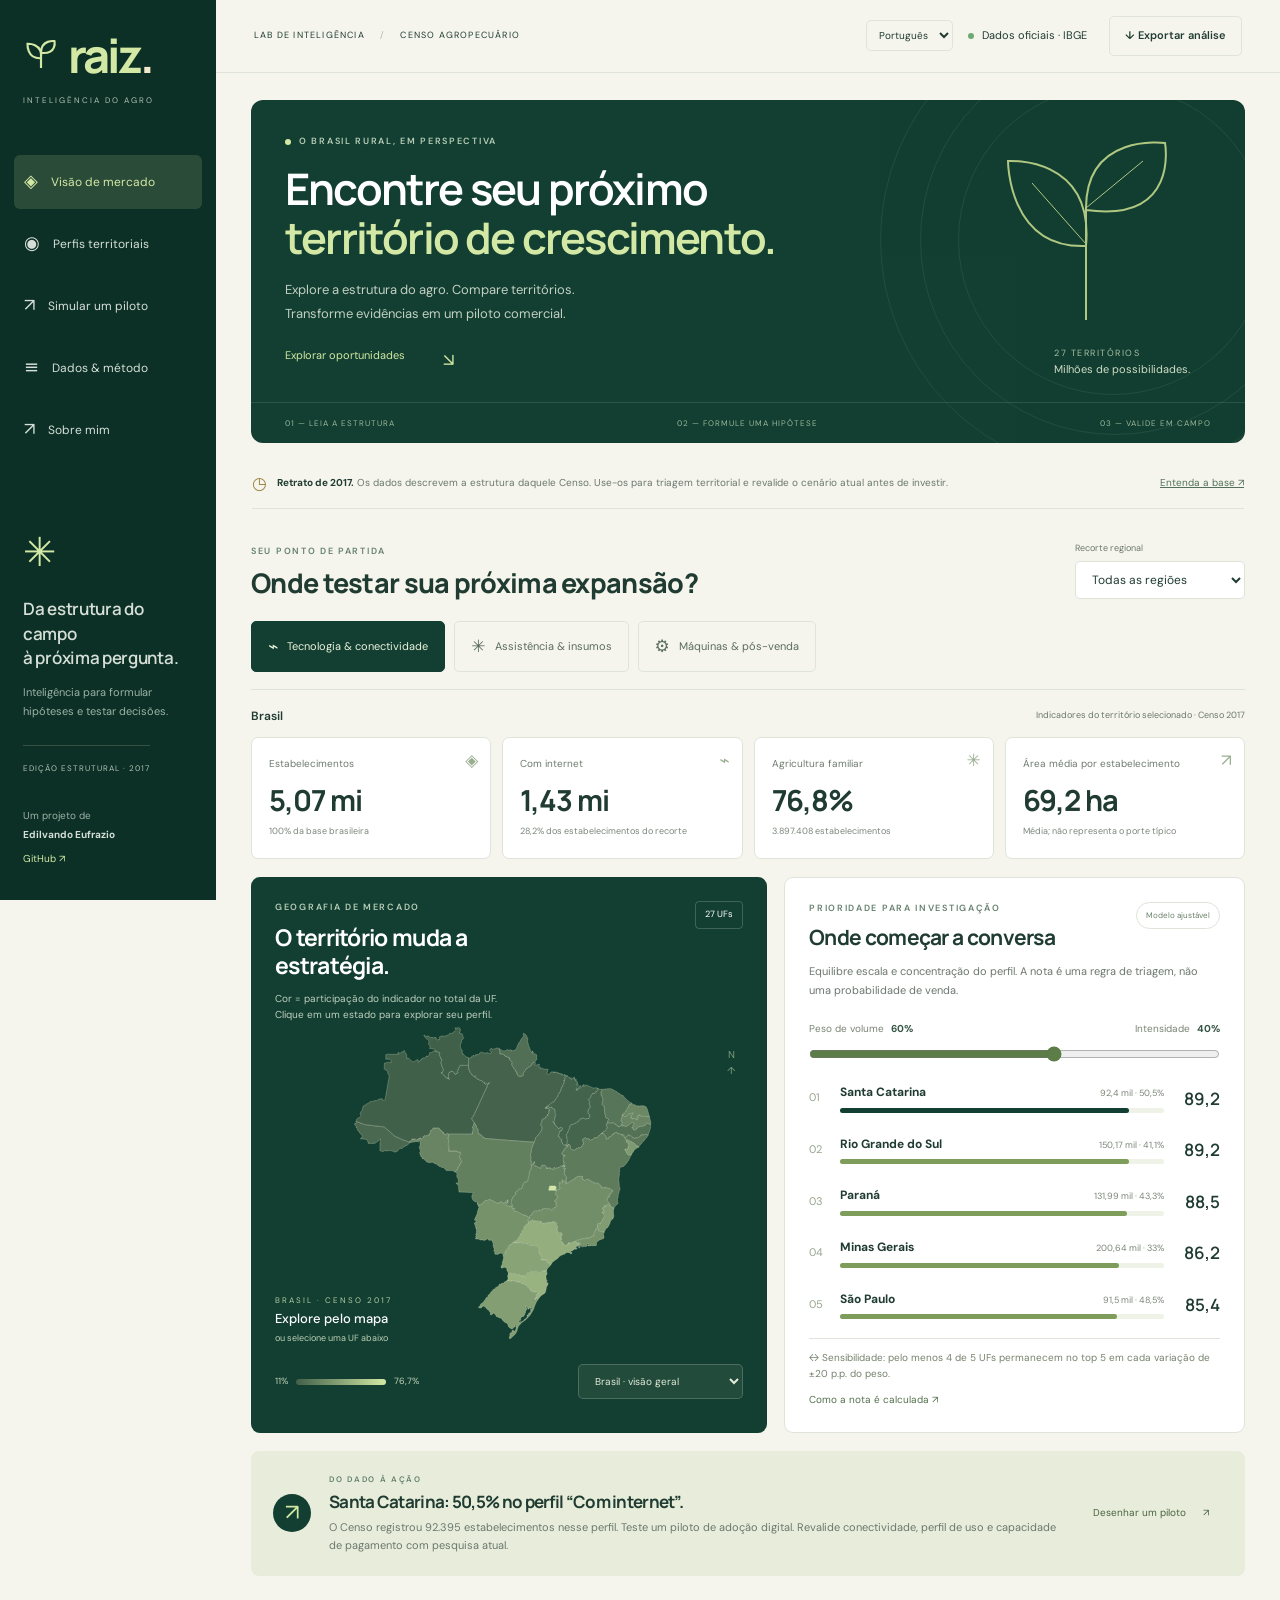
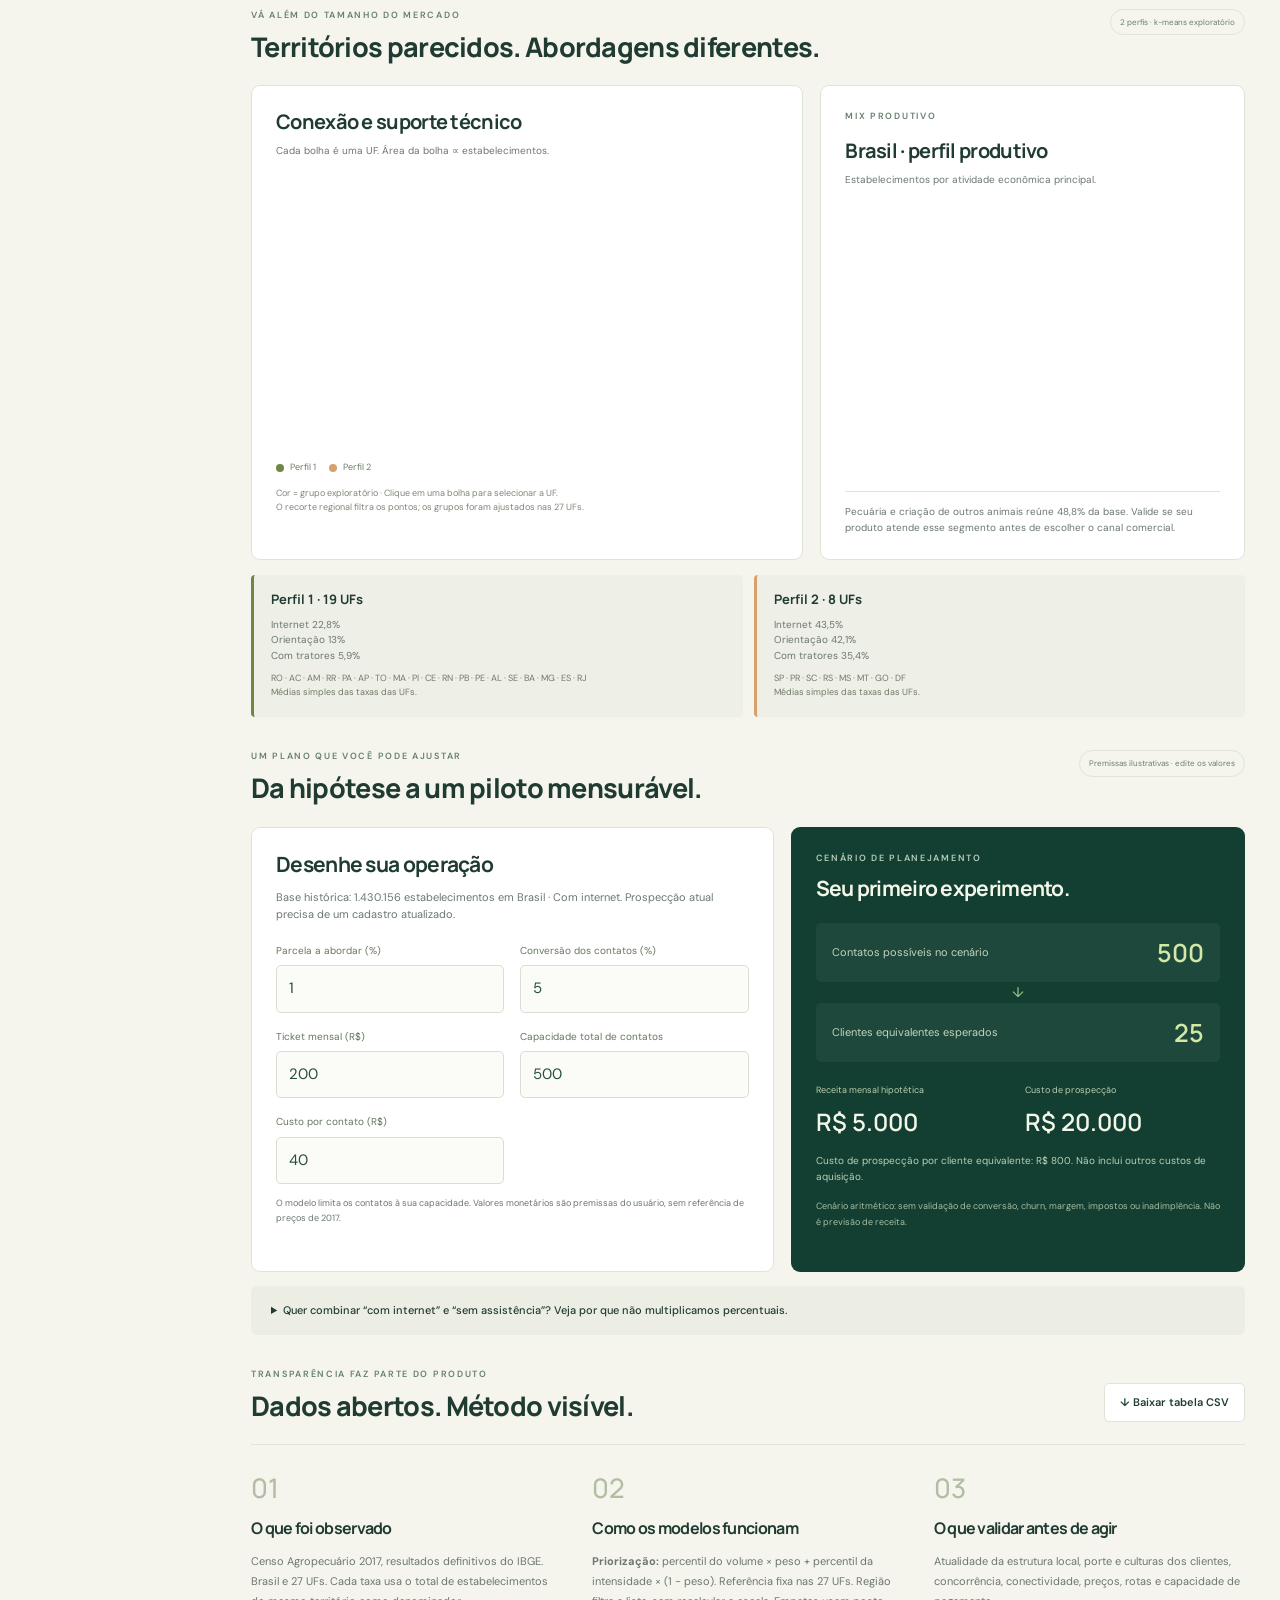
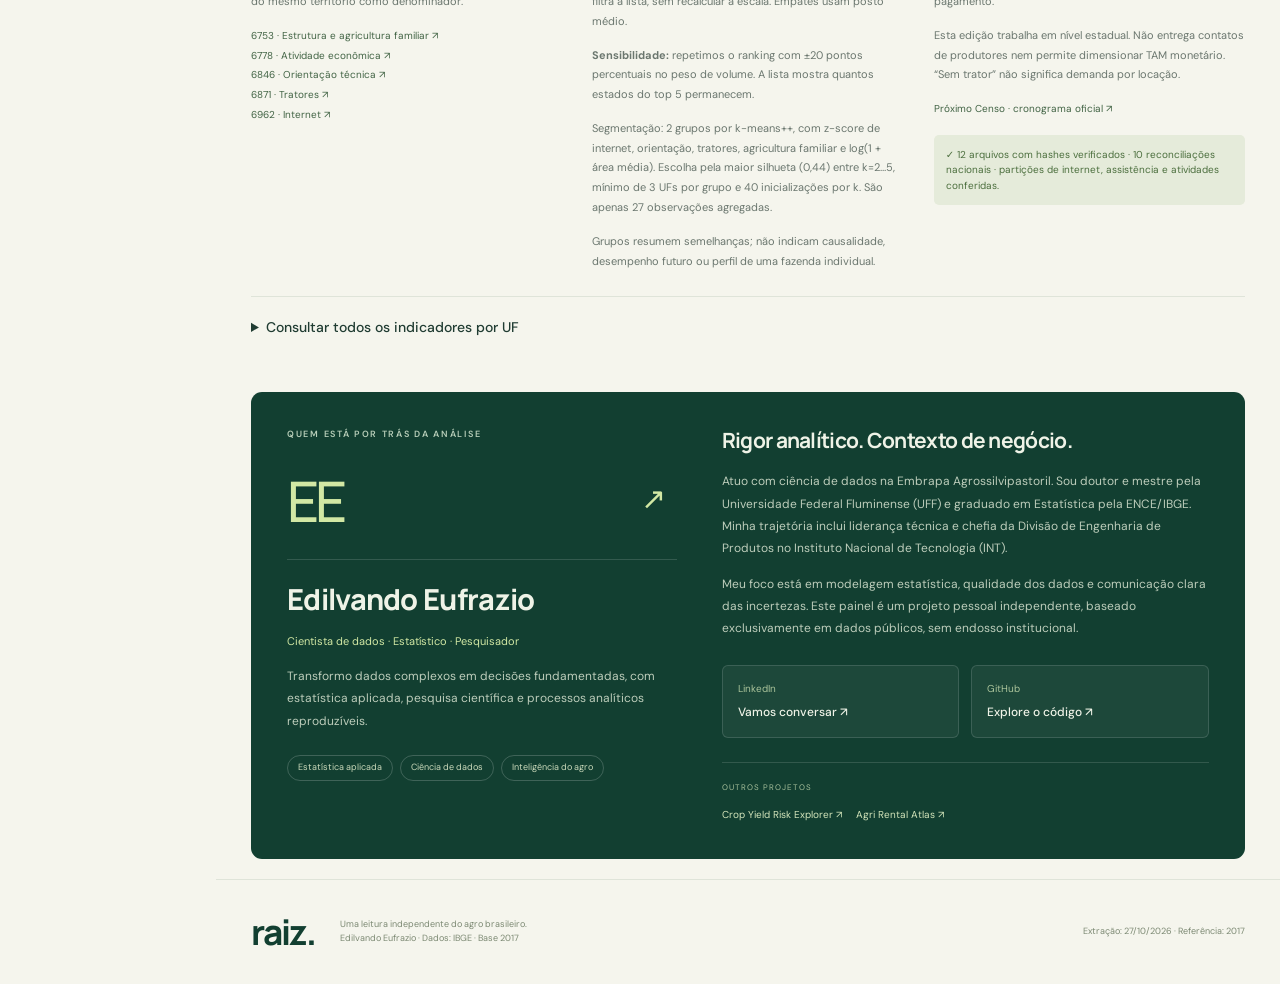
==== index.html @ c8671cd3 "Launch Raiz: official census data, decision models and PT/EN/中文 dashboard" ====
<!doctype html><html lang="pt-BR"><head><meta charset="utf-8"><meta name="viewport" content="width=device-width,initial-scale=1"><meta name="theme-color" content="#123f31"><meta name="description" content="Transforme o Censo Agropecuário 2017 em hipóteses de expansão: mapas, segmentação exploratória e cenários comerciais reproduzíveis."><title>Raiz • Inteligência territorial do agro</title><style>@import url('https://fonts.googleapis.com/css2?family=DM+Sans:wght@400;450;500;600;650;700&family=Manrope:wght@400;500;600;650;700;750;800&display=swap');
:root{--green:#123f31;--deep:#0c3026;--lime:#d2e8a4;--paper:#f5f5ed;--ink:#203c32;--muted:#6b776f;--border:#dfe4d9;--white:#fff;--gold:#e3af69}*{box-sizing:border-box}html{scroll-behavior:smooth;scroll-padding-top:85px}body{margin:0;background:var(--paper);color:var(--ink);font:14px 'DM Sans',system-ui,sans-serif;line-height:1.55}button,input,select{font:inherit}button,a,input,select{touch-action:manipulation}a{color:inherit}button,a,select,input{outline-offset:4px}button{cursor:pointer}h1,h2,h3,p{margin:0}h1,h2,h3{font-family:Manrope,system-ui,sans-serif;line-height:1.2;letter-spacing:-.7px}h2{font-size:27px;font-weight:750}h3{font-size:20px}p{color:var(--muted)}.sidebar{position:fixed;inset:0 auto 0 0;width:216px;background:var(--deep);color:#d5dfd7;z-index:10;padding:32px 23px;display:flex;flex-direction:column}.brand{text-decoration:none;display:flex;align-items:center;gap:9px;color:var(--lime);font:750 47px Manrope,system-ui;letter-spacing:-3px;line-height:1}.brand svg{width:36px;height:39px}.brand-dot{color:#f2e9cd}.brand-caption{font-size:8px;letter-spacing:2px;color:#afc1b2;margin-top:15px}.sidebar nav{display:grid;gap:8px;margin:49px -9px 0}.sidebar nav a{text-decoration:none;display:flex;align-items:center;gap:13px;padding:13px 10px;font-size:12px;border-radius:6px}.sidebar nav a span{font-size:18px}.sidebar nav a:hover{background:#22473a}.sidebar nav .nav-active{background:#2b4b39;color:var(--lime)}.sidebar-note{margin-top:auto;padding-top:40px}.sidebar-note .seed{font-size:40px;color:var(--lime);margin-bottom:14px}.sidebar-note strong{font:600 17px Manrope;letter-spacing:-.3px}.sidebar-note p{font-size:11px;line-height:1.7;color:#9db2a6;margin-top:12px}.edition{display:inline-block;border-top:1px solid #365043;margin-top:25px;padding-top:16px;font-size:8px;letter-spacing:1px;color:#b2c2b6}.author{margin-top:28px;color:#9db2a6;font-size:10px;line-height:1.9}.author b{color:#d5dfd7}.author a{display:block;margin-top:5px;text-decoration:none;color:var(--lime)}main{margin-left:216px;max-width:1800px}.topbar{height:73px;display:flex;align-items:center;justify-content:space-between;padding:0 38px;border-bottom:1px solid var(--border);font-size:9px;letter-spacing:1.2px}.slash{margin:0 12px;color:#adb4aa}.topbar>div{display:flex;align-items:center;gap:8px;letter-spacing:0;font-size:11px}.source-dot,.eyebrow>span{height:6px;width:6px;display:inline-block;background:#70a971;border-radius:50%}.button{padding:10px 15px;border:1px solid var(--border);border-radius:5px;background:white;color:var(--ink);font-size:11px;font-weight:600}.quiet{margin-left:14px;background:transparent}.hero{position:relative;background:var(--green);margin:27px 35px 0;border-radius:12px;color:#fff;overflow:hidden;min-height:343px;padding:35px 34px 60px;display:flex;justify-content:space-between}.hero-copy{z-index:1}.eyebrow{font-size:9px;letter-spacing:1.7px;font-weight:600;color:#b7cdb8;margin-bottom:15px;display:flex;gap:8px;align-items:center}.eyebrow.dark{color:#66806e}.hero .eyebrow>span{background:var(--lime)}h1{font-size:clamp(31px,3.4vw,53px);letter-spacing:-1.8px;font-weight:650;line-height:1.13}h1 em{font-style:normal;color:var(--lime)}.hero p{margin-top:16px;font-size:13px;color:#c2d0c3;line-height:1.8}.hero-link{display:inline-flex;gap:38px;text-decoration:none;font-size:11px;color:var(--lime);margin-top:22px}.hero-link span{font-size:18px}.hero-art{width:270px;position:absolute;right:20px;top:0;height:300px;color:#c3d68c;opacity:.9}.hero-art svg{width:260px;position:absolute;top:0;right:7px}.orbit{position:absolute;border:1px solid #ffffff15;border-radius:50%;width:310px;height:310px;left:3px;top:-15px}.orbit-two{width:390px;height:390px;left:-35px;top:-55px}.orbit-three{width:470px;height:470px;left:-75px;top:-95px}.art-tag{position:absolute;bottom:22px;right:35px;font-size:9px;letter-spacing:1.5px;color:#bacbb3}.art-tag b{font-size:11px;letter-spacing:0;color:#e6edd8;font-weight:400}.hero-foot{position:absolute;bottom:0;left:0;right:0;display:flex;justify-content:space-between;padding:14px 34px;border-top:1px solid #ffffff1c;color:#9bb69b;font-size:8px;letter-spacing:1px}.vintage{margin:15px 36px 0;display:flex;gap:10px;align-items:center;padding:12px 0;border-bottom:1px solid var(--border);font-size:10px}.vintage>span{color:#9b823e;font-size:17px}.vintage p{flex:1}.vintage b{color:var(--ink)}.vintage a{white-space:nowrap;color:#53705a;font-size:10px}.workspace{padding:33px 35px 0;scroll-margin-top:10px}.section-top{display:flex;align-items:end;gap:16px;justify-content:space-between;margin-bottom:22px}.section-top .eyebrow{margin-bottom:8px}.region-label{display:grid;gap:5px;font-size:9px;color:var(--muted);min-width:170px}select{padding:9px 12px;border-radius:5px;border:1px solid var(--border);color:var(--ink);background:#fff;max-width:100%;font-size:12px}.mission-tabs{display:flex;gap:9px;border-bottom:1px solid var(--border);padding-bottom:17px}.mission-tabs button{border:1px solid var(--border);background:transparent;border-radius:5px;padding:11px 16px;font-size:11px;color:#5b6b60;display:flex;align-items:center;gap:9px}.mission-tabs button span{font-size:17px}.mission-tabs button[aria-pressed=true]{background:var(--green);border-color:var(--green);color:#ecf3de}.scope-line{display:flex;align-items:center;gap:12px;margin:17px 0 12px}.scope-line>span:first-child{font-weight:600;font-size:12px}.scope-caption{margin-left:auto;color:var(--muted);font-size:9px}.text-button{border:0;background:transparent;font-size:10px;color:#52715d;text-decoration:underline}.kpis{display:grid;grid-template-columns:repeat(4,1fr);gap:11px}.kpis article{position:relative;background:var(--white);border:1px solid var(--border);border-radius:7px;padding:18px 17px;min-height:122px;overflow:hidden}.kpi-label{display:block;font-size:10px;color:#6f7b70}.kpis strong{font:700 29px Manrope;letter-spacing:-1px;display:block;margin:8px 0 5px}.kpis small{font-size:9px;color:#7b877c;display:block}.mini-icon{position:absolute;right:12px;top:9px;color:#9aaf91;font-size:17px}.market-grid{display:grid;grid-template-columns:1.12fr 1fr;gap:17px;margin-top:18px}.map-card{position:relative;background:var(--green);border-radius:9px;color:white;padding:24px;min-height:515px;overflow:hidden}.card-top{display:flex;align-items:start;justify-content:space-between;gap:12px}.card-top .eyebrow{margin-bottom:9px}.map-card h3{font-size:23px;max-width:300px}.map-badge{font-size:9px;padding:6px 9px;border:1px solid #ffffff30;border-radius:4px;white-space:nowrap}.map-caption{margin-top:12px;font-size:10px;color:#c0d0c0}.map-wrap{position:relative;height:330px;max-width:570px;margin:auto}#map{height:100%;width:100%;overflow:visible}#map path{stroke:#f2f4dc88;stroke-width:.65;stroke-linejoin:round;cursor:pointer;transition:fill .35s,opacity .2s}#map path:hover,#map path:focus{stroke:#fff;stroke-width:2;outline:0;filter:brightness(1.16)}#map path.selected{stroke:#f9c477;stroke-width:2.5}#map path.dim{opacity:.2}.map-hover{position:absolute;left:0;bottom:6px;display:grid;gap:3px;max-width:165px;pointer-events:none}.map-hover span{font-size:8px;letter-spacing:2px;color:#b4cca5}.map-hover b{font-size:13px;font-weight:500}.map-hover small{font-size:9px;color:#bdd0b7}.map-compass{position:absolute;right:7px;top:25px;color:#7e9c7c;font-size:10px;text-align:center}.map-bottom{display:flex;align-items:center;justify-content:space-between;gap:10px;margin-top:12px}.legend{display:flex;gap:8px;align-items:center;font-size:9px;color:#c4d5bd}.legend i{display:inline-block;height:6px;width:90px;background:linear-gradient(90deg,#41604a,#d2e8a4);border-radius:5px}.map-bottom select{background:#224b3b;color:#e3ebd8;border-color:#ffffff30;max-width:180px;font-size:10px}.rank-card,.white-card{background:white;border:1px solid var(--border);border-radius:9px;padding:24px}.rank-card h3{font-size:21px}.pill{border:1px solid var(--border);border-radius:30px;font-size:8px;padding:6px 9px;color:#69806a;white-space:nowrap;display:inline-block;align-self:start}.rank-card>p{font-size:11px;line-height:1.7;margin:12px 0 21px}.weight-label{display:flex;justify-content:space-between;font-size:10px;color:#798473}.weight-label b{color:#345442;margin-left:4px}input[type=range]{width:100%;accent-color:#5c7c48;margin:10px 0 12px;cursor:pointer}.rank-list{display:grid;gap:4px}.rank-row{display:grid;grid-template-columns:21px 1fr 46px;gap:10px;align-items:center;border:0;background:transparent;width:100%;text-align:left;padding:9px 0;color:var(--ink)}.rank-row:hover{background:#f2f5eb}.rank-row.active{background:#edf3e5}.rank-index{font-size:11px;color:#96a48e}.rank-name{display:flex;align-items:baseline;justify-content:space-between;font-size:12px;margin-bottom:6px}.rank-name small{font-size:9px;color:#7b8678}.rank-bar{height:5px;background:#eff2e7;border-radius:4px;display:block}.rank-bar i{height:100%;display:block;background:#7e9d5b;border-radius:4px;transition:width .4s}.rank-row:first-child .rank-bar i{background:var(--green)}.rank-score{font:600 17px Manrope;text-align:right}.sensitivity{border-top:1px solid var(--border);padding-top:11px;margin-top:10px;font-size:10px;color:#75836c}.subtle-link{display:block;margin-top:11px;font-size:10px;color:#53704b;text-decoration:none}.insight-band{display:flex;align-items:center;gap:18px;padding:22px;background:#e7edda;border-radius:8px;margin-top:18px}.insight-icon{width:38px;height:38px;display:grid;place-items:center;background:var(--green);color:var(--lime);font-size:23px;border-radius:50%;flex-shrink:0}.insight-band .eyebrow{font-size:8px;margin-bottom:7px}.insight-band h3{font-size:17px}.insight-band p{font-size:11px;margin-top:7px;max-width:740px}.insight-band>a{font-size:10px;min-width:130px;margin-left:auto;text-decoration:none;align-self:center;color:#4b6342}.insight-band>a span{margin-left:14px}.profile-grid{display:grid;grid-template-columns:1.3fr 1fr;gap:17px}.white-card .card-top p,.activity-card>p{font-size:10px;margin-top:9px}.chart-box{height:280px;position:relative;margin-top:15px}.chart-note{display:block;color:#7b8876;font-size:9px;margin-top:12px}.cluster-legend{display:flex;gap:13px;flex-wrap:wrap;margin-top:8px;font-size:9px;color:#6c7c67}.cluster-legend span{display:flex;gap:6px;align-items:center}.cluster-legend i{width:8px;height:8px;border-radius:50%}.activity-insight{border-top:1px solid var(--border);padding-top:12px;font-size:10px!important}.cluster-cards{display:grid;grid-template-columns:repeat(auto-fit,minmax(175px,1fr));gap:11px;margin-top:15px}.cluster-card{padding:17px;border-left:3px solid var(--accent);background:#eeefe6;border-radius:4px}.cluster-card.active{background:#e5ecd8}.cluster-card h3{font-size:13px;letter-spacing:0}.cluster-card p{font-size:10px;margin-top:9px}.cluster-card small{font-size:9px;display:block;color:#6e7c65;margin-top:9px}.sim-grid{display:grid;grid-template-columns:1.15fr 1fr;gap:17px}.sim-grid h3{font-size:21px}.sim-grid .white-card>p{font-size:11px;margin:12px 0 20px}.form-grid{display:grid;grid-template-columns:1fr 1fr;gap:16px}.form-grid label{font-size:10px;color:#65765f}.form-grid input{display:block;width:100%;border:1px solid #d7e0d0;border-radius:5px;padding:11px 12px;color:#284e3b;margin-top:7px;font-size:15px;background:#fbfcf8}.small-note{font-size:9px!important;line-height:1.7}.sim-output{background:var(--green);color:#f3f6e8;border-radius:9px;padding:25px}.sim-output .eyebrow{margin-bottom:10px}.funnel{padding-top:22px}.funnel>div{display:flex;justify-content:space-between;align-items:center;padding:12px 16px;background:#ffffff0c;border-radius:5px}.funnel>div span{font-size:11px;color:#c5d5be}.funnel b{font:600 25px Manrope;color:var(--lime)}.funnel-arrow{display:block;text-align:center;color:#a8c88c}.sim-metrics{display:grid;grid-template-columns:1fr 1fr;gap:14px;margin-top:22px}.sim-metrics small{display:block;font-size:9px;color:#bbceb0}.sim-metrics strong{font:600 24px Manrope;display:block;margin-top:7px}.sim-output p{font-size:10px;color:#bbd0b6;margin-top:15px}.sim-output .light{color:#a7bfa3}.overlap{margin-top:14px;background:#eceee4;padding:16px 20px;border-radius:6px;font-size:11px}.overlap p{margin-top:12px;max-width:1000px}summary{cursor:pointer;font-weight:500}details[open] summary{margin-bottom:10px}.method-grid{display:grid;grid-template-columns:repeat(3,1fr);gap:30px;border-top:1px solid var(--border);padding-top:24px}.method-number{font:500 27px Manrope;color:#b2bea3}.method-grid h3{font-size:16px;margin-top:13px}.method-grid p{font-size:11px;margin-top:14px;line-height:1.8}.method-grid a{font-size:10px;text-decoration:none;color:#416344}.validation{font-size:10px;color:#4b6e3d;background:#e5ebda;padding:12px;margin-top:16px;border-radius:5px}.evidence>details{margin-top:25px;border-top:1px solid var(--border);padding:20px 0}.table-tools{display:flex;justify-content:space-between;gap:15px;margin-top:18px}.table-tools label{display:grid;gap:7px;font-size:10px}.table-tools input{padding:9px 12px;border:1px solid var(--border);border-radius:5px}.table-scroll{overflow:auto;margin-top:15px}table{border-collapse:collapse;width:100%;font-size:10px;white-space:nowrap}th{text-align:right;color:#5b7052;font-weight:600;background:#e9edde}th:first-child,td:first-child{text-align:left}td,th{padding:12px;border-bottom:1px solid var(--border);text-align:right}caption{text-align:left;color:#6b7962;font-size:10px;padding-bottom:10px}td button{border:0;background:transparent;color:#31593e;text-decoration:underline;font-size:10px;padding:0}footer{display:flex;align-items:center;justify-content:space-between;gap:25px;border-top:1px solid var(--border);padding:28px 35px;margin-top:20px;font-size:9px;color:#7c8973}.footer-brand{font:750 35px Manrope;letter-spacing:-2px;color:var(--green);text-decoration:none}footer>span:nth-child(2){margin-right:auto}.skip{position:fixed;top:-100px;left:220px;padding:12px;z-index:30;background:white}.skip:focus{top:0}.sr-only{position:absolute;width:1px;height:1px;overflow:hidden;clip:rect(0,0,0,0)}#sim-error{color:#ffe2ab;font-size:11px;margin-top:12px}[hidden]{display:none!important}section[id]{scroll-margin-top:25px}
@media(min-width:1550px){.hero{min-height:365px;padding:40px 45px 65px}.hero-art{right:70px}.workspace{padding-top:40px}.map-wrap{height:370px}.chart-box{height:300px}}
@media(max-width:1150px){.sidebar{width:185px;padding:28px 18px}main{margin-left:185px}.topbar{padding:0 24px}.hero{margin:23px 23px 0;padding-left:25px}.hero-art{opacity:.35;right:-35px}.workspace{padding-left:23px;padding-right:23px}.vintage{margin-left:24px;margin-right:24px}.kpis strong{font-size:24px}.map-card,.rank-card,.white-card{padding:19px}.map-bottom{flex-wrap:wrap}.market-grid{grid-template-columns:1fr 1fr}.rank-name small{font-size:8px}.hero-foot{font-size:7px}.mission-tabs button{padding:10px;font-size:10px}.method-grid{gap:20px}}
@media(max-width:900px){.sidebar{position:relative;width:100%;height:auto;display:flex;flex-direction:row;align-items:center;padding:17px 24px;gap:15px}.brand{font-size:34px}.brand svg{width:27px;height:30px}.brand-caption,.sidebar-note,.author{display:none}.sidebar nav{display:flex;margin:0 0 0 auto;gap:0}.sidebar nav a{font-size:10px;padding:8px}.sidebar nav a span{display:none}main{margin-left:0}.topbar{height:58px}.hero-art{opacity:.6;right:0}.hero{min-height:330px}h1{font-size:40px}.kpi-label{max-width:140px}.scope-caption{font-size:8px}.section-top h2{font-size:23px}.profile-grid{grid-template-columns:1.2fr 1fr}.sim-grid{grid-template-columns:1fr 1fr}.sim-metrics strong{font-size:21px}.insight-band>a{display:none}.method-grid{gap:18px}.method-grid h3{font-size:14px}}
@media(max-width:650px){html{scroll-padding-top:10px}.sidebar{padding:15px 17px;flex-wrap:wrap}.sidebar nav{width:100%;margin:0;justify-content:space-between;border-top:1px solid #ffffff18;padding-top:7px}.sidebar nav a{font-size:9px;padding:7px 5px}.topbar{padding:0 18px;font-size:8px}.topbar>div{font-size:9px}.topbar .button{display:none}.topbar .slash{margin:0 5px}.hero{margin:15px 14px 0;min-height:350px;padding:27px 22px 70px}.hero-art{right:-100px;top:50px;opacity:.24}h1{font-size:33px;line-height:1.17;letter-spacing:-1.2px}.hero .eyebrow{font-size:7px;letter-spacing:1.1px}.hero p{font-size:11px}.hero-foot{padding:12px 20px;gap:14px;font-size:6px}.hero-foot span:last-child{display:none}.vintage{margin:9px 17px 0;font-size:9px;align-items:start}.vintage a{display:none}.workspace{padding:26px 15px 0}.section-top{align-items:start;gap:12px;margin-bottom:17px}.section-top h2{font-size:22px;max-width:330px}.section-top .eyebrow{font-size:7px;letter-spacing:1px}.region-label{min-width:122px;font-size:8px}.region-label select{font-size:10px;padding:8px}.mission-tabs{gap:6px;overflow-x:auto;padding-bottom:12px}.mission-tabs button{padding:10px;font-size:9px;white-space:nowrap;flex:1;justify-content:center}.mission-tabs button span{display:none}.mission-tabs button[data-mission=digital]{font-size:0}.mission-tabs button[data-mission=digital]:after{content:'Tecnologia';font-size:9px}.mission-tabs button[data-mission=assistance]{font-size:0}.mission-tabs button[data-mission=assistance]:after{content:'Assistência';font-size:9px}.mission-tabs button[data-mission=machinery]{font-size:0}.mission-tabs button[data-mission=machinery]:after{content:'Máquinas';font-size:9px}.kpis{grid-template-columns:1fr 1fr;gap:8px}.kpis article{padding:14px;min-height:115px}.kpis strong{font-size:26px}.kpi-label{font-size:9px;max-width:135px}.kpis small{font-size:8px}.mini-icon{display:none}.scope-line{flex-wrap:wrap;gap:6px}.scope-caption{width:100%;margin:0;font-size:8px}.market-grid,.profile-grid,.sim-grid{grid-template-columns:1fr;gap:12px}.map-card{min-height:480px}.map-wrap{height:310px}.map-bottom{flex-wrap:nowrap}.map-bottom select{max-width:170px}.map-card h3{font-size:22px}.rank-card{padding:21px}.rank-name small{font-size:9px}.rank-row{padding:11px 0}.insight-band{padding:17px;gap:12px;align-items:start}.insight-band h3{font-size:16px}.insight-band p{font-size:10px}.insight-icon{width:30px;height:30px;font-size:19px;margin-top:5px}.profile-grid .chart-box{height:280px}.cluster-cards{grid-template-columns:1fr 1fr}.cluster-card{padding:13px}.section-top>.pill{display:none}.sim-grid{gap:12px}.form-grid{gap:13px}.sim-metrics strong{font-size:24px}.method-grid{grid-template-columns:1fr;gap:24px}.method-grid h3{font-size:17px;margin-top:5px}.method-grid p{font-size:11px;margin-top:9px}.method-number{font-size:23px}.table-tools{flex-direction:column}.evidence .section-top{align-items:center}.evidence .button{font-size:9px;padding:9px;white-space:nowrap}footer{padding:24px 17px;gap:15px;flex-wrap:wrap}footer>span:last-child{width:100%}.skip{left:0}}
@media(prefers-reduced-motion:reduce){*{scroll-behavior:auto!important;transition:none!important;animation:none!important}}@media print{.sidebar,.topbar,.hero-art,.mission-tabs,.button,input[type=range],.table-tools{display:none}main{margin:0}.hero{break-inside:avoid}body{background:white}section{break-inside:auto}.white-card,.map-card,.rank-card,.sim-output{break-inside:avoid}details>*,details:not([open])>*{display:block!important}*{-webkit-print-color-adjust:exact;print-color-adjust:exact}}
#language{font-size:10px;background:transparent;padding:7px 8px;margin-right:7px;max-width:105px}.about-card{background:var(--green);color:#eff3e7;border-radius:11px;display:grid;grid-template-columns:1fr 1.25fr;gap:45px;padding:36px}.about-card h2{font-size:29px}.about-card h3{font-size:21px;margin-bottom:17px}.about-card p{color:#bdcdbb;font-size:12px;line-height:1.85;margin-top:14px}.about-card .about-role{color:var(--lime);font-size:11px}.monogram{font:500 56px Manrope;color:var(--lime);position:relative;border-bottom:1px solid #ffffff24;padding:5px 0 20px;margin-bottom:22px;letter-spacing:-4px}.monogram span{font-size:30px;position:absolute;right:15px;top:20px}.about-tags{display:flex;flex-wrap:wrap;gap:7px;margin-top:23px}.about-tags span{border:1px solid #ffffff30;border-radius:24px;font-size:9px;color:#cbdabb;padding:5px 10px}.contact-links{display:grid;grid-template-columns:1fr 1fr;gap:12px;margin-top:25px}.contact-links a{background:#ffffff0c;border:1px solid #ffffff23;border-radius:6px;padding:15px;text-decoration:none;transition:background .2s}.contact-links a:hover{background:#ffffff1c}.contact-links span{font-size:10px;color:#abc49b;display:block}.contact-links b{font-size:12px;display:block;margin-top:7px;font-weight:500}.related-projects{border-top:1px solid #ffffff22;margin-top:24px;padding-top:18px;display:flex;gap:14px;flex-wrap:wrap}.related-projects>span{width:100%;font-size:8px;letter-spacing:1px;color:#a6bf9b}.related-projects a{font-size:10px;color:#d4e5bb;text-decoration:none}html[lang=zh-CN] body{font-family:'DM Sans','PingFang SC','Microsoft YaHei',system-ui,sans-serif}html[lang=zh-CN] h1{font-size:clamp(31px,3.2vw,48px);line-height:1.35;letter-spacing:0}html[lang=zh-CN] .eyebrow{letter-spacing:1px}html[lang=zh-CN] h2,html[lang=zh-CN] h3{letter-spacing:0}@media(max-width:900px){.sidebar nav a{font-size:9px}.about-card{gap:25px;padding:27px}}@media(max-width:650px){.about-card{grid-template-columns:1fr;gap:28px;padding:24px}.about-card h2{font-size:25px}.sidebar nav a{font-size:8px}.topbar .source-dot{display:none}.topbar>div{gap:3px}.topbar>span{font-size:6px;letter-spacing:.5px}#language{font-size:9px;margin:0;max-width:88px}.monogram{font-size:45px;padding-bottom:12px}.about-card p{font-size:11px}.contact-links b{font-size:11px}.mission-tabs button[data-mission]:after{display:none}.mission-tabs button[data-mission]{font-size:9px}.hero h1{font-size:30px}html[lang=zh-CN] .hero h1{font-size:29px}}
@media(max-width:650px){.mission-tabs button[data-mission]{font-size:0}.mission-tabs button[data-mission]:after{display:inline;content:attr(data-short);font-size:10px}.mission-tabs button[data-mission] span{display:none}}
.market-grid>*,.profile-grid>*,.sim-grid>*,.method-grid>*,.about-card>*{min-width:0}.chart-box{min-width:0;max-width:100%}.chart-box canvas{max-width:100%}.table-scroll{max-width:100%}@media(max-width:650px){.hero-art .art-tag{display:none}.hero{min-height:330px}.hero .hero-art{top:55px}.hero-foot{font-size:6px}}
</style></head><body>
<a class="skip" href="#main">Ir para o conteúdo</a>
<aside class="sidebar"><a class="brand" href="#overview" aria-label="Raiz, início"><svg viewBox="0 0 40 40" aria-hidden="true"><path d="M20 34V17M20 23C4 24 5 7 5 7s17-1 15 16ZM20 17C20 2 35 4 35 4s3 15-15 13Z" fill="none" stroke="currentColor" stroke-width="2.4"/></svg><span>raiz<span class="brand-dot">.</span></span></a><div class="brand-caption">INTELIGÊNCIA DO AGRO</div>
<nav aria-label="Navegação principal"><a class="nav-active" href="#overview"><span>◈</span> Visão de mercado</a><a href="#profiles"><span>◉</span> Perfis territoriais</a><a href="#simulator"><span>↗</span> Simular um piloto</a><a href="#evidence"><span>≡</span> Dados & método</a><a href="#about"><span>↗</span> Sobre mim</a></nav>
<div class="sidebar-note"><div class="seed">✳</div><strong>Da estrutura do campo<br>à próxima pergunta.</strong><p>Inteligência para formular hipóteses e testar decisões.</p><span class="edition">EDIÇÃO ESTRUTURAL · 2017</span></div><div class="author">Um projeto de<br><b>Edilvando Eufrazio</b><br><a href="https://github.com/edilvando/raiz-agro-intelligence" target="_blank" rel="noopener">GitHub ↗</a></div></aside>
<main id="main"><header class="topbar"><span>LAB DE INTELIGÊNCIA <span class="slash">/</span> CENSO AGROPECUÁRIO</span><div><label class="sr-only" for="language">Idioma</label><select id="language" aria-label="Idioma"><option value="pt-BR">Português</option><option value="en-US">English</option><option value="zh-CN">中文</option></select><span class="source-dot"></span> Dados oficiais · IBGE <button id="export" class="button quiet">↓ Exportar análise</button></div></header>
<section class="hero" id="overview"><div class="hero-copy"><div class="eyebrow"><span></span> O BRASIL RURAL, EM PERSPECTIVA</div><h1>Encontre seu próximo<br><em>território de crescimento.</em></h1><p>Explore a estrutura do agro. Compare territórios.<br>Transforme evidências em um piloto comercial.</p><a class="hero-link" href="#territory">Explorar oportunidades <span>↘</span></a></div><div class="hero-art" aria-hidden="true"><div class="orbit orbit-one"></div><div class="orbit orbit-two"></div><div class="orbit orbit-three"></div><svg viewBox="0 0 260 260"><path d="M128 220V107M128 146C50 149 50 61 50 61s86-6 78 85ZM128 110C127 32 207 43 207 43s15 80-79 67Z" fill="none" stroke="currentColor" stroke-width="2"/><path d="m128 144-54-61m54 25 57-47" fill="none" stroke="currentColor"/></svg><span class="art-tag">27 TERRITÓRIOS<br><b>Milhões de possibilidades.</b></span></div><div class="hero-foot"><span>01 — LEIA A ESTRUTURA</span><span>02 — FORMULE UMA HIPÓTESE</span><span>03 — VALIDE EM CAMPO</span></div></section>
<div class="vintage"><span>◷</span><p><b>Retrato de 2017.</b> Os dados descrevem a estrutura daquele Censo. Use-os para triagem territorial e revalide o cenário atual antes de investir.</p><a href="#evidence">Entenda a base ↗</a></div>
<section class="workspace" id="territory"><div class="section-top"><div><div class="eyebrow dark">SEU PONTO DE PARTIDA</div><h2 id="mission-title">Onde testar sua próxima expansão?</h2></div><label class="region-label">Recorte regional<select id="region"><option value="all">Todas as regiões</option><option value="Norte">Norte</option><option value="Nordeste">Nordeste</option><option value="Sudeste">Sudeste</option><option value="Sul">Sul</option><option value="Centro-Oeste">Centro-Oeste</option></select></label></div>
<div class="mission-tabs" role="group" aria-label="Objetivo de negócio"><button data-mission="digital" aria-pressed="true"><span>⌁</span> Tecnologia & conectividade</button><button data-mission="assistance" aria-pressed="false"><span>✳</span> Assistência & insumos</button><button data-mission="machinery" aria-pressed="false"><span>⚙</span> Máquinas & pós-venda</button></div>
<div class="scope-line"><span id="scope">Brasil</span><button id="reset" class="text-button" hidden>Limpar seleção ×</button><span class="scope-caption">Indicadores do território selecionado · Censo 2017</span></div>
<div class="kpis" aria-live="polite"><article><span class="kpi-label">Estabelecimentos</span><strong id="kpi-total"></strong><small id="kpi-share"></small><span class="mini-icon">◈</span></article><article><span class="kpi-label" id="kpi-base-label">Com internet</span><strong id="kpi-base"></strong><small id="kpi-rate"></small><span class="mini-icon">⌁</span></article><article><span class="kpi-label">Agricultura familiar</span><strong id="kpi-family"></strong><small id="kpi-family-count"></small><span class="mini-icon">✳</span></article><article><span class="kpi-label">Área média por estabelecimento</span><strong id="kpi-area"></strong><small>Média; não representa o porte típico</small><span class="mini-icon">↗</span></article></div>
<div class="market-grid"><article class="map-card"><div class="card-top"><div><div class="eyebrow">GEOGRAFIA DE MERCADO</div><h3>O território muda a estratégia.</h3></div><span class="map-badge">27 UFs</span></div><p class="map-caption">Cor = participação do indicador no total da UF.<br>Clique em um estado para explorar seu perfil.</p><div class="map-wrap"><svg id="map" viewBox="0 0 450 480" aria-label="Mapa interativo das unidades da federação" role="group"><path d="M127.41,211.59L128.94,212.00L129.64,211.50L130.73,212.09L130.73,213.16L133.24,215.22L134.01,216.20L136.63,216.01L137.83,216.52L140.27,215.85L140.86,216.31L142.90,215.97L143.89,216.44L144.32,217.22L146.20,218.08L147.05,216.70L149.73,215.38L149.91,213.84L150.33,213.16L151.06,211.12L151.98,209.88L152.71,209.79L153.68,205.94L154.58,205.72L156.43,202.82L155.25,201.73L155.10,200.29L154.23,199.31L154.17,198.02L152.91,197.24L152.78,194.28L154.72,192.50L154.91,191.54L154.22,190.44L154.26,189.12L149.69,188.80L148.94,187.64L142.99,187.66L138.28,187.61L136.95,187.59L137.76,185.14L137.92,181.26L136.91,179.99L136.57,177.25L137.06,176.56L137.41,175.01L136.68,173.41L137.75,172.43L136.60,170.53L136.22,169.05L136.09,168.27L137.18,168.18L136.89,166.44L137.84,164.52L136.59,163.17L135.15,161.94L133.80,162.43L133.07,163.88L132.11,163.99L131.66,163.18L130.62,163.20L129.93,160.85L129.04,160.69L128.82,161.39L127.97,159.77L128.03,158.72L126.88,158.06L126.30,158.56L125.82,157.44L124.79,156.83L124.38,155.32L122.47,154.02L114.17,154.03L114.16,154.62L112.77,156.60L112.30,157.99L111.42,157.50L110.61,157.97L110.29,159.60L110.84,160.50L109.61,162.00L108.43,162.55L108.44,164.80L106.58,165.37L106.44,164.62L103.63,165.28L103.28,165.59L101.11,165.25L99.66,166.80L99.88,167.86L98.41,169.89L97.43,170.39L96.67,168.52L96.03,168.35L94.67,169.19L94.16,168.88L94.25,170.52L92.53,170.02L91.53,170.44L90.97,171.69L89.92,171.32L88.33,170.01L86.09,170.25L83.50,169.94L83.68,170.99L82.49,172.47L81.30,172.82L79.09,174.53L81.10,175.42L85.65,174.71L86.33,174.17L88.20,174.43L89.26,173.80L91.25,173.93L92.90,174.69L94.12,172.87L95.07,173.44L95.82,175.06L95.34,175.94L95.82,179.02L94.69,180.75L94.80,181.36L94.27,181.94L94.54,183.73L95.22,184.39L95.01,185.53L95.97,186.31L96.24,187.58L95.00,189.40L95.65,193.38L96.67,193.70L96.75,196.16L98.00,195.69L98.68,198.95L100.76,199.10L102.32,200.14L102.16,200.93L103.46,201.40L104.36,201.48L104.36,202.84L105.53,204.01L107.42,204.10L110.40,204.94L111.24,204.01L113.47,204.08L116.19,205.33L117.71,206.65L120.00,206.14L120.92,208.43L122.19,208.65L123.26,210.19L124.73,209.90L125.26,210.71L127.41,211.59Z" data-state="11" role="button" tabindex="0" aria-label="Selecionar Rondônia"><title>Rondônia</title></path><path d="M75.51,172.94L73.42,172.01L73.41,172.01L71.31,171.66L66.26,169.34L63.58,168.11L58.88,165.96L55.87,163.34L52.66,160.56L50.11,158.36L46.18,154.97L43.39,152.57L38.33,151.98L32.03,151.25L28.80,150.87L22.60,150.14L20.14,149.85L15.57,149.31L12.10,148.05L2.88,144.69L2.18,144.43L3.31,146.47L1.36,147.43L0.36,147.18L0.89,148.35L0.18,149.47L1.96,151.15L3.37,151.74L3.26,152.87L2.56,152.74L2.98,153.94L4.05,154.94L5.09,158.13L7.35,159.57L7.22,160.98L9.59,162.86L10.38,164.37L11.06,164.52L11.66,166.18L9.89,168.80L8.67,170.00L14.08,170.00L16.30,170.89L18.26,171.08L19.22,172.35L19.02,173.71L20.32,174.29L20.01,176.56L28.85,176.56L30.68,176.19L32.15,174.64L33.03,174.53L34.44,172.82L35.20,172.57L37.73,170.23L38.44,170.11L37.42,172.17L38.23,173.38L37.17,174.69L37.17,177.45L37.17,181.31L37.17,184.45L37.17,187.75L38.17,187.02L39.33,188.17L40.68,188.52L42.23,188.23L44.73,186.87L46.91,187.46L50.34,186.93L52.44,187.08L55.97,187.99L57.77,187.96L58.12,189.38L60.03,189.00L61.73,188.21L63.37,187.28L65.98,183.81L67.49,183.73L69.25,184.39L70.76,182.26L73.58,180.78L73.52,180.12L75.04,180.36L76.97,179.13L78.12,177.81L81.10,175.42L79.09,174.53L75.51,172.94Z" data-state="12" role="button" tabindex="0" aria-label="Selecionar Acre"><title>Acre</title></path><path d="M174.38,147.00L174.01,145.21L172.31,143.04L171.22,142.18L170.70,140.77L171.30,138.94L173.07,137.38L177.53,127.71L183.15,115.57L187.48,106.27L187.95,105.21L189.09,102.68L189.55,101.69L193.58,93.03L192.89,92.76L193.72,91.07L195.76,90.02L196.91,88.30L195.49,88.62L193.45,89.94L192.20,89.54L191.56,89.95L190.53,90.34L189.63,89.92L189.77,88.13L188.55,88.18L186.69,87.10L186.09,85.61L184.16,84.67L183.11,85.11L180.53,83.39L179.58,83.55L179.17,82.54L176.44,81.37L176.01,80.65L176.38,78.88L175.63,78.08L174.28,79.56L173.17,78.44L172.52,78.63L171.28,77.32L171.22,75.81L168.70,73.89L167.91,72.74L168.03,70.86L166.44,69.82L166.50,66.86L166.15,66.12L166.15,63.10L162.10,63.10L160.23,63.10L153.58,63.10L151.50,67.34L149.66,72.06L150.57,73.90L148.52,74.59L148.10,75.56L146.64,75.77L145.62,75.33L145.03,73.59L143.73,72.03L140.55,71.50L140.43,72.18L137.96,73.20L137.11,74.30L136.61,76.76L137.03,77.68L136.08,80.32L136.19,81.34L137.08,81.77L137.78,83.37L136.35,81.93L134.22,81.19L133.76,81.41L133.14,81.35L131.81,78.56L130.62,77.41L129.15,76.74L127.65,75.02L126.39,74.35L126.65,73.50L128.07,73.73L128.85,72.96L128.50,71.99L129.93,69.55L129.27,69.26L129.34,67.88L128.48,67.06L128.42,66.03L127.50,65.17L127.02,63.72L127.09,61.83L126.29,61.12L126.08,58.57L126.91,57.45L127.13,55.46L126.81,54.05L126.27,54.08L124.96,50.18L123.90,49.17L123.14,48.49L123.99,47.30L124.26,44.72L122.78,43.82L120.74,43.83L119.49,42.22L117.96,42.30L116.91,41.66L116.63,42.38L114.82,42.54L111.87,44.35L110.27,44.09L109.32,44.76L109.28,47.56L106.41,50.20L105.60,50.65L105.63,49.20L103.91,50.41L103.50,51.29L101.60,52.46L100.95,51.94L99.53,52.45L98.76,53.74L97.29,53.62L97.18,55.54L95.38,55.75L94.13,58.41L93.05,58.86L92.49,58.06L93.50,56.73L92.56,54.90L90.87,55.00L88.82,56.20L88.39,57.10L86.34,57.81L85.66,57.41L84.52,57.90L84.50,57.69L78.57,52.47L76.03,53.16L76.20,50.13L75.93,46.94L75.27,45.66L73.94,45.36L72.72,41.31L71.26,42.12L70.18,43.73L68.43,43.65L66.65,45.86L65.04,45.08L64.45,44.16L63.32,44.80L63.06,45.90L64.28,46.95L50.70,46.97L49.12,46.45L47.81,47.10L45.70,47.21L45.69,54.14L47.27,53.70L47.26,54.17L51.46,54.03L52.30,54.49L53.46,56.28L52.94,57.78L53.73,58.92L51.15,59.24L49.71,57.91L48.09,59.10L47.44,58.70L45.94,59.50L43.49,59.82L43.49,65.25L43.37,68.05L44.84,69.65L45.71,69.80L48.28,71.65L48.79,73.04L48.11,74.25L49.20,76.14L50.36,77.00L50.62,78.59L50.27,81.26L48.25,92.85L45.79,106.58L44.54,113.01L43.50,114.16L42.54,113.15L41.80,113.96L40.61,112.76L40.77,111.80L38.26,111.55L37.22,112.17L35.65,111.79L34.49,112.83L33.68,114.26L30.07,114.28L30.12,114.72L27.47,114.87L26.21,115.87L24.43,115.38L22.93,115.89L22.58,116.75L19.34,118.65L17.91,118.95L17.44,119.98L15.43,120.88L12.24,122.85L12.43,124.38L11.40,126.57L11.42,128.30L9.34,130.61L8.25,133.72L9.80,136.66L8.66,138.52L7.10,138.70L3.93,140.56L2.70,142.55L3.01,143.44L2.18,144.43L2.88,144.69L12.10,148.05L15.57,149.31L20.14,149.85L22.60,150.14L28.80,150.87L32.03,151.25L38.33,151.98L43.39,152.57L46.18,154.97L50.11,158.36L52.66,160.56L55.87,163.34L58.88,165.96L63.58,168.11L66.26,169.34L71.31,171.66L73.41,172.01L73.42,172.01L75.51,172.94L79.09,174.53L81.30,172.82L82.49,172.47L83.68,170.99L83.50,169.94L86.09,170.25L88.33,170.01L89.92,171.32L90.97,171.69L91.53,170.44L92.53,170.02L94.25,170.52L94.16,168.88L94.67,169.19L96.03,168.35L96.67,168.52L97.43,170.39L98.41,169.89L99.88,167.86L99.66,166.80L101.11,165.25L103.28,165.59L103.63,165.28L106.44,164.62L106.58,165.37L108.44,164.80L108.43,162.55L109.61,162.00L110.84,160.50L110.29,159.60L110.61,157.97L111.42,157.50L112.30,157.99L112.77,156.60L114.16,154.62L114.17,154.03L122.47,154.02L124.38,155.32L124.79,156.83L125.82,157.44L126.30,158.56L126.88,158.06L128.03,158.72L127.97,159.77L128.82,161.39L129.04,160.69L129.93,160.85L130.62,163.20L131.66,163.18L132.11,163.99L133.07,163.88L133.80,162.43L135.15,161.94L136.59,163.17L149.38,163.14L163.60,163.22L171.14,163.17L172.39,162.21L171.19,162.11L171.72,160.90L171.40,159.73L172.54,157.88L172.85,155.27L171.84,152.37L172.76,151.75L173.78,150.08L173.66,148.28L174.49,147.14L174.38,147.00Z" data-state="13" role="button" tabindex="0" aria-label="Selecionar Amazonas"><title>Amazonas</title></path><path d="M107.97,27.59L108.70,29.27L107.59,31.99L108.41,32.70L109.84,35.05L110.15,36.85L109.32,38.44L110.44,38.79L111.70,38.53L112.62,39.11L114.36,38.96L115.88,39.57L116.44,39.00L117.09,39.79L116.91,41.66L117.96,42.30L119.49,42.22L120.74,43.83L122.78,43.82L124.26,44.72L123.99,47.30L123.14,48.49L123.90,49.17L124.96,50.18L126.27,54.08L126.81,54.05L127.13,55.46L126.91,57.45L126.08,58.57L126.29,61.12L127.09,61.83L127.02,63.72L127.50,65.17L128.42,66.03L128.48,67.06L129.34,67.88L129.27,69.26L129.93,69.55L128.50,71.99L128.85,72.96L128.07,73.73L126.65,73.50L126.39,74.35L127.65,75.02L129.15,76.74L130.62,77.41L131.81,78.56L133.14,81.35L133.76,81.41L134.22,81.19L136.35,81.93L137.78,83.37L137.08,81.77L136.19,81.34L136.08,80.32L137.03,77.68L136.61,76.76L137.11,74.30L137.96,73.20L140.43,72.18L140.55,71.50L143.73,72.03L145.03,73.59L145.62,75.33L146.64,75.77L148.10,75.56L148.52,74.59L150.57,73.90L149.66,72.06L151.50,67.34L153.58,63.10L160.23,63.10L162.10,63.10L166.15,63.10L166.15,52.49L165.84,51.50L164.47,51.45L162.21,50.73L161.37,49.35L160.46,48.93L159.13,47.12L157.41,46.68L157.71,45.52L156.79,45.63L156.92,44.00L156.86,40.77L155.71,40.46L154.13,36.51L154.17,33.77L155.01,30.65L156.13,29.09L156.14,27.37L155.40,26.77L157.71,25.11L159.21,22.80L157.20,20.18L156.95,18.80L157.56,18.14L156.91,17.29L154.31,16.35L152.22,16.25L153.72,14.18L154.31,10.10L152.95,9.38L152.51,8.19L151.66,7.93L150.39,8.66L147.65,8.74L146.33,8.40L147.57,11.42L146.82,12.20L145.74,13.65L143.58,14.73L143.02,16.28L141.36,16.63L140.03,16.01L139.13,17.34L138.07,17.12L137.41,18.42L136.82,19.20L134.89,19.13L133.99,20.11L132.07,20.04L130.42,21.13L127.71,20.00L125.92,20.76L126.14,21.44L123.90,21.52L123.32,23.14L123.98,24.12L123.77,25.57L123.09,24.91L121.15,26.26L120.10,25.35L120.33,24.70L118.75,24.04L118.75,22.50L116.03,22.45L116.47,22.94L115.38,23.65L113.55,21.75L113.14,23.02L112.67,22.62L110.81,22.78L110.38,23.42L108.80,21.02L108.11,20.54L105.25,20.48L103.83,20.84L101.41,18.80L101.08,20.04L104.74,24.35L106.82,25.28L107.84,26.61L107.97,27.59Z" data-state="14" role="button" tabindex="0" aria-label="Selecionar Roraima"><title>Roraima</title></path><path d="M283.86,120.09L285.36,118.91L285.72,118.62L288.02,116.82L289.52,116.75L290.23,116.21L292.14,113.21L292.91,112.74L293.18,111.23L296.02,108.51L296.66,105.68L296.58,105.23L297.57,104.27L297.61,103.17L299.07,102.34L299.54,100.96L300.56,100.05L300.51,97.84L301.51,97.32L300.63,96.09L301.33,95.04L302.43,94.80L303.21,93.19L303.17,92.55L303.42,91.02L304.88,89.70L305.10,88.55L305.54,87.07L305.68,86.15L304.59,85.87L304.53,85.16L305.68,85.00L306.23,83.85L306.06,82.25L306.86,80.71L306.22,80.10L306.85,79.22L307.30,78.17L306.96,77.23L305.87,77.88L305.72,75.74L304.29,77.24L302.84,77.28L302.55,75.59L302.16,76.48L301.00,76.66L301.08,74.81L299.24,75.58L298.80,74.21L297.63,75.45L297.10,73.83L296.30,74.74L295.99,73.42L295.23,74.39L295.08,73.40L294.12,73.13L292.75,72.65L292.31,73.23L291.78,72.52L291.70,74.13L290.51,72.34L290.31,73.68L290.05,73.77L290.04,72.62L288.68,72.67L286.91,72.23L286.25,73.55L285.43,73.25L284.44,74.30L284.11,74.98L282.77,76.12L281.49,75.96L280.78,75.61L280.43,74.26L281.15,70.53L281.88,69.33L281.28,68.50L277.82,68.75L275.90,68.53L273.19,67.43L270.79,68.11L270.18,67.39L271.05,66.28L270.63,65.32L268.05,65.18L267.30,64.34L268.03,63.34L269.63,62.32L268.69,61.42L265.22,62.45L262.15,62.26L262.10,61.63L263.60,60.12L263.20,59.01L261.51,58.34L259.49,59.14L257.40,63.26L256.91,63.70L255.82,64.56L253.28,65.54L251.70,67.07L250.71,67.29L249.17,69.30L248.24,71.21L246.45,73.15L245.48,74.75L245.30,77.70L244.44,78.55L243.24,78.83L242.38,78.38L240.78,79.37L240.68,78.61L238.34,78.28L237.38,77.58L236.99,75.13L236.38,75.42L236.53,73.82L236.11,72.32L234.96,72.43L234.35,71.46L234.47,69.46L231.74,67.57L231.18,65.63L229.96,63.85L229.07,61.80L229.38,59.40L229.84,58.53L226.47,55.78L225.95,53.53L226.23,52.42L225.22,52.67L225.13,51.45L221.23,50.51L221.14,49.99L219.02,49.59L218.65,48.32L215.85,46.60L214.55,46.78L213.38,46.37L211.81,46.46L211.68,44.28L211.08,43.56L211.61,41.77L210.40,39.22L209.50,37.57L207.87,38.21L207.10,37.84L205.48,38.32L204.76,39.39L203.50,39.12L201.22,39.56L201.10,39.57L198.72,38.12L197.44,40.31L196.47,41.07L197.53,41.49L198.36,43.02L199.06,45.23L198.01,45.85L196.32,45.20L195.34,45.32L193.19,44.53L191.62,45.03L190.07,44.81L189.33,45.60L187.88,44.76L186.99,45.01L186.05,43.70L184.22,44.56L183.65,44.02L182.23,45.03L182.04,46.13L180.65,47.40L178.28,47.00L178.23,47.44L176.11,47.75L175.95,49.46L174.58,49.51L174.23,48.84L172.51,48.74L171.91,49.70L170.40,49.91L170.96,50.91L170.54,52.05L168.18,51.81L168.02,52.59L166.92,53.11L166.15,52.49L166.15,63.10L166.15,66.12L166.50,66.86L166.44,69.82L168.03,70.86L167.91,72.74L168.70,73.89L171.22,75.81L171.28,77.32L172.52,78.63L173.17,78.44L174.28,79.56L175.63,78.08L176.38,78.88L176.01,80.65L176.44,81.37L179.17,82.54L179.58,83.55L180.53,83.39L183.11,85.11L184.16,84.67L186.09,85.61L186.69,87.10L188.55,88.18L189.77,88.13L189.63,89.92L190.53,90.34L191.56,89.95L192.20,89.54L193.45,89.94L195.49,88.62L196.91,88.30L195.76,90.02L193.72,91.07L192.89,92.76L193.58,93.03L189.55,101.69L189.09,102.68L187.95,105.21L187.48,106.27L183.15,115.57L177.53,127.71L173.07,137.38L171.30,138.94L170.70,140.77L171.22,142.18L172.31,143.04L174.01,145.21L174.38,147.00L174.49,147.14L175.32,147.57L177.14,150.71L177.85,153.86L179.94,156.73L179.45,158.81L180.03,160.14L180.48,162.70L182.41,163.10L182.42,163.84L184.76,164.53L186.57,166.50L186.34,167.44L187.05,168.01L188.98,168.15L189.70,169.94L190.61,169.50L195.00,169.88L196.28,169.98L199.46,170.25L209.05,171.04L213.25,171.38L218.83,171.78L224.52,172.22L229.53,172.60L235.19,173.02L239.18,173.30L249.65,174.03L254.69,174.34L261.53,174.79L263.00,171.35L263.58,168.63L264.36,167.98L265.51,166.32L265.63,166.12L267.47,163.81L268.48,163.62L269.70,161.78L270.60,160.35L271.16,158.94L271.88,158.51L272.57,156.55L273.07,154.39L273.16,152.69L273.23,151.97L271.23,150.47L271.03,150.01L270.84,148.70L272.10,147.23L272.95,145.37L272.87,144.63L272.87,143.64L272.70,142.37L274.08,141.46L274.59,141.08L276.61,140.41L278.67,139.47L279.03,137.56L279.11,137.42L280.50,136.00L281.87,135.94L281.20,134.35L281.70,133.74L282.83,133.20L282.32,132.17L283.44,131.54L282.79,130.32L282.97,129.10L284.10,128.90L284.48,127.73L282.39,126.56L281.89,125.52L281.14,125.58L279.44,125.74L277.69,124.93L281.03,122.31L283.66,120.24L283.86,120.09Z" data-state="15" role="button" tabindex="0" aria-label="Selecionar Pará"><title>Pará</title></path><path d="M256.48,42.41L255.26,38.51L254.90,38.35L254.24,35.78L253.50,34.78L252.64,30.63L251.80,28.02L252.10,26.82L252.11,23.23L251.34,22.91L250.62,20.31L249.88,19.20L247.66,17.14L245.99,16.35L245.56,18.29L246.15,19.48L245.78,21.37L244.39,22.36L244.22,23.21L242.30,25.21L242.12,26.08L239.43,30.33L238.12,31.59L238.40,32.10L236.74,35.39L235.93,38.27L234.73,39.88L232.74,40.79L232.05,41.92L230.07,41.65L227.93,41.95L228.48,41.11L227.44,40.17L225.80,41.17L222.76,40.55L222.56,39.82L220.63,41.33L217.92,42.03L215.20,41.69L213.38,40.28L212.39,40.02L211.82,38.81L210.40,39.22L211.61,41.77L211.08,43.56L211.68,44.28L211.81,46.46L213.38,46.37L214.55,46.78L215.85,46.60L218.65,48.32L219.02,49.59L221.14,49.99L221.23,50.51L225.13,51.45L225.22,52.67L226.23,52.42L225.95,53.53L226.47,55.78L229.84,58.53L229.38,59.40L229.07,61.80L229.96,63.85L231.18,65.63L231.74,67.57L234.47,69.46L234.35,71.46L234.96,72.43L236.11,72.32L236.53,73.82L236.38,75.42L236.99,75.13L237.38,77.58L238.34,78.28L240.68,78.61L240.78,79.37L242.38,78.38L243.24,78.83L244.44,78.55L245.30,77.70L245.48,74.75L246.45,73.15L248.24,71.21L249.17,69.30L250.71,67.29L251.70,67.07L253.28,65.54L255.82,64.56L256.91,63.70L257.40,63.26L259.49,59.14L261.51,58.34L264.13,56.38L264.12,55.67L265.21,54.85L265.08,52.36L265.30,49.50L264.87,47.43L262.25,46.07L259.34,46.15L256.48,42.41ZM258.40,41.96L258.42,42.90L259.35,42.69L258.40,41.96ZM259.05,42.79L258.27,43.94L259.00,45.22L260.51,44.57L260.03,43.36L259.05,42.79Z" data-state="16" role="button" tabindex="0" aria-label="Selecionar Amapá"><title>Amapá</title></path><path d="M292.27,136.80L292.81,134.89L292.27,132.88L292.17,132.25L292.18,130.54L292.13,130.25L291.75,128.11L291.72,127.94L290.84,126.19L289.52,125.66L287.90,125.34L287.47,124.44L286.69,123.72L285.84,123.70L285.24,124.07L283.97,123.91L283.52,123.67L282.00,122.93L280.64,123.21L279.83,123.61L279.33,124.79L277.69,124.93L279.44,125.74L281.14,125.58L281.89,125.52L282.39,126.56L284.48,127.73L284.10,128.90L282.97,129.10L282.79,130.32L283.44,131.54L282.32,132.17L282.83,133.20L281.70,133.74L281.20,134.35L281.87,135.94L280.50,136.00L279.11,137.42L279.03,137.56L278.67,139.47L276.61,140.41L274.59,141.08L274.08,141.46L272.70,142.37L272.87,143.64L272.87,144.63L272.95,145.37L272.10,147.23L270.84,148.70L271.03,150.01L271.23,150.47L273.23,151.97L273.16,152.69L273.07,154.39L272.57,156.55L271.88,158.51L271.16,158.94L270.60,160.35L269.70,161.78L268.48,163.62L267.47,163.81L265.63,166.12L265.51,166.32L264.36,167.98L263.58,168.63L263.00,171.35L261.53,174.79L260.67,176.96L259.62,178.30L259.40,180.53L258.79,181.09L258.04,183.37L257.36,183.94L257.36,183.95L257.72,184.98L257.04,186.99L257.30,188.51L256.30,191.26L255.87,193.86L256.63,194.27L256.11,195.91L256.97,197.68L256.50,198.87L256.50,201.42L256.92,201.48L257.14,204.10L256.48,206.27L257.15,208.21L258.38,208.67L259.22,206.29L260.64,204.52L262.44,203.43L261.63,204.40L261.87,205.32L261.31,205.70L260.58,207.89L261.96,209.04L265.00,209.96L270.95,213.32L271.09,212.01L272.39,208.93L273.71,207.87L275.26,209.77L276.32,208.18L276.43,208.02L278.91,210.37L279.67,211.65L279.62,213.78L280.32,211.81L280.95,213.41L284.42,211.97L284.13,213.64L285.18,212.94L286.37,213.80L288.22,213.96L289.52,215.53L290.15,214.41L289.68,212.71L290.74,211.56L292.68,213.21L298.60,211.01L299.74,209.90L301.01,209.90L303.00,209.92L303.10,209.52L303.40,208.24L303.99,210.14L306.76,209.32L304.39,209.73L304.89,207.58L304.74,205.46L305.82,204.65L305.82,204.65L305.07,204.68L304.81,203.22L303.91,202.91L303.92,200.10L303.72,199.52L304.56,198.31L303.81,197.44L304.29,196.87L303.84,196.15L304.61,195.45L304.02,194.83L306.41,194.75L307.11,194.75L306.76,194.55L304.15,193.43L303.17,193.59L301.84,191.92L301.92,190.73L304.24,187.07L305.06,187.02L305.13,185.64L305.73,185.52L306.60,183.50L309.98,181.66L310.22,180.17L311.31,179.45L311.04,178.30L310.82,179.24L309.14,179.52L308.98,180.71L307.86,179.36L307.74,178.61L305.86,178.61L304.43,178.61L303.10,177.43L302.77,175.50L302.36,174.30L300.91,173.66L301.48,171.95L302.07,171.65L301.04,170.00L299.70,170.02L298.68,168.67L298.98,167.77L297.81,166.91L297.66,166.12L296.24,166.12L296.58,165.42L297.90,163.82L298.06,160.88L298.69,160.22L299.39,158.38L300.01,158.54L302.02,157.81L302.88,155.09L302.49,153.99L301.31,153.10L299.13,153.74L296.84,154.94L294.91,152.53L294.29,152.16L292.27,149.26L291.47,148.06L290.49,148.07L291.74,146.93L291.03,146.13L289.84,146.54L289.48,145.91L288.80,144.99L289.74,144.87L290.98,143.38L291.27,141.42L291.54,139.84L291.88,138.56L292.32,137.63L292.27,136.80Z" data-state="17" role="button" tabindex="0" aria-label="Selecionar Tocantins"><title>Tocantins</title></path><path d="M285.72,118.62L285.36,118.91L283.86,120.09L283.66,120.24L281.03,122.31L277.69,124.93L279.33,124.79L279.83,123.61L280.64,123.21L282.00,122.93L283.52,123.67L283.97,123.91L285.24,124.07L285.84,123.70L286.69,123.72L287.47,124.44L287.90,125.34L289.52,125.66L290.84,126.19L291.72,127.94L291.75,128.11L292.13,130.25L292.18,130.54L292.17,132.25L292.27,132.88L292.81,134.89L292.27,136.80L292.32,137.63L291.88,138.56L291.54,139.84L291.27,141.42L290.98,143.38L289.74,144.87L288.80,144.99L289.48,145.91L289.84,146.54L291.03,146.13L291.74,146.93L290.49,148.07L291.47,148.06L292.27,149.26L294.29,152.16L294.91,152.53L296.84,154.94L299.13,153.74L301.31,153.10L302.49,153.99L302.88,155.09L302.02,157.81L300.01,158.54L299.39,158.38L298.69,160.22L298.06,160.88L297.90,163.82L296.58,165.42L296.24,166.12L297.66,166.12L297.81,166.91L298.98,167.77L298.68,168.67L299.70,170.02L301.04,170.00L302.07,171.65L301.48,171.95L300.91,173.66L302.36,174.30L302.77,175.50L303.10,177.43L304.43,178.61L305.86,178.61L307.74,178.61L307.86,179.36L308.59,179.45L309.73,175.89L309.47,175.13L309.87,172.99L309.74,171.68L310.30,170.79L309.17,169.23L308.70,165.84L308.05,164.60L308.68,163.04L309.75,162.25L311.23,158.59L311.70,157.07L312.58,156.03L313.27,153.04L313.08,152.75L313.99,150.62L315.25,149.64L318.06,148.76L319.12,148.54L319.16,148.53L321.01,147.20L322.41,147.58L323.78,145.73L325.75,144.53L326.56,144.51L326.96,143.84L327.26,143.20L328.72,141.04L330.76,140.66L332.71,139.91L333.99,140.09L335.63,141.21L336.00,141.49L336.70,141.36L338.27,140.62L341.08,140.41L341.93,139.29L342.25,137.70L342.68,135.20L341.24,133.65L340.46,133.24L339.94,131.12L340.17,130.63L339.96,127.86L340.95,127.07L341.35,126.08L343.03,124.58L343.21,123.16L342.21,119.91L342.18,119.83L341.52,117.62L342.65,115.53L341.57,114.29L341.39,114.01L341.15,112.47L341.63,111.88L342.58,110.91L343.30,109.81L344.06,108.76L344.61,107.74L344.48,106.67L345.04,105.98L345.22,105.74L345.81,105.18L346.54,103.93L346.83,104.35L347.60,104.25L349.00,103.91L349.78,103.77L350.62,102.83L350.64,101.95L352.16,101.47L352.22,101.39L353.44,99.68L354.24,98.58L353.82,98.09L353.91,96.34L354.12,96.04L351.53,96.04L351.22,95.57L349.55,95.63L349.10,96.35L346.64,95.75L344.94,94.89L340.84,93.03L338.39,91.95L337.57,91.73L336.84,91.77L335.68,92.25L335.92,93.36L335.09,92.65L334.64,93.58L333.34,93.67L332.85,92.79L333.91,92.42L334.46,91.12L333.08,91.21L332.62,92.61L331.78,92.59L331.65,93.62L330.76,94.19L329.13,96.19L328.37,96.46L327.08,96.38L328.07,95.73L328.98,94.33L329.60,94.13L329.42,93.14L329.65,92.48L328.09,93.05L327.98,93.08L327.57,93.22L326.65,93.37L325.49,96.80L325.33,98.40L324.55,99.30L323.97,99.51L323.49,99.47L322.71,99.16L322.83,97.84L322.85,96.87L323.89,94.57L326.06,91.75L324.91,89.60L322.91,91.27L322.55,91.09L324.53,88.28L323.65,88.33L324.70,87.88L323.93,86.78L324.12,86.05L323.23,85.40L321.65,85.62L322.28,84.98L321.20,84.75L323.00,83.78L322.04,83.13L320.61,83.79L320.21,83.64L320.54,81.53L319.52,83.16L318.91,82.34L316.84,82.37L316.05,83.59L315.44,83.57L315.61,80.66L313.77,82.28L313.34,80.39L312.28,80.02L311.41,80.01L310.41,79.12L310.32,79.06L310.24,79.01L309.69,79.34L309.61,77.58L308.51,79.23L308.06,77.58L306.85,79.22L306.22,80.10L306.86,80.71L306.06,82.25L306.23,83.85L305.68,85.00L304.53,85.16L304.59,85.87L305.68,86.15L305.54,87.07L305.10,88.55L304.88,89.70L303.42,91.02L303.17,92.55L303.21,93.19L302.43,94.80L301.33,95.04L300.63,96.09L301.51,97.32L300.51,97.84L300.56,100.05L299.54,100.96L299.07,102.34L297.61,103.17L297.57,104.27L296.58,105.23L296.66,105.68L296.02,108.51L293.18,111.23L292.91,112.74L292.14,113.21L290.23,116.21L289.52,116.75L288.02,116.82L285.72,118.62ZM324.70,96.00L323.55,96.97L322.98,98.81L323.83,99.26L324.73,98.55L324.70,96.00ZM319.37,79.98L318.68,80.50L319.12,81.42L320.46,80.62L319.37,79.98Z" data-state="21" role="button" tabindex="0" aria-label="Selecionar Maranhão"><title>Maranhão</title></path><path d="M365.59,157.00L367.36,155.44L367.67,154.63L367.67,154.63L367.83,154.26L368.02,153.86L367.90,152.27L366.59,151.64L367.16,150.49L366.14,148.52L366.82,148.00L367.97,147.55L368.24,146.72L368.43,145.53L368.95,144.06L369.33,142.48L369.92,141.01L368.75,140.23L366.19,139.60L365.90,138.76L365.31,137.66L365.43,135.90L364.63,134.60L364.57,133.29L364.03,132.64L364.39,131.82L363.99,129.53L364.01,128.17L363.78,126.52L363.69,125.92L363.78,122.97L362.12,122.08L361.67,121.33L360.25,119.63L360.43,118.97L361.08,117.38L360.36,116.36L361.05,115.19L361.36,114.09L361.69,113.61L361.91,112.04L361.92,112.03L361.47,111.37L360.99,110.23L360.48,109.68L360.30,108.89L360.37,106.87L359.32,106.55L358.96,105.20L359.67,104.44L359.44,103.27L358.44,102.87L359.45,101.00L360.13,99.61L360.01,98.69L359.45,98.15L358.20,97.98L355.85,97.52L354.40,96.35L353.91,96.34L353.82,98.09L354.24,98.58L353.44,99.68L352.22,101.39L352.16,101.47L350.64,101.95L350.62,102.83L349.78,103.77L349.00,103.91L347.60,104.25L346.83,104.35L346.54,103.93L345.81,105.18L345.22,105.74L345.04,105.98L344.48,106.67L344.61,107.74L344.06,108.76L343.30,109.81L342.58,110.91L341.63,111.88L341.15,112.47L341.39,114.01L341.57,114.29L342.65,115.53L341.52,117.62L342.18,119.83L342.21,119.91L343.21,123.16L343.03,124.58L341.35,126.08L340.95,127.07L339.96,127.86L340.17,130.63L339.94,131.12L340.46,133.24L341.24,133.65L342.68,135.20L342.25,137.70L341.93,139.29L341.08,140.41L338.27,140.62L336.70,141.36L336.00,141.49L335.63,141.21L333.99,140.09L332.71,139.91L330.76,140.66L328.72,141.04L327.26,143.20L326.96,143.84L326.56,144.51L325.75,144.53L323.78,145.73L322.41,147.58L321.01,147.20L319.16,148.53L319.12,148.54L318.06,148.76L315.25,149.64L313.99,150.62L313.08,152.75L313.27,153.04L312.58,156.03L311.70,157.07L311.23,158.59L309.75,162.25L308.68,163.04L308.05,164.60L308.70,165.84L309.17,169.23L310.30,170.79L309.74,171.68L309.87,172.99L309.47,175.13L309.73,175.89L308.59,179.45L307.86,179.36L308.98,180.71L309.14,179.52L310.82,179.24L311.04,178.30L312.36,177.77L312.88,178.99L313.60,179.93L314.64,181.54L314.08,182.26L314.44,183.78L316.29,185.76L318.10,185.95L319.61,186.84L320.50,186.46L322.67,185.05L322.64,184.25L323.64,183.57L324.49,183.83L326.21,182.71L328.18,183.75L329.08,183.15L330.11,181.23L330.93,180.96L331.79,179.94L332.65,177.40L333.38,177.23L333.21,175.67L333.82,174.82L332.37,173.91L331.65,171.52L332.35,170.51L332.40,170.45L334.33,169.33L335.05,168.84L336.18,168.37L337.86,170.09L338.60,169.87L340.18,169.87L340.35,169.83L341.45,170.18L341.53,171.10L343.53,172.31L344.41,171.49L345.37,171.17L346.58,170.93L348.52,168.94L349.51,168.57L351.24,168.28L352.95,168.50L353.60,168.09L354.94,166.39L355.04,165.56L357.00,164.76L358.47,162.90L358.81,162.15L359.06,162.15L360.73,161.33L361.36,160.22L363.24,158.72L363.80,159.25L364.52,158.41L365.42,157.58L365.59,157.00Z" data-state="22" role="button" tabindex="0" aria-label="Selecionar Piauí"><title>Piauí</title></path><path d="M369.91,96.95L369.00,96.85L367.51,97.32L365.64,97.35L361.88,97.92L360.02,97.77L359.45,98.15L360.01,98.69L360.13,99.61L359.45,101.00L358.44,102.87L359.44,103.27L359.67,104.44L358.96,105.20L359.32,106.55L360.37,106.87L360.30,108.89L360.48,109.68L360.99,110.23L361.47,111.37L361.92,112.03L361.91,112.04L361.69,113.61L361.36,114.09L361.05,115.19L360.36,116.36L361.08,117.38L360.43,118.97L360.25,119.63L361.67,121.33L362.12,122.08L363.78,122.97L363.69,125.92L363.78,126.52L364.01,128.17L363.99,129.53L364.39,131.82L364.03,132.64L364.57,133.29L364.63,134.60L365.43,135.90L365.31,137.66L365.90,138.76L366.19,139.60L368.75,140.23L369.92,141.01L369.33,142.48L368.95,144.06L368.43,145.53L368.24,146.72L369.23,147.26L370.20,146.84L371.34,146.72L372.27,147.31L375.05,146.94L375.21,146.96L376.85,146.82L378.41,147.95L379.00,148.56L379.93,148.42L380.08,149.54L380.69,149.94L380.93,150.06L382.07,150.57L383.39,151.16L383.87,151.74L383.98,152.71L384.80,152.21L385.37,152.57L385.42,152.56L386.16,151.52L388.11,150.14L388.13,150.09L388.49,149.61L389.96,146.91L389.90,145.98L389.18,145.63L388.91,145.23L388.63,143.72L388.59,143.70L387.58,143.12L387.58,142.20L388.61,141.50L389.25,140.78L388.82,140.50L388.60,139.94L388.86,139.07L389.32,137.98L389.28,138.01L390.08,136.78L389.81,136.06L389.73,135.36L390.28,134.59L390.87,133.46L391.55,132.75L392.26,132.98L392.98,132.85L393.23,132.23L394.20,131.45L394.25,131.29L395.36,129.41L395.09,128.50L395.69,127.96L397.08,126.60L398.06,124.57L398.34,124.35L398.37,123.72L398.33,123.49L399.55,121.65L399.96,120.26L401.86,119.81L402.09,119.76L403.07,119.50L404.22,119.21L403.42,117.76L401.06,117.15L400.37,116.85L398.54,114.74L397.70,114.25L394.38,111.16L393.54,110.12L391.58,108.09L390.90,106.81L389.54,106.69L388.82,106.53L387.13,105.06L385.75,104.14L384.29,103.50L383.19,102.61L382.17,101.43L380.83,101.03L378.94,99.89L377.07,98.98L374.63,97.54L371.96,96.94L369.91,96.95Z" data-state="23" role="button" tabindex="0" aria-label="Selecionar Ceará"><title>Ceará</title></path><path d="M412.45,136.40L414.22,135.47L414.75,135.35L414.93,135.63L414.74,136.22L415.51,136.92L416.08,136.89L416.94,136.77L416.94,136.77L418.38,137.48L419.43,137.53L420.42,137.47L420.49,137.46L421.70,137.06L422.00,137.15L422.60,137.48L424.14,137.51L424.51,137.54L424.99,137.79L425.25,138.08L426.53,137.89L426.87,138.21L427.40,138.24L427.76,137.71L429.35,137.51L428.65,135.56L428.63,135.29L427.97,134.15L427.92,133.67L427.67,131.92L427.30,130.99L426.76,129.28L426.50,127.83L426.19,126.78L425.41,125.28L424.79,124.05L423.62,122.80L422.21,122.33L420.30,121.92L419.01,121.73L417.59,121.64L416.91,121.92L414.61,122.20L413.53,121.96L410.13,121.96L408.59,120.76L407.44,120.17L405.48,120.49L404.57,119.76L404.22,119.21L403.07,119.50L402.09,119.76L401.86,119.81L399.96,120.26L399.55,121.65L398.33,123.49L398.37,123.72L398.34,124.35L398.06,124.57L397.08,126.60L395.69,127.96L395.09,128.50L395.36,129.41L394.25,131.29L394.20,131.45L393.23,132.23L392.98,132.85L392.26,132.98L391.55,132.75L390.87,133.46L390.28,134.59L389.73,135.36L389.81,136.06L390.96,135.77L391.07,136.58L392.22,137.17L392.82,137.72L393.48,137.47L394.68,137.90L395.22,137.25L395.71,137.37L396.89,136.68L397.72,135.81L398.46,134.84L399.20,134.08L400.22,134.07L401.26,133.80L402.83,133.06L404.18,132.44L405.09,132.65L405.27,133.81L404.43,134.48L403.33,135.53L402.72,136.45L402.81,136.96L401.89,138.02L401.67,139.98L403.54,139.75L404.10,140.23L404.42,141.25L405.33,140.96L406.17,140.47L406.61,140.25L406.96,139.97L407.45,140.79L407.99,140.50L408.81,140.21L409.97,141.38L409.64,142.24L410.80,142.40L411.75,141.80L411.84,141.43L412.02,141.44L412.13,140.24L412.27,138.88L413.18,139.09L412.70,137.88L412.19,137.42L412.45,136.40Z" data-state="24" role="button" tabindex="0" aria-label="Selecionar Rio Grande do Norte"><title>Rio Grande do Norte</title></path><path d="M400.71,148.62L401.26,148.07L402.25,147.15L402.76,147.15L403.55,146.40L404.13,146.23L405.05,146.62L406.41,147.40L406.85,147.67L407.16,148.47L406.72,148.70L406.72,148.70L406.13,148.92L404.82,150.24L405.23,150.93L405.35,151.14L405.33,151.84L405.12,152.07L403.15,153.72L405.35,154.55L405.41,155.68L405.24,156.18L406.77,157.51L407.50,157.61L408.01,157.10L409.33,156.40L410.44,156.02L411.09,155.52L411.70,153.58L412.10,153.19L413.09,153.36L413.61,152.18L415.10,152.42L415.62,151.67L416.61,151.89L417.76,152.18L417.96,152.21L418.62,151.96L419.31,151.69L419.92,151.51L420.31,151.40L421.52,151.00L422.19,150.54L423.20,150.35L423.48,148.88L423.56,148.56L424.22,148.41L425.01,148.10L425.23,147.87L425.34,147.80L425.92,147.49L427.31,147.54L429.16,148.32L429.16,148.74L430.61,149.18L430.83,149.28L431.17,147.49L431.14,145.90L430.73,143.81L430.55,143.52L430.44,142.95L430.11,141.71L429.83,140.62L429.75,140.10L429.38,138.79L429.35,137.51L427.76,137.71L427.40,138.24L426.87,138.21L426.53,137.89L425.25,138.08L424.99,137.79L424.51,137.54L424.14,137.51L422.60,137.48L422.00,137.15L421.70,137.06L420.49,137.46L420.42,137.47L419.43,137.53L418.38,137.48L416.94,136.77L416.94,136.77L416.08,136.89L415.51,136.92L414.74,136.22L414.93,135.63L414.75,135.35L414.22,135.47L412.45,136.40L412.19,137.42L412.70,137.88L413.18,139.09L412.27,138.88L412.13,140.24L412.02,141.44L411.84,141.43L411.75,141.80L410.80,142.40L409.64,142.24L409.97,141.38L408.81,140.21L407.99,140.50L407.45,140.79L406.96,139.97L406.61,140.25L406.17,140.47L405.33,140.96L404.42,141.25L404.10,140.23L403.54,139.75L401.67,139.98L401.89,138.02L402.81,136.96L402.72,136.45L403.33,135.53L404.43,134.48L405.27,133.81L405.09,132.65L404.18,132.44L402.83,133.06L401.26,133.80L400.22,134.07L399.20,134.08L398.46,134.84L397.72,135.81L396.89,136.68L395.71,137.37L395.22,137.25L394.68,137.90L393.48,137.47L392.82,137.72L392.22,137.17L391.07,136.58L390.96,135.77L389.81,136.06L390.08,136.78L389.28,138.01L389.32,137.98L388.86,139.07L388.60,139.94L388.82,140.50L389.25,140.78L388.61,141.50L387.58,142.20L387.58,143.12L388.59,143.70L388.63,143.72L388.91,145.23L389.18,145.63L389.90,145.98L389.96,146.91L388.49,149.61L388.13,150.09L389.47,151.56L390.97,151.16L391.22,151.18L392.10,150.72L392.58,151.39L393.56,152.29L394.55,152.02L394.68,152.28L395.24,151.76L395.99,151.83L396.46,151.69L397.06,150.94L398.56,150.48L398.71,150.13L398.80,149.95L398.92,149.82L400.18,149.02L400.71,148.62Z" data-state="25" role="button" tabindex="0" aria-label="Selecionar Paraíba"><title>Paraíba</title></path><path d="M359.06,162.15L359.94,162.46L361.75,162.11L361.86,162.96L363.45,163.65L364.64,164.90L364.97,166.30L366.63,167.48L365.56,170.37L366.13,170.41L367.14,170.79L369.40,169.33L370.08,169.61L370.99,166.33L371.70,166.12L372.57,166.64L373.95,166.08L374.24,166.02L375.38,164.70L375.18,163.50L377.59,163.01L377.89,161.62L379.76,160.88L381.08,160.37L382.00,160.78L382.49,162.18L384.29,162.42L385.52,163.23L386.60,163.01L388.23,163.88L388.37,164.50L389.29,164.93L389.73,163.52L390.83,163.91L390.35,164.96L391.56,165.82L392.44,165.30L392.56,167.06L393.39,169.08L394.28,168.20L394.98,167.33L395.87,167.15L396.53,166.49L397.91,164.66L398.69,163.70L399.31,164.70L399.98,165.45L401.22,165.00L401.29,165.06L402.65,165.72L403.94,167.11L404.48,167.94L404.82,167.81L405.14,168.37L406.37,168.95L406.39,168.83L407.22,169.41L407.70,169.62L408.32,168.49L409.24,168.53L410.30,168.67L411.13,169.11L412.50,168.34L413.57,167.90L414.09,167.84L414.79,167.35L415.85,165.91L416.67,165.72L416.77,165.61L416.59,164.94L417.63,164.39L418.13,164.34L418.54,164.21L419.71,163.99L419.91,163.97L421.04,164.40L421.83,164.10L422.59,163.70L422.73,163.66L423.06,163.42L424.50,163.61L425.14,163.86L426.42,164.11L427.32,164.45L427.57,163.88L427.87,163.01L428.03,161.97L428.47,161.06L429.43,158.36L429.79,156.79L430.00,156.01L430.53,154.78L430.89,153.83L430.75,152.57L430.70,152.25L430.67,150.82L430.83,149.28L430.61,149.18L429.16,148.74L429.16,148.32L427.31,147.54L425.92,147.49L425.34,147.80L425.23,147.87L425.01,148.10L424.22,148.41L423.56,148.56L423.48,148.88L423.20,150.35L422.19,150.54L421.52,151.00L420.31,151.40L419.92,151.51L419.31,151.69L418.62,151.96L417.96,152.21L417.76,152.18L416.61,151.89L415.62,151.67L415.10,152.42L413.61,152.18L413.09,153.36L412.10,153.19L411.70,153.58L411.09,155.52L410.44,156.02L409.33,156.40L408.01,157.10L407.50,157.61L406.77,157.51L405.24,156.18L405.41,155.68L405.35,154.55L403.15,153.72L405.12,152.07L405.33,151.84L405.35,151.14L405.23,150.93L404.82,150.24L406.13,148.92L406.72,148.70L406.72,148.70L407.16,148.47L406.85,147.67L406.41,147.40L405.05,146.62L404.13,146.23L403.55,146.40L402.76,147.15L402.25,147.15L401.26,148.07L400.71,148.62L400.18,149.02L398.92,149.82L398.80,149.95L398.71,150.13L398.56,150.48L397.06,150.94L396.46,151.69L395.99,151.83L395.24,151.76L394.68,152.28L394.55,152.02L393.56,152.29L392.58,151.39L392.10,150.72L391.22,151.18L390.97,151.16L389.47,151.56L388.13,150.09L388.11,150.14L386.16,151.52L385.42,152.56L385.37,152.57L384.80,152.21L383.98,152.71L383.87,151.74L383.39,151.16L382.07,150.57L380.93,150.06L380.69,149.94L380.08,149.54L379.93,148.42L379.00,148.56L378.41,147.95L376.85,146.82L375.21,146.96L375.05,146.94L372.27,147.31L371.34,146.72L370.20,146.84L369.23,147.26L368.24,146.72L367.97,147.55L366.82,148.00L366.14,148.52L367.16,150.49L366.59,151.64L367.90,152.27L368.02,153.86L367.83,154.26L367.67,154.63L367.67,154.63L367.36,155.44L365.59,157.00L365.42,157.58L364.52,158.41L363.80,159.25L363.24,158.72L361.36,160.22L360.73,161.33L359.06,162.15Z" data-state="26" role="button" tabindex="0" aria-label="Selecionar Pernambuco"><title>Pernambuco</title></path><path d="M395.87,167.15L394.98,167.33L394.28,168.20L393.39,169.08L393.64,169.34L393.75,170.05L395.14,170.33L395.96,171.15L397.16,171.42L397.74,171.87L399.68,172.83L399.74,172.97L401.87,173.75L403.74,174.67L404.51,175.42L405.53,175.60L407.51,176.82L407.57,177.34L407.58,177.40L407.90,177.96L408.29,178.21L408.65,178.56L408.71,178.67L410.08,179.52L410.28,179.58L410.48,179.59L411.05,179.38L411.54,179.93L411.82,181.21L412.62,181.31L412.64,181.29L413.65,182.12L414.68,180.41L415.14,179.51L417.65,177.13L418.41,175.90L419.05,174.95L419.59,174.20L420.31,173.34L421.04,173.04L422.86,170.84L423.23,170.34L423.80,169.40L424.75,168.60L425.27,167.98L425.75,167.14L426.35,166.13L427.32,164.45L426.42,164.11L425.14,163.86L424.50,163.61L423.06,163.42L422.73,163.66L422.59,163.70L421.83,164.10L421.04,164.40L419.91,163.97L419.71,163.99L418.54,164.21L418.13,164.34L417.63,164.39L416.59,164.94L416.77,165.61L416.67,165.72L415.85,165.91L414.79,167.35L414.09,167.84L413.57,167.90L412.50,168.34L411.13,169.11L410.30,168.67L409.24,168.53L408.32,168.49L407.70,169.62L407.22,169.41L406.39,168.83L406.37,168.95L405.14,168.37L404.82,167.81L404.48,167.94L403.94,167.11L402.65,165.72L401.29,165.06L401.22,165.00L399.98,165.45L399.31,164.70L398.69,163.70L397.91,164.66L396.53,166.49L395.87,167.15Z" data-state="27" role="button" tabindex="0" aria-label="Selecionar Alagoas"><title>Alagoas</title></path><path d="M407.90,177.96L407.58,177.40L407.57,177.34L407.51,176.82L405.53,175.60L404.51,175.42L403.74,174.67L401.87,173.75L399.74,172.97L399.68,172.83L397.74,171.87L397.16,171.42L395.96,171.15L395.33,171.96L395.96,175.50L397.08,175.66L398.30,176.93L398.18,177.81L398.48,178.18L398.58,178.75L398.54,179.79L398.82,180.34L397.68,181.52L398.03,182.35L398.13,183.28L398.09,184.26L396.30,185.03L395.54,184.40L394.41,184.59L393.75,184.51L393.38,185.51L393.69,186.98L394.01,187.11L394.83,188.04L395.48,189.79L396.21,189.98L396.06,191.60L396.20,191.65L397.84,193.16L398.20,193.60L399.60,194.13L400.04,193.56L400.64,193.94L402.96,192.89L403.25,192.71L404.14,191.00L405.30,189.56L406.62,187.27L408.62,184.89L410.60,183.62L412.65,182.56L413.65,182.12L412.64,181.29L412.62,181.31L411.82,181.21L411.54,179.93L411.05,179.38L410.48,179.59L410.28,179.58L410.08,179.52L408.71,178.67L408.65,178.56L408.29,178.21L407.90,177.96Z" data-state="28" role="button" tabindex="0" aria-label="Selecionar Sergipe"><title>Sergipe</title></path><path d="M381.08,160.37L379.76,160.88L377.89,161.62L377.59,163.01L375.18,163.50L375.38,164.70L374.24,166.02L373.95,166.08L372.57,166.64L371.70,166.12L370.99,166.33L370.08,169.61L369.40,169.33L367.14,170.79L366.13,170.41L365.56,170.37L366.63,167.48L364.97,166.30L364.64,164.90L363.45,163.65L361.86,162.96L361.75,162.11L359.94,162.46L359.06,162.15L358.81,162.15L358.47,162.90L357.00,164.76L355.04,165.56L354.94,166.39L353.60,168.09L352.95,168.50L351.24,168.28L349.51,168.57L348.52,168.94L346.58,170.93L345.37,171.17L344.41,171.49L343.53,172.31L341.53,171.10L341.45,170.18L340.35,169.83L340.18,169.87L338.60,169.87L337.86,170.09L336.18,168.37L335.05,168.84L334.33,169.33L332.40,170.45L332.35,170.51L331.65,171.52L332.37,173.91L333.82,174.82L333.21,175.67L333.38,177.23L332.65,177.40L331.79,179.94L330.93,180.96L330.11,181.23L329.08,183.15L328.18,183.75L326.21,182.71L324.49,183.83L323.64,183.57L322.64,184.25L322.67,185.05L320.50,186.46L319.61,186.84L318.10,185.95L316.29,185.76L314.44,183.78L314.08,182.26L314.64,181.54L313.60,179.93L312.88,178.99L312.36,177.77L311.04,178.30L311.31,179.45L310.22,180.17L309.98,181.66L306.60,183.50L305.73,185.52L305.13,185.64L305.06,187.02L304.24,187.07L301.92,190.73L301.84,191.92L303.17,193.59L304.15,193.43L306.76,194.55L307.11,194.75L306.41,194.75L304.02,194.83L304.61,195.45L303.84,196.15L304.29,196.87L303.81,197.44L304.56,198.31L303.72,199.52L303.92,200.10L303.91,202.91L304.81,203.22L305.07,204.68L305.82,204.65L305.82,204.65L304.74,205.46L304.89,207.58L304.39,209.73L306.76,209.32L304.71,210.96L304.40,213.10L304.78,213.82L306.86,213.15L307.25,213.58L305.27,215.17L305.70,215.50L305.28,216.78L306.21,217.07L305.41,218.25L305.09,220.96L305.67,221.67L305.50,222.11L305.97,223.34L307.34,224.19L309.02,225.59L308.00,226.62L308.12,229.00L307.77,229.16L307.72,229.25L307.57,231.50L307.59,231.49L308.37,232.53L307.15,235.93L308.31,234.67L310.86,234.29L312.21,233.08L315.64,231.02L316.74,230.01L317.95,230.11L318.56,229.28L320.35,228.36L320.83,227.23L321.84,226.86L323.87,225.38L325.47,224.75L326.74,224.43L329.50,224.78L330.33,224.66L332.38,225.40L332.00,225.95L331.31,227.94L331.28,228.96L333.17,229.68L335.16,230.82L335.16,230.82L335.64,230.53L337.58,229.16L339.08,228.95L341.67,229.59L342.41,230.24L345.19,232.23L346.33,232.72L346.73,233.08L348.95,234.21L349.08,234.34L350.09,233.90L351.47,234.86L352.51,234.92L354.09,234.07L354.17,234.06L354.64,234.49L357.98,237.59L358.99,238.54L359.02,238.56L359.24,240.20L359.37,241.40L361.43,241.73L365.02,240.30L365.56,241.06L366.29,240.53L366.91,241.23L368.28,242.02L369.05,241.61L369.33,242.11L371.41,242.09L372.60,243.27L373.95,244.35L374.94,244.33L375.58,245.64L374.90,247.59L373.81,248.32L372.79,249.48L372.26,250.97L370.97,250.90L370.55,252.11L370.62,252.32L370.90,254.67L369.59,254.54L369.52,254.64L369.23,254.51L368.58,254.51L367.63,257.53L367.97,259.07L367.35,259.91L368.29,260.96L368.69,261.43L369.44,262.84L370.21,262.90L371.36,264.28L371.54,264.27L371.67,266.12L371.55,267.11L371.58,267.13L374.97,269.41L377.65,271.24L378.01,270.03L379.60,267.32L382.17,265.35L383.49,263.70L382.89,260.94L382.67,257.66L383.71,254.57L383.44,253.06L383.86,252.34L384.32,249.33L384.90,248.29L384.88,247.15L385.57,245.39L386.62,242.61L386.17,241.66L385.72,240.51L385.29,237.31L385.04,233.89L384.70,230.45L384.32,230.04L384.62,227.40L384.81,226.30L385.12,224.02L385.78,220.50L385.53,220.11L385.35,219.84L385.31,219.77L385.13,218.35L385.35,217.84L386.20,217.48L385.74,216.41L386.18,215.45L385.54,214.65L385.89,212.66L387.23,211.80L388.92,210.42L389.56,210.39L390.84,210.41L392.65,209.24L392.92,208.90L395.67,205.70L397.17,203.57L398.53,201.66L399.46,200.09L401.36,196.06L403.25,192.71L402.96,192.89L400.64,193.94L400.04,193.56L399.60,194.13L398.20,193.60L397.84,193.16L396.20,191.65L396.06,191.60L396.21,189.98L395.48,189.79L394.83,188.04L394.01,187.11L393.69,186.98L393.38,185.51L393.75,184.51L394.41,184.59L395.54,184.40L396.30,185.03L398.09,184.26L398.13,183.28L398.03,182.35L397.68,181.52L398.82,180.34L398.54,179.79L398.58,178.75L398.48,178.18L398.18,177.81L398.30,176.93L397.08,175.66L395.96,175.50L395.33,171.96L395.96,171.15L395.14,170.33L393.75,170.05L393.64,169.34L393.39,169.08L392.56,167.06L392.44,165.30L391.56,165.82L390.35,164.96L390.83,163.91L389.73,163.52L389.29,164.93L388.37,164.50L388.23,163.88L386.60,163.01L385.52,163.23L384.29,162.42L382.49,162.18L382.00,160.78L381.08,160.37Z" data-state="29" role="button" tabindex="0" aria-label="Selecionar Bahia"><title>Bahia</title></path><path d="M289.52,271.46L288.54,272.18L287.53,272.44L287.49,272.54L286.50,273.13L285.70,272.39L283.50,271.35L283.01,271.15L282.24,271.63L278.81,271.31L277.34,271.43L275.91,270.88L275.45,271.08L274.41,272.00L272.74,272.13L272.26,273.40L271.78,273.87L270.89,274.70L269.65,273.51L268.98,273.59L267.05,274.40L266.67,274.40L266.26,274.80L263.68,274.31L263.12,275.13L261.03,275.27L260.12,276.15L258.79,278.03L258.11,280.09L256.90,280.51L255.94,281.12L255.86,281.42L254.89,282.56L254.37,283.86L254.92,284.45L253.71,284.39L253.76,285.82L252.58,287.00L252.63,288.16L252.99,291.61L254.25,290.50L254.71,290.23L256.45,289.63L257.24,288.98L257.82,288.43L259.00,288.11L260.29,289.08L262.11,289.15L262.83,289.14L263.51,289.63L265.03,289.87L266.76,289.73L268.25,289.67L270.01,290.35L272.25,290.25L271.64,291.98L272.08,293.30L272.14,293.64L272.98,294.30L273.67,293.78L274.28,292.41L275.15,292.61L275.41,295.33L276.25,295.73L276.46,295.28L276.24,293.83L276.96,292.50L277.97,292.37L278.88,292.56L280.09,292.17L281.03,292.08L283.60,292.11L283.76,291.14L285.16,292.35L286.21,291.03L287.11,292.08L287.43,291.50L287.64,290.49L288.61,290.44L289.96,291.16L290.96,290.54L291.61,290.25L293.38,291.96L294.46,293.18L294.44,293.27L293.96,294.03L293.77,295.52L294.54,296.37L295.41,296.95L295.49,297.19L295.43,297.24L295.89,298.61L294.95,299.19L294.50,300.65L294.50,300.66L295.01,301.81L295.37,302.77L295.71,304.16L295.70,304.54L296.51,305.51L297.04,306.57L296.87,307.34L298.27,307.16L299.40,306.73L299.59,306.60L300.88,306.83L301.22,307.43L302.40,308.13L302.37,309.03L301.90,310.07L301.24,310.34L301.06,311.43L300.40,312.25L301.20,314.12L300.85,314.29L300.09,315.16L301.42,315.79L300.90,316.32L300.61,316.29L300.52,316.75L300.04,317.82L300.73,318.52L301.22,319.39L301.95,319.75L302.98,320.38L303.33,321.30L303.68,322.06L302.80,322.56L304.34,323.29L303.88,323.93L304.21,324.95L305.89,324.47L307.44,324.85L308.48,324.29L309.42,324.55L310.55,324.12L311.17,323.33L310.14,322.95L311.37,321.93L310.97,321.53L311.53,320.99L311.67,321.92L312.66,321.33L312.62,321.94L313.72,321.20L314.38,321.56L314.60,321.95L316.04,321.44L317.17,320.48L317.63,320.08L317.87,320.00L319.38,319.82L320.72,319.26L321.10,318.99L321.10,318.98L321.16,318.85L322.68,318.60L322.72,318.70L324.02,318.12L324.97,317.23L326.04,317.19L327.14,317.36L327.92,317.03L328.03,316.89L330.25,315.91L332.59,314.93L333.20,315.08L333.65,315.20L334.49,314.84L336.19,314.89L337.19,314.22L337.41,314.27L338.50,314.52L339.56,314.52L339.56,314.59L339.43,315.41L340.98,314.56L341.99,314.07L344.68,312.67L345.33,312.35L346.90,311.64L346.94,311.62L347.85,311.19L349.07,310.79L348.12,309.34L348.19,309.23L349.20,308.10L348.97,307.40L349.41,306.40L349.53,306.34L349.77,304.96L349.85,304.24L350.08,303.91L350.70,303.23L351.12,302.71L351.07,302.62L350.34,302.05L352.27,301.59L352.77,300.51L352.79,299.93L353.38,299.60L353.64,298.72L353.92,296.28L354.21,296.20L354.16,295.56L353.80,295.40L353.55,294.98L353.96,294.25L354.48,293.66L354.68,293.03L355.67,293.03L358.43,293.04L358.47,293.02L359.72,289.88L360.01,289.93L360.94,289.34L361.08,287.89L361.15,286.78L363.31,284.83L363.37,283.87L363.74,281.86L363.71,281.53L363.39,280.36L362.33,279.60L362.29,278.30L361.49,277.67L360.32,277.24L360.44,276.58L361.39,276.59L362.72,277.05L363.92,276.79L363.64,275.34L362.44,274.69L362.72,273.45L362.75,272.64L361.00,272.43L361.41,272.03L361.25,270.91L362.43,269.25L365.49,268.58L364.07,267.18L365.22,266.84L366.72,267.49L368.20,266.09L369.95,266.45L371.55,267.11L371.67,266.12L371.54,264.27L371.36,264.28L370.21,262.90L369.44,262.84L368.69,261.43L368.29,260.96L367.35,259.91L367.97,259.07L367.63,257.53L368.58,254.51L369.23,254.51L369.52,254.64L369.59,254.54L370.90,254.67L370.62,252.32L370.55,252.11L370.97,250.90L372.26,250.97L372.79,249.48L373.81,248.32L374.90,247.59L375.58,245.64L374.94,244.33L373.95,244.35L372.60,243.27L371.41,242.09L369.33,242.11L369.05,241.61L368.28,242.02L366.91,241.23L366.29,240.53L365.56,241.06L365.02,240.30L361.43,241.73L359.37,241.40L359.24,240.20L359.02,238.56L358.99,238.54L357.98,237.59L354.64,234.49L354.17,234.06L354.09,234.07L352.51,234.92L351.47,234.86L350.09,233.90L349.08,234.34L348.95,234.21L346.73,233.08L346.33,232.72L345.19,232.23L342.41,230.24L341.67,229.59L339.08,228.95L337.58,229.16L335.64,230.53L335.16,230.82L335.16,230.82L333.17,229.68L331.28,228.96L331.31,227.94L332.00,225.95L332.38,225.40L330.33,224.66L329.50,224.78L326.74,224.43L325.47,224.75L323.87,225.38L321.84,226.86L320.83,227.23L320.35,228.36L318.56,229.28L317.95,230.11L316.74,230.01L315.64,231.02L312.21,233.08L310.86,234.29L308.31,234.67L307.15,235.93L308.37,232.53L307.59,231.49L307.57,231.50L306.06,232.34L304.49,231.78L304.46,230.81L302.46,229.55L301.83,230.81L302.47,233.50L302.21,233.56L301.12,233.94L298.57,233.04L297.82,233.57L297.69,235.25L298.39,236.17L298.66,237.17L297.76,237.97L297.59,239.34L298.29,239.88L299.13,242.85L297.52,243.38L295.50,243.50L293.59,244.75L293.61,244.91L293.45,246.73L292.00,249.66L292.46,250.92L293.75,251.51L294.52,252.59L294.71,254.36L295.60,255.56L295.00,256.54L293.13,257.72L291.63,259.82L291.38,259.56L291.23,260.55L291.10,261.07L291.86,261.96L293.56,262.07L294.09,262.85L292.92,265.39L293.88,267.81L292.51,268.98L292.27,269.25L290.32,270.19L290.29,270.99L289.52,271.46Z" data-state="31" role="button" tabindex="0" aria-label="Selecionar Minas Gerais"><title>Minas Gerais</title></path><path d="M360.01,289.93L359.72,289.88L358.47,293.02L358.43,293.04L355.67,293.03L354.68,293.03L354.48,293.66L353.96,294.25L353.55,294.98L353.80,295.40L354.16,295.56L354.21,296.20L353.92,296.28L353.64,298.72L353.38,299.60L353.71,299.73L354.47,300.00L354.84,300.85L354.93,301.68L355.11,303.59L355.90,304.04L356.87,304.40L357.83,304.74L359.96,305.18L361.49,305.03L363.43,305.90L363.81,304.60L365.10,302.30L365.65,300.77L366.29,300.40L367.72,299.59L369.85,296.89L370.98,294.36L371.64,293.45L371.89,291.25L372.30,290.75L373.40,288.44L374.97,286.95L376.08,286.51L377.42,282.49L377.09,280.07L376.79,275.52L376.99,273.34L377.65,271.24L374.97,269.41L371.58,267.13L371.55,267.11L369.95,266.45L368.20,266.09L366.72,267.49L365.22,266.84L364.07,267.18L365.49,268.58L362.43,269.25L361.25,270.91L361.41,272.03L361.00,272.43L362.75,272.64L362.72,273.45L362.44,274.69L363.64,275.34L363.92,276.79L362.72,277.05L361.39,276.59L360.44,276.58L360.32,277.24L361.49,277.67L362.29,278.30L362.33,279.60L363.39,280.36L363.71,281.53L363.74,281.86L363.37,283.87L363.31,284.83L361.15,286.78L361.08,287.89L360.94,289.34L360.01,289.93Z" data-state="32" role="button" tabindex="0" aria-label="Selecionar Espírito Santo"><title>Espírito Santo</title></path><path d="M322.97,325.06L321.29,325.87L320.93,328.03L320.29,328.51L322.03,330.48L323.59,330.36L324.11,329.58L322.82,328.34L322.07,328.50L322.65,326.73L324.27,326.41L326.21,325.15L326.18,326.44L328.18,326.49L329.94,325.39L331.31,325.08L332.24,325.09L334.81,326.72L337.86,326.26L339.22,324.95L338.00,323.81L338.64,322.83L340.57,322.41L340.72,322.81L340.71,323.02L339.86,324.36L339.79,325.53L340.85,325.80L344.95,325.34L347.80,325.31L348.91,325.36L351.59,325.28L352.34,323.97L352.29,322.85L352.09,321.29L352.23,320.86L354.00,319.13L355.42,317.74L357.03,316.96L361.53,315.31L362.96,314.43L363.20,313.12L362.47,309.65L362.24,308.23L363.43,305.90L361.49,305.03L359.96,305.18L357.83,304.74L356.87,304.40L355.90,304.04L355.11,303.59L354.93,301.68L354.84,300.85L354.47,300.00L353.71,299.73L353.38,299.60L352.79,299.93L352.77,300.51L352.27,301.59L350.34,302.05L351.07,302.62L351.12,302.71L350.70,303.23L350.08,303.91L349.85,304.24L349.77,304.96L349.53,306.34L349.41,306.40L348.97,307.40L349.20,308.10L348.19,309.23L348.12,309.34L349.07,310.79L347.85,311.19L346.94,311.62L346.90,311.64L345.33,312.35L344.68,312.67L341.99,314.07L340.98,314.56L339.43,315.41L339.56,314.59L339.56,314.52L338.50,314.52L337.41,314.27L337.19,314.22L336.19,314.89L334.49,314.84L333.65,315.20L333.20,315.08L332.59,314.93L330.25,315.91L328.03,316.89L327.92,317.03L327.14,317.36L326.04,317.19L324.97,317.23L324.02,318.12L322.72,318.70L322.68,318.60L321.16,318.85L321.10,318.98L321.10,318.99L322.43,320.37L322.90,321.36L324.87,321.50L326.03,321.45L326.24,321.18L327.51,321.36L328.18,322.18L326.50,324.23L324.56,324.25L323.08,324.95L322.97,325.06ZM326.15,328.66L328.46,328.08L327.43,327.17L325.90,328.09L326.15,328.66ZM332.28,326.82L330.29,326.62L330.50,327.12L332.28,326.85L333.65,326.72L333.67,326.59L332.28,326.82Z" data-state="33" role="button" tabindex="0" aria-label="Selecionar Rio de Janeiro"><title>Rio de Janeiro</title></path><path d="M300.40,312.25L301.06,311.43L301.24,310.34L301.90,310.07L302.37,309.03L302.40,308.13L301.22,307.43L300.88,306.83L299.59,306.60L299.40,306.73L298.27,307.16L296.87,307.34L297.04,306.57L296.51,305.51L295.70,304.54L295.71,304.16L295.37,302.77L295.01,301.81L294.50,300.66L294.50,300.65L294.95,299.19L295.89,298.61L295.43,297.24L295.49,297.19L295.41,296.95L294.54,296.37L293.77,295.52L293.96,294.03L294.44,293.27L294.46,293.18L293.38,291.96L291.61,290.25L290.96,290.54L289.96,291.16L288.61,290.44L287.64,290.49L287.43,291.50L287.11,292.08L286.21,291.03L285.16,292.35L283.76,291.14L283.60,292.11L281.03,292.08L280.09,292.17L278.88,292.56L277.97,292.37L276.96,292.50L276.24,293.83L276.46,295.28L276.25,295.73L275.41,295.33L275.15,292.61L274.28,292.41L273.67,293.78L272.98,294.30L272.14,293.64L272.08,293.30L271.64,291.98L272.25,290.25L270.01,290.35L268.25,289.67L266.76,289.73L265.03,289.87L263.51,289.63L262.83,289.14L262.11,289.15L260.29,289.08L259.00,288.11L257.82,288.43L257.24,288.98L256.45,289.63L254.71,290.23L254.25,290.50L252.99,291.61L252.99,291.74L251.80,293.89L249.22,294.78L248.39,296.06L246.76,297.86L246.67,297.92L246.02,299.47L246.14,301.70L244.50,302.95L243.32,304.69L243.53,306.32L242.42,308.17L240.88,309.08L241.39,310.35L240.23,311.46L238.49,313.84L237.69,315.54L236.98,316.38L234.79,317.78L231.57,319.80L230.19,320.70L229.84,321.57L230.58,321.53L230.87,321.29L231.83,320.90L233.39,321.33L233.59,321.41L235.52,320.91L236.08,321.50L237.10,321.41L237.36,321.44L238.81,321.65L239.99,321.97L240.32,320.94L240.51,320.44L241.64,320.58L241.69,320.59L243.08,321.33L243.21,321.47L243.59,321.69L245.10,322.13L246.06,322.00L246.09,322.00L247.31,322.38L248.09,321.94L249.34,322.11L249.72,322.19L250.65,322.78L251.06,322.96L252.95,323.62L253.23,323.49L253.80,323.67L254.94,324.48L255.25,325.50L256.99,324.97L257.65,324.94L258.21,325.30L260.05,325.08L260.26,325.46L261.76,325.52L262.54,325.36L263.42,324.95L264.28,325.54L264.30,325.59L265.83,326.87L265.99,327.00L266.10,327.15L267.12,327.86L268.10,329.45L267.98,330.26L268.42,331.57L268.13,332.35L268.38,333.89L268.68,334.18L268.84,335.59L268.31,336.14L269.11,337.21L269.25,337.07L269.64,338.37L271.30,339.73L271.14,340.74L272.20,341.91L272.21,342.96L272.22,343.31L272.24,343.45L271.52,344.78L271.57,346.09L272.71,346.54L273.26,346.19L273.57,346.31L275.96,346.21L277.08,346.23L279.39,346.15L280.08,346.85L279.77,349.16L279.42,350.21L279.88,351.19L281.47,349.93L282.43,350.61L283.36,350.06L284.94,353.92L286.94,352.10L287.00,350.81L288.95,348.72L292.43,346.23L296.14,343.48L298.13,341.13L300.20,339.81L301.35,339.16L303.69,338.06L304.09,337.73L304.63,337.99L305.97,337.98L306.53,336.35L309.73,335.17L312.89,335.61L313.34,336.18L314.64,335.77L314.30,334.57L314.53,333.56L315.96,333.01L318.26,331.98L320.01,330.08L320.71,330.71L322.03,330.48L320.29,328.51L320.93,328.03L321.29,325.87L322.97,325.06L323.08,324.95L324.56,324.25L326.50,324.23L328.18,322.18L327.51,321.36L326.24,321.18L326.03,321.45L324.87,321.50L322.90,321.36L322.43,320.37L321.10,318.99L320.72,319.26L319.38,319.82L317.87,320.00L317.63,320.08L317.17,320.48L316.04,321.44L314.60,321.95L314.38,321.56L313.72,321.20L312.62,321.94L312.66,321.33L311.67,321.92L311.53,320.99L310.97,321.53L311.37,321.93L310.14,322.95L311.17,323.33L310.55,324.12L309.42,324.55L308.48,324.29L307.44,324.85L305.89,324.47L304.21,324.95L303.88,323.93L304.34,323.29L302.80,322.56L303.68,322.06L303.33,321.30L302.98,320.38L301.95,319.75L301.22,319.39L300.73,318.52L300.04,317.82L300.52,316.75L300.61,316.29L300.90,316.32L301.42,315.79L300.09,315.16L300.85,314.29L301.20,314.12L300.40,312.25ZM315.81,336.50L316.47,335.41L315.24,334.80L314.11,337.28L316.27,336.91L315.81,336.50Z" data-state="35" role="button" tabindex="0" aria-label="Selecionar São Paulo"><title>São Paulo</title></path><path d="M273.57,346.31L273.26,346.19L272.71,346.54L271.57,346.09L271.52,344.78L272.24,343.45L272.22,343.31L272.21,342.96L272.20,341.91L271.14,340.74L271.30,339.73L269.64,338.37L269.25,337.07L269.11,337.21L268.31,336.14L268.84,335.59L268.68,334.18L268.38,333.89L268.13,332.35L268.42,331.57L267.98,330.26L268.10,329.45L267.12,327.86L266.10,327.15L265.99,327.00L265.83,326.87L264.30,325.59L264.28,325.54L263.42,324.95L262.54,325.36L261.76,325.52L260.26,325.46L260.05,325.08L258.21,325.30L257.65,324.94L256.99,324.97L255.25,325.50L254.94,324.48L253.80,323.67L253.23,323.49L252.95,323.62L251.06,322.96L250.65,322.78L249.72,322.19L249.34,322.11L248.09,321.94L247.31,322.38L246.09,322.00L246.06,322.00L245.10,322.13L243.59,321.69L243.21,321.47L243.08,321.33L241.69,320.59L241.64,320.58L240.51,320.44L240.32,320.94L239.99,321.97L238.81,321.65L237.36,321.44L237.10,321.41L236.08,321.50L235.52,320.91L233.59,321.41L233.39,321.33L231.83,320.90L230.87,321.29L230.58,321.53L229.84,321.57L229.59,321.93L228.36,322.90L227.40,323.27L226.49,323.86L224.99,324.77L224.03,326.12L224.00,327.58L223.14,329.47L222.62,330.38L220.44,331.39L219.66,333.61L219.44,334.32L219.08,335.74L219.08,336.45L218.14,338.07L216.85,338.90L216.20,339.97L217.12,342.60L216.75,343.23L216.50,345.21L216.40,346.04L216.34,346.46L215.71,347.47L214.97,350.64L215.33,352.03L214.79,352.74L213.19,355.65L213.47,357.37L215.10,358.27L216.74,356.95L218.06,357.28L218.42,356.50L220.10,357.30L221.65,358.57L221.73,359.55L221.99,361.28L221.80,361.98L222.92,362.88L223.61,364.51L223.83,364.89L223.97,365.43L226.26,365.81L226.26,365.81L226.27,365.81L227.23,365.41L229.14,366.62L229.24,366.65L230.69,366.89L231.69,366.79L232.01,366.76L233.61,366.69L234.29,366.74L234.90,367.02L235.87,367.35L236.24,367.25L237.13,367.73L240.25,368.07L241.68,369.06L243.94,369.49L247.37,369.49L248.47,371.16L248.70,370.49L250.37,370.06L250.56,369.64L249.70,367.47L250.03,367.10L250.23,366.66L250.77,366.01L252.13,365.14L253.09,365.23L254.10,365.90L256.26,364.66L256.33,364.58L257.09,363.12L257.73,362.38L259.98,363.73L261.05,362.88L261.91,363.21L264.07,362.49L264.72,362.58L265.49,362.79L267.40,364.67L268.37,365.13L269.64,364.73L269.65,364.62L270.28,364.44L271.03,364.04L272.42,362.73L275.35,362.19L275.55,362.23L278.50,362.15L279.45,362.07L279.95,360.55L280.75,358.85L282.06,357.29L282.59,356.17L283.65,355.92L284.94,353.92L283.36,350.06L282.43,350.61L281.47,349.93L279.88,351.19L279.42,350.21L279.77,349.16L280.08,346.85L279.39,346.15L277.08,346.23L275.96,346.21L273.57,346.31ZM223.80,354.43L224.12,354.38L224.11,354.38L223.80,354.43ZM226.84,328.96L226.84,328.96L226.86,328.95L226.84,328.96Z" data-state="41" role="button" tabindex="0" aria-label="Selecionar Paraná"><title>Paraná</title></path><path d="M237.13,367.73L236.24,367.25L235.87,367.35L234.90,367.02L234.29,366.74L233.61,366.69L232.01,366.76L231.69,366.79L230.69,366.89L229.24,366.65L229.14,366.62L227.23,365.41L226.27,365.81L226.26,365.81L223.97,365.43L223.42,367.61L223.43,367.79L223.07,368.95L222.96,369.72L223.14,371.57L223.55,372.72L223.57,373.32L223.61,373.94L222.94,374.70L221.79,376.73L221.98,376.82L223.11,376.90L224.40,376.99L224.97,376.82L225.63,377.04L227.09,376.02L227.74,376.28L227.45,377.24L228.94,377.02L230.16,375.98L230.80,375.79L231.08,376.37L231.32,377.34L232.64,376.75L233.19,377.16L233.36,377.19L234.39,378.16L236.01,377.62L236.10,377.86L237.24,377.34L237.39,378.14L237.62,378.26L238.70,378.59L239.13,377.82L239.53,378.73L240.82,378.89L241.46,378.93L242.18,379.28L243.56,380.52L243.79,381.11L244.33,381.02L245.29,380.58L246.04,380.69L246.64,381.79L246.98,381.56L247.97,382.17L249.60,383.56L249.99,383.76L252.41,385.41L252.38,385.64L252.98,386.59L253.24,386.40L254.37,387.56L255.76,390.15L256.35,390.41L257.25,391.96L259.33,392.46L263.24,393.03L264.32,392.54L266.02,392.90L267.00,393.53L267.27,394.90L267.25,394.92L266.39,394.67L265.76,395.96L264.72,396.12L264.54,398.22L264.49,398.92L264.47,400.42L263.82,401.86L262.48,402.00L262.41,402.97L263.55,404.04L263.63,403.97L262.74,402.81L264.47,402.07L265.08,402.27L266.29,403.16L267.16,403.66L267.90,402.57L269.32,400.77L270.86,399.01L271.81,398.10L272.93,397.08L276.56,394.74L277.79,393.35L278.23,391.31L279.02,388.45L279.17,386.36L279.54,385.86L279.66,385.10L280.31,384.33L281.92,380.21L281.41,379.35L280.21,379.69L279.46,378.55L279.37,377.34L279.64,377.26L280.55,377.10L280.41,376.01L279.56,376.43L279.52,375.40L279.09,374.15L278.94,373.57L279.17,372.50L278.73,371.82L278.50,371.17L278.69,369.48L278.84,369.07L279.46,367.90L280.58,365.03L279.74,364.41L279.45,362.07L278.50,362.15L275.55,362.23L275.35,362.19L272.42,362.73L271.03,364.04L270.28,364.44L269.65,364.62L269.64,364.73L268.37,365.13L267.40,364.67L265.49,362.79L264.72,362.58L264.07,362.49L261.91,363.21L261.05,362.88L259.98,363.73L257.73,362.38L257.09,363.12L256.33,364.58L256.26,364.66L254.10,365.90L253.09,365.23L252.13,365.14L250.77,366.01L250.23,366.66L250.03,367.10L249.70,367.47L250.56,369.64L250.37,370.06L248.70,370.49L248.47,371.16L247.37,369.49L243.94,369.49L241.68,369.06L240.25,368.07L237.13,367.73Z" data-state="42" role="button" tabindex="0" aria-label="Selecionar Santa Catarina"><title>Santa Catarina</title></path><path d="M220.58,437.28L223.02,439.15L223.56,440.96L223.92,442.87L226.19,445.00L229.06,446.44L231.03,445.56L231.35,444.25L233.17,443.68L234.03,442.68L232.97,442.21L234.09,439.87L235.15,439.76L234.43,442.02L235.37,443.86L235.17,446.17L234.04,448.74L232.85,449.80L230.98,448.26L229.64,448.21L229.08,450.96L228.14,452.32L227.42,451.77L225.84,454.27L226.33,456.67L225.41,457.90L225.25,459.99L226.36,460.71L226.93,460.71L233.46,454.63L235.14,452.28L236.55,449.17L237.35,446.05L238.78,442.27L240.93,439.97L240.74,437.12L239.18,435.92L239.54,435.14L240.32,433.98L241.60,433.93L241.85,432.66L241.89,431.41L242.89,428.96L244.07,428.64L246.19,428.43L246.08,426.93L247.08,426.45L248.14,426.09L247.51,424.66L248.06,423.33L248.90,423.33L248.81,420.40L249.49,420.44L250.08,418.31L251.51,417.76L250.69,416.04L249.39,415.08L249.69,412.89L250.01,412.70L250.44,414.52L252.31,415.50L252.39,417.19L253.77,417.75L253.94,416.35L256.78,415.84L257.17,414.72L258.03,415.41L257.59,418.44L255.98,416.89L256.45,418.58L256.41,421.21L255.71,422.65L253.37,423.64L253.50,425.01L251.03,426.69L251.27,428.63L250.39,430.85L249.03,431.82L248.29,431.30L245.75,434.85L243.79,435.29L243.07,436.19L240.92,435.74L241.83,436.86L241.15,439.73L243.86,436.82L248.30,433.93L250.95,431.46L254.74,427.41L255.56,426.38L260.32,418.58L261.23,416.08L261.53,415.21L262.13,413.44L262.69,411.90L263.17,410.74L263.30,410.43L263.81,409.32L264.73,407.45L264.86,407.22L266.16,405.15L267.16,403.66L266.29,403.16L265.08,402.27L264.47,402.07L262.74,402.81L263.63,403.97L263.55,404.04L262.41,402.97L262.48,402.00L263.82,401.86L264.47,400.42L264.49,398.92L264.54,398.22L264.72,396.12L265.76,395.96L266.39,394.67L267.25,394.92L267.27,394.90L267.00,393.53L266.02,392.90L264.32,392.54L263.24,393.03L259.33,392.46L257.25,391.96L256.35,390.41L255.76,390.15L254.37,387.56L253.24,386.40L252.98,386.59L252.38,385.64L252.41,385.41L249.99,383.76L249.60,383.56L247.97,382.17L246.98,381.56L246.64,381.79L246.04,380.69L245.29,380.58L244.33,381.02L243.79,381.11L243.56,380.52L242.18,379.28L241.46,378.93L240.82,378.89L239.53,378.73L239.13,377.82L238.70,378.59L237.62,378.26L237.39,378.14L237.24,377.34L236.10,377.86L236.01,377.62L234.39,378.16L233.36,377.19L233.19,377.16L232.64,376.75L231.32,377.34L231.08,376.37L230.80,375.79L230.16,375.98L228.94,377.02L227.45,377.24L227.74,376.28L227.09,376.02L225.63,377.04L224.97,376.82L224.40,376.99L223.11,376.90L221.98,376.82L221.79,376.73L220.59,376.51L219.40,377.91L218.77,378.38L217.95,377.92L217.61,379.41L216.88,380.18L215.47,379.66L214.78,380.60L213.52,380.31L213.05,381.40L212.04,381.62L211.01,381.27L210.07,383.30L209.01,384.44L208.43,385.21L206.77,385.28L205.94,386.21L205.26,386.62L204.87,387.47L204.18,388.12L200.52,390.06L201.64,391.30L201.39,392.24L199.64,391.48L199.28,393.03L197.74,393.58L197.97,394.27L195.86,396.74L194.70,397.15L194.44,398.62L193.27,400.56L191.52,401.07L190.69,403.28L189.42,404.86L187.32,407.68L185.55,409.29L184.41,409.42L183.37,410.78L183.39,411.85L181.89,413.60L180.46,414.48L180.75,415.41L182.72,416.05L184.75,415.83L185.73,413.65L188.65,413.33L190.76,414.76L191.99,416.79L192.92,417.10L193.84,418.59L194.81,418.98L195.94,419.91L196.35,421.20L197.74,422.22L197.88,426.02L199.42,425.89L201.67,424.38L202.64,422.83L204.19,425.03L205.13,425.45L206.29,428.21L208.18,429.24L208.61,428.62L210.80,430.65L212.29,430.57L213.54,430.84L214.80,432.31L215.00,433.38L219.03,436.98L220.58,437.28Z" data-state="43" role="button" tabindex="0" aria-label="Selecionar Rio Grande do Sul"><title>Rio Grande do Sul</title></path><path d="M226.56,267.25L225.65,267.81L224.26,267.09L222.48,267.35L220.53,266.37L221.59,263.90L222.67,263.56L223.26,263.43L223.52,258.73L221.98,259.20L220.30,261.24L219.74,261.30L219.16,262.90L217.89,262.78L216.67,263.43L214.47,261.34L211.78,261.79L210.53,262.99L207.49,263.30L207.47,263.27L205.70,262.04L203.44,261.40L202.37,260.04L202.36,260.03L198.16,258.78L197.51,257.78L195.24,258.33L193.15,259.61L190.04,259.36L188.36,261.95L187.19,262.49L187.13,263.40L185.69,264.81L182.82,265.34L182.08,265.90L180.37,265.08L179.47,264.06L179.38,263.03L178.72,262.31L178.39,263.14L179.18,264.20L179.06,265.36L180.68,268.86L182.00,270.04L180.86,270.13L178.57,277.77L179.19,279.34L178.38,279.35L174.55,287.79L177.55,290.28L174.15,292.55L174.94,293.58L175.19,295.16L176.04,295.81L175.86,297.74L176.46,298.88L177.49,299.37L176.45,299.97L177.55,300.29L176.78,301.12L177.83,301.60L177.47,302.82L177.60,306.09L176.42,308.99L177.26,310.43L176.33,312.33L176.92,312.71L176.05,315.23L178.78,315.83L180.29,315.31L181.32,316.24L183.48,317.09L186.45,316.93L188.72,317.75L191.74,316.63L192.46,315.33L193.68,315.07L194.20,316.33L195.70,317.48L199.73,317.59L200.57,318.74L201.04,320.73L202.25,322.42L201.68,324.32L202.44,327.91L203.07,328.97L203.45,330.61L202.84,331.87L203.17,333.60L204.20,334.67L204.09,337.08L204.57,337.77L206.12,337.98L208.31,338.00L212.48,336.04L215.31,337.25L216.85,338.90L218.14,338.07L219.08,336.45L219.08,335.74L219.44,334.32L219.66,333.61L220.44,331.39L222.62,330.38L223.14,329.47L224.00,327.58L224.03,326.12L224.99,324.77L226.49,323.86L227.40,323.27L228.36,322.90L229.59,321.93L229.84,321.57L230.19,320.70L231.57,319.80L234.79,317.78L236.98,316.38L237.69,315.54L238.49,313.84L240.23,311.46L241.39,310.35L240.88,309.08L242.42,308.17L243.53,306.32L243.32,304.69L244.50,302.95L246.14,301.70L246.02,299.47L246.67,297.92L246.76,297.86L248.39,296.06L249.22,294.78L251.80,293.89L252.99,291.74L252.99,291.61L252.63,288.16L252.58,287.00L253.76,285.82L253.71,284.39L251.99,282.52L248.07,280.81L247.07,280.60L245.39,280.31L243.63,279.55L242.65,278.57L241.13,278.37L239.99,277.17L238.33,276.95L237.47,275.96L236.48,275.17L233.77,275.36L232.39,274.82L231.87,274.45L231.39,273.71L232.78,272.25L233.65,271.54L232.97,270.94L229.90,270.97L229.42,268.31L230.20,267.73L228.38,267.43L226.56,267.25Z" data-state="50" role="button" tabindex="0" aria-label="Selecionar Mato Grosso do Sul"><title>Mato Grosso do Sul</title></path><path d="M195.00,169.88L190.61,169.50L189.70,169.94L188.98,168.15L187.05,168.01L186.34,167.44L186.57,166.50L184.76,164.53L182.42,163.84L182.41,163.10L180.48,162.70L180.03,160.14L179.45,158.81L179.94,156.73L177.85,153.86L177.14,150.71L175.32,147.57L174.49,147.14L173.66,148.28L173.78,150.08L172.76,151.75L171.84,152.37L172.85,155.27L172.54,157.88L171.40,159.73L171.72,160.90L171.19,162.11L172.39,162.21L171.14,163.17L163.60,163.22L149.38,163.14L136.59,163.17L137.84,164.52L136.89,166.44L137.18,168.18L136.09,168.27L136.22,169.05L136.60,170.53L137.75,172.43L136.68,173.41L137.41,175.01L137.06,176.56L136.57,177.25L136.91,179.99L137.92,181.26L137.76,185.14L136.95,187.59L138.28,187.61L142.99,187.66L148.94,187.64L149.69,188.80L154.26,189.12L154.22,190.44L154.91,191.54L154.72,192.50L152.78,194.28L152.91,197.24L154.17,198.02L154.23,199.31L155.10,200.29L155.25,201.73L156.43,202.82L154.58,205.72L153.68,205.94L152.71,209.79L151.98,209.88L151.06,211.12L150.33,213.16L149.91,213.84L149.73,215.38L147.05,216.70L146.20,218.08L148.80,219.22L149.04,220.83L149.79,221.48L148.71,222.64L149.01,225.12L150.99,228.61L151.31,234.03L147.67,234.03L151.37,238.33L152.08,247.39L159.84,247.53L167.36,247.86L171.26,248.03L172.46,247.38L172.21,250.27L171.20,251.13L170.76,255.08L171.69,256.27L171.61,257.92L173.29,259.90L176.04,261.74L177.28,260.98L178.72,262.31L179.38,263.03L179.47,264.06L180.37,265.08L182.08,265.90L182.82,265.34L185.69,264.81L187.13,263.40L187.19,262.49L188.36,261.95L190.04,259.36L193.15,259.61L195.24,258.33L197.51,257.78L198.16,258.78L202.36,260.03L202.37,260.04L203.44,261.40L205.70,262.04L207.47,263.27L207.49,263.30L210.53,262.99L211.78,261.79L214.47,261.34L216.67,263.43L217.89,262.78L219.16,262.90L219.74,261.30L220.30,261.24L221.98,259.20L223.52,258.73L223.26,263.43L222.67,263.56L221.59,263.90L220.53,266.37L222.48,267.35L224.26,267.09L225.65,267.81L226.56,267.25L228.38,267.43L230.20,267.73L229.20,264.63L228.41,264.02L228.36,262.72L228.34,261.61L228.61,259.22L229.77,257.06L230.35,256.69L230.84,254.25L231.78,253.94L231.95,253.65L232.84,253.19L234.13,251.63L233.94,251.05L235.08,250.27L234.51,247.79L236.00,246.88L236.81,245.78L238.03,245.27L239.20,243.12L241.90,243.03L242.31,242.48L243.32,242.32L244.55,240.37L244.41,239.15L245.31,238.45L245.88,234.89L247.12,233.66L249.12,232.85L248.39,232.81L249.15,232.81L249.25,232.70L249.27,232.63L249.34,232.58L249.62,232.70L249.97,233.42L251.87,232.08L251.91,232.07L252.04,232.02L251.98,231.72L251.98,231.64L253.39,227.55L253.02,226.25L253.99,223.24L254.74,222.74L254.39,218.55L255.10,218.13L255.65,216.12L256.70,215.16L257.28,213.86L257.72,210.63L258.38,208.67L257.15,208.21L256.48,206.27L257.14,204.10L256.92,201.48L256.50,201.42L256.50,198.87L256.97,197.68L256.11,195.91L256.63,194.27L255.87,193.86L256.30,191.26L257.30,188.51L257.04,186.99L257.72,184.98L257.36,183.95L257.36,183.94L258.04,183.37L258.79,181.09L259.40,180.53L259.62,178.30L260.67,176.96L261.53,174.79L254.69,174.34L249.65,174.03L239.18,173.30L235.19,173.02L229.53,172.60L224.52,172.22L218.83,171.78L213.25,171.38L209.05,171.04L199.46,170.25L196.28,169.98L195.00,169.88Z" data-state="51" role="button" tabindex="0" aria-label="Selecionar Mato Grosso"><title>Mato Grosso</title></path><path d="M283.42,240.45L283.80,238.64L285.18,238.64L285.40,238.64L285.40,238.64L285.62,238.64L291.58,238.64L293.47,239.61L293.54,241.45L292.83,243.01L292.94,244.37L293.59,244.75L295.50,243.50L297.52,243.38L299.13,242.85L298.29,239.88L297.59,239.34L297.76,237.97L298.66,237.17L298.39,236.17L297.69,235.25L297.82,233.57L298.57,233.04L301.12,233.94L302.21,233.56L302.47,233.50L301.83,230.81L302.46,229.55L304.46,230.81L304.49,231.78L306.06,232.34L307.57,231.50L307.72,229.25L307.77,229.16L308.12,229.00L308.00,226.62L309.02,225.59L307.34,224.19L305.97,223.34L305.50,222.11L305.67,221.67L305.09,220.96L305.41,218.25L306.21,217.07L305.28,216.78L305.70,215.50L305.27,215.17L307.25,213.58L306.86,213.15L304.78,213.82L304.40,213.10L304.71,210.96L306.76,209.32L303.99,210.14L303.40,208.24L303.10,209.52L303.00,209.92L301.01,209.90L299.74,209.90L298.60,211.01L292.68,213.21L290.74,211.56L289.68,212.71L290.15,214.41L289.52,215.53L288.22,213.96L286.37,213.80L285.18,212.94L284.13,213.64L284.42,211.97L280.95,213.41L280.32,211.81L279.62,213.78L279.67,211.65L278.91,210.37L276.43,208.02L276.32,208.18L275.26,209.77L273.71,207.87L272.39,208.93L271.09,212.01L270.95,213.32L265.00,209.96L261.96,209.04L260.58,207.89L261.31,205.70L261.87,205.32L261.63,204.40L262.44,203.43L260.64,204.52L259.22,206.29L258.38,208.67L257.72,210.63L257.28,213.86L256.70,215.16L255.65,216.12L255.10,218.13L254.39,218.55L254.74,222.74L253.99,223.24L253.02,226.25L253.39,227.55L251.98,231.64L251.98,231.72L252.04,232.02L251.91,232.07L251.87,232.08L249.97,233.42L249.62,232.70L249.27,232.63L249.25,232.70L249.18,232.78L249.12,232.85L247.12,233.66L245.88,234.89L245.31,238.45L244.41,239.15L244.55,240.37L243.32,242.32L242.31,242.48L241.90,243.03L239.20,243.12L238.03,245.27L236.81,245.78L236.00,246.88L234.51,247.79L235.08,250.27L233.94,251.05L234.13,251.63L232.84,253.19L231.95,253.65L231.78,253.94L230.84,254.25L230.35,256.69L229.77,257.06L228.61,259.22L228.34,261.61L228.36,262.72L228.41,264.02L229.20,264.63L230.20,267.73L229.42,268.31L229.90,270.97L232.97,270.94L233.65,271.54L232.78,272.25L231.39,273.71L231.87,274.45L232.39,274.82L233.77,275.36L236.48,275.17L237.47,275.96L238.33,276.95L239.99,277.17L241.13,278.37L242.65,278.57L243.63,279.55L245.39,280.31L247.07,280.60L248.07,280.81L251.99,282.52L253.71,284.39L254.92,284.45L254.37,283.86L254.89,282.56L255.86,281.42L255.94,281.12L256.90,280.51L258.11,280.09L258.79,278.03L260.12,276.15L261.03,275.27L263.12,275.13L263.68,274.31L266.26,274.80L266.67,274.40L267.05,274.40L268.98,273.59L269.65,273.51L270.89,274.70L271.78,273.87L272.26,273.40L272.74,272.13L274.41,272.00L275.45,271.08L275.91,270.88L277.34,271.43L278.81,271.31L282.24,271.63L283.01,271.15L283.50,271.35L285.70,272.39L286.50,273.13L287.49,272.54L287.53,272.44L288.54,272.18L289.52,271.46L290.29,270.99L290.32,270.19L292.27,269.25L292.51,268.98L293.88,267.81L292.92,265.39L294.09,262.85L293.56,262.07L291.86,261.96L291.10,261.07L291.23,260.55L291.38,259.56L291.63,259.82L293.13,257.72L295.00,256.54L295.60,255.56L294.71,254.36L294.52,252.59L293.75,251.51L292.46,250.92L292.00,249.66L293.45,246.73L293.61,244.91L289.48,244.90L286.68,244.90L285.82,244.90L285.80,244.90L285.80,244.90L285.07,244.90L282.94,244.90L282.90,242.40L283.71,241.11L283.42,240.45Z" data-state="52" role="button" tabindex="0" aria-label="Selecionar Goiás"><title>Goiás</title></path><path d="M285.82,244.90L286.68,244.90L289.48,244.90L293.61,244.91L293.59,244.75L292.94,244.37L292.83,243.01L293.54,241.45L293.47,239.61L291.58,238.64L285.62,238.64L285.40,238.64L285.40,238.64L285.18,238.64L283.80,238.64L283.42,240.45L283.71,241.11L282.90,242.40L282.94,244.90L285.07,244.90L285.80,244.90L285.82,244.90Z" data-state="53" role="button" tabindex="0" aria-label="Selecionar Distrito Federal"><title>Distrito Federal</title></path></svg><div class="map-hover" id="map-hover" aria-live="polite"><span>BRASIL</span><b>Explore pelo mapa</b><small>ou selecione uma UF abaixo</small></div><div class="map-compass" aria-hidden="true">N<br>↑</div></div><div class="map-bottom"><div class="legend"><span id="legend-min">0%</span><i></i><span id="legend-max">100%</span></div><label class="sr-only" for="state">Selecionar estado</label><select id="state"><option value="all">Brasil · visão geral</option></select></div></article>
<article class="rank-card"><div class="card-top"><div><div class="eyebrow dark">PRIORIDADE PARA INVESTIGAÇÃO</div><h3>Onde começar a conversa</h3></div><span class="pill">Modelo ajustável</span></div><p>Equilibre escala e concentração do perfil. A nota é uma regra de triagem, não uma probabilidade de venda.</p><label class="weight-label" for="weight"><span>Peso de volume <b id="volume-weight">60%</b></span><span>Intensidade <b id="intensity-weight">40%</b></span></label><input id="weight" type="range" min="0" max="100" step="5" value="60"><div class="rank-list" id="ranking"></div><div id="sensitivity" class="sensitivity"></div><a class="subtle-link" href="#evidence">Como a nota é calculada ↗</a></article></div>
<div class="insight-band" aria-live="polite"><span class="insight-icon">↗</span><div><div class="eyebrow dark">DO DADO À AÇÃO</div><h3 id="insight-title"></h3><p id="insight-body"></p></div><a href="#simulator">Desenhar um piloto <span>↗</span></a></div>
</section>
<section id="profiles" class="workspace"><div class="section-top"><div><div class="eyebrow dark">VÁ ALÉM DO TAMANHO DO MERCADO</div><h2>Territórios parecidos. Abordagens diferentes.</h2></div><span class="pill" id="cluster-label"></span></div><div class="profile-grid"><article class="white-card scatter-card"><div class="card-top"><div><h3>Conexão e suporte técnico</h3><p>Cada bolha é uma UF. Área da bolha ∝ estabelecimentos.</p></div></div><div class="chart-box"><canvas id="scatter" role="img" aria-label="Dispersão: internet no eixo horizontal, orientação técnica no vertical, ambas em percentual. Dados acessíveis na tabela ao final."></canvas></div><div class="cluster-legend" id="cluster-legend"></div><small class="chart-note">Cor = grupo exploratório · Clique em uma bolha para selecionar a UF.<br>O recorte regional filtra os pontos; os grupos foram ajustados nas 27 UFs.</small></article><article class="white-card activity-card"><div class="eyebrow dark">MIX PRODUTIVO</div><h3 id="activity-title">O que estrutura este território?</h3><p>Estabelecimentos por atividade econômica principal.</p><div class="chart-box"><canvas id="activities" role="img" aria-label="Distribuição dos estabelecimentos por atividade econômica principal. Valores disponíveis na exportação."></canvas></div><p id="activity-insight" class="activity-insight"></p></article></div><div class="cluster-cards" id="cluster-cards"></div></section>
<section id="simulator" class="workspace"><div class="section-top"><div><div class="eyebrow dark">UM PLANO QUE VOCÊ PODE AJUSTAR</div><h2>Da hipótese a um piloto mensurável.</h2></div><span class="pill warm">Premissas ilustrativas · edite os valores</span></div><div class="sim-grid"><article class="white-card"><h3>Desenhe sua operação</h3><p id="sim-base"></p><div class="form-grid"><label>Parcela a abordar (%)<input id="reach" type="number" min="0" max="100" step="0.1" value="1"></label><label>Conversão dos contatos (%)<input id="conversion" type="number" min="0" max="100" step="0.5" value="5"></label><label>Ticket mensal (R$)<input id="ticket" type="number" min="0" step="10" value="200"></label><label>Capacidade total de contatos<input id="capacity" type="number" min="0" step="10" value="500"></label><label>Custo por contato (R$)<input id="cost" type="number" min="0" step="5" value="40"></label></div><p class="small-note">O modelo limita os contatos à sua capacidade. Valores monetários são premissas do usuário, sem referência de preços de 2017.</p></article><article class="sim-output" aria-live="polite"><div class="eyebrow">CENÁRIO DE PLANEJAMENTO</div><h3>Seu primeiro experimento.</h3><div class="funnel"><div><span>Contatos possíveis no cenário</span><b id="sim-contacts"></b></div><span class="funnel-arrow">↓</span><div><span>Clientes equivalentes esperados</span><b id="sim-customers"></b></div></div><div class="sim-metrics"><div><small>Receita mensal hipotética</small><strong id="sim-mrr"></strong></div><div><small>Custo de prospecção</small><strong id="sim-cost"></strong></div></div><p id="sim-cac"></p><p class="small-note light">Cenário aritmético: sem validação de conversão, churn, margem, impostos ou inadimplência. Não é previsão de receita.</p><div id="sim-error" role="alert"></div></article></div><details class="overlap"><summary>Quer combinar “com internet” e “sem assistência”? Veja por que não multiplicamos percentuais.</summary><p id="overlap-text"></p><p>Sem a tabulação conjunta, o intervalo de Fréchet é [máx(0, A + B − N), mín(A, B)]. Multiplicar taxas presumiria independência sem evidência. Esse intervalo descreve 2017 e não é intervalo de confiança nem estimativa de clientes.</p></details></section>
<section id="evidence" class="workspace evidence"><div class="section-top"><div><div class="eyebrow dark">TRANSPARÊNCIA FAZ PARTE DO PRODUTO</div><h2>Dados abertos. Método visível.</h2></div><button id="csv" class="button">↓ Baixar tabela CSV</button></div><div class="method-grid"><div><span class="method-number">01</span><h3>O que foi observado</h3><p>Censo Agropecuário 2017, resultados definitivos do IBGE. Brasil e 27 UFs. Cada taxa usa o total de estabelecimentos do mesmo território como denominador.</p><p><a href="https://sidra.ibge.gov.br/tabela/6753" target="_blank" rel="noopener">6753 · Estrutura e agricultura familiar ↗</a><br><a href="https://sidra.ibge.gov.br/tabela/6778" target="_blank" rel="noopener">6778 · Atividade econômica ↗</a><br><a href="https://sidra.ibge.gov.br/tabela/6846" target="_blank" rel="noopener">6846 · Orientação técnica ↗</a><br><a href="https://sidra.ibge.gov.br/tabela/6871" target="_blank" rel="noopener">6871 · Tratores ↗</a><br><a href="https://sidra.ibge.gov.br/tabela/6962" target="_blank" rel="noopener">6962 · Internet ↗</a></p></div><div><span class="method-number">02</span><h3>Como os modelos funcionam</h3><p><b>Priorização:</b> percentil do volume × peso + percentil da intensidade × (1 − peso). Referência fixa nas 27 UFs. Região filtra a lista, sem recalcular a escala. Empates usam posto médio.</p><p><b>Sensibilidade:</b> repetimos o ranking com ±20 pontos percentuais no peso de volume. A lista mostra quantos estados do top 5 permanecem.</p><p id="model-method"></p><p>Grupos resumem semelhanças; não indicam causalidade, desempenho futuro ou perfil de uma fazenda individual.</p></div><div><span class="method-number">03</span><h3>O que validar antes de agir</h3><p>Atualidade da estrutura local, porte e culturas dos clientes, concorrência, conectividade, preços, rotas e capacidade de pagamento.</p><p>Esta edição trabalha em nível estadual. Não entrega contatos de produtores nem permite dimensionar TAM monetário. “Sem trator” não significa demanda por locação.</p><p><a href="https://12censoagro.ibge.gov.br/" target="_blank" rel="noopener">Próximo Censo · cronograma oficial ↗</a></p><div class="validation" id="validation"></div></div></div><details><summary>Consultar todos os indicadores por UF</summary><div class="table-tools"><label for="search">Buscar UF<input id="search" type="search" placeholder="Estado ou sigla"></label><label for="sort">Ordenar por<select id="sort"><option value="score">Nota da missão ↓</option><option value="establishments">Estabelecimentos ↓</option><option value="internet">Com internet ↓</option><option value="assistance">Com orientação ↓</option><option value="tractor_farms">Com tratores ↓</option><option value="name">Nome A–Z</option></select></label></div><div class="table-scroll"><table><caption>Indicadores observados em 2017; nota calculada para a missão e o peso selecionados.</caption><thead><tr><th>UF / Estado</th><th>Estab.</th><th>Internet</th><th>Orientação</th><th>Com tratores</th><th>Familiar</th><th>Nota</th></tr></thead><tbody id="table"></tbody></table></div></details></section>
<section id="about" class="workspace"><article class="about-card"><div class="about-intro"><div class="eyebrow">QUEM ESTÁ POR TRÁS DA ANÁLISE</div><div class="monogram" aria-hidden="true">EE<span>↗</span></div><h2>Edilvando Eufrazio</h2><p class="about-role">Cientista de dados · Estatístico · Pesquisador</p><p>Transformo dados complexos em decisões fundamentadas, com estatística aplicada, pesquisa científica e processos analíticos reproduzíveis.</p><div class="about-tags"><span>Estatística aplicada</span><span>Ciência de dados</span><span>Inteligência do agro</span></div></div><div class="about-detail"><h3>Rigor analítico. Contexto de negócio.</h3><p>Atuo com ciência de dados na Embrapa Agrossilvipastoril. Sou doutor e mestre pela Universidade Federal Fluminense (UFF) e graduado em Estatística pela ENCE/IBGE. Minha trajetória inclui liderança técnica e chefia da Divisão de Engenharia de Produtos no Instituto Nacional de Tecnologia (INT).</p><p>Meu foco está em modelagem estatística, qualidade dos dados e comunicação clara das incertezas. Este painel é um projeto pessoal independente, baseado exclusivamente em dados públicos, sem endosso institucional.</p><div class="contact-links"><a href="https://www.linkedin.com/in/edilvando-eufrazio-49b63417/" target="_blank" rel="noopener"><span>LinkedIn</span><b>Vamos conversar ↗</b></a><a href="https://github.com/edilvando/raiz-agro-intelligence" target="_blank" rel="noopener"><span>GitHub</span><b>Explore o código ↗</b></a></div><div class="related-projects"><span>OUTROS PROJETOS</span><a href="https://edilvandopereira-dot.github.io/crop-yield-risk-explorer/" target="_blank" rel="noopener">Crop Yield Risk Explorer ↗</a><a href="https://edilvandopereira-dot.github.io/agri-rental-atlas/" target="_blank" rel="noopener">Agri Rental Atlas ↗</a></div></div></article></section><footer><a class="footer-brand" href="#overview">raiz.</a><span>Uma leitura independente do agro brasileiro.<br>Edilvando Eufrazio · Dados: IBGE · Base 2017</span><span id="retrieved"></span></footer></main>
<script>/*!
 * Chart.js v4.5.1
 * https://www.chartjs.org
 * (c) 2025 Chart.js Contributors
 * Released under the MIT License
 */
!function(t,e){"object"==typeof exports&&"undefined"!=typeof module?module.exports=e():"function"==typeof define&&define.amd?define(e):(t="undefined"!=typeof globalThis?globalThis:t||self).Chart=e()}(this,(function(){"use strict";var t=Object.freeze({__proto__:null,get Colors(){return Jo},get Decimation(){return ta},get Filler(){return ba},get Legend(){return Ma},get SubTitle(){return Pa},get Title(){return ka},get Tooltip(){return Na}});function e(){}const i=(()=>{let t=0;return()=>t++})();function s(t){return null==t}function n(t){if(Array.isArray&&Array.isArray(t))return!0;const e=Object.prototype.toString.call(t);return"[object"===e.slice(0,7)&&"Array]"===e.slice(-6)}function o(t){return null!==t&&"[object Object]"===Object.prototype.toString.call(t)}function a(t){return("number"==typeof t||t instanceof Number)&&isFinite(+t)}function r(t,e){return a(t)?t:e}function l(t,e){return void 0===t?e:t}const h=(t,e)=>"string"==typeof t&&t.endsWith("%")?parseFloat(t)/100:+t/e,c=(t,e)=>"string"==typeof t&&t.endsWith("%")?parseFloat(t)/100*e:+t;function d(t,e,i){if(t&&"function"==typeof t.call)return t.apply(i,e)}function u(t,e,i,s){let a,r,l;if(n(t))if(r=t.length,s)for(a=r-1;a>=0;a--)e.call(i,t[a],a);else for(a=0;a<r;a++)e.call(i,t[a],a);else if(o(t))for(l=Object.keys(t),r=l.length,a=0;a<r;a++)e.call(i,t[l[a]],l[a])}function f(t,e){let i,s,n,o;if(!t||!e||t.length!==e.length)return!1;for(i=0,s=t.length;i<s;++i)if(n=t[i],o=e[i],n.datasetIndex!==o.datasetIndex||n.index!==o.index)return!1;return!0}function g(t){if(n(t))return t.map(g);if(o(t)){const e=Object.create(null),i=Object.keys(t),s=i.length;let n=0;for(;n<s;++n)e[i[n]]=g(t[i[n]]);return e}return t}function p(t){return-1===["__proto__","prototype","constructor"].indexOf(t)}function m(t,e,i,s){if(!p(t))return;const n=e[t],a=i[t];o(n)&&o(a)?x(n,a,s):e[t]=g(a)}function x(t,e,i){const s=n(e)?e:[e],a=s.length;if(!o(t))return t;const r=(i=i||{}).merger||m;let l;for(let e=0;e<a;++e){if(l=s[e],!o(l))continue;const n=Object.keys(l);for(let e=0,s=n.length;e<s;++e)r(n[e],t,l,i)}return t}function b(t,e){return x(t,e,{merger:_})}function _(t,e,i){if(!p(t))return;const s=e[t],n=i[t];o(s)&&o(n)?b(s,n):Object.prototype.hasOwnProperty.call(e,t)||(e[t]=g(n))}const y={"":t=>t,x:t=>t.x,y:t=>t.y};function v(t){const e=t.split("."),i=[];let s="";for(const t of e)s+=t,s.endsWith("\\")?s=s.slice(0,-1)+".":(i.push(s),s="");return i}function M(t,e){const i=y[e]||(y[e]=function(t){const e=v(t);return t=>{for(const i of e){if(""===i)break;t=t&&t[i]}return t}}(e));return i(t)}function w(t){return t.charAt(0).toUpperCase()+t.slice(1)}const k=t=>void 0!==t,S=t=>"function"==typeof t,P=(t,e)=>{if(t.size!==e.size)return!1;for(const i of t)if(!e.has(i))return!1;return!0};function D(t){return"mouseup"===t.type||"click"===t.type||"contextmenu"===t.type}const C=Math.PI,O=2*C,A=O+C,T=Number.POSITIVE_INFINITY,L=C/180,E=C/2,R=C/4,I=2*C/3,z=Math.log10,F=Math.sign;function V(t,e,i){return Math.abs(t-e)<i}function B(t){const e=Math.round(t);t=V(t,e,t/1e3)?e:t;const i=Math.pow(10,Math.floor(z(t))),s=t/i;return(s<=1?1:s<=2?2:s<=5?5:10)*i}function W(t){const e=[],i=Math.sqrt(t);let s;for(s=1;s<i;s++)t%s==0&&(e.push(s),e.push(t/s));return i===(0|i)&&e.push(i),e.sort(((t,e)=>t-e)).pop(),e}function N(t){return!function(t){return"symbol"==typeof t||"object"==typeof t&&null!==t&&!(Symbol.toPrimitive in t||"toString"in t||"valueOf"in t)}(t)&&!isNaN(parseFloat(t))&&isFinite(t)}function H(t,e){const i=Math.round(t);return i-e<=t&&i+e>=t}function j(t,e,i){let s,n,o;for(s=0,n=t.length;s<n;s++)o=t[s][i],isNaN(o)||(e.min=Math.min(e.min,o),e.max=Math.max(e.max,o))}function $(t){return t*(C/180)}function Y(t){return t*(180/C)}function U(t){if(!a(t))return;let e=1,i=0;for(;Math.round(t*e)/e!==t;)e*=10,i++;return i}function X(t,e){const i=e.x-t.x,s=e.y-t.y,n=Math.sqrt(i*i+s*s);let o=Math.atan2(s,i);return o<-.5*C&&(o+=O),{angle:o,distance:n}}function q(t,e){return Math.sqrt(Math.pow(e.x-t.x,2)+Math.pow(e.y-t.y,2))}function K(t,e){return(t-e+A)%O-C}function G(t){return(t%O+O)%O}function J(t,e,i,s){const n=G(t),o=G(e),a=G(i),r=G(o-n),l=G(a-n),h=G(n-o),c=G(n-a);return n===o||n===a||s&&o===a||r>l&&h<c}function Z(t,e,i){return Math.max(e,Math.min(i,t))}function Q(t){return Z(t,-32768,32767)}function tt(t,e,i,s=1e-6){return t>=Math.min(e,i)-s&&t<=Math.max(e,i)+s}function et(t,e,i){i=i||(i=>t[i]<e);let s,n=t.length-1,o=0;for(;n-o>1;)s=o+n>>1,i(s)?o=s:n=s;return{lo:o,hi:n}}const it=(t,e,i,s)=>et(t,i,s?s=>{const n=t[s][e];return n<i||n===i&&t[s+1][e]===i}:s=>t[s][e]<i),st=(t,e,i)=>et(t,i,(s=>t[s][e]>=i));function nt(t,e,i){let s=0,n=t.length;for(;s<n&&t[s]<e;)s++;for(;n>s&&t[n-1]>i;)n--;return s>0||n<t.length?t.slice(s,n):t}const ot=["push","pop","shift","splice","unshift"];function at(t,e){t._chartjs?t._chartjs.listeners.push(e):(Object.defineProperty(t,"_chartjs",{configurable:!0,enumerable:!1,value:{listeners:[e]}}),ot.forEach((e=>{const i="_onData"+w(e),s=t[e];Object.defineProperty(t,e,{configurable:!0,enumerable:!1,value(...e){const n=s.apply(this,e);return t._chartjs.listeners.forEach((t=>{"function"==typeof t[i]&&t[i](...e)})),n}})})))}function rt(t,e){const i=t._chartjs;if(!i)return;const s=i.listeners,n=s.indexOf(e);-1!==n&&s.splice(n,1),s.length>0||(ot.forEach((e=>{delete t[e]})),delete t._chartjs)}function lt(t){const e=new Set(t);return e.size===t.length?t:Array.from(e)}const ht="undefined"==typeof window?function(t){return t()}:window.requestAnimationFrame;function ct(t,e){let i=[],s=!1;return function(...n){i=n,s||(s=!0,ht.call(window,(()=>{s=!1,t.apply(e,i)})))}}function dt(t,e){let i;return function(...s){return e?(clearTimeout(i),i=setTimeout(t,e,s)):t.apply(this,s),e}}const ut=t=>"start"===t?"left":"end"===t?"right":"center",ft=(t,e,i)=>"start"===t?e:"end"===t?i:(e+i)/2,gt=(t,e,i,s)=>t===(s?"left":"right")?i:"center"===t?(e+i)/2:e;function pt(t,e,i){const n=e.length;let o=0,a=n;if(t._sorted){const{iScale:r,vScale:l,_parsed:h}=t,c=t.dataset&&t.dataset.options?t.dataset.options.spanGaps:null,d=r.axis,{min:u,max:f,minDefined:g,maxDefined:p}=r.getUserBounds();if(g){if(o=Math.min(it(h,d,u).lo,i?n:it(e,d,r.getPixelForValue(u)).lo),c){const t=h.slice(0,o+1).reverse().findIndex((t=>!s(t[l.axis])));o-=Math.max(0,t)}o=Z(o,0,n-1)}if(p){let t=Math.max(it(h,r.axis,f,!0).hi+1,i?0:it(e,d,r.getPixelForValue(f),!0).hi+1);if(c){const e=h.slice(t-1).findIndex((t=>!s(t[l.axis])));t+=Math.max(0,e)}a=Z(t,o,n)-o}else a=n-o}return{start:o,count:a}}function mt(t){const{xScale:e,yScale:i,_scaleRanges:s}=t,n={xmin:e.min,xmax:e.max,ymin:i.min,ymax:i.max};if(!s)return t._scaleRanges=n,!0;const o=s.xmin!==e.min||s.xmax!==e.max||s.ymin!==i.min||s.ymax!==i.max;return Object.assign(s,n),o}class xt{constructor(){this._request=null,this._charts=new Map,this._running=!1,this._lastDate=void 0}_notify(t,e,i,s){const n=e.listeners[s],o=e.duration;n.forEach((s=>s({chart:t,initial:e.initial,numSteps:o,currentStep:Math.min(i-e.start,o)})))}_refresh(){this._request||(this._running=!0,this._request=ht.call(window,(()=>{this._update(),this._request=null,this._running&&this._refresh()})))}_update(t=Date.now()){let e=0;this._charts.forEach(((i,s)=>{if(!i.running||!i.items.length)return;const n=i.items;let o,a=n.length-1,r=!1;for(;a>=0;--a)o=n[a],o._active?(o._total>i.duration&&(i.duration=o._total),o.tick(t),r=!0):(n[a]=n[n.length-1],n.pop());r&&(s.draw(),this._notify(s,i,t,"progress")),n.length||(i.running=!1,this._notify(s,i,t,"complete"),i.initial=!1),e+=n.length})),this._lastDate=t,0===e&&(this._running=!1)}_getAnims(t){const e=this._charts;let i=e.get(t);return i||(i={running:!1,initial:!0,items:[],listeners:{complete:[],progress:[]}},e.set(t,i)),i}listen(t,e,i){this._getAnims(t).listeners[e].push(i)}add(t,e){e&&e.length&&this._getAnims(t).items.push(...e)}has(t){return this._getAnims(t).items.length>0}start(t){const e=this._charts.get(t);e&&(e.running=!0,e.start=Date.now(),e.duration=e.items.reduce(((t,e)=>Math.max(t,e._duration)),0),this._refresh())}running(t){if(!this._running)return!1;const e=this._charts.get(t);return!!(e&&e.running&&e.items.length)}stop(t){const e=this._charts.get(t);if(!e||!e.items.length)return;const i=e.items;let s=i.length-1;for(;s>=0;--s)i[s].cancel();e.items=[],this._notify(t,e,Date.now(),"complete")}remove(t){return this._charts.delete(t)}}var bt=new xt;
/*!
 * @kurkle/color v0.3.2
 * https://github.com/kurkle/color#readme
 * (c) 2023 Jukka Kurkela
 * Released under the MIT License
 */function _t(t){return t+.5|0}const yt=(t,e,i)=>Math.max(Math.min(t,i),e);function vt(t){return yt(_t(2.55*t),0,255)}function Mt(t){return yt(_t(255*t),0,255)}function wt(t){return yt(_t(t/2.55)/100,0,1)}function kt(t){return yt(_t(100*t),0,100)}const St={0:0,1:1,2:2,3:3,4:4,5:5,6:6,7:7,8:8,9:9,A:10,B:11,C:12,D:13,E:14,F:15,a:10,b:11,c:12,d:13,e:14,f:15},Pt=[..."0123456789ABCDEF"],Dt=t=>Pt[15&t],Ct=t=>Pt[(240&t)>>4]+Pt[15&t],Ot=t=>(240&t)>>4==(15&t);function At(t){var e=(t=>Ot(t.r)&&Ot(t.g)&&Ot(t.b)&&Ot(t.a))(t)?Dt:Ct;return t?"#"+e(t.r)+e(t.g)+e(t.b)+((t,e)=>t<255?e(t):"")(t.a,e):void 0}const Tt=/^(hsla?|hwb|hsv)\(\s*([-+.e\d]+)(?:deg)?[\s,]+([-+.e\d]+)%[\s,]+([-+.e\d]+)%(?:[\s,]+([-+.e\d]+)(%)?)?\s*\)$/;function Lt(t,e,i){const s=e*Math.min(i,1-i),n=(e,n=(e+t/30)%12)=>i-s*Math.max(Math.min(n-3,9-n,1),-1);return[n(0),n(8),n(4)]}function Et(t,e,i){const s=(s,n=(s+t/60)%6)=>i-i*e*Math.max(Math.min(n,4-n,1),0);return[s(5),s(3),s(1)]}function Rt(t,e,i){const s=Lt(t,1,.5);let n;for(e+i>1&&(n=1/(e+i),e*=n,i*=n),n=0;n<3;n++)s[n]*=1-e-i,s[n]+=e;return s}function It(t){const e=t.r/255,i=t.g/255,s=t.b/255,n=Math.max(e,i,s),o=Math.min(e,i,s),a=(n+o)/2;let r,l,h;return n!==o&&(h=n-o,l=a>.5?h/(2-n-o):h/(n+o),r=function(t,e,i,s,n){return t===n?(e-i)/s+(e<i?6:0):e===n?(i-t)/s+2:(t-e)/s+4}(e,i,s,h,n),r=60*r+.5),[0|r,l||0,a]}function zt(t,e,i,s){return(Array.isArray(e)?t(e[0],e[1],e[2]):t(e,i,s)).map(Mt)}function Ft(t,e,i){return zt(Lt,t,e,i)}function Vt(t){return(t%360+360)%360}function Bt(t){const e=Tt.exec(t);let i,s=255;if(!e)return;e[5]!==i&&(s=e[6]?vt(+e[5]):Mt(+e[5]));const n=Vt(+e[2]),o=+e[3]/100,a=+e[4]/100;return i="hwb"===e[1]?function(t,e,i){return zt(Rt,t,e,i)}(n,o,a):"hsv"===e[1]?function(t,e,i){return zt(Et,t,e,i)}(n,o,a):Ft(n,o,a),{r:i[0],g:i[1],b:i[2],a:s}}const Wt={x:"dark",Z:"light",Y:"re",X:"blu",W:"gr",V:"medium",U:"slate",A:"ee",T:"ol",S:"or",B:"ra",C:"lateg",D:"ights",R:"in",Q:"turquois",E:"hi",P:"ro",O:"al",N:"le",M:"de",L:"yello",F:"en",K:"ch",G:"arks",H:"ea",I:"ightg",J:"wh"},Nt={OiceXe:"f0f8ff",antiquewEte:"faebd7",aqua:"ffff",aquamarRe:"7fffd4",azuY:"f0ffff",beige:"f5f5dc",bisque:"ffe4c4",black:"0",blanKedOmond:"ffebcd",Xe:"ff",XeviTet:"8a2be2",bPwn:"a52a2a",burlywood:"deb887",caMtXe:"5f9ea0",KartYuse:"7fff00",KocTate:"d2691e",cSO:"ff7f50",cSnflowerXe:"6495ed",cSnsilk:"fff8dc",crimson:"dc143c",cyan:"ffff",xXe:"8b",xcyan:"8b8b",xgTMnPd:"b8860b",xWay:"a9a9a9",xgYF:"6400",xgYy:"a9a9a9",xkhaki:"bdb76b",xmagFta:"8b008b",xTivegYF:"556b2f",xSange:"ff8c00",xScEd:"9932cc",xYd:"8b0000",xsOmon:"e9967a",xsHgYF:"8fbc8f",xUXe:"483d8b",xUWay:"2f4f4f",xUgYy:"2f4f4f",xQe:"ced1",xviTet:"9400d3",dAppRk:"ff1493",dApskyXe:"bfff",dimWay:"696969",dimgYy:"696969",dodgerXe:"1e90ff",fiYbrick:"b22222",flSOwEte:"fffaf0",foYstWAn:"228b22",fuKsia:"ff00ff",gaRsbSo:"dcdcdc",ghostwEte:"f8f8ff",gTd:"ffd700",gTMnPd:"daa520",Way:"808080",gYF:"8000",gYFLw:"adff2f",gYy:"808080",honeyMw:"f0fff0",hotpRk:"ff69b4",RdianYd:"cd5c5c",Rdigo:"4b0082",ivSy:"fffff0",khaki:"f0e68c",lavFMr:"e6e6fa",lavFMrXsh:"fff0f5",lawngYF:"7cfc00",NmoncEffon:"fffacd",ZXe:"add8e6",ZcSO:"f08080",Zcyan:"e0ffff",ZgTMnPdLw:"fafad2",ZWay:"d3d3d3",ZgYF:"90ee90",ZgYy:"d3d3d3",ZpRk:"ffb6c1",ZsOmon:"ffa07a",ZsHgYF:"20b2aa",ZskyXe:"87cefa",ZUWay:"778899",ZUgYy:"778899",ZstAlXe:"b0c4de",ZLw:"ffffe0",lime:"ff00",limegYF:"32cd32",lRF:"faf0e6",magFta:"ff00ff",maPon:"800000",VaquamarRe:"66cdaa",VXe:"cd",VScEd:"ba55d3",VpurpN:"9370db",VsHgYF:"3cb371",VUXe:"7b68ee",VsprRggYF:"fa9a",VQe:"48d1cc",VviTetYd:"c71585",midnightXe:"191970",mRtcYam:"f5fffa",mistyPse:"ffe4e1",moccasR:"ffe4b5",navajowEte:"ffdead",navy:"80",Tdlace:"fdf5e6",Tive:"808000",TivedBb:"6b8e23",Sange:"ffa500",SangeYd:"ff4500",ScEd:"da70d6",pOegTMnPd:"eee8aa",pOegYF:"98fb98",pOeQe:"afeeee",pOeviTetYd:"db7093",papayawEp:"ffefd5",pHKpuff:"ffdab9",peru:"cd853f",pRk:"ffc0cb",plum:"dda0dd",powMrXe:"b0e0e6",purpN:"800080",YbeccapurpN:"663399",Yd:"ff0000",Psybrown:"bc8f8f",PyOXe:"4169e1",saddNbPwn:"8b4513",sOmon:"fa8072",sandybPwn:"f4a460",sHgYF:"2e8b57",sHshell:"fff5ee",siFna:"a0522d",silver:"c0c0c0",skyXe:"87ceeb",UXe:"6a5acd",UWay:"708090",UgYy:"708090",snow:"fffafa",sprRggYF:"ff7f",stAlXe:"4682b4",tan:"d2b48c",teO:"8080",tEstN:"d8bfd8",tomato:"ff6347",Qe:"40e0d0",viTet:"ee82ee",JHt:"f5deb3",wEte:"ffffff",wEtesmoke:"f5f5f5",Lw:"ffff00",LwgYF:"9acd32"};let Ht;function jt(t){Ht||(Ht=function(){const t={},e=Object.keys(Nt),i=Object.keys(Wt);let s,n,o,a,r;for(s=0;s<e.length;s++){for(a=r=e[s],n=0;n<i.length;n++)o=i[n],r=r.replace(o,Wt[o]);o=parseInt(Nt[a],16),t[r]=[o>>16&255,o>>8&255,255&o]}return t}(),Ht.transparent=[0,0,0,0]);const e=Ht[t.toLowerCase()];return e&&{r:e[0],g:e[1],b:e[2],a:4===e.length?e[3]:255}}const $t=/^rgba?\(\s*([-+.\d]+)(%)?[\s,]+([-+.e\d]+)(%)?[\s,]+([-+.e\d]+)(%)?(?:[\s,/]+([-+.e\d]+)(%)?)?\s*\)$/;const Yt=t=>t<=.0031308?12.92*t:1.055*Math.pow(t,1/2.4)-.055,Ut=t=>t<=.04045?t/12.92:Math.pow((t+.055)/1.055,2.4);function Xt(t,e,i){if(t){let s=It(t);s[e]=Math.max(0,Math.min(s[e]+s[e]*i,0===e?360:1)),s=Ft(s),t.r=s[0],t.g=s[1],t.b=s[2]}}function qt(t,e){return t?Object.assign(e||{},t):t}function Kt(t){var e={r:0,g:0,b:0,a:255};return Array.isArray(t)?t.length>=3&&(e={r:t[0],g:t[1],b:t[2],a:255},t.length>3&&(e.a=Mt(t[3]))):(e=qt(t,{r:0,g:0,b:0,a:1})).a=Mt(e.a),e}function Gt(t){return"r"===t.charAt(0)?function(t){const e=$t.exec(t);let i,s,n,o=255;if(e){if(e[7]!==i){const t=+e[7];o=e[8]?vt(t):yt(255*t,0,255)}return i=+e[1],s=+e[3],n=+e[5],i=255&(e[2]?vt(i):yt(i,0,255)),s=255&(e[4]?vt(s):yt(s,0,255)),n=255&(e[6]?vt(n):yt(n,0,255)),{r:i,g:s,b:n,a:o}}}(t):Bt(t)}class Jt{constructor(t){if(t instanceof Jt)return t;const e=typeof t;let i;var s,n,o;"object"===e?i=Kt(t):"string"===e&&(o=(s=t).length,"#"===s[0]&&(4===o||5===o?n={r:255&17*St[s[1]],g:255&17*St[s[2]],b:255&17*St[s[3]],a:5===o?17*St[s[4]]:255}:7!==o&&9!==o||(n={r:St[s[1]]<<4|St[s[2]],g:St[s[3]]<<4|St[s[4]],b:St[s[5]]<<4|St[s[6]],a:9===o?St[s[7]]<<4|St[s[8]]:255})),i=n||jt(t)||Gt(t)),this._rgb=i,this._valid=!!i}get valid(){return this._valid}get rgb(){var t=qt(this._rgb);return t&&(t.a=wt(t.a)),t}set rgb(t){this._rgb=Kt(t)}rgbString(){return this._valid?(t=this._rgb)&&(t.a<255?`rgba(${t.r}, ${t.g}, ${t.b}, ${wt(t.a)})`:`rgb(${t.r}, ${t.g}, ${t.b})`):void 0;var t}hexString(){return this._valid?At(this._rgb):void 0}hslString(){return this._valid?function(t){if(!t)return;const e=It(t),i=e[0],s=kt(e[1]),n=kt(e[2]);return t.a<255?`hsla(${i}, ${s}%, ${n}%, ${wt(t.a)})`:`hsl(${i}, ${s}%, ${n}%)`}(this._rgb):void 0}mix(t,e){if(t){const i=this.rgb,s=t.rgb;let n;const o=e===n?.5:e,a=2*o-1,r=i.a-s.a,l=((a*r==-1?a:(a+r)/(1+a*r))+1)/2;n=1-l,i.r=255&l*i.r+n*s.r+.5,i.g=255&l*i.g+n*s.g+.5,i.b=255&l*i.b+n*s.b+.5,i.a=o*i.a+(1-o)*s.a,this.rgb=i}return this}interpolate(t,e){return t&&(this._rgb=function(t,e,i){const s=Ut(wt(t.r)),n=Ut(wt(t.g)),o=Ut(wt(t.b));return{r:Mt(Yt(s+i*(Ut(wt(e.r))-s))),g:Mt(Yt(n+i*(Ut(wt(e.g))-n))),b:Mt(Yt(o+i*(Ut(wt(e.b))-o))),a:t.a+i*(e.a-t.a)}}(this._rgb,t._rgb,e)),this}clone(){return new Jt(this.rgb)}alpha(t){return this._rgb.a=Mt(t),this}clearer(t){return this._rgb.a*=1-t,this}greyscale(){const t=this._rgb,e=_t(.3*t.r+.59*t.g+.11*t.b);return t.r=t.g=t.b=e,this}opaquer(t){return this._rgb.a*=1+t,this}negate(){const t=this._rgb;return t.r=255-t.r,t.g=255-t.g,t.b=255-t.b,this}lighten(t){return Xt(this._rgb,2,t),this}darken(t){return Xt(this._rgb,2,-t),this}saturate(t){return Xt(this._rgb,1,t),this}desaturate(t){return Xt(this._rgb,1,-t),this}rotate(t){return function(t,e){var i=It(t);i[0]=Vt(i[0]+e),i=Ft(i),t.r=i[0],t.g=i[1],t.b=i[2]}(this._rgb,t),this}}function Zt(t){if(t&&"object"==typeof t){const e=t.toString();return"[object CanvasPattern]"===e||"[object CanvasGradient]"===e}return!1}function Qt(t){return Zt(t)?t:new Jt(t)}function te(t){return Zt(t)?t:new Jt(t).saturate(.5).darken(.1).hexString()}const ee=["x","y","borderWidth","radius","tension"],ie=["color","borderColor","backgroundColor"];const se=new Map;function ne(t,e,i){return function(t,e){e=e||{};const i=t+JSON.stringify(e);let s=se.get(i);return s||(s=new Intl.NumberFormat(t,e),se.set(i,s)),s}(e,i).format(t)}const oe={values:t=>n(t)?t:""+t,numeric(t,e,i){if(0===t)return"0";const s=this.chart.options.locale;let n,o=t;if(i.length>1){const e=Math.max(Math.abs(i[0].value),Math.abs(i[i.length-1].value));(e<1e-4||e>1e15)&&(n="scientific"),o=function(t,e){let i=e.length>3?e[2].value-e[1].value:e[1].value-e[0].value;Math.abs(i)>=1&&t!==Math.floor(t)&&(i=t-Math.floor(t));return i}(t,i)}const a=z(Math.abs(o)),r=isNaN(a)?1:Math.max(Math.min(-1*Math.floor(a),20),0),l={notation:n,minimumFractionDigits:r,maximumFractionDigits:r};return Object.assign(l,this.options.ticks.format),ne(t,s,l)},logarithmic(t,e,i){if(0===t)return"0";const s=i[e].significand||t/Math.pow(10,Math.floor(z(t)));return[1,2,3,5,10,15].includes(s)||e>.8*i.length?oe.numeric.call(this,t,e,i):""}};var ae={formatters:oe};const re=Object.create(null),le=Object.create(null);function he(t,e){if(!e)return t;const i=e.split(".");for(let e=0,s=i.length;e<s;++e){const s=i[e];t=t[s]||(t[s]=Object.create(null))}return t}function ce(t,e,i){return"string"==typeof e?x(he(t,e),i):x(he(t,""),e)}class de{constructor(t,e){this.animation=void 0,this.backgroundColor="rgba(0,0,0,0.1)",this.borderColor="rgba(0,0,0,0.1)",this.color="#666",this.datasets={},this.devicePixelRatio=t=>t.chart.platform.getDevicePixelRatio(),this.elements={},this.events=["mousemove","mouseout","click","touchstart","touchmove"],this.font={family:"'Helvetica Neue', 'Helvetica', 'Arial', sans-serif",size:12,style:"normal",lineHeight:1.2,weight:null},this.hover={},this.hoverBackgroundColor=(t,e)=>te(e.backgroundColor),this.hoverBorderColor=(t,e)=>te(e.borderColor),this.hoverColor=(t,e)=>te(e.color),this.indexAxis="x",this.interaction={mode:"nearest",intersect:!0,includeInvisible:!1},this.maintainAspectRatio=!0,this.onHover=null,this.onClick=null,this.parsing=!0,this.plugins={},this.responsive=!0,this.scale=void 0,this.scales={},this.showLine=!0,this.drawActiveElementsOnTop=!0,this.describe(t),this.apply(e)}set(t,e){return ce(this,t,e)}get(t){return he(this,t)}describe(t,e){return ce(le,t,e)}override(t,e){return ce(re,t,e)}route(t,e,i,s){const n=he(this,t),a=he(this,i),r="_"+e;Object.defineProperties(n,{[r]:{value:n[e],writable:!0},[e]:{enumerable:!0,get(){const t=this[r],e=a[s];return o(t)?Object.assign({},e,t):l(t,e)},set(t){this[r]=t}}})}apply(t){t.forEach((t=>t(this)))}}var ue=new de({_scriptable:t=>!t.startsWith("on"),_indexable:t=>"events"!==t,hover:{_fallback:"interaction"},interaction:{_scriptable:!1,_indexable:!1}},[function(t){t.set("animation",{delay:void 0,duration:1e3,easing:"easeOutQuart",fn:void 0,from:void 0,loop:void 0,to:void 0,type:void 0}),t.describe("animation",{_fallback:!1,_indexable:!1,_scriptable:t=>"onProgress"!==t&&"onComplete"!==t&&"fn"!==t}),t.set("animations",{colors:{type:"color",properties:ie},numbers:{type:"number",properties:ee}}),t.describe("animations",{_fallback:"animation"}),t.set("transitions",{active:{animation:{duration:400}},resize:{animation:{duration:0}},show:{animations:{colors:{from:"transparent"},visible:{type:"boolean",duration:0}}},hide:{animations:{colors:{to:"transparent"},visible:{type:"boolean",easing:"linear",fn:t=>0|t}}}})},function(t){t.set("layout",{autoPadding:!0,padding:{top:0,right:0,bottom:0,left:0}})},function(t){t.set("scale",{display:!0,offset:!1,reverse:!1,beginAtZero:!1,bounds:"ticks",clip:!0,grace:0,grid:{display:!0,lineWidth:1,drawOnChartArea:!0,drawTicks:!0,tickLength:8,tickWidth:(t,e)=>e.lineWidth,tickColor:(t,e)=>e.color,offset:!1},border:{display:!0,dash:[],dashOffset:0,width:1},title:{display:!1,text:"",padding:{top:4,bottom:4}},ticks:{minRotation:0,maxRotation:50,mirror:!1,textStrokeWidth:0,textStrokeColor:"",padding:3,display:!0,autoSkip:!0,autoSkipPadding:3,labelOffset:0,callback:ae.formatters.values,minor:{},major:{},align:"center",crossAlign:"near",showLabelBackdrop:!1,backdropColor:"rgba(255, 255, 255, 0.75)",backdropPadding:2}}),t.route("scale.ticks","color","","color"),t.route("scale.grid","color","","borderColor"),t.route("scale.border","color","","borderColor"),t.route("scale.title","color","","color"),t.describe("scale",{_fallback:!1,_scriptable:t=>!t.startsWith("before")&&!t.startsWith("after")&&"callback"!==t&&"parser"!==t,_indexable:t=>"borderDash"!==t&&"tickBorderDash"!==t&&"dash"!==t}),t.describe("scales",{_fallback:"scale"}),t.describe("scale.ticks",{_scriptable:t=>"backdropPadding"!==t&&"callback"!==t,_indexable:t=>"backdropPadding"!==t})}]);function fe(){return"undefined"!=typeof window&&"undefined"!=typeof document}function ge(t){let e=t.parentNode;return e&&"[object ShadowRoot]"===e.toString()&&(e=e.host),e}function pe(t,e,i){let s;return"string"==typeof t?(s=parseInt(t,10),-1!==t.indexOf("%")&&(s=s/100*e.parentNode[i])):s=t,s}const me=t=>t.ownerDocument.defaultView.getComputedStyle(t,null);function xe(t,e){return me(t).getPropertyValue(e)}const be=["top","right","bottom","left"];function _e(t,e,i){const s={};i=i?"-"+i:"";for(let n=0;n<4;n++){const o=be[n];s[o]=parseFloat(t[e+"-"+o+i])||0}return s.width=s.left+s.right,s.height=s.top+s.bottom,s}const ye=(t,e,i)=>(t>0||e>0)&&(!i||!i.shadowRoot);function ve(t,e){if("native"in t)return t;const{canvas:i,currentDevicePixelRatio:s}=e,n=me(i),o="border-box"===n.boxSizing,a=_e(n,"padding"),r=_e(n,"border","width"),{x:l,y:h,box:c}=function(t,e){const i=t.touches,s=i&&i.length?i[0]:t,{offsetX:n,offsetY:o}=s;let a,r,l=!1;if(ye(n,o,t.target))a=n,r=o;else{const t=e.getBoundingClientRect();a=s.clientX-t.left,r=s.clientY-t.top,l=!0}return{x:a,y:r,box:l}}(t,i),d=a.left+(c&&r.left),u=a.top+(c&&r.top);let{width:f,height:g}=e;return o&&(f-=a.width+r.width,g-=a.height+r.height),{x:Math.round((l-d)/f*i.width/s),y:Math.round((h-u)/g*i.height/s)}}const Me=t=>Math.round(10*t)/10;function we(t,e,i,s){const n=me(t),o=_e(n,"margin"),a=pe(n.maxWidth,t,"clientWidth")||T,r=pe(n.maxHeight,t,"clientHeight")||T,l=function(t,e,i){let s,n;if(void 0===e||void 0===i){const o=t&&ge(t);if(o){const t=o.getBoundingClientRect(),a=me(o),r=_e(a,"border","width"),l=_e(a,"padding");e=t.width-l.width-r.width,i=t.height-l.height-r.height,s=pe(a.maxWidth,o,"clientWidth"),n=pe(a.maxHeight,o,"clientHeight")}else e=t.clientWidth,i=t.clientHeight}return{width:e,height:i,maxWidth:s||T,maxHeight:n||T}}(t,e,i);let{width:h,height:c}=l;if("content-box"===n.boxSizing){const t=_e(n,"border","width"),e=_e(n,"padding");h-=e.width+t.width,c-=e.height+t.height}h=Math.max(0,h-o.width),c=Math.max(0,s?h/s:c-o.height),h=Me(Math.min(h,a,l.maxWidth)),c=Me(Math.min(c,r,l.maxHeight)),h&&!c&&(c=Me(h/2));return(void 0!==e||void 0!==i)&&s&&l.height&&c>l.height&&(c=l.height,h=Me(Math.floor(c*s))),{width:h,height:c}}function ke(t,e,i){const s=e||1,n=Me(t.height*s),o=Me(t.width*s);t.height=Me(t.height),t.width=Me(t.width);const a=t.canvas;return a.style&&(i||!a.style.height&&!a.style.width)&&(a.style.height=`${t.height}px`,a.style.width=`${t.width}px`),(t.currentDevicePixelRatio!==s||a.height!==n||a.width!==o)&&(t.currentDevicePixelRatio=s,a.height=n,a.width=o,t.ctx.setTransform(s,0,0,s,0,0),!0)}const Se=function(){let t=!1;try{const e={get passive(){return t=!0,!1}};fe()&&(window.addEventListener("test",null,e),window.removeEventListener("test",null,e))}catch(t){}return t}();function Pe(t,e){const i=xe(t,e),s=i&&i.match(/^(\d+)(\.\d+)?px$/);return s?+s[1]:void 0}function De(t){return!t||s(t.size)||s(t.family)?null:(t.style?t.style+" ":"")+(t.weight?t.weight+" ":"")+t.size+"px "+t.family}function Ce(t,e,i,s,n){let o=e[n];return o||(o=e[n]=t.measureText(n).width,i.push(n)),o>s&&(s=o),s}function Oe(t,e,i,s){let o=(s=s||{}).data=s.data||{},a=s.garbageCollect=s.garbageCollect||[];s.font!==e&&(o=s.data={},a=s.garbageCollect=[],s.font=e),t.save(),t.font=e;let r=0;const l=i.length;let h,c,d,u,f;for(h=0;h<l;h++)if(u=i[h],null==u||n(u)){if(n(u))for(c=0,d=u.length;c<d;c++)f=u[c],null==f||n(f)||(r=Ce(t,o,a,r,f))}else r=Ce(t,o,a,r,u);t.restore();const g=a.length/2;if(g>i.length){for(h=0;h<g;h++)delete o[a[h]];a.splice(0,g)}return r}function Ae(t,e,i){const s=t.currentDevicePixelRatio,n=0!==i?Math.max(i/2,.5):0;return Math.round((e-n)*s)/s+n}function Te(t,e){(e||t)&&((e=e||t.getContext("2d")).save(),e.resetTransform(),e.clearRect(0,0,t.width,t.height),e.restore())}function Le(t,e,i,s){Ee(t,e,i,s,null)}function Ee(t,e,i,s,n){let o,a,r,l,h,c,d,u;const f=e.pointStyle,g=e.rotation,p=e.radius;let m=(g||0)*L;if(f&&"object"==typeof f&&(o=f.toString(),"[object HTMLImageElement]"===o||"[object HTMLCanvasElement]"===o))return t.save(),t.translate(i,s),t.rotate(m),t.drawImage(f,-f.width/2,-f.height/2,f.width,f.height),void t.restore();if(!(isNaN(p)||p<=0)){switch(t.beginPath(),f){default:n?t.ellipse(i,s,n/2,p,0,0,O):t.arc(i,s,p,0,O),t.closePath();break;case"triangle":c=n?n/2:p,t.moveTo(i+Math.sin(m)*c,s-Math.cos(m)*p),m+=I,t.lineTo(i+Math.sin(m)*c,s-Math.cos(m)*p),m+=I,t.lineTo(i+Math.sin(m)*c,s-Math.cos(m)*p),t.closePath();break;case"rectRounded":h=.516*p,l=p-h,a=Math.cos(m+R)*l,d=Math.cos(m+R)*(n?n/2-h:l),r=Math.sin(m+R)*l,u=Math.sin(m+R)*(n?n/2-h:l),t.arc(i-d,s-r,h,m-C,m-E),t.arc(i+u,s-a,h,m-E,m),t.arc(i+d,s+r,h,m,m+E),t.arc(i-u,s+a,h,m+E,m+C),t.closePath();break;case"rect":if(!g){l=Math.SQRT1_2*p,c=n?n/2:l,t.rect(i-c,s-l,2*c,2*l);break}m+=R;case"rectRot":d=Math.cos(m)*(n?n/2:p),a=Math.cos(m)*p,r=Math.sin(m)*p,u=Math.sin(m)*(n?n/2:p),t.moveTo(i-d,s-r),t.lineTo(i+u,s-a),t.lineTo(i+d,s+r),t.lineTo(i-u,s+a),t.closePath();break;case"crossRot":m+=R;case"cross":d=Math.cos(m)*(n?n/2:p),a=Math.cos(m)*p,r=Math.sin(m)*p,u=Math.sin(m)*(n?n/2:p),t.moveTo(i-d,s-r),t.lineTo(i+d,s+r),t.moveTo(i+u,s-a),t.lineTo(i-u,s+a);break;case"star":d=Math.cos(m)*(n?n/2:p),a=Math.cos(m)*p,r=Math.sin(m)*p,u=Math.sin(m)*(n?n/2:p),t.moveTo(i-d,s-r),t.lineTo(i+d,s+r),t.moveTo(i+u,s-a),t.lineTo(i-u,s+a),m+=R,d=Math.cos(m)*(n?n/2:p),a=Math.cos(m)*p,r=Math.sin(m)*p,u=Math.sin(m)*(n?n/2:p),t.moveTo(i-d,s-r),t.lineTo(i+d,s+r),t.moveTo(i+u,s-a),t.lineTo(i-u,s+a);break;case"line":a=n?n/2:Math.cos(m)*p,r=Math.sin(m)*p,t.moveTo(i-a,s-r),t.lineTo(i+a,s+r);break;case"dash":t.moveTo(i,s),t.lineTo(i+Math.cos(m)*(n?n/2:p),s+Math.sin(m)*p);break;case!1:t.closePath()}t.fill(),e.borderWidth>0&&t.stroke()}}function Re(t,e,i){return i=i||.5,!e||t&&t.x>e.left-i&&t.x<e.right+i&&t.y>e.top-i&&t.y<e.bottom+i}function Ie(t,e){t.save(),t.beginPath(),t.rect(e.left,e.top,e.right-e.left,e.bottom-e.top),t.clip()}function ze(t){t.restore()}function Fe(t,e,i,s,n){if(!e)return t.lineTo(i.x,i.y);if("middle"===n){const s=(e.x+i.x)/2;t.lineTo(s,e.y),t.lineTo(s,i.y)}else"after"===n!=!!s?t.lineTo(e.x,i.y):t.lineTo(i.x,e.y);t.lineTo(i.x,i.y)}function Ve(t,e,i,s){if(!e)return t.lineTo(i.x,i.y);t.bezierCurveTo(s?e.cp1x:e.cp2x,s?e.cp1y:e.cp2y,s?i.cp2x:i.cp1x,s?i.cp2y:i.cp1y,i.x,i.y)}function Be(t,e,i,s,n){if(n.strikethrough||n.underline){const o=t.measureText(s),a=e-o.actualBoundingBoxLeft,r=e+o.actualBoundingBoxRight,l=i-o.actualBoundingBoxAscent,h=i+o.actualBoundingBoxDescent,c=n.strikethrough?(l+h)/2:h;t.strokeStyle=t.fillStyle,t.beginPath(),t.lineWidth=n.decorationWidth||2,t.moveTo(a,c),t.lineTo(r,c),t.stroke()}}function We(t,e){const i=t.fillStyle;t.fillStyle=e.color,t.fillRect(e.left,e.top,e.width,e.height),t.fillStyle=i}function Ne(t,e,i,o,a,r={}){const l=n(e)?e:[e],h=r.strokeWidth>0&&""!==r.strokeColor;let c,d;for(t.save(),t.font=a.string,function(t,e){e.translation&&t.translate(e.translation[0],e.translation[1]),s(e.rotation)||t.rotate(e.rotation),e.color&&(t.fillStyle=e.color),e.textAlign&&(t.textAlign=e.textAlign),e.textBaseline&&(t.textBaseline=e.textBaseline)}(t,r),c=0;c<l.length;++c)d=l[c],r.backdrop&&We(t,r.backdrop),h&&(r.strokeColor&&(t.strokeStyle=r.strokeColor),s(r.strokeWidth)||(t.lineWidth=r.strokeWidth),t.strokeText(d,i,o,r.maxWidth)),t.fillText(d,i,o,r.maxWidth),Be(t,i,o,d,r),o+=Number(a.lineHeight);t.restore()}function He(t,e){const{x:i,y:s,w:n,h:o,radius:a}=e;t.arc(i+a.topLeft,s+a.topLeft,a.topLeft,1.5*C,C,!0),t.lineTo(i,s+o-a.bottomLeft),t.arc(i+a.bottomLeft,s+o-a.bottomLeft,a.bottomLeft,C,E,!0),t.lineTo(i+n-a.bottomRight,s+o),t.arc(i+n-a.bottomRight,s+o-a.bottomRight,a.bottomRight,E,0,!0),t.lineTo(i+n,s+a.topRight),t.arc(i+n-a.topRight,s+a.topRight,a.topRight,0,-E,!0),t.lineTo(i+a.topLeft,s)}function je(t,e=[""],i,s,n=(()=>t[0])){const o=i||t;void 0===s&&(s=ti("_fallback",t));const a={[Symbol.toStringTag]:"Object",_cacheable:!0,_scopes:t,_rootScopes:o,_fallback:s,_getTarget:n,override:i=>je([i,...t],e,o,s)};return new Proxy(a,{deleteProperty:(e,i)=>(delete e[i],delete e._keys,delete t[0][i],!0),get:(i,s)=>qe(i,s,(()=>function(t,e,i,s){let n;for(const o of e)if(n=ti(Ue(o,t),i),void 0!==n)return Xe(t,n)?Ze(i,s,t,n):n}(s,e,t,i))),getOwnPropertyDescriptor:(t,e)=>Reflect.getOwnPropertyDescriptor(t._scopes[0],e),getPrototypeOf:()=>Reflect.getPrototypeOf(t[0]),has:(t,e)=>ei(t).includes(e),ownKeys:t=>ei(t),set(t,e,i){const s=t._storage||(t._storage=n());return t[e]=s[e]=i,delete t._keys,!0}})}function $e(t,e,i,s){const a={_cacheable:!1,_proxy:t,_context:e,_subProxy:i,_stack:new Set,_descriptors:Ye(t,s),setContext:e=>$e(t,e,i,s),override:n=>$e(t.override(n),e,i,s)};return new Proxy(a,{deleteProperty:(e,i)=>(delete e[i],delete t[i],!0),get:(t,e,i)=>qe(t,e,(()=>function(t,e,i){const{_proxy:s,_context:a,_subProxy:r,_descriptors:l}=t;let h=s[e];S(h)&&l.isScriptable(e)&&(h=function(t,e,i,s){const{_proxy:n,_context:o,_subProxy:a,_stack:r}=i;if(r.has(t))throw new Error("Recursion detected: "+Array.from(r).join("->")+"->"+t);r.add(t);let l=e(o,a||s);r.delete(t),Xe(t,l)&&(l=Ze(n._scopes,n,t,l));return l}(e,h,t,i));n(h)&&h.length&&(h=function(t,e,i,s){const{_proxy:n,_context:a,_subProxy:r,_descriptors:l}=i;if(void 0!==a.index&&s(t))return e[a.index%e.length];if(o(e[0])){const i=e,s=n._scopes.filter((t=>t!==i));e=[];for(const o of i){const i=Ze(s,n,t,o);e.push($e(i,a,r&&r[t],l))}}return e}(e,h,t,l.isIndexable));Xe(e,h)&&(h=$e(h,a,r&&r[e],l));return h}(t,e,i))),getOwnPropertyDescriptor:(e,i)=>e._descriptors.allKeys?Reflect.has(t,i)?{enumerable:!0,configurable:!0}:void 0:Reflect.getOwnPropertyDescriptor(t,i),getPrototypeOf:()=>Reflect.getPrototypeOf(t),has:(e,i)=>Reflect.has(t,i),ownKeys:()=>Reflect.ownKeys(t),set:(e,i,s)=>(t[i]=s,delete e[i],!0)})}function Ye(t,e={scriptable:!0,indexable:!0}){const{_scriptable:i=e.scriptable,_indexable:s=e.indexable,_allKeys:n=e.allKeys}=t;return{allKeys:n,scriptable:i,indexable:s,isScriptable:S(i)?i:()=>i,isIndexable:S(s)?s:()=>s}}const Ue=(t,e)=>t?t+w(e):e,Xe=(t,e)=>o(e)&&"adapters"!==t&&(null===Object.getPrototypeOf(e)||e.constructor===Object);function qe(t,e,i){if(Object.prototype.hasOwnProperty.call(t,e)||"constructor"===e)return t[e];const s=i();return t[e]=s,s}function Ke(t,e,i){return S(t)?t(e,i):t}const Ge=(t,e)=>!0===t?e:"string"==typeof t?M(e,t):void 0;function Je(t,e,i,s,n){for(const o of e){const e=Ge(i,o);if(e){t.add(e);const o=Ke(e._fallback,i,n);if(void 0!==o&&o!==i&&o!==s)return o}else if(!1===e&&void 0!==s&&i!==s)return null}return!1}function Ze(t,e,i,s){const a=e._rootScopes,r=Ke(e._fallback,i,s),l=[...t,...a],h=new Set;h.add(s);let c=Qe(h,l,i,r||i,s);return null!==c&&((void 0===r||r===i||(c=Qe(h,l,r,c,s),null!==c))&&je(Array.from(h),[""],a,r,(()=>function(t,e,i){const s=t._getTarget();e in s||(s[e]={});const a=s[e];if(n(a)&&o(i))return i;return a||{}}(e,i,s))))}function Qe(t,e,i,s,n){for(;i;)i=Je(t,e,i,s,n);return i}function ti(t,e){for(const i of e){if(!i)continue;const e=i[t];if(void 0!==e)return e}}function ei(t){let e=t._keys;return e||(e=t._keys=function(t){const e=new Set;for(const i of t)for(const t of Object.keys(i).filter((t=>!t.startsWith("_"))))e.add(t);return Array.from(e)}(t._scopes)),e}function ii(t,e,i,s){const{iScale:n}=t,{key:o="r"}=this._parsing,a=new Array(s);let r,l,h,c;for(r=0,l=s;r<l;++r)h=r+i,c=e[h],a[r]={r:n.parse(M(c,o),h)};return a}const si=Number.EPSILON||1e-14,ni=(t,e)=>e<t.length&&!t[e].skip&&t[e],oi=t=>"x"===t?"y":"x";function ai(t,e,i,s){const n=t.skip?e:t,o=e,a=i.skip?e:i,r=q(o,n),l=q(a,o);let h=r/(r+l),c=l/(r+l);h=isNaN(h)?0:h,c=isNaN(c)?0:c;const d=s*h,u=s*c;return{previous:{x:o.x-d*(a.x-n.x),y:o.y-d*(a.y-n.y)},next:{x:o.x+u*(a.x-n.x),y:o.y+u*(a.y-n.y)}}}function ri(t,e="x"){const i=oi(e),s=t.length,n=Array(s).fill(0),o=Array(s);let a,r,l,h=ni(t,0);for(a=0;a<s;++a)if(r=l,l=h,h=ni(t,a+1),l){if(h){const t=h[e]-l[e];n[a]=0!==t?(h[i]-l[i])/t:0}o[a]=r?h?F(n[a-1])!==F(n[a])?0:(n[a-1]+n[a])/2:n[a-1]:n[a]}!function(t,e,i){const s=t.length;let n,o,a,r,l,h=ni(t,0);for(let c=0;c<s-1;++c)l=h,h=ni(t,c+1),l&&h&&(V(e[c],0,si)?i[c]=i[c+1]=0:(n=i[c]/e[c],o=i[c+1]/e[c],r=Math.pow(n,2)+Math.pow(o,2),r<=9||(a=3/Math.sqrt(r),i[c]=n*a*e[c],i[c+1]=o*a*e[c])))}(t,n,o),function(t,e,i="x"){const s=oi(i),n=t.length;let o,a,r,l=ni(t,0);for(let h=0;h<n;++h){if(a=r,r=l,l=ni(t,h+1),!r)continue;const n=r[i],c=r[s];a&&(o=(n-a[i])/3,r[`cp1${i}`]=n-o,r[`cp1${s}`]=c-o*e[h]),l&&(o=(l[i]-n)/3,r[`cp2${i}`]=n+o,r[`cp2${s}`]=c+o*e[h])}}(t,o,e)}function li(t,e,i){return Math.max(Math.min(t,i),e)}function hi(t,e,i,s,n){let o,a,r,l;if(e.spanGaps&&(t=t.filter((t=>!t.skip))),"monotone"===e.cubicInterpolationMode)ri(t,n);else{let i=s?t[t.length-1]:t[0];for(o=0,a=t.length;o<a;++o)r=t[o],l=ai(i,r,t[Math.min(o+1,a-(s?0:1))%a],e.tension),r.cp1x=l.previous.x,r.cp1y=l.previous.y,r.cp2x=l.next.x,r.cp2y=l.next.y,i=r}e.capBezierPoints&&function(t,e){let i,s,n,o,a,r=Re(t[0],e);for(i=0,s=t.length;i<s;++i)a=o,o=r,r=i<s-1&&Re(t[i+1],e),o&&(n=t[i],a&&(n.cp1x=li(n.cp1x,e.left,e.right),n.cp1y=li(n.cp1y,e.top,e.bottom)),r&&(n.cp2x=li(n.cp2x,e.left,e.right),n.cp2y=li(n.cp2y,e.top,e.bottom)))}(t,i)}const ci=t=>0===t||1===t,di=(t,e,i)=>-Math.pow(2,10*(t-=1))*Math.sin((t-e)*O/i),ui=(t,e,i)=>Math.pow(2,-10*t)*Math.sin((t-e)*O/i)+1,fi={linear:t=>t,easeInQuad:t=>t*t,easeOutQuad:t=>-t*(t-2),easeInOutQuad:t=>(t/=.5)<1?.5*t*t:-.5*(--t*(t-2)-1),easeInCubic:t=>t*t*t,easeOutCubic:t=>(t-=1)*t*t+1,easeInOutCubic:t=>(t/=.5)<1?.5*t*t*t:.5*((t-=2)*t*t+2),easeInQuart:t=>t*t*t*t,easeOutQuart:t=>-((t-=1)*t*t*t-1),easeInOutQuart:t=>(t/=.5)<1?.5*t*t*t*t:-.5*((t-=2)*t*t*t-2),easeInQuint:t=>t*t*t*t*t,easeOutQuint:t=>(t-=1)*t*t*t*t+1,easeInOutQuint:t=>(t/=.5)<1?.5*t*t*t*t*t:.5*((t-=2)*t*t*t*t+2),easeInSine:t=>1-Math.cos(t*E),easeOutSine:t=>Math.sin(t*E),easeInOutSine:t=>-.5*(Math.cos(C*t)-1),easeInExpo:t=>0===t?0:Math.pow(2,10*(t-1)),easeOutExpo:t=>1===t?1:1-Math.pow(2,-10*t),easeInOutExpo:t=>ci(t)?t:t<.5?.5*Math.pow(2,10*(2*t-1)):.5*(2-Math.pow(2,-10*(2*t-1))),easeInCirc:t=>t>=1?t:-(Math.sqrt(1-t*t)-1),easeOutCirc:t=>Math.sqrt(1-(t-=1)*t),easeInOutCirc:t=>(t/=.5)<1?-.5*(Math.sqrt(1-t*t)-1):.5*(Math.sqrt(1-(t-=2)*t)+1),easeInElastic:t=>ci(t)?t:di(t,.075,.3),easeOutElastic:t=>ci(t)?t:ui(t,.075,.3),easeInOutElastic(t){const e=.1125;return ci(t)?t:t<.5?.5*di(2*t,e,.45):.5+.5*ui(2*t-1,e,.45)},easeInBack(t){const e=1.70158;return t*t*((e+1)*t-e)},easeOutBack(t){const e=1.70158;return(t-=1)*t*((e+1)*t+e)+1},easeInOutBack(t){let e=1.70158;return(t/=.5)<1?t*t*((1+(e*=1.525))*t-e)*.5:.5*((t-=2)*t*((1+(e*=1.525))*t+e)+2)},easeInBounce:t=>1-fi.easeOutBounce(1-t),easeOutBounce(t){const e=7.5625,i=2.75;return t<1/i?e*t*t:t<2/i?e*(t-=1.5/i)*t+.75:t<2.5/i?e*(t-=2.25/i)*t+.9375:e*(t-=2.625/i)*t+.984375},easeInOutBounce:t=>t<.5?.5*fi.easeInBounce(2*t):.5*fi.easeOutBounce(2*t-1)+.5};function gi(t,e,i,s){return{x:t.x+i*(e.x-t.x),y:t.y+i*(e.y-t.y)}}function pi(t,e,i,s){return{x:t.x+i*(e.x-t.x),y:"middle"===s?i<.5?t.y:e.y:"after"===s?i<1?t.y:e.y:i>0?e.y:t.y}}function mi(t,e,i,s){const n={x:t.cp2x,y:t.cp2y},o={x:e.cp1x,y:e.cp1y},a=gi(t,n,i),r=gi(n,o,i),l=gi(o,e,i),h=gi(a,r,i),c=gi(r,l,i);return gi(h,c,i)}const xi=/^(normal|(\d+(?:\.\d+)?)(px|em|%)?)$/,bi=/^(normal|italic|initial|inherit|unset|(oblique( -?[0-9]?[0-9]deg)?))$/;function _i(t,e){const i=(""+t).match(xi);if(!i||"normal"===i[1])return 1.2*e;switch(t=+i[2],i[3]){case"px":return t;case"%":t/=100}return e*t}const yi=t=>+t||0;function vi(t,e){const i={},s=o(e),n=s?Object.keys(e):e,a=o(t)?s?i=>l(t[i],t[e[i]]):e=>t[e]:()=>t;for(const t of n)i[t]=yi(a(t));return i}function Mi(t){return vi(t,{top:"y",right:"x",bottom:"y",left:"x"})}function wi(t){return vi(t,["topLeft","topRight","bottomLeft","bottomRight"])}function ki(t){const e=Mi(t);return e.width=e.left+e.right,e.height=e.top+e.bottom,e}function Si(t,e){t=t||{},e=e||ue.font;let i=l(t.size,e.size);"string"==typeof i&&(i=parseInt(i,10));let s=l(t.style,e.style);s&&!(""+s).match(bi)&&(console.warn('Invalid font style specified: "'+s+'"'),s=void 0);const n={family:l(t.family,e.family),lineHeight:_i(l(t.lineHeight,e.lineHeight),i),size:i,style:s,weight:l(t.weight,e.weight),string:""};return n.string=De(n),n}function Pi(t,e,i,s){let o,a,r,l=!0;for(o=0,a=t.length;o<a;++o)if(r=t[o],void 0!==r&&(void 0!==e&&"function"==typeof r&&(r=r(e),l=!1),void 0!==i&&n(r)&&(r=r[i%r.length],l=!1),void 0!==r))return s&&!l&&(s.cacheable=!1),r}function Di(t,e,i){const{min:s,max:n}=t,o=c(e,(n-s)/2),a=(t,e)=>i&&0===t?0:t+e;return{min:a(s,-Math.abs(o)),max:a(n,o)}}function Ci(t,e){return Object.assign(Object.create(t),e)}function Oi(t,e,i){return t?function(t,e){return{x:i=>t+t+e-i,setWidth(t){e=t},textAlign:t=>"center"===t?t:"right"===t?"left":"right",xPlus:(t,e)=>t-e,leftForLtr:(t,e)=>t-e}}(e,i):{x:t=>t,setWidth(t){},textAlign:t=>t,xPlus:(t,e)=>t+e,leftForLtr:(t,e)=>t}}function Ai(t,e){let i,s;"ltr"!==e&&"rtl"!==e||(i=t.canvas.style,s=[i.getPropertyValue("direction"),i.getPropertyPriority("direction")],i.setProperty("direction",e,"important"),t.prevTextDirection=s)}function Ti(t,e){void 0!==e&&(delete t.prevTextDirection,t.canvas.style.setProperty("direction",e[0],e[1]))}function Li(t){return"angle"===t?{between:J,compare:K,normalize:G}:{between:tt,compare:(t,e)=>t-e,normalize:t=>t}}function Ei({start:t,end:e,count:i,loop:s,style:n}){return{start:t%i,end:e%i,loop:s&&(e-t+1)%i==0,style:n}}function Ri(t,e,i){if(!i)return[t];const{property:s,start:n,end:o}=i,a=e.length,{compare:r,between:l,normalize:h}=Li(s),{start:c,end:d,loop:u,style:f}=function(t,e,i){const{property:s,start:n,end:o}=i,{between:a,normalize:r}=Li(s),l=e.length;let h,c,{start:d,end:u,loop:f}=t;if(f){for(d+=l,u+=l,h=0,c=l;h<c&&a(r(e[d%l][s]),n,o);++h)d--,u--;d%=l,u%=l}return u<d&&(u+=l),{start:d,end:u,loop:f,style:t.style}}(t,e,i),g=[];let p,m,x,b=!1,_=null;const y=()=>b||l(n,x,p)&&0!==r(n,x),v=()=>!b||0===r(o,p)||l(o,x,p);for(let t=c,i=c;t<=d;++t)m=e[t%a],m.skip||(p=h(m[s]),p!==x&&(b=l(p,n,o),null===_&&y()&&(_=0===r(p,n)?t:i),null!==_&&v()&&(g.push(Ei({start:_,end:t,loop:u,count:a,style:f})),_=null),i=t,x=p));return null!==_&&g.push(Ei({start:_,end:d,loop:u,count:a,style:f})),g}function Ii(t,e){const i=[],s=t.segments;for(let n=0;n<s.length;n++){const o=Ri(s[n],t.points,e);o.length&&i.push(...o)}return i}function zi(t,e){const i=t.points,s=t.options.spanGaps,n=i.length;if(!n)return[];const o=!!t._loop,{start:a,end:r}=function(t,e,i,s){let n=0,o=e-1;if(i&&!s)for(;n<e&&!t[n].skip;)n++;for(;n<e&&t[n].skip;)n++;for(n%=e,i&&(o+=n);o>n&&t[o%e].skip;)o--;return o%=e,{start:n,end:o}}(i,n,o,s);if(!0===s)return Fi(t,[{start:a,end:r,loop:o}],i,e);return Fi(t,function(t,e,i,s){const n=t.length,o=[];let a,r=e,l=t[e];for(a=e+1;a<=i;++a){const i=t[a%n];i.skip||i.stop?l.skip||(s=!1,o.push({start:e%n,end:(a-1)%n,loop:s}),e=r=i.stop?a:null):(r=a,l.skip&&(e=a)),l=i}return null!==r&&o.push({start:e%n,end:r%n,loop:s}),o}(i,a,r<a?r+n:r,!!t._fullLoop&&0===a&&r===n-1),i,e)}function Fi(t,e,i,s){return s&&s.setContext&&i?function(t,e,i,s){const n=t._chart.getContext(),o=Vi(t.options),{_datasetIndex:a,options:{spanGaps:r}}=t,l=i.length,h=[];let c=o,d=e[0].start,u=d;function f(t,e,s,n){const o=r?-1:1;if(t!==e){for(t+=l;i[t%l].skip;)t-=o;for(;i[e%l].skip;)e+=o;t%l!=e%l&&(h.push({start:t%l,end:e%l,loop:s,style:n}),c=n,d=e%l)}}for(const t of e){d=r?d:t.start;let e,o=i[d%l];for(u=d+1;u<=t.end;u++){const r=i[u%l];e=Vi(s.setContext(Ci(n,{type:"segment",p0:o,p1:r,p0DataIndex:(u-1)%l,p1DataIndex:u%l,datasetIndex:a}))),Bi(e,c)&&f(d,u-1,t.loop,c),o=r,c=e}d<u-1&&f(d,u-1,t.loop,c)}return h}(t,e,i,s):e}function Vi(t){return{backgroundColor:t.backgroundColor,borderCapStyle:t.borderCapStyle,borderDash:t.borderDash,borderDashOffset:t.borderDashOffset,borderJoinStyle:t.borderJoinStyle,borderWidth:t.borderWidth,borderColor:t.borderColor}}function Bi(t,e){if(!e)return!1;const i=[],s=function(t,e){return Zt(e)?(i.includes(e)||i.push(e),i.indexOf(e)):e};return JSON.stringify(t,s)!==JSON.stringify(e,s)}function Wi(t,e,i){return t.options.clip?t[i]:e[i]}function Ni(t,e){const i=e._clip;if(i.disabled)return!1;const s=function(t,e){const{xScale:i,yScale:s}=t;return i&&s?{left:Wi(i,e,"left"),right:Wi(i,e,"right"),top:Wi(s,e,"top"),bottom:Wi(s,e,"bottom")}:e}(e,t.chartArea);return{left:!1===i.left?0:s.left-(!0===i.left?0:i.left),right:!1===i.right?t.width:s.right+(!0===i.right?0:i.right),top:!1===i.top?0:s.top-(!0===i.top?0:i.top),bottom:!1===i.bottom?t.height:s.bottom+(!0===i.bottom?0:i.bottom)}}var Hi=Object.freeze({__proto__:null,HALF_PI:E,INFINITY:T,PI:C,PITAU:A,QUARTER_PI:R,RAD_PER_DEG:L,TAU:O,TWO_THIRDS_PI:I,_addGrace:Di,_alignPixel:Ae,_alignStartEnd:ft,_angleBetween:J,_angleDiff:K,_arrayUnique:lt,_attachContext:$e,_bezierCurveTo:Ve,_bezierInterpolation:mi,_boundSegment:Ri,_boundSegments:Ii,_capitalize:w,_computeSegments:zi,_createResolver:je,_decimalPlaces:U,_deprecated:function(t,e,i,s){void 0!==e&&console.warn(t+': "'+i+'" is deprecated. Please use "'+s+'" instead')},_descriptors:Ye,_elementsEqual:f,_factorize:W,_filterBetween:nt,_getParentNode:ge,_getStartAndCountOfVisiblePoints:pt,_int16Range:Q,_isBetween:tt,_isClickEvent:D,_isDomSupported:fe,_isPointInArea:Re,_limitValue:Z,_longestText:Oe,_lookup:et,_lookupByKey:it,_measureText:Ce,_merger:m,_mergerIf:_,_normalizeAngle:G,_parseObjectDataRadialScale:ii,_pointInLine:gi,_readValueToProps:vi,_rlookupByKey:st,_scaleRangesChanged:mt,_setMinAndMaxByKey:j,_splitKey:v,_steppedInterpolation:pi,_steppedLineTo:Fe,_textX:gt,_toLeftRightCenter:ut,_updateBezierControlPoints:hi,addRoundedRectPath:He,almostEquals:V,almostWhole:H,callback:d,clearCanvas:Te,clipArea:Ie,clone:g,color:Qt,createContext:Ci,debounce:dt,defined:k,distanceBetweenPoints:q,drawPoint:Le,drawPointLegend:Ee,each:u,easingEffects:fi,finiteOrDefault:r,fontString:function(t,e,i){return e+" "+t+"px "+i},formatNumber:ne,getAngleFromPoint:X,getDatasetClipArea:Ni,getHoverColor:te,getMaximumSize:we,getRelativePosition:ve,getRtlAdapter:Oi,getStyle:xe,isArray:n,isFinite:a,isFunction:S,isNullOrUndef:s,isNumber:N,isObject:o,isPatternOrGradient:Zt,listenArrayEvents:at,log10:z,merge:x,mergeIf:b,niceNum:B,noop:e,overrideTextDirection:Ai,readUsedSize:Pe,renderText:Ne,requestAnimFrame:ht,resolve:Pi,resolveObjectKey:M,restoreTextDirection:Ti,retinaScale:ke,setsEqual:P,sign:F,splineCurve:ai,splineCurveMonotone:ri,supportsEventListenerOptions:Se,throttled:ct,toDegrees:Y,toDimension:c,toFont:Si,toFontString:De,toLineHeight:_i,toPadding:ki,toPercentage:h,toRadians:$,toTRBL:Mi,toTRBLCorners:wi,uid:i,unclipArea:ze,unlistenArrayEvents:rt,valueOrDefault:l});function ji(t,e,i,n){const{controller:o,data:a,_sorted:r}=t,l=o._cachedMeta.iScale,h=t.dataset&&t.dataset.options?t.dataset.options.spanGaps:null;if(l&&e===l.axis&&"r"!==e&&r&&a.length){const r=l._reversePixels?st:it;if(!n){const n=r(a,e,i);if(h){const{vScale:e}=o._cachedMeta,{_parsed:i}=t,a=i.slice(0,n.lo+1).reverse().findIndex((t=>!s(t[e.axis])));n.lo-=Math.max(0,a);const r=i.slice(n.hi).findIndex((t=>!s(t[e.axis])));n.hi+=Math.max(0,r)}return n}if(o._sharedOptions){const t=a[0],s="function"==typeof t.getRange&&t.getRange(e);if(s){const t=r(a,e,i-s),n=r(a,e,i+s);return{lo:t.lo,hi:n.hi}}}}return{lo:0,hi:a.length-1}}function $i(t,e,i,s,n){const o=t.getSortedVisibleDatasetMetas(),a=i[e];for(let t=0,i=o.length;t<i;++t){const{index:i,data:r}=o[t],{lo:l,hi:h}=ji(o[t],e,a,n);for(let t=l;t<=h;++t){const e=r[t];e.skip||s(e,i,t)}}}function Yi(t,e,i,s,n){const o=[];if(!n&&!t.isPointInArea(e))return o;return $i(t,i,e,(function(i,a,r){(n||Re(i,t.chartArea,0))&&i.inRange(e.x,e.y,s)&&o.push({element:i,datasetIndex:a,index:r})}),!0),o}function Ui(t,e,i,s,n,o){let a=[];const r=function(t){const e=-1!==t.indexOf("x"),i=-1!==t.indexOf("y");return function(t,s){const n=e?Math.abs(t.x-s.x):0,o=i?Math.abs(t.y-s.y):0;return Math.sqrt(Math.pow(n,2)+Math.pow(o,2))}}(i);let l=Number.POSITIVE_INFINITY;return $i(t,i,e,(function(i,h,c){const d=i.inRange(e.x,e.y,n);if(s&&!d)return;const u=i.getCenterPoint(n);if(!(!!o||t.isPointInArea(u))&&!d)return;const f=r(e,u);f<l?(a=[{element:i,datasetIndex:h,index:c}],l=f):f===l&&a.push({element:i,datasetIndex:h,index:c})})),a}function Xi(t,e,i,s,n,o){return o||t.isPointInArea(e)?"r"!==i||s?Ui(t,e,i,s,n,o):function(t,e,i,s){let n=[];return $i(t,i,e,(function(t,i,o){const{startAngle:a,endAngle:r}=t.getProps(["startAngle","endAngle"],s),{angle:l}=X(t,{x:e.x,y:e.y});J(l,a,r)&&n.push({element:t,datasetIndex:i,index:o})})),n}(t,e,i,n):[]}function qi(t,e,i,s,n){const o=[],a="x"===i?"inXRange":"inYRange";let r=!1;return $i(t,i,e,((t,s,l)=>{t[a]&&t[a](e[i],n)&&(o.push({element:t,datasetIndex:s,index:l}),r=r||t.inRange(e.x,e.y,n))})),s&&!r?[]:o}var Ki={evaluateInteractionItems:$i,modes:{index(t,e,i,s){const n=ve(e,t),o=i.axis||"x",a=i.includeInvisible||!1,r=i.intersect?Yi(t,n,o,s,a):Xi(t,n,o,!1,s,a),l=[];return r.length?(t.getSortedVisibleDatasetMetas().forEach((t=>{const e=r[0].index,i=t.data[e];i&&!i.skip&&l.push({element:i,datasetIndex:t.index,index:e})})),l):[]},dataset(t,e,i,s){const n=ve(e,t),o=i.axis||"xy",a=i.includeInvisible||!1;let r=i.intersect?Yi(t,n,o,s,a):Xi(t,n,o,!1,s,a);if(r.length>0){const e=r[0].datasetIndex,i=t.getDatasetMeta(e).data;r=[];for(let t=0;t<i.length;++t)r.push({element:i[t],datasetIndex:e,index:t})}return r},point:(t,e,i,s)=>Yi(t,ve(e,t),i.axis||"xy",s,i.includeInvisible||!1),nearest(t,e,i,s){const n=ve(e,t),o=i.axis||"xy",a=i.includeInvisible||!1;return Xi(t,n,o,i.intersect,s,a)},x:(t,e,i,s)=>qi(t,ve(e,t),"x",i.intersect,s),y:(t,e,i,s)=>qi(t,ve(e,t),"y",i.intersect,s)}};const Gi=["left","top","right","bottom"];function Ji(t,e){return t.filter((t=>t.pos===e))}function Zi(t,e){return t.filter((t=>-1===Gi.indexOf(t.pos)&&t.box.axis===e))}function Qi(t,e){return t.sort(((t,i)=>{const s=e?i:t,n=e?t:i;return s.weight===n.weight?s.index-n.index:s.weight-n.weight}))}function ts(t,e){const i=function(t){const e={};for(const i of t){const{stack:t,pos:s,stackWeight:n}=i;if(!t||!Gi.includes(s))continue;const o=e[t]||(e[t]={count:0,placed:0,weight:0,size:0});o.count++,o.weight+=n}return e}(t),{vBoxMaxWidth:s,hBoxMaxHeight:n}=e;let o,a,r;for(o=0,a=t.length;o<a;++o){r=t[o];const{fullSize:a}=r.box,l=i[r.stack],h=l&&r.stackWeight/l.weight;r.horizontal?(r.width=h?h*s:a&&e.availableWidth,r.height=n):(r.width=s,r.height=h?h*n:a&&e.availableHeight)}return i}function es(t,e,i,s){return Math.max(t[i],e[i])+Math.max(t[s],e[s])}function is(t,e){t.top=Math.max(t.top,e.top),t.left=Math.max(t.left,e.left),t.bottom=Math.max(t.bottom,e.bottom),t.right=Math.max(t.right,e.right)}function ss(t,e,i,s){const{pos:n,box:a}=i,r=t.maxPadding;if(!o(n)){i.size&&(t[n]-=i.size);const e=s[i.stack]||{size:0,count:1};e.size=Math.max(e.size,i.horizontal?a.height:a.width),i.size=e.size/e.count,t[n]+=i.size}a.getPadding&&is(r,a.getPadding());const l=Math.max(0,e.outerWidth-es(r,t,"left","right")),h=Math.max(0,e.outerHeight-es(r,t,"top","bottom")),c=l!==t.w,d=h!==t.h;return t.w=l,t.h=h,i.horizontal?{same:c,other:d}:{same:d,other:c}}function ns(t,e){const i=e.maxPadding;function s(t){const s={left:0,top:0,right:0,bottom:0};return t.forEach((t=>{s[t]=Math.max(e[t],i[t])})),s}return s(t?["left","right"]:["top","bottom"])}function os(t,e,i,s){const n=[];let o,a,r,l,h,c;for(o=0,a=t.length,h=0;o<a;++o){r=t[o],l=r.box,l.update(r.width||e.w,r.height||e.h,ns(r.horizontal,e));const{same:a,other:d}=ss(e,i,r,s);h|=a&&n.length,c=c||d,l.fullSize||n.push(r)}return h&&os(n,e,i,s)||c}function as(t,e,i,s,n){t.top=i,t.left=e,t.right=e+s,t.bottom=i+n,t.width=s,t.height=n}function rs(t,e,i,s){const n=i.padding;let{x:o,y:a}=e;for(const r of t){const t=r.box,l=s[r.stack]||{count:1,placed:0,weight:1},h=r.stackWeight/l.weight||1;if(r.horizontal){const s=e.w*h,o=l.size||t.height;k(l.start)&&(a=l.start),t.fullSize?as(t,n.left,a,i.outerWidth-n.right-n.left,o):as(t,e.left+l.placed,a,s,o),l.start=a,l.placed+=s,a=t.bottom}else{const s=e.h*h,a=l.size||t.width;k(l.start)&&(o=l.start),t.fullSize?as(t,o,n.top,a,i.outerHeight-n.bottom-n.top):as(t,o,e.top+l.placed,a,s),l.start=o,l.placed+=s,o=t.right}}e.x=o,e.y=a}var ls={addBox(t,e){t.boxes||(t.boxes=[]),e.fullSize=e.fullSize||!1,e.position=e.position||"top",e.weight=e.weight||0,e._layers=e._layers||function(){return[{z:0,draw(t){e.draw(t)}}]},t.boxes.push(e)},removeBox(t,e){const i=t.boxes?t.boxes.indexOf(e):-1;-1!==i&&t.boxes.splice(i,1)},configure(t,e,i){e.fullSize=i.fullSize,e.position=i.position,e.weight=i.weight},update(t,e,i,s){if(!t)return;const n=ki(t.options.layout.padding),o=Math.max(e-n.width,0),a=Math.max(i-n.height,0),r=function(t){const e=function(t){const e=[];let i,s,n,o,a,r;for(i=0,s=(t||[]).length;i<s;++i)n=t[i],({position:o,options:{stack:a,stackWeight:r=1}}=n),e.push({index:i,box:n,pos:o,horizontal:n.isHorizontal(),weight:n.weight,stack:a&&o+a,stackWeight:r});return e}(t),i=Qi(e.filter((t=>t.box.fullSize)),!0),s=Qi(Ji(e,"left"),!0),n=Qi(Ji(e,"right")),o=Qi(Ji(e,"top"),!0),a=Qi(Ji(e,"bottom")),r=Zi(e,"x"),l=Zi(e,"y");return{fullSize:i,leftAndTop:s.concat(o),rightAndBottom:n.concat(l).concat(a).concat(r),chartArea:Ji(e,"chartArea"),vertical:s.concat(n).concat(l),horizontal:o.concat(a).concat(r)}}(t.boxes),l=r.vertical,h=r.horizontal;u(t.boxes,(t=>{"function"==typeof t.beforeLayout&&t.beforeLayout()}));const c=l.reduce(((t,e)=>e.box.options&&!1===e.box.options.display?t:t+1),0)||1,d=Object.freeze({outerWidth:e,outerHeight:i,padding:n,availableWidth:o,availableHeight:a,vBoxMaxWidth:o/2/c,hBoxMaxHeight:a/2}),f=Object.assign({},n);is(f,ki(s));const g=Object.assign({maxPadding:f,w:o,h:a,x:n.left,y:n.top},n),p=ts(l.concat(h),d);os(r.fullSize,g,d,p),os(l,g,d,p),os(h,g,d,p)&&os(l,g,d,p),function(t){const e=t.maxPadding;function i(i){const s=Math.max(e[i]-t[i],0);return t[i]+=s,s}t.y+=i("top"),t.x+=i("left"),i("right"),i("bottom")}(g),rs(r.leftAndTop,g,d,p),g.x+=g.w,g.y+=g.h,rs(r.rightAndBottom,g,d,p),t.chartArea={left:g.left,top:g.top,right:g.left+g.w,bottom:g.top+g.h,height:g.h,width:g.w},u(r.chartArea,(e=>{const i=e.box;Object.assign(i,t.chartArea),i.update(g.w,g.h,{left:0,top:0,right:0,bottom:0})}))}};class hs{acquireContext(t,e){}releaseContext(t){return!1}addEventListener(t,e,i){}removeEventListener(t,e,i){}getDevicePixelRatio(){return 1}getMaximumSize(t,e,i,s){return e=Math.max(0,e||t.width),i=i||t.height,{width:e,height:Math.max(0,s?Math.floor(e/s):i)}}isAttached(t){return!0}updateConfig(t){}}class cs extends hs{acquireContext(t){return t&&t.getContext&&t.getContext("2d")||null}updateConfig(t){t.options.animation=!1}}const ds="$chartjs",us={touchstart:"mousedown",touchmove:"mousemove",touchend:"mouseup",pointerenter:"mouseenter",pointerdown:"mousedown",pointermove:"mousemove",pointerup:"mouseup",pointerleave:"mouseout",pointerout:"mouseout"},fs=t=>null===t||""===t;const gs=!!Se&&{passive:!0};function ps(t,e,i){t&&t.canvas&&t.canvas.removeEventListener(e,i,gs)}function ms(t,e){for(const i of t)if(i===e||i.contains(e))return!0}function xs(t,e,i){const s=t.canvas,n=new MutationObserver((t=>{let e=!1;for(const i of t)e=e||ms(i.addedNodes,s),e=e&&!ms(i.removedNodes,s);e&&i()}));return n.observe(document,{childList:!0,subtree:!0}),n}function bs(t,e,i){const s=t.canvas,n=new MutationObserver((t=>{let e=!1;for(const i of t)e=e||ms(i.removedNodes,s),e=e&&!ms(i.addedNodes,s);e&&i()}));return n.observe(document,{childList:!0,subtree:!0}),n}const _s=new Map;let ys=0;function vs(){const t=window.devicePixelRatio;t!==ys&&(ys=t,_s.forEach(((e,i)=>{i.currentDevicePixelRatio!==t&&e()})))}function Ms(t,e,i){const s=t.canvas,n=s&&ge(s);if(!n)return;const o=ct(((t,e)=>{const s=n.clientWidth;i(t,e),s<n.clientWidth&&i()}),window),a=new ResizeObserver((t=>{const e=t[0],i=e.contentRect.width,s=e.contentRect.height;0===i&&0===s||o(i,s)}));return a.observe(n),function(t,e){_s.size||window.addEventListener("resize",vs),_s.set(t,e)}(t,o),a}function ws(t,e,i){i&&i.disconnect(),"resize"===e&&function(t){_s.delete(t),_s.size||window.removeEventListener("resize",vs)}(t)}function ks(t,e,i){const s=t.canvas,n=ct((e=>{null!==t.ctx&&i(function(t,e){const i=us[t.type]||t.type,{x:s,y:n}=ve(t,e);return{type:i,chart:e,native:t,x:void 0!==s?s:null,y:void 0!==n?n:null}}(e,t))}),t);return function(t,e,i){t&&t.addEventListener(e,i,gs)}(s,e,n),n}class Ss extends hs{acquireContext(t,e){const i=t&&t.getContext&&t.getContext("2d");return i&&i.canvas===t?(function(t,e){const i=t.style,s=t.getAttribute("height"),n=t.getAttribute("width");if(t[ds]={initial:{height:s,width:n,style:{display:i.display,height:i.height,width:i.width}}},i.display=i.display||"block",i.boxSizing=i.boxSizing||"border-box",fs(n)){const e=Pe(t,"width");void 0!==e&&(t.width=e)}if(fs(s))if(""===t.style.height)t.height=t.width/(e||2);else{const e=Pe(t,"height");void 0!==e&&(t.height=e)}}(t,e),i):null}releaseContext(t){const e=t.canvas;if(!e[ds])return!1;const i=e[ds].initial;["height","width"].forEach((t=>{const n=i[t];s(n)?e.removeAttribute(t):e.setAttribute(t,n)}));const n=i.style||{};return Object.keys(n).forEach((t=>{e.style[t]=n[t]})),e.width=e.width,delete e[ds],!0}addEventListener(t,e,i){this.removeEventListener(t,e);const s=t.$proxies||(t.$proxies={}),n={attach:xs,detach:bs,resize:Ms}[e]||ks;s[e]=n(t,e,i)}removeEventListener(t,e){const i=t.$proxies||(t.$proxies={}),s=i[e];if(!s)return;({attach:ws,detach:ws,resize:ws}[e]||ps)(t,e,s),i[e]=void 0}getDevicePixelRatio(){return window.devicePixelRatio}getMaximumSize(t,e,i,s){return we(t,e,i,s)}isAttached(t){const e=t&&ge(t);return!(!e||!e.isConnected)}}function Ps(t){return!fe()||"undefined"!=typeof OffscreenCanvas&&t instanceof OffscreenCanvas?cs:Ss}var Ds=Object.freeze({__proto__:null,BasePlatform:hs,BasicPlatform:cs,DomPlatform:Ss,_detectPlatform:Ps});const Cs="transparent",Os={boolean:(t,e,i)=>i>.5?e:t,color(t,e,i){const s=Qt(t||Cs),n=s.valid&&Qt(e||Cs);return n&&n.valid?n.mix(s,i).hexString():e},number:(t,e,i)=>t+(e-t)*i};class As{constructor(t,e,i,s){const n=e[i];s=Pi([t.to,s,n,t.from]);const o=Pi([t.from,n,s]);this._active=!0,this._fn=t.fn||Os[t.type||typeof o],this._easing=fi[t.easing]||fi.linear,this._start=Math.floor(Date.now()+(t.delay||0)),this._duration=this._total=Math.floor(t.duration),this._loop=!!t.loop,this._target=e,this._prop=i,this._from=o,this._to=s,this._promises=void 0}active(){return this._active}update(t,e,i){if(this._active){this._notify(!1);const s=this._target[this._prop],n=i-this._start,o=this._duration-n;this._start=i,this._duration=Math.floor(Math.max(o,t.duration)),this._total+=n,this._loop=!!t.loop,this._to=Pi([t.to,e,s,t.from]),this._from=Pi([t.from,s,e])}}cancel(){this._active&&(this.tick(Date.now()),this._active=!1,this._notify(!1))}tick(t){const e=t-this._start,i=this._duration,s=this._prop,n=this._from,o=this._loop,a=this._to;let r;if(this._active=n!==a&&(o||e<i),!this._active)return this._target[s]=a,void this._notify(!0);e<0?this._target[s]=n:(r=e/i%2,r=o&&r>1?2-r:r,r=this._easing(Math.min(1,Math.max(0,r))),this._target[s]=this._fn(n,a,r))}wait(){const t=this._promises||(this._promises=[]);return new Promise(((e,i)=>{t.push({res:e,rej:i})}))}_notify(t){const e=t?"res":"rej",i=this._promises||[];for(let t=0;t<i.length;t++)i[t][e]()}}class Ts{constructor(t,e){this._chart=t,this._properties=new Map,this.configure(e)}configure(t){if(!o(t))return;const e=Object.keys(ue.animation),i=this._properties;Object.getOwnPropertyNames(t).forEach((s=>{const a=t[s];if(!o(a))return;const r={};for(const t of e)r[t]=a[t];(n(a.properties)&&a.properties||[s]).forEach((t=>{t!==s&&i.has(t)||i.set(t,r)}))}))}_animateOptions(t,e){const i=e.options,s=function(t,e){if(!e)return;let i=t.options;if(!i)return void(t.options=e);i.$shared&&(t.options=i=Object.assign({},i,{$shared:!1,$animations:{}}));return i}(t,i);if(!s)return[];const n=this._createAnimations(s,i);return i.$shared&&function(t,e){const i=[],s=Object.keys(e);for(let e=0;e<s.length;e++){const n=t[s[e]];n&&n.active()&&i.push(n.wait())}return Promise.all(i)}(t.options.$animations,i).then((()=>{t.options=i}),(()=>{})),n}_createAnimations(t,e){const i=this._properties,s=[],n=t.$animations||(t.$animations={}),o=Object.keys(e),a=Date.now();let r;for(r=o.length-1;r>=0;--r){const l=o[r];if("$"===l.charAt(0))continue;if("options"===l){s.push(...this._animateOptions(t,e));continue}const h=e[l];let c=n[l];const d=i.get(l);if(c){if(d&&c.active()){c.update(d,h,a);continue}c.cancel()}d&&d.duration?(n[l]=c=new As(d,t,l,h),s.push(c)):t[l]=h}return s}update(t,e){if(0===this._properties.size)return void Object.assign(t,e);const i=this._createAnimations(t,e);return i.length?(bt.add(this._chart,i),!0):void 0}}function Ls(t,e){const i=t&&t.options||{},s=i.reverse,n=void 0===i.min?e:0,o=void 0===i.max?e:0;return{start:s?o:n,end:s?n:o}}function Es(t,e){const i=[],s=t._getSortedDatasetMetas(e);let n,o;for(n=0,o=s.length;n<o;++n)i.push(s[n].index);return i}function Rs(t,e,i,s={}){const n=t.keys,o="single"===s.mode;let r,l,h,c;if(null===e)return;let d=!1;for(r=0,l=n.length;r<l;++r){if(h=+n[r],h===i){if(d=!0,s.all)continue;break}c=t.values[h],a(c)&&(o||0===e||F(e)===F(c))&&(e+=c)}return d||s.all?e:0}function Is(t,e){const i=t&&t.options.stacked;return i||void 0===i&&void 0!==e.stack}function zs(t,e,i){const s=t[e]||(t[e]={});return s[i]||(s[i]={})}function Fs(t,e,i,s){for(const n of e.getMatchingVisibleMetas(s).reverse()){const e=t[n.index];if(i&&e>0||!i&&e<0)return n.index}return null}function Vs(t,e){const{chart:i,_cachedMeta:s}=t,n=i._stacks||(i._stacks={}),{iScale:o,vScale:a,index:r}=s,l=o.axis,h=a.axis,c=function(t,e,i){return`${t.id}.${e.id}.${i.stack||i.type}`}(o,a,s),d=e.length;let u;for(let t=0;t<d;++t){const i=e[t],{[l]:o,[h]:d}=i;u=(i._stacks||(i._stacks={}))[h]=zs(n,c,o),u[r]=d,u._top=Fs(u,a,!0,s.type),u._bottom=Fs(u,a,!1,s.type);(u._visualValues||(u._visualValues={}))[r]=d}}function Bs(t,e){const i=t.scales;return Object.keys(i).filter((t=>i[t].axis===e)).shift()}function Ws(t,e){const i=t.controller.index,s=t.vScale&&t.vScale.axis;if(s){e=e||t._parsed;for(const t of e){const e=t._stacks;if(!e||void 0===e[s]||void 0===e[s][i])return;delete e[s][i],void 0!==e[s]._visualValues&&void 0!==e[s]._visualValues[i]&&delete e[s]._visualValues[i]}}}const Ns=t=>"reset"===t||"none"===t,Hs=(t,e)=>e?t:Object.assign({},t);class js{static defaults={};static datasetElementType=null;static dataElementType=null;constructor(t,e){this.chart=t,this._ctx=t.ctx,this.index=e,this._cachedDataOpts={},this._cachedMeta=this.getMeta(),this._type=this._cachedMeta.type,this.options=void 0,this._parsing=!1,this._data=void 0,this._objectData=void 0,this._sharedOptions=void 0,this._drawStart=void 0,this._drawCount=void 0,this.enableOptionSharing=!1,this.supportsDecimation=!1,this.$context=void 0,this._syncList=[],this.datasetElementType=new.target.datasetElementType,this.dataElementType=new.target.dataElementType,this.initialize()}initialize(){const t=this._cachedMeta;this.configure(),this.linkScales(),t._stacked=Is(t.vScale,t),this.addElements(),this.options.fill&&!this.chart.isPluginEnabled("filler")&&console.warn("Tried to use the 'fill' option without the 'Filler' plugin enabled. Please import and register the 'Filler' plugin and make sure it is not disabled in the options")}updateIndex(t){this.index!==t&&Ws(this._cachedMeta),this.index=t}linkScales(){const t=this.chart,e=this._cachedMeta,i=this.getDataset(),s=(t,e,i,s)=>"x"===t?e:"r"===t?s:i,n=e.xAxisID=l(i.xAxisID,Bs(t,"x")),o=e.yAxisID=l(i.yAxisID,Bs(t,"y")),a=e.rAxisID=l(i.rAxisID,Bs(t,"r")),r=e.indexAxis,h=e.iAxisID=s(r,n,o,a),c=e.vAxisID=s(r,o,n,a);e.xScale=this.getScaleForId(n),e.yScale=this.getScaleForId(o),e.rScale=this.getScaleForId(a),e.iScale=this.getScaleForId(h),e.vScale=this.getScaleForId(c)}getDataset(){return this.chart.data.datasets[this.index]}getMeta(){return this.chart.getDatasetMeta(this.index)}getScaleForId(t){return this.chart.scales[t]}_getOtherScale(t){const e=this._cachedMeta;return t===e.iScale?e.vScale:e.iScale}reset(){this._update("reset")}_destroy(){const t=this._cachedMeta;this._data&&rt(this._data,this),t._stacked&&Ws(t)}_dataCheck(){const t=this.getDataset(),e=t.data||(t.data=[]),i=this._data;if(o(e)){const t=this._cachedMeta;this._data=function(t,e){const{iScale:i,vScale:s}=e,n="x"===i.axis?"x":"y",o="x"===s.axis?"x":"y",a=Object.keys(t),r=new Array(a.length);let l,h,c;for(l=0,h=a.length;l<h;++l)c=a[l],r[l]={[n]:c,[o]:t[c]};return r}(e,t)}else if(i!==e){if(i){rt(i,this);const t=this._cachedMeta;Ws(t),t._parsed=[]}e&&Object.isExtensible(e)&&at(e,this),this._syncList=[],this._data=e}}addElements(){const t=this._cachedMeta;this._dataCheck(),this.datasetElementType&&(t.dataset=new this.datasetElementType)}buildOrUpdateElements(t){const e=this._cachedMeta,i=this.getDataset();let s=!1;this._dataCheck();const n=e._stacked;e._stacked=Is(e.vScale,e),e.stack!==i.stack&&(s=!0,Ws(e),e.stack=i.stack),this._resyncElements(t),(s||n!==e._stacked)&&(Vs(this,e._parsed),e._stacked=Is(e.vScale,e))}configure(){const t=this.chart.config,e=t.datasetScopeKeys(this._type),i=t.getOptionScopes(this.getDataset(),e,!0);this.options=t.createResolver(i,this.getContext()),this._parsing=this.options.parsing,this._cachedDataOpts={}}parse(t,e){const{_cachedMeta:i,_data:s}=this,{iScale:a,_stacked:r}=i,l=a.axis;let h,c,d,u=0===t&&e===s.length||i._sorted,f=t>0&&i._parsed[t-1];if(!1===this._parsing)i._parsed=s,i._sorted=!0,d=s;else{d=n(s[t])?this.parseArrayData(i,s,t,e):o(s[t])?this.parseObjectData(i,s,t,e):this.parsePrimitiveData(i,s,t,e);const a=()=>null===c[l]||f&&c[l]<f[l];for(h=0;h<e;++h)i._parsed[h+t]=c=d[h],u&&(a()&&(u=!1),f=c);i._sorted=u}r&&Vs(this,d)}parsePrimitiveData(t,e,i,s){const{iScale:n,vScale:o}=t,a=n.axis,r=o.axis,l=n.getLabels(),h=n===o,c=new Array(s);let d,u,f;for(d=0,u=s;d<u;++d)f=d+i,c[d]={[a]:h||n.parse(l[f],f),[r]:o.parse(e[f],f)};return c}parseArrayData(t,e,i,s){const{xScale:n,yScale:o}=t,a=new Array(s);let r,l,h,c;for(r=0,l=s;r<l;++r)h=r+i,c=e[h],a[r]={x:n.parse(c[0],h),y:o.parse(c[1],h)};return a}parseObjectData(t,e,i,s){const{xScale:n,yScale:o}=t,{xAxisKey:a="x",yAxisKey:r="y"}=this._parsing,l=new Array(s);let h,c,d,u;for(h=0,c=s;h<c;++h)d=h+i,u=e[d],l[h]={x:n.parse(M(u,a),d),y:o.parse(M(u,r),d)};return l}getParsed(t){return this._cachedMeta._parsed[t]}getDataElement(t){return this._cachedMeta.data[t]}applyStack(t,e,i){const s=this.chart,n=this._cachedMeta,o=e[t.axis];return Rs({keys:Es(s,!0),values:e._stacks[t.axis]._visualValues},o,n.index,{mode:i})}updateRangeFromParsed(t,e,i,s){const n=i[e.axis];let o=null===n?NaN:n;const a=s&&i._stacks[e.axis];s&&a&&(s.values=a,o=Rs(s,n,this._cachedMeta.index)),t.min=Math.min(t.min,o),t.max=Math.max(t.max,o)}getMinMax(t,e){const i=this._cachedMeta,s=i._parsed,n=i._sorted&&t===i.iScale,o=s.length,r=this._getOtherScale(t),l=((t,e,i)=>t&&!e.hidden&&e._stacked&&{keys:Es(i,!0),values:null})(e,i,this.chart),h={min:Number.POSITIVE_INFINITY,max:Number.NEGATIVE_INFINITY},{min:c,max:d}=function(t){const{min:e,max:i,minDefined:s,maxDefined:n}=t.getUserBounds();return{min:s?e:Number.NEGATIVE_INFINITY,max:n?i:Number.POSITIVE_INFINITY}}(r);let u,f;function g(){f=s[u];const e=f[r.axis];return!a(f[t.axis])||c>e||d<e}for(u=0;u<o&&(g()||(this.updateRangeFromParsed(h,t,f,l),!n));++u);if(n)for(u=o-1;u>=0;--u)if(!g()){this.updateRangeFromParsed(h,t,f,l);break}return h}getAllParsedValues(t){const e=this._cachedMeta._parsed,i=[];let s,n,o;for(s=0,n=e.length;s<n;++s)o=e[s][t.axis],a(o)&&i.push(o);return i}getMaxOverflow(){return!1}getLabelAndValue(t){const e=this._cachedMeta,i=e.iScale,s=e.vScale,n=this.getParsed(t);return{label:i?""+i.getLabelForValue(n[i.axis]):"",value:s?""+s.getLabelForValue(n[s.axis]):""}}_update(t){const e=this._cachedMeta;this.update(t||"default"),e._clip=function(t){let e,i,s,n;return o(t)?(e=t.top,i=t.right,s=t.bottom,n=t.left):e=i=s=n=t,{top:e,right:i,bottom:s,left:n,disabled:!1===t}}(l(this.options.clip,function(t,e,i){if(!1===i)return!1;const s=Ls(t,i),n=Ls(e,i);return{top:n.end,right:s.end,bottom:n.start,left:s.start}}(e.xScale,e.yScale,this.getMaxOverflow())))}update(t){}draw(){const t=this._ctx,e=this.chart,i=this._cachedMeta,s=i.data||[],n=e.chartArea,o=[],a=this._drawStart||0,r=this._drawCount||s.length-a,l=this.options.drawActiveElementsOnTop;let h;for(i.dataset&&i.dataset.draw(t,n,a,r),h=a;h<a+r;++h){const e=s[h];e.hidden||(e.active&&l?o.push(e):e.draw(t,n))}for(h=0;h<o.length;++h)o[h].draw(t,n)}getStyle(t,e){const i=e?"active":"default";return void 0===t&&this._cachedMeta.dataset?this.resolveDatasetElementOptions(i):this.resolveDataElementOptions(t||0,i)}getContext(t,e,i){const s=this.getDataset();let n;if(t>=0&&t<this._cachedMeta.data.length){const e=this._cachedMeta.data[t];n=e.$context||(e.$context=function(t,e,i){return Ci(t,{active:!1,dataIndex:e,parsed:void 0,raw:void 0,element:i,index:e,mode:"default",type:"data"})}(this.getContext(),t,e)),n.parsed=this.getParsed(t),n.raw=s.data[t],n.index=n.dataIndex=t}else n=this.$context||(this.$context=function(t,e){return Ci(t,{active:!1,dataset:void 0,datasetIndex:e,index:e,mode:"default",type:"dataset"})}(this.chart.getContext(),this.index)),n.dataset=s,n.index=n.datasetIndex=this.index;return n.active=!!e,n.mode=i,n}resolveDatasetElementOptions(t){return this._resolveElementOptions(this.datasetElementType.id,t)}resolveDataElementOptions(t,e){return this._resolveElementOptions(this.dataElementType.id,e,t)}_resolveElementOptions(t,e="default",i){const s="active"===e,n=this._cachedDataOpts,o=t+"-"+e,a=n[o],r=this.enableOptionSharing&&k(i);if(a)return Hs(a,r);const l=this.chart.config,h=l.datasetElementScopeKeys(this._type,t),c=s?[`${t}Hover`,"hover",t,""]:[t,""],d=l.getOptionScopes(this.getDataset(),h),u=Object.keys(ue.elements[t]),f=l.resolveNamedOptions(d,u,(()=>this.getContext(i,s,e)),c);return f.$shared&&(f.$shared=r,n[o]=Object.freeze(Hs(f,r))),f}_resolveAnimations(t,e,i){const s=this.chart,n=this._cachedDataOpts,o=`animation-${e}`,a=n[o];if(a)return a;let r;if(!1!==s.options.animation){const s=this.chart.config,n=s.datasetAnimationScopeKeys(this._type,e),o=s.getOptionScopes(this.getDataset(),n);r=s.createResolver(o,this.getContext(t,i,e))}const l=new Ts(s,r&&r.animations);return r&&r._cacheable&&(n[o]=Object.freeze(l)),l}getSharedOptions(t){if(t.$shared)return this._sharedOptions||(this._sharedOptions=Object.assign({},t))}includeOptions(t,e){return!e||Ns(t)||this.chart._animationsDisabled}_getSharedOptions(t,e){const i=this.resolveDataElementOptions(t,e),s=this._sharedOptions,n=this.getSharedOptions(i),o=this.includeOptions(e,n)||n!==s;return this.updateSharedOptions(n,e,i),{sharedOptions:n,includeOptions:o}}updateElement(t,e,i,s){Ns(s)?Object.assign(t,i):this._resolveAnimations(e,s).update(t,i)}updateSharedOptions(t,e,i){t&&!Ns(e)&&this._resolveAnimations(void 0,e).update(t,i)}_setStyle(t,e,i,s){t.active=s;const n=this.getStyle(e,s);this._resolveAnimations(e,i,s).update(t,{options:!s&&this.getSharedOptions(n)||n})}removeHoverStyle(t,e,i){this._setStyle(t,i,"active",!1)}setHoverStyle(t,e,i){this._setStyle(t,i,"active",!0)}_removeDatasetHoverStyle(){const t=this._cachedMeta.dataset;t&&this._setStyle(t,void 0,"active",!1)}_setDatasetHoverStyle(){const t=this._cachedMeta.dataset;t&&this._setStyle(t,void 0,"active",!0)}_resyncElements(t){const e=this._data,i=this._cachedMeta.data;for(const[t,e,i]of this._syncList)this[t](e,i);this._syncList=[];const s=i.length,n=e.length,o=Math.min(n,s);o&&this.parse(0,o),n>s?this._insertElements(s,n-s,t):n<s&&this._removeElements(n,s-n)}_insertElements(t,e,i=!0){const s=this._cachedMeta,n=s.data,o=t+e;let a;const r=t=>{for(t.length+=e,a=t.length-1;a>=o;a--)t[a]=t[a-e]};for(r(n),a=t;a<o;++a)n[a]=new this.dataElementType;this._parsing&&r(s._parsed),this.parse(t,e),i&&this.updateElements(n,t,e,"reset")}updateElements(t,e,i,s){}_removeElements(t,e){const i=this._cachedMeta;if(this._parsing){const s=i._parsed.splice(t,e);i._stacked&&Ws(i,s)}i.data.splice(t,e)}_sync(t){if(this._parsing)this._syncList.push(t);else{const[e,i,s]=t;this[e](i,s)}this.chart._dataChanges.push([this.index,...t])}_onDataPush(){const t=arguments.length;this._sync(["_insertElements",this.getDataset().data.length-t,t])}_onDataPop(){this._sync(["_removeElements",this._cachedMeta.data.length-1,1])}_onDataShift(){this._sync(["_removeElements",0,1])}_onDataSplice(t,e){e&&this._sync(["_removeElements",t,e]);const i=arguments.length-2;i&&this._sync(["_insertElements",t,i])}_onDataUnshift(){this._sync(["_insertElements",0,arguments.length])}}class $s{static defaults={};static defaultRoutes=void 0;x;y;active=!1;options;$animations;tooltipPosition(t){const{x:e,y:i}=this.getProps(["x","y"],t);return{x:e,y:i}}hasValue(){return N(this.x)&&N(this.y)}getProps(t,e){const i=this.$animations;if(!e||!i)return this;const s={};return t.forEach((t=>{s[t]=i[t]&&i[t].active()?i[t]._to:this[t]})),s}}function Ys(t,e){const i=t.options.ticks,n=function(t){const e=t.options.offset,i=t._tickSize(),s=t._length/i+(e?0:1),n=t._maxLength/i;return Math.floor(Math.min(s,n))}(t),o=Math.min(i.maxTicksLimit||n,n),a=i.major.enabled?function(t){const e=[];let i,s;for(i=0,s=t.length;i<s;i++)t[i].major&&e.push(i);return e}(e):[],r=a.length,l=a[0],h=a[r-1],c=[];if(r>o)return function(t,e,i,s){let n,o=0,a=i[0];for(s=Math.ceil(s),n=0;n<t.length;n++)n===a&&(e.push(t[n]),o++,a=i[o*s])}(e,c,a,r/o),c;const d=function(t,e,i){const s=function(t){const e=t.length;let i,s;if(e<2)return!1;for(s=t[0],i=1;i<e;++i)if(t[i]-t[i-1]!==s)return!1;return s}(t),n=e.length/i;if(!s)return Math.max(n,1);const o=W(s);for(let t=0,e=o.length-1;t<e;t++){const e=o[t];if(e>n)return e}return Math.max(n,1)}(a,e,o);if(r>0){let t,i;const n=r>1?Math.round((h-l)/(r-1)):null;for(Us(e,c,d,s(n)?0:l-n,l),t=0,i=r-1;t<i;t++)Us(e,c,d,a[t],a[t+1]);return Us(e,c,d,h,s(n)?e.length:h+n),c}return Us(e,c,d),c}function Us(t,e,i,s,n){const o=l(s,0),a=Math.min(l(n,t.length),t.length);let r,h,c,d=0;for(i=Math.ceil(i),n&&(r=n-s,i=r/Math.floor(r/i)),c=o;c<0;)d++,c=Math.round(o+d*i);for(h=Math.max(o,0);h<a;h++)h===c&&(e.push(t[h]),d++,c=Math.round(o+d*i))}const Xs=(t,e,i)=>"top"===e||"left"===e?t[e]+i:t[e]-i,qs=(t,e)=>Math.min(e||t,t);function Ks(t,e){const i=[],s=t.length/e,n=t.length;let o=0;for(;o<n;o+=s)i.push(t[Math.floor(o)]);return i}function Gs(t,e,i){const s=t.ticks.length,n=Math.min(e,s-1),o=t._startPixel,a=t._endPixel,r=1e-6;let l,h=t.getPixelForTick(n);if(!(i&&(l=1===s?Math.max(h-o,a-h):0===e?(t.getPixelForTick(1)-h)/2:(h-t.getPixelForTick(n-1))/2,h+=n<e?l:-l,h<o-r||h>a+r)))return h}function Js(t){return t.drawTicks?t.tickLength:0}function Zs(t,e){if(!t.display)return 0;const i=Si(t.font,e),s=ki(t.padding);return(n(t.text)?t.text.length:1)*i.lineHeight+s.height}function Qs(t,e,i){let s=ut(t);return(i&&"right"!==e||!i&&"right"===e)&&(s=(t=>"left"===t?"right":"right"===t?"left":t)(s)),s}class tn extends $s{constructor(t){super(),this.id=t.id,this.type=t.type,this.options=void 0,this.ctx=t.ctx,this.chart=t.chart,this.top=void 0,this.bottom=void 0,this.left=void 0,this.right=void 0,this.width=void 0,this.height=void 0,this._margins={left:0,right:0,top:0,bottom:0},this.maxWidth=void 0,this.maxHeight=void 0,this.paddingTop=void 0,this.paddingBottom=void 0,this.paddingLeft=void 0,this.paddingRight=void 0,this.axis=void 0,this.labelRotation=void 0,this.min=void 0,this.max=void 0,this._range=void 0,this.ticks=[],this._gridLineItems=null,this._labelItems=null,this._labelSizes=null,this._length=0,this._maxLength=0,this._longestTextCache={},this._startPixel=void 0,this._endPixel=void 0,this._reversePixels=!1,this._userMax=void 0,this._userMin=void 0,this._suggestedMax=void 0,this._suggestedMin=void 0,this._ticksLength=0,this._borderValue=0,this._cache={},this._dataLimitsCached=!1,this.$context=void 0}init(t){this.options=t.setContext(this.getContext()),this.axis=t.axis,this._userMin=this.parse(t.min),this._userMax=this.parse(t.max),this._suggestedMin=this.parse(t.suggestedMin),this._suggestedMax=this.parse(t.suggestedMax)}parse(t,e){return t}getUserBounds(){let{_userMin:t,_userMax:e,_suggestedMin:i,_suggestedMax:s}=this;return t=r(t,Number.POSITIVE_INFINITY),e=r(e,Number.NEGATIVE_INFINITY),i=r(i,Number.POSITIVE_INFINITY),s=r(s,Number.NEGATIVE_INFINITY),{min:r(t,i),max:r(e,s),minDefined:a(t),maxDefined:a(e)}}getMinMax(t){let e,{min:i,max:s,minDefined:n,maxDefined:o}=this.getUserBounds();if(n&&o)return{min:i,max:s};const a=this.getMatchingVisibleMetas();for(let r=0,l=a.length;r<l;++r)e=a[r].controller.getMinMax(this,t),n||(i=Math.min(i,e.min)),o||(s=Math.max(s,e.max));return i=o&&i>s?s:i,s=n&&i>s?i:s,{min:r(i,r(s,i)),max:r(s,r(i,s))}}getPadding(){return{left:this.paddingLeft||0,top:this.paddingTop||0,right:this.paddingRight||0,bottom:this.paddingBottom||0}}getTicks(){return this.ticks}getLabels(){const t=this.chart.data;return this.options.labels||(this.isHorizontal()?t.xLabels:t.yLabels)||t.labels||[]}getLabelItems(t=this.chart.chartArea){return this._labelItems||(this._labelItems=this._computeLabelItems(t))}beforeLayout(){this._cache={},this._dataLimitsCached=!1}beforeUpdate(){d(this.options.beforeUpdate,[this])}update(t,e,i){const{beginAtZero:s,grace:n,ticks:o}=this.options,a=o.sampleSize;this.beforeUpdate(),this.maxWidth=t,this.maxHeight=e,this._margins=i=Object.assign({left:0,right:0,top:0,bottom:0},i),this.ticks=null,this._labelSizes=null,this._gridLineItems=null,this._labelItems=null,this.beforeSetDimensions(),this.setDimensions(),this.afterSetDimensions(),this._maxLength=this.isHorizontal()?this.width+i.left+i.right:this.height+i.top+i.bottom,this._dataLimitsCached||(this.beforeDataLimits(),this.determineDataLimits(),this.afterDataLimits(),this._range=Di(this,n,s),this._dataLimitsCached=!0),this.beforeBuildTicks(),this.ticks=this.buildTicks()||[],this.afterBuildTicks();const r=a<this.ticks.length;this._convertTicksToLabels(r?Ks(this.ticks,a):this.ticks),this.configure(),this.beforeCalculateLabelRotation(),this.calculateLabelRotation(),this.afterCalculateLabelRotation(),o.display&&(o.autoSkip||"auto"===o.source)&&(this.ticks=Ys(this,this.ticks),this._labelSizes=null,this.afterAutoSkip()),r&&this._convertTicksToLabels(this.ticks),this.beforeFit(),this.fit(),this.afterFit(),this.afterUpdate()}configure(){let t,e,i=this.options.reverse;this.isHorizontal()?(t=this.left,e=this.right):(t=this.top,e=this.bottom,i=!i),this._startPixel=t,this._endPixel=e,this._reversePixels=i,this._length=e-t,this._alignToPixels=this.options.alignToPixels}afterUpdate(){d(this.options.afterUpdate,[this])}beforeSetDimensions(){d(this.options.beforeSetDimensions,[this])}setDimensions(){this.isHorizontal()?(this.width=this.maxWidth,this.left=0,this.right=this.width):(this.height=this.maxHeight,this.top=0,this.bottom=this.height),this.paddingLeft=0,this.paddingTop=0,this.paddingRight=0,this.paddingBottom=0}afterSetDimensions(){d(this.options.afterSetDimensions,[this])}_callHooks(t){this.chart.notifyPlugins(t,this.getContext()),d(this.options[t],[this])}beforeDataLimits(){this._callHooks("beforeDataLimits")}determineDataLimits(){}afterDataLimits(){this._callHooks("afterDataLimits")}beforeBuildTicks(){this._callHooks("beforeBuildTicks")}buildTicks(){return[]}afterBuildTicks(){this._callHooks("afterBuildTicks")}beforeTickToLabelConversion(){d(this.options.beforeTickToLabelConversion,[this])}generateTickLabels(t){const e=this.options.ticks;let i,s,n;for(i=0,s=t.length;i<s;i++)n=t[i],n.label=d(e.callback,[n.value,i,t],this)}afterTickToLabelConversion(){d(this.options.afterTickToLabelConversion,[this])}beforeCalculateLabelRotation(){d(this.options.beforeCalculateLabelRotation,[this])}calculateLabelRotation(){const t=this.options,e=t.ticks,i=qs(this.ticks.length,t.ticks.maxTicksLimit),s=e.minRotation||0,n=e.maxRotation;let o,a,r,l=s;if(!this._isVisible()||!e.display||s>=n||i<=1||!this.isHorizontal())return void(this.labelRotation=s);const h=this._getLabelSizes(),c=h.widest.width,d=h.highest.height,u=Z(this.chart.width-c,0,this.maxWidth);o=t.offset?this.maxWidth/i:u/(i-1),c+6>o&&(o=u/(i-(t.offset?.5:1)),a=this.maxHeight-Js(t.grid)-e.padding-Zs(t.title,this.chart.options.font),r=Math.sqrt(c*c+d*d),l=Y(Math.min(Math.asin(Z((h.highest.height+6)/o,-1,1)),Math.asin(Z(a/r,-1,1))-Math.asin(Z(d/r,-1,1)))),l=Math.max(s,Math.min(n,l))),this.labelRotation=l}afterCalculateLabelRotation(){d(this.options.afterCalculateLabelRotation,[this])}afterAutoSkip(){}beforeFit(){d(this.options.beforeFit,[this])}fit(){const t={width:0,height:0},{chart:e,options:{ticks:i,title:s,grid:n}}=this,o=this._isVisible(),a=this.isHorizontal();if(o){const o=Zs(s,e.options.font);if(a?(t.width=this.maxWidth,t.height=Js(n)+o):(t.height=this.maxHeight,t.width=Js(n)+o),i.display&&this.ticks.length){const{first:e,last:s,widest:n,highest:o}=this._getLabelSizes(),r=2*i.padding,l=$(this.labelRotation),h=Math.cos(l),c=Math.sin(l);if(a){const e=i.mirror?0:c*n.width+h*o.height;t.height=Math.min(this.maxHeight,t.height+e+r)}else{const e=i.mirror?0:h*n.width+c*o.height;t.width=Math.min(this.maxWidth,t.width+e+r)}this._calculatePadding(e,s,c,h)}}this._handleMargins(),a?(this.width=this._length=e.width-this._margins.left-this._margins.right,this.height=t.height):(this.width=t.width,this.height=this._length=e.height-this._margins.top-this._margins.bottom)}_calculatePadding(t,e,i,s){const{ticks:{align:n,padding:o},position:a}=this.options,r=0!==this.labelRotation,l="top"!==a&&"x"===this.axis;if(this.isHorizontal()){const a=this.getPixelForTick(0)-this.left,h=this.right-this.getPixelForTick(this.ticks.length-1);let c=0,d=0;r?l?(c=s*t.width,d=i*e.height):(c=i*t.height,d=s*e.width):"start"===n?d=e.width:"end"===n?c=t.width:"inner"!==n&&(c=t.width/2,d=e.width/2),this.paddingLeft=Math.max((c-a+o)*this.width/(this.width-a),0),this.paddingRight=Math.max((d-h+o)*this.width/(this.width-h),0)}else{let i=e.height/2,s=t.height/2;"start"===n?(i=0,s=t.height):"end"===n&&(i=e.height,s=0),this.paddingTop=i+o,this.paddingBottom=s+o}}_handleMargins(){this._margins&&(this._margins.left=Math.max(this.paddingLeft,this._margins.left),this._margins.top=Math.max(this.paddingTop,this._margins.top),this._margins.right=Math.max(this.paddingRight,this._margins.right),this._margins.bottom=Math.max(this.paddingBottom,this._margins.bottom))}afterFit(){d(this.options.afterFit,[this])}isHorizontal(){const{axis:t,position:e}=this.options;return"top"===e||"bottom"===e||"x"===t}isFullSize(){return this.options.fullSize}_convertTicksToLabels(t){let e,i;for(this.beforeTickToLabelConversion(),this.generateTickLabels(t),e=0,i=t.length;e<i;e++)s(t[e].label)&&(t.splice(e,1),i--,e--);this.afterTickToLabelConversion()}_getLabelSizes(){let t=this._labelSizes;if(!t){const e=this.options.ticks.sampleSize;let i=this.ticks;e<i.length&&(i=Ks(i,e)),this._labelSizes=t=this._computeLabelSizes(i,i.length,this.options.ticks.maxTicksLimit)}return t}_computeLabelSizes(t,e,i){const{ctx:o,_longestTextCache:a}=this,r=[],l=[],h=Math.floor(e/qs(e,i));let c,d,f,g,p,m,x,b,_,y,v,M=0,w=0;for(c=0;c<e;c+=h){if(g=t[c].label,p=this._resolveTickFontOptions(c),o.font=m=p.string,x=a[m]=a[m]||{data:{},gc:[]},b=p.lineHeight,_=y=0,s(g)||n(g)){if(n(g))for(d=0,f=g.length;d<f;++d)v=g[d],s(v)||n(v)||(_=Ce(o,x.data,x.gc,_,v),y+=b)}else _=Ce(o,x.data,x.gc,_,g),y=b;r.push(_),l.push(y),M=Math.max(_,M),w=Math.max(y,w)}!function(t,e){u(t,(t=>{const i=t.gc,s=i.length/2;let n;if(s>e){for(n=0;n<s;++n)delete t.data[i[n]];i.splice(0,s)}}))}(a,e);const k=r.indexOf(M),S=l.indexOf(w),P=t=>({width:r[t]||0,height:l[t]||0});return{first:P(0),last:P(e-1),widest:P(k),highest:P(S),widths:r,heights:l}}getLabelForValue(t){return t}getPixelForValue(t,e){return NaN}getValueForPixel(t){}getPixelForTick(t){const e=this.ticks;return t<0||t>e.length-1?null:this.getPixelForValue(e[t].value)}getPixelForDecimal(t){this._reversePixels&&(t=1-t);const e=this._startPixel+t*this._length;return Q(this._alignToPixels?Ae(this.chart,e,0):e)}getDecimalForPixel(t){const e=(t-this._startPixel)/this._length;return this._reversePixels?1-e:e}getBasePixel(){return this.getPixelForValue(this.getBaseValue())}getBaseValue(){const{min:t,max:e}=this;return t<0&&e<0?e:t>0&&e>0?t:0}getContext(t){const e=this.ticks||[];if(t>=0&&t<e.length){const i=e[t];return i.$context||(i.$context=function(t,e,i){return Ci(t,{tick:i,index:e,type:"tick"})}(this.getContext(),t,i))}return this.$context||(this.$context=Ci(this.chart.getContext(),{scale:this,type:"scale"}))}_tickSize(){const t=this.options.ticks,e=$(this.labelRotation),i=Math.abs(Math.cos(e)),s=Math.abs(Math.sin(e)),n=this._getLabelSizes(),o=t.autoSkipPadding||0,a=n?n.widest.width+o:0,r=n?n.highest.height+o:0;return this.isHorizontal()?r*i>a*s?a/i:r/s:r*s<a*i?r/i:a/s}_isVisible(){const t=this.options.display;return"auto"!==t?!!t:this.getMatchingVisibleMetas().length>0}_computeGridLineItems(t){const e=this.axis,i=this.chart,s=this.options,{grid:n,position:a,border:r}=s,h=n.offset,c=this.isHorizontal(),d=this.ticks.length+(h?1:0),u=Js(n),f=[],g=r.setContext(this.getContext()),p=g.display?g.width:0,m=p/2,x=function(t){return Ae(i,t,p)};let b,_,y,v,M,w,k,S,P,D,C,O;if("top"===a)b=x(this.bottom),w=this.bottom-u,S=b-m,D=x(t.top)+m,O=t.bottom;else if("bottom"===a)b=x(this.top),D=t.top,O=x(t.bottom)-m,w=b+m,S=this.top+u;else if("left"===a)b=x(this.right),M=this.right-u,k=b-m,P=x(t.left)+m,C=t.right;else if("right"===a)b=x(this.left),P=t.left,C=x(t.right)-m,M=b+m,k=this.left+u;else if("x"===e){if("center"===a)b=x((t.top+t.bottom)/2+.5);else if(o(a)){const t=Object.keys(a)[0],e=a[t];b=x(this.chart.scales[t].getPixelForValue(e))}D=t.top,O=t.bottom,w=b+m,S=w+u}else if("y"===e){if("center"===a)b=x((t.left+t.right)/2);else if(o(a)){const t=Object.keys(a)[0],e=a[t];b=x(this.chart.scales[t].getPixelForValue(e))}M=b-m,k=M-u,P=t.left,C=t.right}const A=l(s.ticks.maxTicksLimit,d),T=Math.max(1,Math.ceil(d/A));for(_=0;_<d;_+=T){const t=this.getContext(_),e=n.setContext(t),s=r.setContext(t),o=e.lineWidth,a=e.color,l=s.dash||[],d=s.dashOffset,u=e.tickWidth,g=e.tickColor,p=e.tickBorderDash||[],m=e.tickBorderDashOffset;y=Gs(this,_,h),void 0!==y&&(v=Ae(i,y,o),c?M=k=P=C=v:w=S=D=O=v,f.push({tx1:M,ty1:w,tx2:k,ty2:S,x1:P,y1:D,x2:C,y2:O,width:o,color:a,borderDash:l,borderDashOffset:d,tickWidth:u,tickColor:g,tickBorderDash:p,tickBorderDashOffset:m}))}return this._ticksLength=d,this._borderValue=b,f}_computeLabelItems(t){const e=this.axis,i=this.options,{position:s,ticks:a}=i,r=this.isHorizontal(),l=this.ticks,{align:h,crossAlign:c,padding:d,mirror:u}=a,f=Js(i.grid),g=f+d,p=u?-d:g,m=-$(this.labelRotation),x=[];let b,_,y,v,M,w,k,S,P,D,C,O,A="middle";if("top"===s)w=this.bottom-p,k=this._getXAxisLabelAlignment();else if("bottom"===s)w=this.top+p,k=this._getXAxisLabelAlignment();else if("left"===s){const t=this._getYAxisLabelAlignment(f);k=t.textAlign,M=t.x}else if("right"===s){const t=this._getYAxisLabelAlignment(f);k=t.textAlign,M=t.x}else if("x"===e){if("center"===s)w=(t.top+t.bottom)/2+g;else if(o(s)){const t=Object.keys(s)[0],e=s[t];w=this.chart.scales[t].getPixelForValue(e)+g}k=this._getXAxisLabelAlignment()}else if("y"===e){if("center"===s)M=(t.left+t.right)/2-g;else if(o(s)){const t=Object.keys(s)[0],e=s[t];M=this.chart.scales[t].getPixelForValue(e)}k=this._getYAxisLabelAlignment(f).textAlign}"y"===e&&("start"===h?A="top":"end"===h&&(A="bottom"));const T=this._getLabelSizes();for(b=0,_=l.length;b<_;++b){y=l[b],v=y.label;const t=a.setContext(this.getContext(b));S=this.getPixelForTick(b)+a.labelOffset,P=this._resolveTickFontOptions(b),D=P.lineHeight,C=n(v)?v.length:1;const e=C/2,i=t.color,o=t.textStrokeColor,h=t.textStrokeWidth;let d,f=k;if(r?(M=S,"inner"===k&&(f=b===_-1?this.options.reverse?"left":"right":0===b?this.options.reverse?"right":"left":"center"),O="top"===s?"near"===c||0!==m?-C*D+D/2:"center"===c?-T.highest.height/2-e*D+D:-T.highest.height+D/2:"near"===c||0!==m?D/2:"center"===c?T.highest.height/2-e*D:T.highest.height-C*D,u&&(O*=-1),0===m||t.showLabelBackdrop||(M+=D/2*Math.sin(m))):(w=S,O=(1-C)*D/2),t.showLabelBackdrop){const e=ki(t.backdropPadding),i=T.heights[b],s=T.widths[b];let n=O-e.top,o=0-e.left;switch(A){case"middle":n-=i/2;break;case"bottom":n-=i}switch(k){case"center":o-=s/2;break;case"right":o-=s;break;case"inner":b===_-1?o-=s:b>0&&(o-=s/2)}d={left:o,top:n,width:s+e.width,height:i+e.height,color:t.backdropColor}}x.push({label:v,font:P,textOffset:O,options:{rotation:m,color:i,strokeColor:o,strokeWidth:h,textAlign:f,textBaseline:A,translation:[M,w],backdrop:d}})}return x}_getXAxisLabelAlignment(){const{position:t,ticks:e}=this.options;if(-$(this.labelRotation))return"top"===t?"left":"right";let i="center";return"start"===e.align?i="left":"end"===e.align?i="right":"inner"===e.align&&(i="inner"),i}_getYAxisLabelAlignment(t){const{position:e,ticks:{crossAlign:i,mirror:s,padding:n}}=this.options,o=t+n,a=this._getLabelSizes().widest.width;let r,l;return"left"===e?s?(l=this.right+n,"near"===i?r="left":"center"===i?(r="center",l+=a/2):(r="right",l+=a)):(l=this.right-o,"near"===i?r="right":"center"===i?(r="center",l-=a/2):(r="left",l=this.left)):"right"===e?s?(l=this.left+n,"near"===i?r="right":"center"===i?(r="center",l-=a/2):(r="left",l-=a)):(l=this.left+o,"near"===i?r="left":"center"===i?(r="center",l+=a/2):(r="right",l=this.right)):r="right",{textAlign:r,x:l}}_computeLabelArea(){if(this.options.ticks.mirror)return;const t=this.chart,e=this.options.position;return"left"===e||"right"===e?{top:0,left:this.left,bottom:t.height,right:this.right}:"top"===e||"bottom"===e?{top:this.top,left:0,bottom:this.bottom,right:t.width}:void 0}drawBackground(){const{ctx:t,options:{backgroundColor:e},left:i,top:s,width:n,height:o}=this;e&&(t.save(),t.fillStyle=e,t.fillRect(i,s,n,o),t.restore())}getLineWidthForValue(t){const e=this.options.grid;if(!this._isVisible()||!e.display)return 0;const i=this.ticks.findIndex((e=>e.value===t));if(i>=0){return e.setContext(this.getContext(i)).lineWidth}return 0}drawGrid(t){const e=this.options.grid,i=this.ctx,s=this._gridLineItems||(this._gridLineItems=this._computeGridLineItems(t));let n,o;const a=(t,e,s)=>{s.width&&s.color&&(i.save(),i.lineWidth=s.width,i.strokeStyle=s.color,i.setLineDash(s.borderDash||[]),i.lineDashOffset=s.borderDashOffset,i.beginPath(),i.moveTo(t.x,t.y),i.lineTo(e.x,e.y),i.stroke(),i.restore())};if(e.display)for(n=0,o=s.length;n<o;++n){const t=s[n];e.drawOnChartArea&&a({x:t.x1,y:t.y1},{x:t.x2,y:t.y2},t),e.drawTicks&&a({x:t.tx1,y:t.ty1},{x:t.tx2,y:t.ty2},{color:t.tickColor,width:t.tickWidth,borderDash:t.tickBorderDash,borderDashOffset:t.tickBorderDashOffset})}}drawBorder(){const{chart:t,ctx:e,options:{border:i,grid:s}}=this,n=i.setContext(this.getContext()),o=i.display?n.width:0;if(!o)return;const a=s.setContext(this.getContext(0)).lineWidth,r=this._borderValue;let l,h,c,d;this.isHorizontal()?(l=Ae(t,this.left,o)-o/2,h=Ae(t,this.right,a)+a/2,c=d=r):(c=Ae(t,this.top,o)-o/2,d=Ae(t,this.bottom,a)+a/2,l=h=r),e.save(),e.lineWidth=n.width,e.strokeStyle=n.color,e.beginPath(),e.moveTo(l,c),e.lineTo(h,d),e.stroke(),e.restore()}drawLabels(t){if(!this.options.ticks.display)return;const e=this.ctx,i=this._computeLabelArea();i&&Ie(e,i);const s=this.getLabelItems(t);for(const t of s){const i=t.options,s=t.font;Ne(e,t.label,0,t.textOffset,s,i)}i&&ze(e)}drawTitle(){const{ctx:t,options:{position:e,title:i,reverse:s}}=this;if(!i.display)return;const a=Si(i.font),r=ki(i.padding),l=i.align;let h=a.lineHeight/2;"bottom"===e||"center"===e||o(e)?(h+=r.bottom,n(i.text)&&(h+=a.lineHeight*(i.text.length-1))):h+=r.top;const{titleX:c,titleY:d,maxWidth:u,rotation:f}=function(t,e,i,s){const{top:n,left:a,bottom:r,right:l,chart:h}=t,{chartArea:c,scales:d}=h;let u,f,g,p=0;const m=r-n,x=l-a;if(t.isHorizontal()){if(f=ft(s,a,l),o(i)){const t=Object.keys(i)[0],s=i[t];g=d[t].getPixelForValue(s)+m-e}else g="center"===i?(c.bottom+c.top)/2+m-e:Xs(t,i,e);u=l-a}else{if(o(i)){const t=Object.keys(i)[0],s=i[t];f=d[t].getPixelForValue(s)-x+e}else f="center"===i?(c.left+c.right)/2-x+e:Xs(t,i,e);g=ft(s,r,n),p="left"===i?-E:E}return{titleX:f,titleY:g,maxWidth:u,rotation:p}}(this,h,e,l);Ne(t,i.text,0,0,a,{color:i.color,maxWidth:u,rotation:f,textAlign:Qs(l,e,s),textBaseline:"middle",translation:[c,d]})}draw(t){this._isVisible()&&(this.drawBackground(),this.drawGrid(t),this.drawBorder(),this.drawTitle(),this.drawLabels(t))}_layers(){const t=this.options,e=t.ticks&&t.ticks.z||0,i=l(t.grid&&t.grid.z,-1),s=l(t.border&&t.border.z,0);return this._isVisible()&&this.draw===tn.prototype.draw?[{z:i,draw:t=>{this.drawBackground(),this.drawGrid(t),this.drawTitle()}},{z:s,draw:()=>{this.drawBorder()}},{z:e,draw:t=>{this.drawLabels(t)}}]:[{z:e,draw:t=>{this.draw(t)}}]}getMatchingVisibleMetas(t){const e=this.chart.getSortedVisibleDatasetMetas(),i=this.axis+"AxisID",s=[];let n,o;for(n=0,o=e.length;n<o;++n){const o=e[n];o[i]!==this.id||t&&o.type!==t||s.push(o)}return s}_resolveTickFontOptions(t){return Si(this.options.ticks.setContext(this.getContext(t)).font)}_maxDigits(){const t=this._resolveTickFontOptions(0).lineHeight;return(this.isHorizontal()?this.width:this.height)/t}}class en{constructor(t,e,i){this.type=t,this.scope=e,this.override=i,this.items=Object.create(null)}isForType(t){return Object.prototype.isPrototypeOf.call(this.type.prototype,t.prototype)}register(t){const e=Object.getPrototypeOf(t);let i;(function(t){return"id"in t&&"defaults"in t})(e)&&(i=this.register(e));const s=this.items,n=t.id,o=this.scope+"."+n;if(!n)throw new Error("class does not have id: "+t);return n in s||(s[n]=t,function(t,e,i){const s=x(Object.create(null),[i?ue.get(i):{},ue.get(e),t.defaults]);ue.set(e,s),t.defaultRoutes&&function(t,e){Object.keys(e).forEach((i=>{const s=i.split("."),n=s.pop(),o=[t].concat(s).join("."),a=e[i].split("."),r=a.pop(),l=a.join(".");ue.route(o,n,l,r)}))}(e,t.defaultRoutes);t.descriptors&&ue.describe(e,t.descriptors)}(t,o,i),this.override&&ue.override(t.id,t.overrides)),o}get(t){return this.items[t]}unregister(t){const e=this.items,i=t.id,s=this.scope;i in e&&delete e[i],s&&i in ue[s]&&(delete ue[s][i],this.override&&delete re[i])}}class sn{constructor(){this.controllers=new en(js,"datasets",!0),this.elements=new en($s,"elements"),this.plugins=new en(Object,"plugins"),this.scales=new en(tn,"scales"),this._typedRegistries=[this.controllers,this.scales,this.elements]}add(...t){this._each("register",t)}remove(...t){this._each("unregister",t)}addControllers(...t){this._each("register",t,this.controllers)}addElements(...t){this._each("register",t,this.elements)}addPlugins(...t){this._each("register",t,this.plugins)}addScales(...t){this._each("register",t,this.scales)}getController(t){return this._get(t,this.controllers,"controller")}getElement(t){return this._get(t,this.elements,"element")}getPlugin(t){return this._get(t,this.plugins,"plugin")}getScale(t){return this._get(t,this.scales,"scale")}removeControllers(...t){this._each("unregister",t,this.controllers)}removeElements(...t){this._each("unregister",t,this.elements)}removePlugins(...t){this._each("unregister",t,this.plugins)}removeScales(...t){this._each("unregister",t,this.scales)}_each(t,e,i){[...e].forEach((e=>{const s=i||this._getRegistryForType(e);i||s.isForType(e)||s===this.plugins&&e.id?this._exec(t,s,e):u(e,(e=>{const s=i||this._getRegistryForType(e);this._exec(t,s,e)}))}))}_exec(t,e,i){const s=w(t);d(i["before"+s],[],i),e[t](i),d(i["after"+s],[],i)}_getRegistryForType(t){for(let e=0;e<this._typedRegistries.length;e++){const i=this._typedRegistries[e];if(i.isForType(t))return i}return this.plugins}_get(t,e,i){const s=e.get(t);if(void 0===s)throw new Error('"'+t+'" is not a registered '+i+".");return s}}var nn=new sn;class on{constructor(){this._init=void 0}notify(t,e,i,s){if("beforeInit"===e&&(this._init=this._createDescriptors(t,!0),this._notify(this._init,t,"install")),void 0===this._init)return;const n=s?this._descriptors(t).filter(s):this._descriptors(t),o=this._notify(n,t,e,i);return"afterDestroy"===e&&(this._notify(n,t,"stop"),this._notify(this._init,t,"uninstall"),this._init=void 0),o}_notify(t,e,i,s){s=s||{};for(const n of t){const t=n.plugin;if(!1===d(t[i],[e,s,n.options],t)&&s.cancelable)return!1}return!0}invalidate(){s(this._cache)||(this._oldCache=this._cache,this._cache=void 0)}_descriptors(t){if(this._cache)return this._cache;const e=this._cache=this._createDescriptors(t);return this._notifyStateChanges(t),e}_createDescriptors(t,e){const i=t&&t.config,s=l(i.options&&i.options.plugins,{}),n=function(t){const e={},i=[],s=Object.keys(nn.plugins.items);for(let t=0;t<s.length;t++)i.push(nn.getPlugin(s[t]));const n=t.plugins||[];for(let t=0;t<n.length;t++){const s=n[t];-1===i.indexOf(s)&&(i.push(s),e[s.id]=!0)}return{plugins:i,localIds:e}}(i);return!1!==s||e?function(t,{plugins:e,localIds:i},s,n){const o=[],a=t.getContext();for(const r of e){const e=r.id,l=an(s[e],n);null!==l&&o.push({plugin:r,options:rn(t.config,{plugin:r,local:i[e]},l,a)})}return o}(t,n,s,e):[]}_notifyStateChanges(t){const e=this._oldCache||[],i=this._cache,s=(t,e)=>t.filter((t=>!e.some((e=>t.plugin.id===e.plugin.id))));this._notify(s(e,i),t,"stop"),this._notify(s(i,e),t,"start")}}function an(t,e){return e||!1!==t?!0===t?{}:t:null}function rn(t,{plugin:e,local:i},s,n){const o=t.pluginScopeKeys(e),a=t.getOptionScopes(s,o);return i&&e.defaults&&a.push(e.defaults),t.createResolver(a,n,[""],{scriptable:!1,indexable:!1,allKeys:!0})}function ln(t,e){const i=ue.datasets[t]||{};return((e.datasets||{})[t]||{}).indexAxis||e.indexAxis||i.indexAxis||"x"}function hn(t){if("x"===t||"y"===t||"r"===t)return t}function cn(t,...e){if(hn(t))return t;for(const s of e){const e=s.axis||("top"===(i=s.position)||"bottom"===i?"x":"left"===i||"right"===i?"y":void 0)||t.length>1&&hn(t[0].toLowerCase());if(e)return e}var i;throw new Error(`Cannot determine type of '${t}' axis. Please provide 'axis' or 'position' option.`)}function dn(t,e,i){if(i[e+"AxisID"]===t)return{axis:e}}function un(t,e){const i=re[t.type]||{scales:{}},s=e.scales||{},n=ln(t.type,e),a=Object.create(null);return Object.keys(s).forEach((e=>{const r=s[e];if(!o(r))return console.error(`Invalid scale configuration for scale: ${e}`);if(r._proxy)return console.warn(`Ignoring resolver passed as options for scale: ${e}`);const l=cn(e,r,function(t,e){if(e.data&&e.data.datasets){const i=e.data.datasets.filter((e=>e.xAxisID===t||e.yAxisID===t));if(i.length)return dn(t,"x",i[0])||dn(t,"y",i[0])}return{}}(e,t),ue.scales[r.type]),h=function(t,e){return t===e?"_index_":"_value_"}(l,n),c=i.scales||{};a[e]=b(Object.create(null),[{axis:l},r,c[l],c[h]])})),t.data.datasets.forEach((i=>{const n=i.type||t.type,o=i.indexAxis||ln(n,e),r=(re[n]||{}).scales||{};Object.keys(r).forEach((t=>{const e=function(t,e){let i=t;return"_index_"===t?i=e:"_value_"===t&&(i="x"===e?"y":"x"),i}(t,o),n=i[e+"AxisID"]||e;a[n]=a[n]||Object.create(null),b(a[n],[{axis:e},s[n],r[t]])}))})),Object.keys(a).forEach((t=>{const e=a[t];b(e,[ue.scales[e.type],ue.scale])})),a}function fn(t){const e=t.options||(t.options={});e.plugins=l(e.plugins,{}),e.scales=un(t,e)}function gn(t){return(t=t||{}).datasets=t.datasets||[],t.labels=t.labels||[],t}const pn=new Map,mn=new Set;function xn(t,e){let i=pn.get(t);return i||(i=e(),pn.set(t,i),mn.add(i)),i}const bn=(t,e,i)=>{const s=M(e,i);void 0!==s&&t.add(s)};class _n{constructor(t){this._config=function(t){return(t=t||{}).data=gn(t.data),fn(t),t}(t),this._scopeCache=new Map,this._resolverCache=new Map}get platform(){return this._config.platform}get type(){return this._config.type}set type(t){this._config.type=t}get data(){return this._config.data}set data(t){this._config.data=gn(t)}get options(){return this._config.options}set options(t){this._config.options=t}get plugins(){return this._config.plugins}update(){const t=this._config;this.clearCache(),fn(t)}clearCache(){this._scopeCache.clear(),this._resolverCache.clear()}datasetScopeKeys(t){return xn(t,(()=>[[`datasets.${t}`,""]]))}datasetAnimationScopeKeys(t,e){return xn(`${t}.transition.${e}`,(()=>[[`datasets.${t}.transitions.${e}`,`transitions.${e}`],[`datasets.${t}`,""]]))}datasetElementScopeKeys(t,e){return xn(`${t}-${e}`,(()=>[[`datasets.${t}.elements.${e}`,`datasets.${t}`,`elements.${e}`,""]]))}pluginScopeKeys(t){const e=t.id;return xn(`${this.type}-plugin-${e}`,(()=>[[`plugins.${e}`,...t.additionalOptionScopes||[]]]))}_cachedScopes(t,e){const i=this._scopeCache;let s=i.get(t);return s&&!e||(s=new Map,i.set(t,s)),s}getOptionScopes(t,e,i){const{options:s,type:n}=this,o=this._cachedScopes(t,i),a=o.get(e);if(a)return a;const r=new Set;e.forEach((e=>{t&&(r.add(t),e.forEach((e=>bn(r,t,e)))),e.forEach((t=>bn(r,s,t))),e.forEach((t=>bn(r,re[n]||{},t))),e.forEach((t=>bn(r,ue,t))),e.forEach((t=>bn(r,le,t)))}));const l=Array.from(r);return 0===l.length&&l.push(Object.create(null)),mn.has(e)&&o.set(e,l),l}chartOptionScopes(){const{options:t,type:e}=this;return[t,re[e]||{},ue.datasets[e]||{},{type:e},ue,le]}resolveNamedOptions(t,e,i,s=[""]){const o={$shared:!0},{resolver:a,subPrefixes:r}=yn(this._resolverCache,t,s);let l=a;if(function(t,e){const{isScriptable:i,isIndexable:s}=Ye(t);for(const o of e){const e=i(o),a=s(o),r=(a||e)&&t[o];if(e&&(S(r)||vn(r))||a&&n(r))return!0}return!1}(a,e)){o.$shared=!1;l=$e(a,i=S(i)?i():i,this.createResolver(t,i,r))}for(const t of e)o[t]=l[t];return o}createResolver(t,e,i=[""],s){const{resolver:n}=yn(this._resolverCache,t,i);return o(e)?$e(n,e,void 0,s):n}}function yn(t,e,i){let s=t.get(e);s||(s=new Map,t.set(e,s));const n=i.join();let o=s.get(n);if(!o){o={resolver:je(e,i),subPrefixes:i.filter((t=>!t.toLowerCase().includes("hover")))},s.set(n,o)}return o}const vn=t=>o(t)&&Object.getOwnPropertyNames(t).some((e=>S(t[e])));const Mn=["top","bottom","left","right","chartArea"];function wn(t,e){return"top"===t||"bottom"===t||-1===Mn.indexOf(t)&&"x"===e}function kn(t,e){return function(i,s){return i[t]===s[t]?i[e]-s[e]:i[t]-s[t]}}function Sn(t){const e=t.chart,i=e.options.animation;e.notifyPlugins("afterRender"),d(i&&i.onComplete,[t],e)}function Pn(t){const e=t.chart,i=e.options.animation;d(i&&i.onProgress,[t],e)}function Dn(t){return fe()&&"string"==typeof t?t=document.getElementById(t):t&&t.length&&(t=t[0]),t&&t.canvas&&(t=t.canvas),t}const Cn={},On=t=>{const e=Dn(t);return Object.values(Cn).filter((t=>t.canvas===e)).pop()};function An(t,e,i){const s=Object.keys(t);for(const n of s){const s=+n;if(s>=e){const o=t[n];delete t[n],(i>0||s>e)&&(t[s+i]=o)}}}class Tn{static defaults=ue;static instances=Cn;static overrides=re;static registry=nn;static version="4.5.1";static getChart=On;static register(...t){nn.add(...t),Ln()}static unregister(...t){nn.remove(...t),Ln()}constructor(t,e){const s=this.config=new _n(e),n=Dn(t),o=On(n);if(o)throw new Error("Canvas is already in use. Chart with ID '"+o.id+"' must be destroyed before the canvas with ID '"+o.canvas.id+"' can be reused.");const a=s.createResolver(s.chartOptionScopes(),this.getContext());this.platform=new(s.platform||Ps(n)),this.platform.updateConfig(s);const r=this.platform.acquireContext(n,a.aspectRatio),l=r&&r.canvas,h=l&&l.height,c=l&&l.width;this.id=i(),this.ctx=r,this.canvas=l,this.width=c,this.height=h,this._options=a,this._aspectRatio=this.aspectRatio,this._layers=[],this._metasets=[],this._stacks=void 0,this.boxes=[],this.currentDevicePixelRatio=void 0,this.chartArea=void 0,this._active=[],this._lastEvent=void 0,this._listeners={},this._responsiveListeners=void 0,this._sortedMetasets=[],this.scales={},this._plugins=new on,this.$proxies={},this._hiddenIndices={},this.attached=!1,this._animationsDisabled=void 0,this.$context=void 0,this._doResize=dt((t=>this.update(t)),a.resizeDelay||0),this._dataChanges=[],Cn[this.id]=this,r&&l?(bt.listen(this,"complete",Sn),bt.listen(this,"progress",Pn),this._initialize(),this.attached&&this.update()):console.error("Failed to create chart: can't acquire context from the given item")}get aspectRatio(){const{options:{aspectRatio:t,maintainAspectRatio:e},width:i,height:n,_aspectRatio:o}=this;return s(t)?e&&o?o:n?i/n:null:t}get data(){return this.config.data}set data(t){this.config.data=t}get options(){return this._options}set options(t){this.config.options=t}get registry(){return nn}_initialize(){return this.notifyPlugins("beforeInit"),this.options.responsive?this.resize():ke(this,this.options.devicePixelRatio),this.bindEvents(),this.notifyPlugins("afterInit"),this}clear(){return Te(this.canvas,this.ctx),this}stop(){return bt.stop(this),this}resize(t,e){bt.running(this)?this._resizeBeforeDraw={width:t,height:e}:this._resize(t,e)}_resize(t,e){const i=this.options,s=this.canvas,n=i.maintainAspectRatio&&this.aspectRatio,o=this.platform.getMaximumSize(s,t,e,n),a=i.devicePixelRatio||this.platform.getDevicePixelRatio(),r=this.width?"resize":"attach";this.width=o.width,this.height=o.height,this._aspectRatio=this.aspectRatio,ke(this,a,!0)&&(this.notifyPlugins("resize",{size:o}),d(i.onResize,[this,o],this),this.attached&&this._doResize(r)&&this.render())}ensureScalesHaveIDs(){u(this.options.scales||{},((t,e)=>{t.id=e}))}buildOrUpdateScales(){const t=this.options,e=t.scales,i=this.scales,s=Object.keys(i).reduce(((t,e)=>(t[e]=!1,t)),{});let n=[];e&&(n=n.concat(Object.keys(e).map((t=>{const i=e[t],s=cn(t,i),n="r"===s,o="x"===s;return{options:i,dposition:n?"chartArea":o?"bottom":"left",dtype:n?"radialLinear":o?"category":"linear"}})))),u(n,(e=>{const n=e.options,o=n.id,a=cn(o,n),r=l(n.type,e.dtype);void 0!==n.position&&wn(n.position,a)===wn(e.dposition)||(n.position=e.dposition),s[o]=!0;let h=null;if(o in i&&i[o].type===r)h=i[o];else{h=new(nn.getScale(r))({id:o,type:r,ctx:this.ctx,chart:this}),i[h.id]=h}h.init(n,t)})),u(s,((t,e)=>{t||delete i[e]})),u(i,(t=>{ls.configure(this,t,t.options),ls.addBox(this,t)}))}_updateMetasets(){const t=this._metasets,e=this.data.datasets.length,i=t.length;if(t.sort(((t,e)=>t.index-e.index)),i>e){for(let t=e;t<i;++t)this._destroyDatasetMeta(t);t.splice(e,i-e)}this._sortedMetasets=t.slice(0).sort(kn("order","index"))}_removeUnreferencedMetasets(){const{_metasets:t,data:{datasets:e}}=this;t.length>e.length&&delete this._stacks,t.forEach(((t,i)=>{0===e.filter((e=>e===t._dataset)).length&&this._destroyDatasetMeta(i)}))}buildOrUpdateControllers(){const t=[],e=this.data.datasets;let i,s;for(this._removeUnreferencedMetasets(),i=0,s=e.length;i<s;i++){const s=e[i];let n=this.getDatasetMeta(i);const o=s.type||this.config.type;if(n.type&&n.type!==o&&(this._destroyDatasetMeta(i),n=this.getDatasetMeta(i)),n.type=o,n.indexAxis=s.indexAxis||ln(o,this.options),n.order=s.order||0,n.index=i,n.label=""+s.label,n.visible=this.isDatasetVisible(i),n.controller)n.controller.updateIndex(i),n.controller.linkScales();else{const e=nn.getController(o),{datasetElementType:s,dataElementType:a}=ue.datasets[o];Object.assign(e,{dataElementType:nn.getElement(a),datasetElementType:s&&nn.getElement(s)}),n.controller=new e(this,i),t.push(n.controller)}}return this._updateMetasets(),t}_resetElements(){u(this.data.datasets,((t,e)=>{this.getDatasetMeta(e).controller.reset()}),this)}reset(){this._resetElements(),this.notifyPlugins("reset")}update(t){const e=this.config;e.update();const i=this._options=e.createResolver(e.chartOptionScopes(),this.getContext()),s=this._animationsDisabled=!i.animation;if(this._updateScales(),this._checkEventBindings(),this._updateHiddenIndices(),this._plugins.invalidate(),!1===this.notifyPlugins("beforeUpdate",{mode:t,cancelable:!0}))return;const n=this.buildOrUpdateControllers();this.notifyPlugins("beforeElementsUpdate");let o=0;for(let t=0,e=this.data.datasets.length;t<e;t++){const{controller:e}=this.getDatasetMeta(t),i=!s&&-1===n.indexOf(e);e.buildOrUpdateElements(i),o=Math.max(+e.getMaxOverflow(),o)}o=this._minPadding=i.layout.autoPadding?o:0,this._updateLayout(o),s||u(n,(t=>{t.reset()})),this._updateDatasets(t),this.notifyPlugins("afterUpdate",{mode:t}),this._layers.sort(kn("z","_idx"));const{_active:a,_lastEvent:r}=this;r?this._eventHandler(r,!0):a.length&&this._updateHoverStyles(a,a,!0),this.render()}_updateScales(){u(this.scales,(t=>{ls.removeBox(this,t)})),this.ensureScalesHaveIDs(),this.buildOrUpdateScales()}_checkEventBindings(){const t=this.options,e=new Set(Object.keys(this._listeners)),i=new Set(t.events);P(e,i)&&!!this._responsiveListeners===t.responsive||(this.unbindEvents(),this.bindEvents())}_updateHiddenIndices(){const{_hiddenIndices:t}=this,e=this._getUniformDataChanges()||[];for(const{method:i,start:s,count:n}of e){An(t,s,"_removeElements"===i?-n:n)}}_getUniformDataChanges(){const t=this._dataChanges;if(!t||!t.length)return;this._dataChanges=[];const e=this.data.datasets.length,i=e=>new Set(t.filter((t=>t[0]===e)).map(((t,e)=>e+","+t.splice(1).join(",")))),s=i(0);for(let t=1;t<e;t++)if(!P(s,i(t)))return;return Array.from(s).map((t=>t.split(","))).map((t=>({method:t[1],start:+t[2],count:+t[3]})))}_updateLayout(t){if(!1===this.notifyPlugins("beforeLayout",{cancelable:!0}))return;ls.update(this,this.width,this.height,t);const e=this.chartArea,i=e.width<=0||e.height<=0;this._layers=[],u(this.boxes,(t=>{i&&"chartArea"===t.position||(t.configure&&t.configure(),this._layers.push(...t._layers()))}),this),this._layers.forEach(((t,e)=>{t._idx=e})),this.notifyPlugins("afterLayout")}_updateDatasets(t){if(!1!==this.notifyPlugins("beforeDatasetsUpdate",{mode:t,cancelable:!0})){for(let t=0,e=this.data.datasets.length;t<e;++t)this.getDatasetMeta(t).controller.configure();for(let e=0,i=this.data.datasets.length;e<i;++e)this._updateDataset(e,S(t)?t({datasetIndex:e}):t);this.notifyPlugins("afterDatasetsUpdate",{mode:t})}}_updateDataset(t,e){const i=this.getDatasetMeta(t),s={meta:i,index:t,mode:e,cancelable:!0};!1!==this.notifyPlugins("beforeDatasetUpdate",s)&&(i.controller._update(e),s.cancelable=!1,this.notifyPlugins("afterDatasetUpdate",s))}render(){!1!==this.notifyPlugins("beforeRender",{cancelable:!0})&&(bt.has(this)?this.attached&&!bt.running(this)&&bt.start(this):(this.draw(),Sn({chart:this})))}draw(){let t;if(this._resizeBeforeDraw){const{width:t,height:e}=this._resizeBeforeDraw;this._resizeBeforeDraw=null,this._resize(t,e)}if(this.clear(),this.width<=0||this.height<=0)return;if(!1===this.notifyPlugins("beforeDraw",{cancelable:!0}))return;const e=this._layers;for(t=0;t<e.length&&e[t].z<=0;++t)e[t].draw(this.chartArea);for(this._drawDatasets();t<e.length;++t)e[t].draw(this.chartArea);this.notifyPlugins("afterDraw")}_getSortedDatasetMetas(t){const e=this._sortedMetasets,i=[];let s,n;for(s=0,n=e.length;s<n;++s){const n=e[s];t&&!n.visible||i.push(n)}return i}getSortedVisibleDatasetMetas(){return this._getSortedDatasetMetas(!0)}_drawDatasets(){if(!1===this.notifyPlugins("beforeDatasetsDraw",{cancelable:!0}))return;const t=this.getSortedVisibleDatasetMetas();for(let e=t.length-1;e>=0;--e)this._drawDataset(t[e]);this.notifyPlugins("afterDatasetsDraw")}_drawDataset(t){const e=this.ctx,i={meta:t,index:t.index,cancelable:!0},s=Ni(this,t);!1!==this.notifyPlugins("beforeDatasetDraw",i)&&(s&&Ie(e,s),t.controller.draw(),s&&ze(e),i.cancelable=!1,this.notifyPlugins("afterDatasetDraw",i))}isPointInArea(t){return Re(t,this.chartArea,this._minPadding)}getElementsAtEventForMode(t,e,i,s){const n=Ki.modes[e];return"function"==typeof n?n(this,t,i,s):[]}getDatasetMeta(t){const e=this.data.datasets[t],i=this._metasets;let s=i.filter((t=>t&&t._dataset===e)).pop();return s||(s={type:null,data:[],dataset:null,controller:null,hidden:null,xAxisID:null,yAxisID:null,order:e&&e.order||0,index:t,_dataset:e,_parsed:[],_sorted:!1},i.push(s)),s}getContext(){return this.$context||(this.$context=Ci(null,{chart:this,type:"chart"}))}getVisibleDatasetCount(){return this.getSortedVisibleDatasetMetas().length}isDatasetVisible(t){const e=this.data.datasets[t];if(!e)return!1;const i=this.getDatasetMeta(t);return"boolean"==typeof i.hidden?!i.hidden:!e.hidden}setDatasetVisibility(t,e){this.getDatasetMeta(t).hidden=!e}toggleDataVisibility(t){this._hiddenIndices[t]=!this._hiddenIndices[t]}getDataVisibility(t){return!this._hiddenIndices[t]}_updateVisibility(t,e,i){const s=i?"show":"hide",n=this.getDatasetMeta(t),o=n.controller._resolveAnimations(void 0,s);k(e)?(n.data[e].hidden=!i,this.update()):(this.setDatasetVisibility(t,i),o.update(n,{visible:i}),this.update((e=>e.datasetIndex===t?s:void 0)))}hide(t,e){this._updateVisibility(t,e,!1)}show(t,e){this._updateVisibility(t,e,!0)}_destroyDatasetMeta(t){const e=this._metasets[t];e&&e.controller&&e.controller._destroy(),delete this._metasets[t]}_stop(){let t,e;for(this.stop(),bt.remove(this),t=0,e=this.data.datasets.length;t<e;++t)this._destroyDatasetMeta(t)}destroy(){this.notifyPlugins("beforeDestroy");const{canvas:t,ctx:e}=this;this._stop(),this.config.clearCache(),t&&(this.unbindEvents(),Te(t,e),this.platform.releaseContext(e),this.canvas=null,this.ctx=null),delete Cn[this.id],this.notifyPlugins("afterDestroy")}toBase64Image(...t){return this.canvas.toDataURL(...t)}bindEvents(){this.bindUserEvents(),this.options.responsive?this.bindResponsiveEvents():this.attached=!0}bindUserEvents(){const t=this._listeners,e=this.platform,i=(i,s)=>{e.addEventListener(this,i,s),t[i]=s},s=(t,e,i)=>{t.offsetX=e,t.offsetY=i,this._eventHandler(t)};u(this.options.events,(t=>i(t,s)))}bindResponsiveEvents(){this._responsiveListeners||(this._responsiveListeners={});const t=this._responsiveListeners,e=this.platform,i=(i,s)=>{e.addEventListener(this,i,s),t[i]=s},s=(i,s)=>{t[i]&&(e.removeEventListener(this,i,s),delete t[i])},n=(t,e)=>{this.canvas&&this.resize(t,e)};let o;const a=()=>{s("attach",a),this.attached=!0,this.resize(),i("resize",n),i("detach",o)};o=()=>{this.attached=!1,s("resize",n),this._stop(),this._resize(0,0),i("attach",a)},e.isAttached(this.canvas)?a():o()}unbindEvents(){u(this._listeners,((t,e)=>{this.platform.removeEventListener(this,e,t)})),this._listeners={},u(this._responsiveListeners,((t,e)=>{this.platform.removeEventListener(this,e,t)})),this._responsiveListeners=void 0}updateHoverStyle(t,e,i){const s=i?"set":"remove";let n,o,a,r;for("dataset"===e&&(n=this.getDatasetMeta(t[0].datasetIndex),n.controller["_"+s+"DatasetHoverStyle"]()),a=0,r=t.length;a<r;++a){o=t[a];const e=o&&this.getDatasetMeta(o.datasetIndex).controller;e&&e[s+"HoverStyle"](o.element,o.datasetIndex,o.index)}}getActiveElements(){return this._active||[]}setActiveElements(t){const e=this._active||[],i=t.map((({datasetIndex:t,index:e})=>{const i=this.getDatasetMeta(t);if(!i)throw new Error("No dataset found at index "+t);return{datasetIndex:t,element:i.data[e],index:e}}));!f(i,e)&&(this._active=i,this._lastEvent=null,this._updateHoverStyles(i,e))}notifyPlugins(t,e,i){return this._plugins.notify(this,t,e,i)}isPluginEnabled(t){return 1===this._plugins._cache.filter((e=>e.plugin.id===t)).length}_updateHoverStyles(t,e,i){const s=this.options.hover,n=(t,e)=>t.filter((t=>!e.some((e=>t.datasetIndex===e.datasetIndex&&t.index===e.index)))),o=n(e,t),a=i?t:n(t,e);o.length&&this.updateHoverStyle(o,s.mode,!1),a.length&&s.mode&&this.updateHoverStyle(a,s.mode,!0)}_eventHandler(t,e){const i={event:t,replay:e,cancelable:!0,inChartArea:this.isPointInArea(t)},s=e=>(e.options.events||this.options.events).includes(t.native.type);if(!1===this.notifyPlugins("beforeEvent",i,s))return;const n=this._handleEvent(t,e,i.inChartArea);return i.cancelable=!1,this.notifyPlugins("afterEvent",i,s),(n||i.changed)&&this.render(),this}_handleEvent(t,e,i){const{_active:s=[],options:n}=this,o=e,a=this._getActiveElements(t,s,i,o),r=D(t),l=function(t,e,i,s){return i&&"mouseout"!==t.type?s?e:t:null}(t,this._lastEvent,i,r);i&&(this._lastEvent=null,d(n.onHover,[t,a,this],this),r&&d(n.onClick,[t,a,this],this));const h=!f(a,s);return(h||e)&&(this._active=a,this._updateHoverStyles(a,s,e)),this._lastEvent=l,h}_getActiveElements(t,e,i,s){if("mouseout"===t.type)return[];if(!i)return e;const n=this.options.hover;return this.getElementsAtEventForMode(t,n.mode,n,s)}}function Ln(){return u(Tn.instances,(t=>t._plugins.invalidate()))}function En(){throw new Error("This method is not implemented: Check that a complete date adapter is provided.")}class Rn{static override(t){Object.assign(Rn.prototype,t)}options;constructor(t){this.options=t||{}}init(){}formats(){return En()}parse(){return En()}format(){return En()}add(){return En()}diff(){return En()}startOf(){return En()}endOf(){return En()}}var In={_date:Rn};function zn(t){const e=t.iScale,i=function(t,e){if(!t._cache.$bar){const i=t.getMatchingVisibleMetas(e);let s=[];for(let e=0,n=i.length;e<n;e++)s=s.concat(i[e].controller.getAllParsedValues(t));t._cache.$bar=lt(s.sort(((t,e)=>t-e)))}return t._cache.$bar}(e,t.type);let s,n,o,a,r=e._length;const l=()=>{32767!==o&&-32768!==o&&(k(a)&&(r=Math.min(r,Math.abs(o-a)||r)),a=o)};for(s=0,n=i.length;s<n;++s)o=e.getPixelForValue(i[s]),l();for(a=void 0,s=0,n=e.ticks.length;s<n;++s)o=e.getPixelForTick(s),l();return r}function Fn(t,e,i,s){return n(t)?function(t,e,i,s){const n=i.parse(t[0],s),o=i.parse(t[1],s),a=Math.min(n,o),r=Math.max(n,o);let l=a,h=r;Math.abs(a)>Math.abs(r)&&(l=r,h=a),e[i.axis]=h,e._custom={barStart:l,barEnd:h,start:n,end:o,min:a,max:r}}(t,e,i,s):e[i.axis]=i.parse(t,s),e}function Vn(t,e,i,s){const n=t.iScale,o=t.vScale,a=n.getLabels(),r=n===o,l=[];let h,c,d,u;for(h=i,c=i+s;h<c;++h)u=e[h],d={},d[n.axis]=r||n.parse(a[h],h),l.push(Fn(u,d,o,h));return l}function Bn(t){return t&&void 0!==t.barStart&&void 0!==t.barEnd}function Wn(t,e,i,s){let n=e.borderSkipped;const o={};if(!n)return void(t.borderSkipped=o);if(!0===n)return void(t.borderSkipped={top:!0,right:!0,bottom:!0,left:!0});const{start:a,end:r,reverse:l,top:h,bottom:c}=function(t){let e,i,s,n,o;return t.horizontal?(e=t.base>t.x,i="left",s="right"):(e=t.base<t.y,i="bottom",s="top"),e?(n="end",o="start"):(n="start",o="end"),{start:i,end:s,reverse:e,top:n,bottom:o}}(t);"middle"===n&&i&&(t.enableBorderRadius=!0,(i._top||0)===s?n=h:(i._bottom||0)===s?n=c:(o[Nn(c,a,r,l)]=!0,n=h)),o[Nn(n,a,r,l)]=!0,t.borderSkipped=o}function Nn(t,e,i,s){var n,o,a;return s?(a=i,t=Hn(t=(n=t)===(o=e)?a:n===a?o:n,i,e)):t=Hn(t,e,i),t}function Hn(t,e,i){return"start"===t?e:"end"===t?i:t}function jn(t,{inflateAmount:e},i){t.inflateAmount="auto"===e?1===i?.33:0:e}class $n extends js{static id="doughnut";static defaults={datasetElementType:!1,dataElementType:"arc",animation:{animateRotate:!0,animateScale:!1},animations:{numbers:{type:"number",properties:["circumference","endAngle","innerRadius","outerRadius","startAngle","x","y","offset","borderWidth","spacing"]}},cutout:"50%",rotation:0,circumference:360,radius:"100%",spacing:0,indexAxis:"r"};static descriptors={_scriptable:t=>"spacing"!==t,_indexable:t=>"spacing"!==t&&!t.startsWith("borderDash")&&!t.startsWith("hoverBorderDash")};static overrides={aspectRatio:1,plugins:{legend:{labels:{generateLabels(t){const e=t.data,{labels:{pointStyle:i,textAlign:s,color:n,useBorderRadius:o,borderRadius:a}}=t.legend.options;return e.labels.length&&e.datasets.length?e.labels.map(((e,r)=>{const l=t.getDatasetMeta(0).controller.getStyle(r);return{text:e,fillStyle:l.backgroundColor,fontColor:n,hidden:!t.getDataVisibility(r),lineDash:l.borderDash,lineDashOffset:l.borderDashOffset,lineJoin:l.borderJoinStyle,lineWidth:l.borderWidth,strokeStyle:l.borderColor,textAlign:s,pointStyle:i,borderRadius:o&&(a||l.borderRadius),index:r}})):[]}},onClick(t,e,i){i.chart.toggleDataVisibility(e.index),i.chart.update()}}}};constructor(t,e){super(t,e),this.enableOptionSharing=!0,this.innerRadius=void 0,this.outerRadius=void 0,this.offsetX=void 0,this.offsetY=void 0}linkScales(){}parse(t,e){const i=this.getDataset().data,s=this._cachedMeta;if(!1===this._parsing)s._parsed=i;else{let n,a,r=t=>+i[t];if(o(i[t])){const{key:t="value"}=this._parsing;r=e=>+M(i[e],t)}for(n=t,a=t+e;n<a;++n)s._parsed[n]=r(n)}}_getRotation(){return $(this.options.rotation-90)}_getCircumference(){return $(this.options.circumference)}_getRotationExtents(){let t=O,e=-O;for(let i=0;i<this.chart.data.datasets.length;++i)if(this.chart.isDatasetVisible(i)&&this.chart.getDatasetMeta(i).type===this._type){const s=this.chart.getDatasetMeta(i).controller,n=s._getRotation(),o=s._getCircumference();t=Math.min(t,n),e=Math.max(e,n+o)}return{rotation:t,circumference:e-t}}update(t){const e=this.chart,{chartArea:i}=e,s=this._cachedMeta,n=s.data,o=this.getMaxBorderWidth()+this.getMaxOffset(n)+this.options.spacing,a=Math.max((Math.min(i.width,i.height)-o)/2,0),r=Math.min(h(this.options.cutout,a),1),l=this._getRingWeight(this.index),{circumference:d,rotation:u}=this._getRotationExtents(),{ratioX:f,ratioY:g,offsetX:p,offsetY:m}=function(t,e,i){let s=1,n=1,o=0,a=0;if(e<O){const r=t,l=r+e,h=Math.cos(r),c=Math.sin(r),d=Math.cos(l),u=Math.sin(l),f=(t,e,s)=>J(t,r,l,!0)?1:Math.max(e,e*i,s,s*i),g=(t,e,s)=>J(t,r,l,!0)?-1:Math.min(e,e*i,s,s*i),p=f(0,h,d),m=f(E,c,u),x=g(C,h,d),b=g(C+E,c,u);s=(p-x)/2,n=(m-b)/2,o=-(p+x)/2,a=-(m+b)/2}return{ratioX:s,ratioY:n,offsetX:o,offsetY:a}}(u,d,r),x=(i.width-o)/f,b=(i.height-o)/g,_=Math.max(Math.min(x,b)/2,0),y=c(this.options.radius,_),v=(y-Math.max(y*r,0))/this._getVisibleDatasetWeightTotal();this.offsetX=p*y,this.offsetY=m*y,s.total=this.calculateTotal(),this.outerRadius=y-v*this._getRingWeightOffset(this.index),this.innerRadius=Math.max(this.outerRadius-v*l,0),this.updateElements(n,0,n.length,t)}_circumference(t,e){const i=this.options,s=this._cachedMeta,n=this._getCircumference();return e&&i.animation.animateRotate||!this.chart.getDataVisibility(t)||null===s._parsed[t]||s.data[t].hidden?0:this.calculateCircumference(s._parsed[t]*n/O)}updateElements(t,e,i,s){const n="reset"===s,o=this.chart,a=o.chartArea,r=o.options.animation,l=(a.left+a.right)/2,h=(a.top+a.bottom)/2,c=n&&r.animateScale,d=c?0:this.innerRadius,u=c?0:this.outerRadius,{sharedOptions:f,includeOptions:g}=this._getSharedOptions(e,s);let p,m=this._getRotation();for(p=0;p<e;++p)m+=this._circumference(p,n);for(p=e;p<e+i;++p){const e=this._circumference(p,n),i=t[p],o={x:l+this.offsetX,y:h+this.offsetY,startAngle:m,endAngle:m+e,circumference:e,outerRadius:u,innerRadius:d};g&&(o.options=f||this.resolveDataElementOptions(p,i.active?"active":s)),m+=e,this.updateElement(i,p,o,s)}}calculateTotal(){const t=this._cachedMeta,e=t.data;let i,s=0;for(i=0;i<e.length;i++){const n=t._parsed[i];null===n||isNaN(n)||!this.chart.getDataVisibility(i)||e[i].hidden||(s+=Math.abs(n))}return s}calculateCircumference(t){const e=this._cachedMeta.total;return e>0&&!isNaN(t)?O*(Math.abs(t)/e):0}getLabelAndValue(t){const e=this._cachedMeta,i=this.chart,s=i.data.labels||[],n=ne(e._parsed[t],i.options.locale);return{label:s[t]||"",value:n}}getMaxBorderWidth(t){let e=0;const i=this.chart;let s,n,o,a,r;if(!t)for(s=0,n=i.data.datasets.length;s<n;++s)if(i.isDatasetVisible(s)){o=i.getDatasetMeta(s),t=o.data,a=o.controller;break}if(!t)return 0;for(s=0,n=t.length;s<n;++s)r=a.resolveDataElementOptions(s),"inner"!==r.borderAlign&&(e=Math.max(e,r.borderWidth||0,r.hoverBorderWidth||0));return e}getMaxOffset(t){let e=0;for(let i=0,s=t.length;i<s;++i){const t=this.resolveDataElementOptions(i);e=Math.max(e,t.offset||0,t.hoverOffset||0)}return e}_getRingWeightOffset(t){let e=0;for(let i=0;i<t;++i)this.chart.isDatasetVisible(i)&&(e+=this._getRingWeight(i));return e}_getRingWeight(t){return Math.max(l(this.chart.data.datasets[t].weight,1),0)}_getVisibleDatasetWeightTotal(){return this._getRingWeightOffset(this.chart.data.datasets.length)||1}}class Yn extends js{static id="polarArea";static defaults={dataElementType:"arc",animation:{animateRotate:!0,animateScale:!0},animations:{numbers:{type:"number",properties:["x","y","startAngle","endAngle","innerRadius","outerRadius"]}},indexAxis:"r",startAngle:0};static overrides={aspectRatio:1,plugins:{legend:{labels:{generateLabels(t){const e=t.data;if(e.labels.length&&e.datasets.length){const{labels:{pointStyle:i,color:s}}=t.legend.options;return e.labels.map(((e,n)=>{const o=t.getDatasetMeta(0).controller.getStyle(n);return{text:e,fillStyle:o.backgroundColor,strokeStyle:o.borderColor,fontColor:s,lineWidth:o.borderWidth,pointStyle:i,hidden:!t.getDataVisibility(n),index:n}}))}return[]}},onClick(t,e,i){i.chart.toggleDataVisibility(e.index),i.chart.update()}}},scales:{r:{type:"radialLinear",angleLines:{display:!1},beginAtZero:!0,grid:{circular:!0},pointLabels:{display:!1},startAngle:0}}};constructor(t,e){super(t,e),this.innerRadius=void 0,this.outerRadius=void 0}getLabelAndValue(t){const e=this._cachedMeta,i=this.chart,s=i.data.labels||[],n=ne(e._parsed[t].r,i.options.locale);return{label:s[t]||"",value:n}}parseObjectData(t,e,i,s){return ii.bind(this)(t,e,i,s)}update(t){const e=this._cachedMeta.data;this._updateRadius(),this.updateElements(e,0,e.length,t)}getMinMax(){const t=this._cachedMeta,e={min:Number.POSITIVE_INFINITY,max:Number.NEGATIVE_INFINITY};return t.data.forEach(((t,i)=>{const s=this.getParsed(i).r;!isNaN(s)&&this.chart.getDataVisibility(i)&&(s<e.min&&(e.min=s),s>e.max&&(e.max=s))})),e}_updateRadius(){const t=this.chart,e=t.chartArea,i=t.options,s=Math.min(e.right-e.left,e.bottom-e.top),n=Math.max(s/2,0),o=(n-Math.max(i.cutoutPercentage?n/100*i.cutoutPercentage:1,0))/t.getVisibleDatasetCount();this.outerRadius=n-o*this.index,this.innerRadius=this.outerRadius-o}updateElements(t,e,i,s){const n="reset"===s,o=this.chart,a=o.options.animation,r=this._cachedMeta.rScale,l=r.xCenter,h=r.yCenter,c=r.getIndexAngle(0)-.5*C;let d,u=c;const f=360/this.countVisibleElements();for(d=0;d<e;++d)u+=this._computeAngle(d,s,f);for(d=e;d<e+i;d++){const e=t[d];let i=u,g=u+this._computeAngle(d,s,f),p=o.getDataVisibility(d)?r.getDistanceFromCenterForValue(this.getParsed(d).r):0;u=g,n&&(a.animateScale&&(p=0),a.animateRotate&&(i=g=c));const m={x:l,y:h,innerRadius:0,outerRadius:p,startAngle:i,endAngle:g,options:this.resolveDataElementOptions(d,e.active?"active":s)};this.updateElement(e,d,m,s)}}countVisibleElements(){const t=this._cachedMeta;let e=0;return t.data.forEach(((t,i)=>{!isNaN(this.getParsed(i).r)&&this.chart.getDataVisibility(i)&&e++})),e}_computeAngle(t,e,i){return this.chart.getDataVisibility(t)?$(this.resolveDataElementOptions(t,e).angle||i):0}}var Un=Object.freeze({__proto__:null,BarController:class extends js{static id="bar";static defaults={datasetElementType:!1,dataElementType:"bar",categoryPercentage:.8,barPercentage:.9,grouped:!0,animations:{numbers:{type:"number",properties:["x","y","base","width","height"]}}};static overrides={scales:{_index_:{type:"category",offset:!0,grid:{offset:!0}},_value_:{type:"linear",beginAtZero:!0}}};parsePrimitiveData(t,e,i,s){return Vn(t,e,i,s)}parseArrayData(t,e,i,s){return Vn(t,e,i,s)}parseObjectData(t,e,i,s){const{iScale:n,vScale:o}=t,{xAxisKey:a="x",yAxisKey:r="y"}=this._parsing,l="x"===n.axis?a:r,h="x"===o.axis?a:r,c=[];let d,u,f,g;for(d=i,u=i+s;d<u;++d)g=e[d],f={},f[n.axis]=n.parse(M(g,l),d),c.push(Fn(M(g,h),f,o,d));return c}updateRangeFromParsed(t,e,i,s){super.updateRangeFromParsed(t,e,i,s);const n=i._custom;n&&e===this._cachedMeta.vScale&&(t.min=Math.min(t.min,n.min),t.max=Math.max(t.max,n.max))}getMaxOverflow(){return 0}getLabelAndValue(t){const e=this._cachedMeta,{iScale:i,vScale:s}=e,n=this.getParsed(t),o=n._custom,a=Bn(o)?"["+o.start+", "+o.end+"]":""+s.getLabelForValue(n[s.axis]);return{label:""+i.getLabelForValue(n[i.axis]),value:a}}initialize(){this.enableOptionSharing=!0,super.initialize();this._cachedMeta.stack=this.getDataset().stack}update(t){const e=this._cachedMeta;this.updateElements(e.data,0,e.data.length,t)}updateElements(t,e,i,n){const o="reset"===n,{index:a,_cachedMeta:{vScale:r}}=this,l=r.getBasePixel(),h=r.isHorizontal(),c=this._getRuler(),{sharedOptions:d,includeOptions:u}=this._getSharedOptions(e,n);for(let f=e;f<e+i;f++){const e=this.getParsed(f),i=o||s(e[r.axis])?{base:l,head:l}:this._calculateBarValuePixels(f),g=this._calculateBarIndexPixels(f,c),p=(e._stacks||{})[r.axis],m={horizontal:h,base:i.base,enableBorderRadius:!p||Bn(e._custom)||a===p._top||a===p._bottom,x:h?i.head:g.center,y:h?g.center:i.head,height:h?g.size:Math.abs(i.size),width:h?Math.abs(i.size):g.size};u&&(m.options=d||this.resolveDataElementOptions(f,t[f].active?"active":n));const x=m.options||t[f].options;Wn(m,x,p,a),jn(m,x,c.ratio),this.updateElement(t[f],f,m,n)}}_getStacks(t,e){const{iScale:i}=this._cachedMeta,n=i.getMatchingVisibleMetas(this._type).filter((t=>t.controller.options.grouped)),o=i.options.stacked,a=[],r=this._cachedMeta.controller.getParsed(e),l=r&&r[i.axis],h=t=>{const e=t._parsed.find((t=>t[i.axis]===l)),n=e&&e[t.vScale.axis];if(s(n)||isNaN(n))return!0};for(const i of n)if((void 0===e||!h(i))&&((!1===o||-1===a.indexOf(i.stack)||void 0===o&&void 0===i.stack)&&a.push(i.stack),i.index===t))break;return a.length||a.push(void 0),a}_getStackCount(t){return this._getStacks(void 0,t).length}_getAxisCount(){return this._getAxis().length}getFirstScaleIdForIndexAxis(){const t=this.chart.scales,e=this.chart.options.indexAxis;return Object.keys(t).filter((i=>t[i].axis===e)).shift()}_getAxis(){const t={},e=this.getFirstScaleIdForIndexAxis();for(const i of this.chart.data.datasets)t[l("x"===this.chart.options.indexAxis?i.xAxisID:i.yAxisID,e)]=!0;return Object.keys(t)}_getStackIndex(t,e,i){const s=this._getStacks(t,i),n=void 0!==e?s.indexOf(e):-1;return-1===n?s.length-1:n}_getRuler(){const t=this.options,e=this._cachedMeta,i=e.iScale,s=[];let n,o;for(n=0,o=e.data.length;n<o;++n)s.push(i.getPixelForValue(this.getParsed(n)[i.axis],n));const a=t.barThickness;return{min:a||zn(e),pixels:s,start:i._startPixel,end:i._endPixel,stackCount:this._getStackCount(),scale:i,grouped:t.grouped,ratio:a?1:t.categoryPercentage*t.barPercentage}}_calculateBarValuePixels(t){const{_cachedMeta:{vScale:e,_stacked:i,index:n},options:{base:o,minBarLength:a}}=this,r=o||0,l=this.getParsed(t),h=l._custom,c=Bn(h);let d,u,f=l[e.axis],g=0,p=i?this.applyStack(e,l,i):f;p!==f&&(g=p-f,p=f),c&&(f=h.barStart,p=h.barEnd-h.barStart,0!==f&&F(f)!==F(h.barEnd)&&(g=0),g+=f);const m=s(o)||c?g:o;let x=e.getPixelForValue(m);if(d=this.chart.getDataVisibility(t)?e.getPixelForValue(g+p):x,u=d-x,Math.abs(u)<a){u=function(t,e,i){return 0!==t?F(t):(e.isHorizontal()?1:-1)*(e.min>=i?1:-1)}(u,e,r)*a,f===r&&(x-=u/2);const t=e.getPixelForDecimal(0),s=e.getPixelForDecimal(1),o=Math.min(t,s),h=Math.max(t,s);x=Math.max(Math.min(x,h),o),d=x+u,i&&!c&&(l._stacks[e.axis]._visualValues[n]=e.getValueForPixel(d)-e.getValueForPixel(x))}if(x===e.getPixelForValue(r)){const t=F(u)*e.getLineWidthForValue(r)/2;x+=t,u-=t}return{size:u,base:x,head:d,center:d+u/2}}_calculateBarIndexPixels(t,e){const i=e.scale,n=this.options,o=n.skipNull,a=l(n.maxBarThickness,1/0);let r,h;const c=this._getAxisCount();if(e.grouped){const i=o?this._getStackCount(t):e.stackCount,d="flex"===n.barThickness?function(t,e,i,s){const n=e.pixels,o=n[t];let a=t>0?n[t-1]:null,r=t<n.length-1?n[t+1]:null;const l=i.categoryPercentage;null===a&&(a=o-(null===r?e.end-e.start:r-o)),null===r&&(r=o+o-a);const h=o-(o-Math.min(a,r))/2*l;return{chunk:Math.abs(r-a)/2*l/s,ratio:i.barPercentage,start:h}}(t,e,n,i*c):function(t,e,i,n){const o=i.barThickness;let a,r;return s(o)?(a=e.min*i.categoryPercentage,r=i.barPercentage):(a=o*n,r=1),{chunk:a/n,ratio:r,start:e.pixels[t]-a/2}}(t,e,n,i*c),u="x"===this.chart.options.indexAxis?this.getDataset().xAxisID:this.getDataset().yAxisID,f=this._getAxis().indexOf(l(u,this.getFirstScaleIdForIndexAxis())),g=this._getStackIndex(this.index,this._cachedMeta.stack,o?t:void 0)+f;r=d.start+d.chunk*g+d.chunk/2,h=Math.min(a,d.chunk*d.ratio)}else r=i.getPixelForValue(this.getParsed(t)[i.axis],t),h=Math.min(a,e.min*e.ratio);return{base:r-h/2,head:r+h/2,center:r,size:h}}draw(){const t=this._cachedMeta,e=t.vScale,i=t.data,s=i.length;let n=0;for(;n<s;++n)null===this.getParsed(n)[e.axis]||i[n].hidden||i[n].draw(this._ctx)}},BubbleController:class extends js{static id="bubble";static defaults={datasetElementType:!1,dataElementType:"point",animations:{numbers:{type:"number",properties:["x","y","borderWidth","radius"]}}};static overrides={scales:{x:{type:"linear"},y:{type:"linear"}}};initialize(){this.enableOptionSharing=!0,super.initialize()}parsePrimitiveData(t,e,i,s){const n=super.parsePrimitiveData(t,e,i,s);for(let t=0;t<n.length;t++)n[t]._custom=this.resolveDataElementOptions(t+i).radius;return n}parseArrayData(t,e,i,s){const n=super.parseArrayData(t,e,i,s);for(let t=0;t<n.length;t++){const s=e[i+t];n[t]._custom=l(s[2],this.resolveDataElementOptions(t+i).radius)}return n}parseObjectData(t,e,i,s){const n=super.parseObjectData(t,e,i,s);for(let t=0;t<n.length;t++){const s=e[i+t];n[t]._custom=l(s&&s.r&&+s.r,this.resolveDataElementOptions(t+i).radius)}return n}getMaxOverflow(){const t=this._cachedMeta.data;let e=0;for(let i=t.length-1;i>=0;--i)e=Math.max(e,t[i].size(this.resolveDataElementOptions(i))/2);return e>0&&e}getLabelAndValue(t){const e=this._cachedMeta,i=this.chart.data.labels||[],{xScale:s,yScale:n}=e,o=this.getParsed(t),a=s.getLabelForValue(o.x),r=n.getLabelForValue(o.y),l=o._custom;return{label:i[t]||"",value:"("+a+", "+r+(l?", "+l:"")+")"}}update(t){const e=this._cachedMeta.data;this.updateElements(e,0,e.length,t)}updateElements(t,e,i,s){const n="reset"===s,{iScale:o,vScale:a}=this._cachedMeta,{sharedOptions:r,includeOptions:l}=this._getSharedOptions(e,s),h=o.axis,c=a.axis;for(let d=e;d<e+i;d++){const e=t[d],i=!n&&this.getParsed(d),u={},f=u[h]=n?o.getPixelForDecimal(.5):o.getPixelForValue(i[h]),g=u[c]=n?a.getBasePixel():a.getPixelForValue(i[c]);u.skip=isNaN(f)||isNaN(g),l&&(u.options=r||this.resolveDataElementOptions(d,e.active?"active":s),n&&(u.options.radius=0)),this.updateElement(e,d,u,s)}}resolveDataElementOptions(t,e){const i=this.getParsed(t);let s=super.resolveDataElementOptions(t,e);s.$shared&&(s=Object.assign({},s,{$shared:!1}));const n=s.radius;return"active"!==e&&(s.radius=0),s.radius+=l(i&&i._custom,n),s}},DoughnutController:$n,LineController:class extends js{static id="line";static defaults={datasetElementType:"line",dataElementType:"point",showLine:!0,spanGaps:!1};static overrides={scales:{_index_:{type:"category"},_value_:{type:"linear"}}};initialize(){this.enableOptionSharing=!0,this.supportsDecimation=!0,super.initialize()}update(t){const e=this._cachedMeta,{dataset:i,data:s=[],_dataset:n}=e,o=this.chart._animationsDisabled;let{start:a,count:r}=pt(e,s,o);this._drawStart=a,this._drawCount=r,mt(e)&&(a=0,r=s.length),i._chart=this.chart,i._datasetIndex=this.index,i._decimated=!!n._decimated,i.points=s;const l=this.resolveDatasetElementOptions(t);this.options.showLine||(l.borderWidth=0),l.segment=this.options.segment,this.updateElement(i,void 0,{animated:!o,options:l},t),this.updateElements(s,a,r,t)}updateElements(t,e,i,n){const o="reset"===n,{iScale:a,vScale:r,_stacked:l,_dataset:h}=this._cachedMeta,{sharedOptions:c,includeOptions:d}=this._getSharedOptions(e,n),u=a.axis,f=r.axis,{spanGaps:g,segment:p}=this.options,m=N(g)?g:Number.POSITIVE_INFINITY,x=this.chart._animationsDisabled||o||"none"===n,b=e+i,_=t.length;let y=e>0&&this.getParsed(e-1);for(let i=0;i<_;++i){const g=t[i],_=x?g:{};if(i<e||i>=b){_.skip=!0;continue}const v=this.getParsed(i),M=s(v[f]),w=_[u]=a.getPixelForValue(v[u],i),k=_[f]=o||M?r.getBasePixel():r.getPixelForValue(l?this.applyStack(r,v,l):v[f],i);_.skip=isNaN(w)||isNaN(k)||M,_.stop=i>0&&Math.abs(v[u]-y[u])>m,p&&(_.parsed=v,_.raw=h.data[i]),d&&(_.options=c||this.resolveDataElementOptions(i,g.active?"active":n)),x||this.updateElement(g,i,_,n),y=v}}getMaxOverflow(){const t=this._cachedMeta,e=t.dataset,i=e.options&&e.options.borderWidth||0,s=t.data||[];if(!s.length)return i;const n=s[0].size(this.resolveDataElementOptions(0)),o=s[s.length-1].size(this.resolveDataElementOptions(s.length-1));return Math.max(i,n,o)/2}draw(){const t=this._cachedMeta;t.dataset.updateControlPoints(this.chart.chartArea,t.iScale.axis),super.draw()}},PieController:class extends $n{static id="pie";static defaults={cutout:0,rotation:0,circumference:360,radius:"100%"}},PolarAreaController:Yn,RadarController:class extends js{static id="radar";static defaults={datasetElementType:"line",dataElementType:"point",indexAxis:"r",showLine:!0,elements:{line:{fill:"start"}}};static overrides={aspectRatio:1,scales:{r:{type:"radialLinear"}}};getLabelAndValue(t){const e=this._cachedMeta.vScale,i=this.getParsed(t);return{label:e.getLabels()[t],value:""+e.getLabelForValue(i[e.axis])}}parseObjectData(t,e,i,s){return ii.bind(this)(t,e,i,s)}update(t){const e=this._cachedMeta,i=e.dataset,s=e.data||[],n=e.iScale.getLabels();if(i.points=s,"resize"!==t){const e=this.resolveDatasetElementOptions(t);this.options.showLine||(e.borderWidth=0);const o={_loop:!0,_fullLoop:n.length===s.length,options:e};this.updateElement(i,void 0,o,t)}this.updateElements(s,0,s.length,t)}updateElements(t,e,i,s){const n=this._cachedMeta.rScale,o="reset"===s;for(let a=e;a<e+i;a++){const e=t[a],i=this.resolveDataElementOptions(a,e.active?"active":s),r=n.getPointPositionForValue(a,this.getParsed(a).r),l=o?n.xCenter:r.x,h=o?n.yCenter:r.y,c={x:l,y:h,angle:r.angle,skip:isNaN(l)||isNaN(h),options:i};this.updateElement(e,a,c,s)}}},ScatterController:class extends js{static id="scatter";static defaults={datasetElementType:!1,dataElementType:"point",showLine:!1,fill:!1};static overrides={interaction:{mode:"point"},scales:{x:{type:"linear"},y:{type:"linear"}}};getLabelAndValue(t){const e=this._cachedMeta,i=this.chart.data.labels||[],{xScale:s,yScale:n}=e,o=this.getParsed(t),a=s.getLabelForValue(o.x),r=n.getLabelForValue(o.y);return{label:i[t]||"",value:"("+a+", "+r+")"}}update(t){const e=this._cachedMeta,{data:i=[]}=e,s=this.chart._animationsDisabled;let{start:n,count:o}=pt(e,i,s);if(this._drawStart=n,this._drawCount=o,mt(e)&&(n=0,o=i.length),this.options.showLine){this.datasetElementType||this.addElements();const{dataset:n,_dataset:o}=e;n._chart=this.chart,n._datasetIndex=this.index,n._decimated=!!o._decimated,n.points=i;const a=this.resolveDatasetElementOptions(t);a.segment=this.options.segment,this.updateElement(n,void 0,{animated:!s,options:a},t)}else this.datasetElementType&&(delete e.dataset,this.datasetElementType=!1);this.updateElements(i,n,o,t)}addElements(){const{showLine:t}=this.options;!this.datasetElementType&&t&&(this.datasetElementType=this.chart.registry.getElement("line")),super.addElements()}updateElements(t,e,i,n){const o="reset"===n,{iScale:a,vScale:r,_stacked:l,_dataset:h}=this._cachedMeta,c=this.resolveDataElementOptions(e,n),d=this.getSharedOptions(c),u=this.includeOptions(n,d),f=a.axis,g=r.axis,{spanGaps:p,segment:m}=this.options,x=N(p)?p:Number.POSITIVE_INFINITY,b=this.chart._animationsDisabled||o||"none"===n;let _=e>0&&this.getParsed(e-1);for(let c=e;c<e+i;++c){const e=t[c],i=this.getParsed(c),p=b?e:{},y=s(i[g]),v=p[f]=a.getPixelForValue(i[f],c),M=p[g]=o||y?r.getBasePixel():r.getPixelForValue(l?this.applyStack(r,i,l):i[g],c);p.skip=isNaN(v)||isNaN(M)||y,p.stop=c>0&&Math.abs(i[f]-_[f])>x,m&&(p.parsed=i,p.raw=h.data[c]),u&&(p.options=d||this.resolveDataElementOptions(c,e.active?"active":n)),b||this.updateElement(e,c,p,n),_=i}this.updateSharedOptions(d,n,c)}getMaxOverflow(){const t=this._cachedMeta,e=t.data||[];if(!this.options.showLine){let t=0;for(let i=e.length-1;i>=0;--i)t=Math.max(t,e[i].size(this.resolveDataElementOptions(i))/2);return t>0&&t}const i=t.dataset,s=i.options&&i.options.borderWidth||0;if(!e.length)return s;const n=e[0].size(this.resolveDataElementOptions(0)),o=e[e.length-1].size(this.resolveDataElementOptions(e.length-1));return Math.max(s,n,o)/2}}});function Xn(t,e,i,s){const n=vi(t.options.borderRadius,["outerStart","outerEnd","innerStart","innerEnd"]);const o=(i-e)/2,a=Math.min(o,s*e/2),r=t=>{const e=(i-Math.min(o,t))*s/2;return Z(t,0,Math.min(o,e))};return{outerStart:r(n.outerStart),outerEnd:r(n.outerEnd),innerStart:Z(n.innerStart,0,a),innerEnd:Z(n.innerEnd,0,a)}}function qn(t,e,i,s){return{x:i+t*Math.cos(e),y:s+t*Math.sin(e)}}function Kn(t,e,i,s,n,o){const{x:a,y:r,startAngle:l,pixelMargin:h,innerRadius:c}=e,d=Math.max(e.outerRadius+s+i-h,0),u=c>0?c+s+i+h:0;let f=0;const g=n-l;if(s){const t=((c>0?c-s:0)+(d>0?d-s:0))/2;f=(g-(0!==t?g*t/(t+s):g))/2}const p=(g-Math.max(.001,g*d-i/C)/d)/2,m=l+p+f,x=n-p-f,{outerStart:b,outerEnd:_,innerStart:y,innerEnd:v}=Xn(e,u,d,x-m),M=d-b,w=d-_,k=m+b/M,S=x-_/w,P=u+y,D=u+v,O=m+y/P,A=x-v/D;if(t.beginPath(),o){const e=(k+S)/2;if(t.arc(a,r,d,k,e),t.arc(a,r,d,e,S),_>0){const e=qn(w,S,a,r);t.arc(e.x,e.y,_,S,x+E)}const i=qn(D,x,a,r);if(t.lineTo(i.x,i.y),v>0){const e=qn(D,A,a,r);t.arc(e.x,e.y,v,x+E,A+Math.PI)}const s=(x-v/u+(m+y/u))/2;if(t.arc(a,r,u,x-v/u,s,!0),t.arc(a,r,u,s,m+y/u,!0),y>0){const e=qn(P,O,a,r);t.arc(e.x,e.y,y,O+Math.PI,m-E)}const n=qn(M,m,a,r);if(t.lineTo(n.x,n.y),b>0){const e=qn(M,k,a,r);t.arc(e.x,e.y,b,m-E,k)}}else{t.moveTo(a,r);const e=Math.cos(k)*d+a,i=Math.sin(k)*d+r;t.lineTo(e,i);const s=Math.cos(S)*d+a,n=Math.sin(S)*d+r;t.lineTo(s,n)}t.closePath()}function Gn(t,e,i,s,n){const{fullCircles:o,startAngle:a,circumference:r,options:l}=e,{borderWidth:h,borderJoinStyle:c,borderDash:d,borderDashOffset:u,borderRadius:f}=l,g="inner"===l.borderAlign;if(!h)return;t.setLineDash(d||[]),t.lineDashOffset=u,g?(t.lineWidth=2*h,t.lineJoin=c||"round"):(t.lineWidth=h,t.lineJoin=c||"bevel");let p=e.endAngle;if(o){Kn(t,e,i,s,p,n);for(let e=0;e<o;++e)t.stroke();isNaN(r)||(p=a+(r%O||O))}g&&function(t,e,i){const{startAngle:s,pixelMargin:n,x:o,y:a,outerRadius:r,innerRadius:l}=e;let h=n/r;t.beginPath(),t.arc(o,a,r,s-h,i+h),l>n?(h=n/l,t.arc(o,a,l,i+h,s-h,!0)):t.arc(o,a,n,i+E,s-E),t.closePath(),t.clip()}(t,e,p),l.selfJoin&&p-a>=C&&0===f&&"miter"!==c&&function(t,e,i){const{startAngle:s,x:n,y:o,outerRadius:a,innerRadius:r,options:l}=e,{borderWidth:h,borderJoinStyle:c}=l,d=Math.min(h/a,G(s-i));if(t.beginPath(),t.arc(n,o,a-h/2,s+d/2,i-d/2),r>0){const e=Math.min(h/r,G(s-i));t.arc(n,o,r+h/2,i-e/2,s+e/2,!0)}else{const e=Math.min(h/2,a*G(s-i));if("round"===c)t.arc(n,o,e,i-C/2,s+C/2,!0);else if("bevel"===c){const a=2*e*e,r=-a*Math.cos(i+C/2)+n,l=-a*Math.sin(i+C/2)+o,h=a*Math.cos(s+C/2)+n,c=a*Math.sin(s+C/2)+o;t.lineTo(r,l),t.lineTo(h,c)}}t.closePath(),t.moveTo(0,0),t.rect(0,0,t.canvas.width,t.canvas.height),t.clip("evenodd")}(t,e,p),o||(Kn(t,e,i,s,p,n),t.stroke())}function Jn(t,e,i=e){t.lineCap=l(i.borderCapStyle,e.borderCapStyle),t.setLineDash(l(i.borderDash,e.borderDash)),t.lineDashOffset=l(i.borderDashOffset,e.borderDashOffset),t.lineJoin=l(i.borderJoinStyle,e.borderJoinStyle),t.lineWidth=l(i.borderWidth,e.borderWidth),t.strokeStyle=l(i.borderColor,e.borderColor)}function Zn(t,e,i){t.lineTo(i.x,i.y)}function Qn(t,e,i={}){const s=t.length,{start:n=0,end:o=s-1}=i,{start:a,end:r}=e,l=Math.max(n,a),h=Math.min(o,r),c=n<a&&o<a||n>r&&o>r;return{count:s,start:l,loop:e.loop,ilen:h<l&&!c?s+h-l:h-l}}function to(t,e,i,s){const{points:n,options:o}=e,{count:a,start:r,loop:l,ilen:h}=Qn(n,i,s),c=function(t){return t.stepped?Fe:t.tension||"monotone"===t.cubicInterpolationMode?Ve:Zn}(o);let d,u,f,{move:g=!0,reverse:p}=s||{};for(d=0;d<=h;++d)u=n[(r+(p?h-d:d))%a],u.skip||(g?(t.moveTo(u.x,u.y),g=!1):c(t,f,u,p,o.stepped),f=u);return l&&(u=n[(r+(p?h:0))%a],c(t,f,u,p,o.stepped)),!!l}function eo(t,e,i,s){const n=e.points,{count:o,start:a,ilen:r}=Qn(n,i,s),{move:l=!0,reverse:h}=s||{};let c,d,u,f,g,p,m=0,x=0;const b=t=>(a+(h?r-t:t))%o,_=()=>{f!==g&&(t.lineTo(m,g),t.lineTo(m,f),t.lineTo(m,p))};for(l&&(d=n[b(0)],t.moveTo(d.x,d.y)),c=0;c<=r;++c){if(d=n[b(c)],d.skip)continue;const e=d.x,i=d.y,s=0|e;s===u?(i<f?f=i:i>g&&(g=i),m=(x*m+e)/++x):(_(),t.lineTo(e,i),u=s,x=0,f=g=i),p=i}_()}function io(t){const e=t.options,i=e.borderDash&&e.borderDash.length;return!(t._decimated||t._loop||e.tension||"monotone"===e.cubicInterpolationMode||e.stepped||i)?eo:to}const so="function"==typeof Path2D;function no(t,e,i,s){so&&!e.options.segment?function(t,e,i,s){let n=e._path;n||(n=e._path=new Path2D,e.path(n,i,s)&&n.closePath()),Jn(t,e.options),t.stroke(n)}(t,e,i,s):function(t,e,i,s){const{segments:n,options:o}=e,a=io(e);for(const r of n)Jn(t,o,r.style),t.beginPath(),a(t,e,r,{start:i,end:i+s-1})&&t.closePath(),t.stroke()}(t,e,i,s)}class oo extends $s{static id="line";static defaults={borderCapStyle:"butt",borderDash:[],borderDashOffset:0,borderJoinStyle:"miter",borderWidth:3,capBezierPoints:!0,cubicInterpolationMode:"default",fill:!1,spanGaps:!1,stepped:!1,tension:0};static defaultRoutes={backgroundColor:"backgroundColor",borderColor:"borderColor"};static descriptors={_scriptable:!0,_indexable:t=>"borderDash"!==t&&"fill"!==t};constructor(t){super(),this.animated=!0,this.options=void 0,this._chart=void 0,this._loop=void 0,this._fullLoop=void 0,this._path=void 0,this._points=void 0,this._segments=void 0,this._decimated=!1,this._pointsUpdated=!1,this._datasetIndex=void 0,t&&Object.assign(this,t)}updateControlPoints(t,e){const i=this.options;if((i.tension||"monotone"===i.cubicInterpolationMode)&&!i.stepped&&!this._pointsUpdated){const s=i.spanGaps?this._loop:this._fullLoop;hi(this._points,i,t,s,e),this._pointsUpdated=!0}}set points(t){this._points=t,delete this._segments,delete this._path,this._pointsUpdated=!1}get points(){return this._points}get segments(){return this._segments||(this._segments=zi(this,this.options.segment))}first(){const t=this.segments,e=this.points;return t.length&&e[t[0].start]}last(){const t=this.segments,e=this.points,i=t.length;return i&&e[t[i-1].end]}interpolate(t,e){const i=this.options,s=t[e],n=this.points,o=Ii(this,{property:e,start:s,end:s});if(!o.length)return;const a=[],r=function(t){return t.stepped?pi:t.tension||"monotone"===t.cubicInterpolationMode?mi:gi}(i);let l,h;for(l=0,h=o.length;l<h;++l){const{start:h,end:c}=o[l],d=n[h],u=n[c];if(d===u){a.push(d);continue}const f=r(d,u,Math.abs((s-d[e])/(u[e]-d[e])),i.stepped);f[e]=t[e],a.push(f)}return 1===a.length?a[0]:a}pathSegment(t,e,i){return io(this)(t,this,e,i)}path(t,e,i){const s=this.segments,n=io(this);let o=this._loop;e=e||0,i=i||this.points.length-e;for(const a of s)o&=n(t,this,a,{start:e,end:e+i-1});return!!o}draw(t,e,i,s){const n=this.options||{};(this.points||[]).length&&n.borderWidth&&(t.save(),no(t,this,i,s),t.restore()),this.animated&&(this._pointsUpdated=!1,this._path=void 0)}}function ao(t,e,i,s){const n=t.options,{[i]:o}=t.getProps([i],s);return Math.abs(e-o)<n.radius+n.hitRadius}function ro(t,e){const{x:i,y:s,base:n,width:o,height:a}=t.getProps(["x","y","base","width","height"],e);let r,l,h,c,d;return t.horizontal?(d=a/2,r=Math.min(i,n),l=Math.max(i,n),h=s-d,c=s+d):(d=o/2,r=i-d,l=i+d,h=Math.min(s,n),c=Math.max(s,n)),{left:r,top:h,right:l,bottom:c}}function lo(t,e,i,s){return t?0:Z(e,i,s)}function ho(t){const e=ro(t),i=e.right-e.left,s=e.bottom-e.top,n=function(t,e,i){const s=t.options.borderWidth,n=t.borderSkipped,o=Mi(s);return{t:lo(n.top,o.top,0,i),r:lo(n.right,o.right,0,e),b:lo(n.bottom,o.bottom,0,i),l:lo(n.left,o.left,0,e)}}(t,i/2,s/2),a=function(t,e,i){const{enableBorderRadius:s}=t.getProps(["enableBorderRadius"]),n=t.options.borderRadius,a=wi(n),r=Math.min(e,i),l=t.borderSkipped,h=s||o(n);return{topLeft:lo(!h||l.top||l.left,a.topLeft,0,r),topRight:lo(!h||l.top||l.right,a.topRight,0,r),bottomLeft:lo(!h||l.bottom||l.left,a.bottomLeft,0,r),bottomRight:lo(!h||l.bottom||l.right,a.bottomRight,0,r)}}(t,i/2,s/2);return{outer:{x:e.left,y:e.top,w:i,h:s,radius:a},inner:{x:e.left+n.l,y:e.top+n.t,w:i-n.l-n.r,h:s-n.t-n.b,radius:{topLeft:Math.max(0,a.topLeft-Math.max(n.t,n.l)),topRight:Math.max(0,a.topRight-Math.max(n.t,n.r)),bottomLeft:Math.max(0,a.bottomLeft-Math.max(n.b,n.l)),bottomRight:Math.max(0,a.bottomRight-Math.max(n.b,n.r))}}}}function co(t,e,i,s){const n=null===e,o=null===i,a=t&&!(n&&o)&&ro(t,s);return a&&(n||tt(e,a.left,a.right))&&(o||tt(i,a.top,a.bottom))}function uo(t,e){t.rect(e.x,e.y,e.w,e.h)}function fo(t,e,i={}){const s=t.x!==i.x?-e:0,n=t.y!==i.y?-e:0,o=(t.x+t.w!==i.x+i.w?e:0)-s,a=(t.y+t.h!==i.y+i.h?e:0)-n;return{x:t.x+s,y:t.y+n,w:t.w+o,h:t.h+a,radius:t.radius}}var go=Object.freeze({__proto__:null,ArcElement:class extends $s{static id="arc";static defaults={borderAlign:"center",borderColor:"#fff",borderDash:[],borderDashOffset:0,borderJoinStyle:void 0,borderRadius:0,borderWidth:2,offset:0,spacing:0,angle:void 0,circular:!0,selfJoin:!1};static defaultRoutes={backgroundColor:"backgroundColor"};static descriptors={_scriptable:!0,_indexable:t=>"borderDash"!==t};circumference;endAngle;fullCircles;innerRadius;outerRadius;pixelMargin;startAngle;constructor(t){super(),this.options=void 0,this.circumference=void 0,this.startAngle=void 0,this.endAngle=void 0,this.innerRadius=void 0,this.outerRadius=void 0,this.pixelMargin=0,this.fullCircles=0,t&&Object.assign(this,t)}inRange(t,e,i){const s=this.getProps(["x","y"],i),{angle:n,distance:o}=X(s,{x:t,y:e}),{startAngle:a,endAngle:r,innerRadius:h,outerRadius:c,circumference:d}=this.getProps(["startAngle","endAngle","innerRadius","outerRadius","circumference"],i),u=(this.options.spacing+this.options.borderWidth)/2,f=l(d,r-a),g=J(n,a,r)&&a!==r,p=f>=O||g,m=tt(o,h+u,c+u);return p&&m}getCenterPoint(t){const{x:e,y:i,startAngle:s,endAngle:n,innerRadius:o,outerRadius:a}=this.getProps(["x","y","startAngle","endAngle","innerRadius","outerRadius"],t),{offset:r,spacing:l}=this.options,h=(s+n)/2,c=(o+a+l+r)/2;return{x:e+Math.cos(h)*c,y:i+Math.sin(h)*c}}tooltipPosition(t){return this.getCenterPoint(t)}draw(t){const{options:e,circumference:i}=this,s=(e.offset||0)/4,n=(e.spacing||0)/2,o=e.circular;if(this.pixelMargin="inner"===e.borderAlign?.33:0,this.fullCircles=i>O?Math.floor(i/O):0,0===i||this.innerRadius<0||this.outerRadius<0)return;t.save();const a=(this.startAngle+this.endAngle)/2;t.translate(Math.cos(a)*s,Math.sin(a)*s);const r=s*(1-Math.sin(Math.min(C,i||0)));t.fillStyle=e.backgroundColor,t.strokeStyle=e.borderColor,function(t,e,i,s,n){const{fullCircles:o,startAngle:a,circumference:r}=e;let l=e.endAngle;if(o){Kn(t,e,i,s,l,n);for(let e=0;e<o;++e)t.fill();isNaN(r)||(l=a+(r%O||O))}Kn(t,e,i,s,l,n),t.fill()}(t,this,r,n,o),Gn(t,this,r,n,o),t.restore()}},BarElement:class extends $s{static id="bar";static defaults={borderSkipped:"start",borderWidth:0,borderRadius:0,inflateAmount:"auto",pointStyle:void 0};static defaultRoutes={backgroundColor:"backgroundColor",borderColor:"borderColor"};constructor(t){super(),this.options=void 0,this.horizontal=void 0,this.base=void 0,this.width=void 0,this.height=void 0,this.inflateAmount=void 0,t&&Object.assign(this,t)}draw(t){const{inflateAmount:e,options:{borderColor:i,backgroundColor:s}}=this,{inner:n,outer:o}=ho(this),a=(r=o.radius).topLeft||r.topRight||r.bottomLeft||r.bottomRight?He:uo;var r;t.save(),o.w===n.w&&o.h===n.h||(t.beginPath(),a(t,fo(o,e,n)),t.clip(),a(t,fo(n,-e,o)),t.fillStyle=i,t.fill("evenodd")),t.beginPath(),a(t,fo(n,e)),t.fillStyle=s,t.fill(),t.restore()}inRange(t,e,i){return co(this,t,e,i)}inXRange(t,e){return co(this,t,null,e)}inYRange(t,e){return co(this,null,t,e)}getCenterPoint(t){const{x:e,y:i,base:s,horizontal:n}=this.getProps(["x","y","base","horizontal"],t);return{x:n?(e+s)/2:e,y:n?i:(i+s)/2}}getRange(t){return"x"===t?this.width/2:this.height/2}},LineElement:oo,PointElement:class extends $s{static id="point";parsed;skip;stop;static defaults={borderWidth:1,hitRadius:1,hoverBorderWidth:1,hoverRadius:4,pointStyle:"circle",radius:3,rotation:0};static defaultRoutes={backgroundColor:"backgroundColor",borderColor:"borderColor"};constructor(t){super(),this.options=void 0,this.parsed=void 0,this.skip=void 0,this.stop=void 0,t&&Object.assign(this,t)}inRange(t,e,i){const s=this.options,{x:n,y:o}=this.getProps(["x","y"],i);return Math.pow(t-n,2)+Math.pow(e-o,2)<Math.pow(s.hitRadius+s.radius,2)}inXRange(t,e){return ao(this,t,"x",e)}inYRange(t,e){return ao(this,t,"y",e)}getCenterPoint(t){const{x:e,y:i}=this.getProps(["x","y"],t);return{x:e,y:i}}size(t){let e=(t=t||this.options||{}).radius||0;e=Math.max(e,e&&t.hoverRadius||0);return 2*(e+(e&&t.borderWidth||0))}draw(t,e){const i=this.options;this.skip||i.radius<.1||!Re(this,e,this.size(i)/2)||(t.strokeStyle=i.borderColor,t.lineWidth=i.borderWidth,t.fillStyle=i.backgroundColor,Le(t,i,this.x,this.y))}getRange(){const t=this.options||{};return t.radius+t.hitRadius}}});function po(t,e,i,s){const n=t.indexOf(e);if(-1===n)return((t,e,i,s)=>("string"==typeof e?(i=t.push(e)-1,s.unshift({index:i,label:e})):isNaN(e)&&(i=null),i))(t,e,i,s);return n!==t.lastIndexOf(e)?i:n}function mo(t){const e=this.getLabels();return t>=0&&t<e.length?e[t]:t}function xo(t,e,{horizontal:i,minRotation:s}){const n=$(s),o=(i?Math.sin(n):Math.cos(n))||.001,a=.75*e*(""+t).length;return Math.min(e/o,a)}class bo extends tn{constructor(t){super(t),this.start=void 0,this.end=void 0,this._startValue=void 0,this._endValue=void 0,this._valueRange=0}parse(t,e){return s(t)||("number"==typeof t||t instanceof Number)&&!isFinite(+t)?null:+t}handleTickRangeOptions(){const{beginAtZero:t}=this.options,{minDefined:e,maxDefined:i}=this.getUserBounds();let{min:s,max:n}=this;const o=t=>s=e?s:t,a=t=>n=i?n:t;if(t){const t=F(s),e=F(n);t<0&&e<0?a(0):t>0&&e>0&&o(0)}if(s===n){let e=0===n?1:Math.abs(.05*n);a(n+e),t||o(s-e)}this.min=s,this.max=n}getTickLimit(){const t=this.options.ticks;let e,{maxTicksLimit:i,stepSize:s}=t;return s?(e=Math.ceil(this.max/s)-Math.floor(this.min/s)+1,e>1e3&&(console.warn(`scales.${this.id}.ticks.stepSize: ${s} would result generating up to ${e} ticks. Limiting to 1000.`),e=1e3)):(e=this.computeTickLimit(),i=i||11),i&&(e=Math.min(i,e)),e}computeTickLimit(){return Number.POSITIVE_INFINITY}buildTicks(){const t=this.options,e=t.ticks;let i=this.getTickLimit();i=Math.max(2,i);const n=function(t,e){const i=[],{bounds:n,step:o,min:a,max:r,precision:l,count:h,maxTicks:c,maxDigits:d,includeBounds:u}=t,f=o||1,g=c-1,{min:p,max:m}=e,x=!s(a),b=!s(r),_=!s(h),y=(m-p)/(d+1);let v,M,w,k,S=B((m-p)/g/f)*f;if(S<1e-14&&!x&&!b)return[{value:p},{value:m}];k=Math.ceil(m/S)-Math.floor(p/S),k>g&&(S=B(k*S/g/f)*f),s(l)||(v=Math.pow(10,l),S=Math.ceil(S*v)/v),"ticks"===n?(M=Math.floor(p/S)*S,w=Math.ceil(m/S)*S):(M=p,w=m),x&&b&&o&&H((r-a)/o,S/1e3)?(k=Math.round(Math.min((r-a)/S,c)),S=(r-a)/k,M=a,w=r):_?(M=x?a:M,w=b?r:w,k=h-1,S=(w-M)/k):(k=(w-M)/S,k=V(k,Math.round(k),S/1e3)?Math.round(k):Math.ceil(k));const P=Math.max(U(S),U(M));v=Math.pow(10,s(l)?P:l),M=Math.round(M*v)/v,w=Math.round(w*v)/v;let D=0;for(x&&(u&&M!==a?(i.push({value:a}),M<a&&D++,V(Math.round((M+D*S)*v)/v,a,xo(a,y,t))&&D++):M<a&&D++);D<k;++D){const t=Math.round((M+D*S)*v)/v;if(b&&t>r)break;i.push({value:t})}return b&&u&&w!==r?i.length&&V(i[i.length-1].value,r,xo(r,y,t))?i[i.length-1].value=r:i.push({value:r}):b&&w!==r||i.push({value:w}),i}({maxTicks:i,bounds:t.bounds,min:t.min,max:t.max,precision:e.precision,step:e.stepSize,count:e.count,maxDigits:this._maxDigits(),horizontal:this.isHorizontal(),minRotation:e.minRotation||0,includeBounds:!1!==e.includeBounds},this._range||this);return"ticks"===t.bounds&&j(n,this,"value"),t.reverse?(n.reverse(),this.start=this.max,this.end=this.min):(this.start=this.min,this.end=this.max),n}configure(){const t=this.ticks;let e=this.min,i=this.max;if(super.configure(),this.options.offset&&t.length){const s=(i-e)/Math.max(t.length-1,1)/2;e-=s,i+=s}this._startValue=e,this._endValue=i,this._valueRange=i-e}getLabelForValue(t){return ne(t,this.chart.options.locale,this.options.ticks.format)}}class _o extends bo{static id="linear";static defaults={ticks:{callback:ae.formatters.numeric}};determineDataLimits(){const{min:t,max:e}=this.getMinMax(!0);this.min=a(t)?t:0,this.max=a(e)?e:1,this.handleTickRangeOptions()}computeTickLimit(){const t=this.isHorizontal(),e=t?this.width:this.height,i=$(this.options.ticks.minRotation),s=(t?Math.sin(i):Math.cos(i))||.001,n=this._resolveTickFontOptions(0);return Math.ceil(e/Math.min(40,n.lineHeight/s))}getPixelForValue(t){return null===t?NaN:this.getPixelForDecimal((t-this._startValue)/this._valueRange)}getValueForPixel(t){return this._startValue+this.getDecimalForPixel(t)*this._valueRange}}const yo=t=>Math.floor(z(t)),vo=(t,e)=>Math.pow(10,yo(t)+e);function Mo(t){return 1===t/Math.pow(10,yo(t))}function wo(t,e,i){const s=Math.pow(10,i),n=Math.floor(t/s);return Math.ceil(e/s)-n}function ko(t,{min:e,max:i}){e=r(t.min,e);const s=[],n=yo(e);let o=function(t,e){let i=yo(e-t);for(;wo(t,e,i)>10;)i++;for(;wo(t,e,i)<10;)i--;return Math.min(i,yo(t))}(e,i),a=o<0?Math.pow(10,Math.abs(o)):1;const l=Math.pow(10,o),h=n>o?Math.pow(10,n):0,c=Math.round((e-h)*a)/a,d=Math.floor((e-h)/l/10)*l*10;let u=Math.floor((c-d)/Math.pow(10,o)),f=r(t.min,Math.round((h+d+u*Math.pow(10,o))*a)/a);for(;f<i;)s.push({value:f,major:Mo(f),significand:u}),u>=10?u=u<15?15:20:u++,u>=20&&(o++,u=2,a=o>=0?1:a),f=Math.round((h+d+u*Math.pow(10,o))*a)/a;const g=r(t.max,f);return s.push({value:g,major:Mo(g),significand:u}),s}class So extends tn{static id="logarithmic";static defaults={ticks:{callback:ae.formatters.logarithmic,major:{enabled:!0}}};constructor(t){super(t),this.start=void 0,this.end=void 0,this._startValue=void 0,this._valueRange=0}parse(t,e){const i=bo.prototype.parse.apply(this,[t,e]);if(0!==i)return a(i)&&i>0?i:null;this._zero=!0}determineDataLimits(){const{min:t,max:e}=this.getMinMax(!0);this.min=a(t)?Math.max(0,t):null,this.max=a(e)?Math.max(0,e):null,this.options.beginAtZero&&(this._zero=!0),this._zero&&this.min!==this._suggestedMin&&!a(this._userMin)&&(this.min=t===vo(this.min,0)?vo(this.min,-1):vo(this.min,0)),this.handleTickRangeOptions()}handleTickRangeOptions(){const{minDefined:t,maxDefined:e}=this.getUserBounds();let i=this.min,s=this.max;const n=e=>i=t?i:e,o=t=>s=e?s:t;i===s&&(i<=0?(n(1),o(10)):(n(vo(i,-1)),o(vo(s,1)))),i<=0&&n(vo(s,-1)),s<=0&&o(vo(i,1)),this.min=i,this.max=s}buildTicks(){const t=this.options,e=ko({min:this._userMin,max:this._userMax},this);return"ticks"===t.bounds&&j(e,this,"value"),t.reverse?(e.reverse(),this.start=this.max,this.end=this.min):(this.start=this.min,this.end=this.max),e}getLabelForValue(t){return void 0===t?"0":ne(t,this.chart.options.locale,this.options.ticks.format)}configure(){const t=this.min;super.configure(),this._startValue=z(t),this._valueRange=z(this.max)-z(t)}getPixelForValue(t){return void 0!==t&&0!==t||(t=this.min),null===t||isNaN(t)?NaN:this.getPixelForDecimal(t===this.min?0:(z(t)-this._startValue)/this._valueRange)}getValueForPixel(t){const e=this.getDecimalForPixel(t);return Math.pow(10,this._startValue+e*this._valueRange)}}function Po(t){const e=t.ticks;if(e.display&&t.display){const t=ki(e.backdropPadding);return l(e.font&&e.font.size,ue.font.size)+t.height}return 0}function Do(t,e,i,s,n){return t===s||t===n?{start:e-i/2,end:e+i/2}:t<s||t>n?{start:e-i,end:e}:{start:e,end:e+i}}function Co(t){const e={l:t.left+t._padding.left,r:t.right-t._padding.right,t:t.top+t._padding.top,b:t.bottom-t._padding.bottom},i=Object.assign({},e),s=[],o=[],a=t._pointLabels.length,r=t.options.pointLabels,l=r.centerPointLabels?C/a:0;for(let u=0;u<a;u++){const a=r.setContext(t.getPointLabelContext(u));o[u]=a.padding;const f=t.getPointPosition(u,t.drawingArea+o[u],l),g=Si(a.font),p=(h=t.ctx,c=g,d=n(d=t._pointLabels[u])?d:[d],{w:Oe(h,c.string,d),h:d.length*c.lineHeight});s[u]=p;const m=G(t.getIndexAngle(u)+l),x=Math.round(Y(m));Oo(i,e,m,Do(x,f.x,p.w,0,180),Do(x,f.y,p.h,90,270))}var h,c,d;t.setCenterPoint(e.l-i.l,i.r-e.r,e.t-i.t,i.b-e.b),t._pointLabelItems=function(t,e,i){const s=[],n=t._pointLabels.length,o=t.options,{centerPointLabels:a,display:r}=o.pointLabels,l={extra:Po(o)/2,additionalAngle:a?C/n:0};let h;for(let o=0;o<n;o++){l.padding=i[o],l.size=e[o];const n=Ao(t,o,l);s.push(n),"auto"===r&&(n.visible=To(n,h),n.visible&&(h=n))}return s}(t,s,o)}function Oo(t,e,i,s,n){const o=Math.abs(Math.sin(i)),a=Math.abs(Math.cos(i));let r=0,l=0;s.start<e.l?(r=(e.l-s.start)/o,t.l=Math.min(t.l,e.l-r)):s.end>e.r&&(r=(s.end-e.r)/o,t.r=Math.max(t.r,e.r+r)),n.start<e.t?(l=(e.t-n.start)/a,t.t=Math.min(t.t,e.t-l)):n.end>e.b&&(l=(n.end-e.b)/a,t.b=Math.max(t.b,e.b+l))}function Ao(t,e,i){const s=t.drawingArea,{extra:n,additionalAngle:o,padding:a,size:r}=i,l=t.getPointPosition(e,s+n+a,o),h=Math.round(Y(G(l.angle+E))),c=function(t,e,i){90===i||270===i?t-=e/2:(i>270||i<90)&&(t-=e);return t}(l.y,r.h,h),d=function(t){if(0===t||180===t)return"center";if(t<180)return"left";return"right"}(h),u=function(t,e,i){"right"===i?t-=e:"center"===i&&(t-=e/2);return t}(l.x,r.w,d);return{visible:!0,x:l.x,y:c,textAlign:d,left:u,top:c,right:u+r.w,bottom:c+r.h}}function To(t,e){if(!e)return!0;const{left:i,top:s,right:n,bottom:o}=t;return!(Re({x:i,y:s},e)||Re({x:i,y:o},e)||Re({x:n,y:s},e)||Re({x:n,y:o},e))}function Lo(t,e,i){const{left:n,top:o,right:a,bottom:r}=i,{backdropColor:l}=e;if(!s(l)){const i=wi(e.borderRadius),s=ki(e.backdropPadding);t.fillStyle=l;const h=n-s.left,c=o-s.top,d=a-n+s.width,u=r-o+s.height;Object.values(i).some((t=>0!==t))?(t.beginPath(),He(t,{x:h,y:c,w:d,h:u,radius:i}),t.fill()):t.fillRect(h,c,d,u)}}function Eo(t,e,i,s){const{ctx:n}=t;if(i)n.arc(t.xCenter,t.yCenter,e,0,O);else{let i=t.getPointPosition(0,e);n.moveTo(i.x,i.y);for(let o=1;o<s;o++)i=t.getPointPosition(o,e),n.lineTo(i.x,i.y)}}class Ro extends bo{static id="radialLinear";static defaults={display:!0,animate:!0,position:"chartArea",angleLines:{display:!0,lineWidth:1,borderDash:[],borderDashOffset:0},grid:{circular:!1},startAngle:0,ticks:{showLabelBackdrop:!0,callback:ae.formatters.numeric},pointLabels:{backdropColor:void 0,backdropPadding:2,display:!0,font:{size:10},callback:t=>t,padding:5,centerPointLabels:!1}};static defaultRoutes={"angleLines.color":"borderColor","pointLabels.color":"color","ticks.color":"color"};static descriptors={angleLines:{_fallback:"grid"}};constructor(t){super(t),this.xCenter=void 0,this.yCenter=void 0,this.drawingArea=void 0,this._pointLabels=[],this._pointLabelItems=[]}setDimensions(){const t=this._padding=ki(Po(this.options)/2),e=this.width=this.maxWidth-t.width,i=this.height=this.maxHeight-t.height;this.xCenter=Math.floor(this.left+e/2+t.left),this.yCenter=Math.floor(this.top+i/2+t.top),this.drawingArea=Math.floor(Math.min(e,i)/2)}determineDataLimits(){const{min:t,max:e}=this.getMinMax(!1);this.min=a(t)&&!isNaN(t)?t:0,this.max=a(e)&&!isNaN(e)?e:0,this.handleTickRangeOptions()}computeTickLimit(){return Math.ceil(this.drawingArea/Po(this.options))}generateTickLabels(t){bo.prototype.generateTickLabels.call(this,t),this._pointLabels=this.getLabels().map(((t,e)=>{const i=d(this.options.pointLabels.callback,[t,e],this);return i||0===i?i:""})).filter(((t,e)=>this.chart.getDataVisibility(e)))}fit(){const t=this.options;t.display&&t.pointLabels.display?Co(this):this.setCenterPoint(0,0,0,0)}setCenterPoint(t,e,i,s){this.xCenter+=Math.floor((t-e)/2),this.yCenter+=Math.floor((i-s)/2),this.drawingArea-=Math.min(this.drawingArea/2,Math.max(t,e,i,s))}getIndexAngle(t){return G(t*(O/(this._pointLabels.length||1))+$(this.options.startAngle||0))}getDistanceFromCenterForValue(t){if(s(t))return NaN;const e=this.drawingArea/(this.max-this.min);return this.options.reverse?(this.max-t)*e:(t-this.min)*e}getValueForDistanceFromCenter(t){if(s(t))return NaN;const e=t/(this.drawingArea/(this.max-this.min));return this.options.reverse?this.max-e:this.min+e}getPointLabelContext(t){const e=this._pointLabels||[];if(t>=0&&t<e.length){const i=e[t];return function(t,e,i){return Ci(t,{label:i,index:e,type:"pointLabel"})}(this.getContext(),t,i)}}getPointPosition(t,e,i=0){const s=this.getIndexAngle(t)-E+i;return{x:Math.cos(s)*e+this.xCenter,y:Math.sin(s)*e+this.yCenter,angle:s}}getPointPositionForValue(t,e){return this.getPointPosition(t,this.getDistanceFromCenterForValue(e))}getBasePosition(t){return this.getPointPositionForValue(t||0,this.getBaseValue())}getPointLabelPosition(t){const{left:e,top:i,right:s,bottom:n}=this._pointLabelItems[t];return{left:e,top:i,right:s,bottom:n}}drawBackground(){const{backgroundColor:t,grid:{circular:e}}=this.options;if(t){const i=this.ctx;i.save(),i.beginPath(),Eo(this,this.getDistanceFromCenterForValue(this._endValue),e,this._pointLabels.length),i.closePath(),i.fillStyle=t,i.fill(),i.restore()}}drawGrid(){const t=this.ctx,e=this.options,{angleLines:i,grid:s,border:n}=e,o=this._pointLabels.length;let a,r,l;if(e.pointLabels.display&&function(t,e){const{ctx:i,options:{pointLabels:s}}=t;for(let n=e-1;n>=0;n--){const e=t._pointLabelItems[n];if(!e.visible)continue;const o=s.setContext(t.getPointLabelContext(n));Lo(i,o,e);const a=Si(o.font),{x:r,y:l,textAlign:h}=e;Ne(i,t._pointLabels[n],r,l+a.lineHeight/2,a,{color:o.color,textAlign:h,textBaseline:"middle"})}}(this,o),s.display&&this.ticks.forEach(((t,e)=>{if(0!==e||0===e&&this.min<0){r=this.getDistanceFromCenterForValue(t.value);const i=this.getContext(e),a=s.setContext(i),l=n.setContext(i);!function(t,e,i,s,n){const o=t.ctx,a=e.circular,{color:r,lineWidth:l}=e;!a&&!s||!r||!l||i<0||(o.save(),o.strokeStyle=r,o.lineWidth=l,o.setLineDash(n.dash||[]),o.lineDashOffset=n.dashOffset,o.beginPath(),Eo(t,i,a,s),o.closePath(),o.stroke(),o.restore())}(this,a,r,o,l)}})),i.display){for(t.save(),a=o-1;a>=0;a--){const s=i.setContext(this.getPointLabelContext(a)),{color:n,lineWidth:o}=s;o&&n&&(t.lineWidth=o,t.strokeStyle=n,t.setLineDash(s.borderDash),t.lineDashOffset=s.borderDashOffset,r=this.getDistanceFromCenterForValue(e.reverse?this.min:this.max),l=this.getPointPosition(a,r),t.beginPath(),t.moveTo(this.xCenter,this.yCenter),t.lineTo(l.x,l.y),t.stroke())}t.restore()}}drawBorder(){}drawLabels(){const t=this.ctx,e=this.options,i=e.ticks;if(!i.display)return;const s=this.getIndexAngle(0);let n,o;t.save(),t.translate(this.xCenter,this.yCenter),t.rotate(s),t.textAlign="center",t.textBaseline="middle",this.ticks.forEach(((s,a)=>{if(0===a&&this.min>=0&&!e.reverse)return;const r=i.setContext(this.getContext(a)),l=Si(r.font);if(n=this.getDistanceFromCenterForValue(this.ticks[a].value),r.showLabelBackdrop){t.font=l.string,o=t.measureText(s.label).width,t.fillStyle=r.backdropColor;const e=ki(r.backdropPadding);t.fillRect(-o/2-e.left,-n-l.size/2-e.top,o+e.width,l.size+e.height)}Ne(t,s.label,0,-n,l,{color:r.color,strokeColor:r.textStrokeColor,strokeWidth:r.textStrokeWidth})})),t.restore()}drawTitle(){}}const Io={millisecond:{common:!0,size:1,steps:1e3},second:{common:!0,size:1e3,steps:60},minute:{common:!0,size:6e4,steps:60},hour:{common:!0,size:36e5,steps:24},day:{common:!0,size:864e5,steps:30},week:{common:!1,size:6048e5,steps:4},month:{common:!0,size:2628e6,steps:12},quarter:{common:!1,size:7884e6,steps:4},year:{common:!0,size:3154e7}},zo=Object.keys(Io);function Fo(t,e){return t-e}function Vo(t,e){if(s(e))return null;const i=t._adapter,{parser:n,round:o,isoWeekday:r}=t._parseOpts;let l=e;return"function"==typeof n&&(l=n(l)),a(l)||(l="string"==typeof n?i.parse(l,n):i.parse(l)),null===l?null:(o&&(l="week"!==o||!N(r)&&!0!==r?i.startOf(l,o):i.startOf(l,"isoWeek",r)),+l)}function Bo(t,e,i,s){const n=zo.length;for(let o=zo.indexOf(t);o<n-1;++o){const t=Io[zo[o]],n=t.steps?t.steps:Number.MAX_SAFE_INTEGER;if(t.common&&Math.ceil((i-e)/(n*t.size))<=s)return zo[o]}return zo[n-1]}function Wo(t,e,i){if(i){if(i.length){const{lo:s,hi:n}=et(i,e);t[i[s]>=e?i[s]:i[n]]=!0}}else t[e]=!0}function No(t,e,i){const s=[],n={},o=e.length;let a,r;for(a=0;a<o;++a)r=e[a],n[r]=a,s.push({value:r,major:!1});return 0!==o&&i?function(t,e,i,s){const n=t._adapter,o=+n.startOf(e[0].value,s),a=e[e.length-1].value;let r,l;for(r=o;r<=a;r=+n.add(r,1,s))l=i[r],l>=0&&(e[l].major=!0);return e}(t,s,n,i):s}class Ho extends tn{static id="time";static defaults={bounds:"data",adapters:{},time:{parser:!1,unit:!1,round:!1,isoWeekday:!1,minUnit:"millisecond",displayFormats:{}},ticks:{source:"auto",callback:!1,major:{enabled:!1}}};constructor(t){super(t),this._cache={data:[],labels:[],all:[]},this._unit="day",this._majorUnit=void 0,this._offsets={},this._normalized=!1,this._parseOpts=void 0}init(t,e={}){const i=t.time||(t.time={}),s=this._adapter=new In._date(t.adapters.date);s.init(e),b(i.displayFormats,s.formats()),this._parseOpts={parser:i.parser,round:i.round,isoWeekday:i.isoWeekday},super.init(t),this._normalized=e.normalized}parse(t,e){return void 0===t?null:Vo(this,t)}beforeLayout(){super.beforeLayout(),this._cache={data:[],labels:[],all:[]}}determineDataLimits(){const t=this.options,e=this._adapter,i=t.time.unit||"day";let{min:s,max:n,minDefined:o,maxDefined:r}=this.getUserBounds();function l(t){o||isNaN(t.min)||(s=Math.min(s,t.min)),r||isNaN(t.max)||(n=Math.max(n,t.max))}o&&r||(l(this._getLabelBounds()),"ticks"===t.bounds&&"labels"===t.ticks.source||l(this.getMinMax(!1))),s=a(s)&&!isNaN(s)?s:+e.startOf(Date.now(),i),n=a(n)&&!isNaN(n)?n:+e.endOf(Date.now(),i)+1,this.min=Math.min(s,n-1),this.max=Math.max(s+1,n)}_getLabelBounds(){const t=this.getLabelTimestamps();let e=Number.POSITIVE_INFINITY,i=Number.NEGATIVE_INFINITY;return t.length&&(e=t[0],i=t[t.length-1]),{min:e,max:i}}buildTicks(){const t=this.options,e=t.time,i=t.ticks,s="labels"===i.source?this.getLabelTimestamps():this._generate();"ticks"===t.bounds&&s.length&&(this.min=this._userMin||s[0],this.max=this._userMax||s[s.length-1]);const n=this.min,o=nt(s,n,this.max);return this._unit=e.unit||(i.autoSkip?Bo(e.minUnit,this.min,this.max,this._getLabelCapacity(n)):function(t,e,i,s,n){for(let o=zo.length-1;o>=zo.indexOf(i);o--){const i=zo[o];if(Io[i].common&&t._adapter.diff(n,s,i)>=e-1)return i}return zo[i?zo.indexOf(i):0]}(this,o.length,e.minUnit,this.min,this.max)),this._majorUnit=i.major.enabled&&"year"!==this._unit?function(t){for(let e=zo.indexOf(t)+1,i=zo.length;e<i;++e)if(Io[zo[e]].common)return zo[e]}(this._unit):void 0,this.initOffsets(s),t.reverse&&o.reverse(),No(this,o,this._majorUnit)}afterAutoSkip(){this.options.offsetAfterAutoskip&&this.initOffsets(this.ticks.map((t=>+t.value)))}initOffsets(t=[]){let e,i,s=0,n=0;this.options.offset&&t.length&&(e=this.getDecimalForValue(t[0]),s=1===t.length?1-e:(this.getDecimalForValue(t[1])-e)/2,i=this.getDecimalForValue(t[t.length-1]),n=1===t.length?i:(i-this.getDecimalForValue(t[t.length-2]))/2);const o=t.length<3?.5:.25;s=Z(s,0,o),n=Z(n,0,o),this._offsets={start:s,end:n,factor:1/(s+1+n)}}_generate(){const t=this._adapter,e=this.min,i=this.max,s=this.options,n=s.time,o=n.unit||Bo(n.minUnit,e,i,this._getLabelCapacity(e)),a=l(s.ticks.stepSize,1),r="week"===o&&n.isoWeekday,h=N(r)||!0===r,c={};let d,u,f=e;if(h&&(f=+t.startOf(f,"isoWeek",r)),f=+t.startOf(f,h?"day":o),t.diff(i,e,o)>1e5*a)throw new Error(e+" and "+i+" are too far apart with stepSize of "+a+" "+o);const g="data"===s.ticks.source&&this.getDataTimestamps();for(d=f,u=0;d<i;d=+t.add(d,a,o),u++)Wo(c,d,g);return d!==i&&"ticks"!==s.bounds&&1!==u||Wo(c,d,g),Object.keys(c).sort(Fo).map((t=>+t))}getLabelForValue(t){const e=this._adapter,i=this.options.time;return i.tooltipFormat?e.format(t,i.tooltipFormat):e.format(t,i.displayFormats.datetime)}format(t,e){const i=this.options.time.displayFormats,s=this._unit,n=e||i[s];return this._adapter.format(t,n)}_tickFormatFunction(t,e,i,s){const n=this.options,o=n.ticks.callback;if(o)return d(o,[t,e,i],this);const a=n.time.displayFormats,r=this._unit,l=this._majorUnit,h=r&&a[r],c=l&&a[l],u=i[e],f=l&&c&&u&&u.major;return this._adapter.format(t,s||(f?c:h))}generateTickLabels(t){let e,i,s;for(e=0,i=t.length;e<i;++e)s=t[e],s.label=this._tickFormatFunction(s.value,e,t)}getDecimalForValue(t){return null===t?NaN:(t-this.min)/(this.max-this.min)}getPixelForValue(t){const e=this._offsets,i=this.getDecimalForValue(t);return this.getPixelForDecimal((e.start+i)*e.factor)}getValueForPixel(t){const e=this._offsets,i=this.getDecimalForPixel(t)/e.factor-e.end;return this.min+i*(this.max-this.min)}_getLabelSize(t){const e=this.options.ticks,i=this.ctx.measureText(t).width,s=$(this.isHorizontal()?e.maxRotation:e.minRotation),n=Math.cos(s),o=Math.sin(s),a=this._resolveTickFontOptions(0).size;return{w:i*n+a*o,h:i*o+a*n}}_getLabelCapacity(t){const e=this.options.time,i=e.displayFormats,s=i[e.unit]||i.millisecond,n=this._tickFormatFunction(t,0,No(this,[t],this._majorUnit),s),o=this._getLabelSize(n),a=Math.floor(this.isHorizontal()?this.width/o.w:this.height/o.h)-1;return a>0?a:1}getDataTimestamps(){let t,e,i=this._cache.data||[];if(i.length)return i;const s=this.getMatchingVisibleMetas();if(this._normalized&&s.length)return this._cache.data=s[0].controller.getAllParsedValues(this);for(t=0,e=s.length;t<e;++t)i=i.concat(s[t].controller.getAllParsedValues(this));return this._cache.data=this.normalize(i)}getLabelTimestamps(){const t=this._cache.labels||[];let e,i;if(t.length)return t;const s=this.getLabels();for(e=0,i=s.length;e<i;++e)t.push(Vo(this,s[e]));return this._cache.labels=this._normalized?t:this.normalize(t)}normalize(t){return lt(t.sort(Fo))}}function jo(t,e,i){let s,n,o,a,r=0,l=t.length-1;i?(e>=t[r].pos&&e<=t[l].pos&&({lo:r,hi:l}=it(t,"pos",e)),({pos:s,time:o}=t[r]),({pos:n,time:a}=t[l])):(e>=t[r].time&&e<=t[l].time&&({lo:r,hi:l}=it(t,"time",e)),({time:s,pos:o}=t[r]),({time:n,pos:a}=t[l]));const h=n-s;return h?o+(a-o)*(e-s)/h:o}var $o=Object.freeze({__proto__:null,CategoryScale:class extends tn{static id="category";static defaults={ticks:{callback:mo}};constructor(t){super(t),this._startValue=void 0,this._valueRange=0,this._addedLabels=[]}init(t){const e=this._addedLabels;if(e.length){const t=this.getLabels();for(const{index:i,label:s}of e)t[i]===s&&t.splice(i,1);this._addedLabels=[]}super.init(t)}parse(t,e){if(s(t))return null;const i=this.getLabels();return((t,e)=>null===t?null:Z(Math.round(t),0,e))(e=isFinite(e)&&i[e]===t?e:po(i,t,l(e,t),this._addedLabels),i.length-1)}determineDataLimits(){const{minDefined:t,maxDefined:e}=this.getUserBounds();let{min:i,max:s}=this.getMinMax(!0);"ticks"===this.options.bounds&&(t||(i=0),e||(s=this.getLabels().length-1)),this.min=i,this.max=s}buildTicks(){const t=this.min,e=this.max,i=this.options.offset,s=[];let n=this.getLabels();n=0===t&&e===n.length-1?n:n.slice(t,e+1),this._valueRange=Math.max(n.length-(i?0:1),1),this._startValue=this.min-(i?.5:0);for(let i=t;i<=e;i++)s.push({value:i});return s}getLabelForValue(t){return mo.call(this,t)}configure(){super.configure(),this.isHorizontal()||(this._reversePixels=!this._reversePixels)}getPixelForValue(t){return"number"!=typeof t&&(t=this.parse(t)),null===t?NaN:this.getPixelForDecimal((t-this._startValue)/this._valueRange)}getPixelForTick(t){const e=this.ticks;return t<0||t>e.length-1?null:this.getPixelForValue(e[t].value)}getValueForPixel(t){return Math.round(this._startValue+this.getDecimalForPixel(t)*this._valueRange)}getBasePixel(){return this.bottom}},LinearScale:_o,LogarithmicScale:So,RadialLinearScale:Ro,TimeScale:Ho,TimeSeriesScale:class extends Ho{static id="timeseries";static defaults=Ho.defaults;constructor(t){super(t),this._table=[],this._minPos=void 0,this._tableRange=void 0}initOffsets(){const t=this._getTimestampsForTable(),e=this._table=this.buildLookupTable(t);this._minPos=jo(e,this.min),this._tableRange=jo(e,this.max)-this._minPos,super.initOffsets(t)}buildLookupTable(t){const{min:e,max:i}=this,s=[],n=[];let o,a,r,l,h;for(o=0,a=t.length;o<a;++o)l=t[o],l>=e&&l<=i&&s.push(l);if(s.length<2)return[{time:e,pos:0},{time:i,pos:1}];for(o=0,a=s.length;o<a;++o)h=s[o+1],r=s[o-1],l=s[o],Math.round((h+r)/2)!==l&&n.push({time:l,pos:o/(a-1)});return n}_generate(){const t=this.min,e=this.max;let i=super.getDataTimestamps();return i.includes(t)&&i.length||i.splice(0,0,t),i.includes(e)&&1!==i.length||i.push(e),i.sort(((t,e)=>t-e))}_getTimestampsForTable(){let t=this._cache.all||[];if(t.length)return t;const e=this.getDataTimestamps(),i=this.getLabelTimestamps();return t=e.length&&i.length?this.normalize(e.concat(i)):e.length?e:i,t=this._cache.all=t,t}getDecimalForValue(t){return(jo(this._table,t)-this._minPos)/this._tableRange}getValueForPixel(t){const e=this._offsets,i=this.getDecimalForPixel(t)/e.factor-e.end;return jo(this._table,i*this._tableRange+this._minPos,!0)}}});const Yo=["rgb(54, 162, 235)","rgb(255, 99, 132)","rgb(255, 159, 64)","rgb(255, 205, 86)","rgb(75, 192, 192)","rgb(153, 102, 255)","rgb(201, 203, 207)"],Uo=Yo.map((t=>t.replace("rgb(","rgba(").replace(")",", 0.5)")));function Xo(t){return Yo[t%Yo.length]}function qo(t){return Uo[t%Uo.length]}function Ko(t){let e=0;return(i,s)=>{const n=t.getDatasetMeta(s).controller;n instanceof $n?e=function(t,e){return t.backgroundColor=t.data.map((()=>Xo(e++))),e}(i,e):n instanceof Yn?e=function(t,e){return t.backgroundColor=t.data.map((()=>qo(e++))),e}(i,e):n&&(e=function(t,e){return t.borderColor=Xo(e),t.backgroundColor=qo(e),++e}(i,e))}}function Go(t){let e;for(e in t)if(t[e].borderColor||t[e].backgroundColor)return!0;return!1}var Jo={id:"colors",defaults:{enabled:!0,forceOverride:!1},beforeLayout(t,e,i){if(!i.enabled)return;const{data:{datasets:s},options:n}=t.config,{elements:o}=n,a=Go(s)||(r=n)&&(r.borderColor||r.backgroundColor)||o&&Go(o)||"rgba(0,0,0,0.1)"!==ue.borderColor||"rgba(0,0,0,0.1)"!==ue.backgroundColor;var r;if(!i.forceOverride&&a)return;const l=Ko(t);s.forEach(l)}};function Zo(t){if(t._decimated){const e=t._data;delete t._decimated,delete t._data,Object.defineProperty(t,"data",{configurable:!0,enumerable:!0,writable:!0,value:e})}}function Qo(t){t.data.datasets.forEach((t=>{Zo(t)}))}var ta={id:"decimation",defaults:{algorithm:"min-max",enabled:!1},beforeElementsUpdate:(t,e,i)=>{if(!i.enabled)return void Qo(t);const n=t.width;t.data.datasets.forEach(((e,o)=>{const{_data:a,indexAxis:r}=e,l=t.getDatasetMeta(o),h=a||e.data;if("y"===Pi([r,t.options.indexAxis]))return;if(!l.controller.supportsDecimation)return;const c=t.scales[l.xAxisID];if("linear"!==c.type&&"time"!==c.type)return;if(t.options.parsing)return;let{start:d,count:u}=function(t,e){const i=e.length;let s,n=0;const{iScale:o}=t,{min:a,max:r,minDefined:l,maxDefined:h}=o.getUserBounds();return l&&(n=Z(it(e,o.axis,a).lo,0,i-1)),s=h?Z(it(e,o.axis,r).hi+1,n,i)-n:i-n,{start:n,count:s}}(l,h);if(u<=(i.threshold||4*n))return void Zo(e);let f;switch(s(a)&&(e._data=h,delete e.data,Object.defineProperty(e,"data",{configurable:!0,enumerable:!0,get:function(){return this._decimated},set:function(t){this._data=t}})),i.algorithm){case"lttb":f=function(t,e,i,s,n){const o=n.samples||s;if(o>=i)return t.slice(e,e+i);const a=[],r=(i-2)/(o-2);let l=0;const h=e+i-1;let c,d,u,f,g,p=e;for(a[l++]=t[p],c=0;c<o-2;c++){let s,n=0,o=0;const h=Math.floor((c+1)*r)+1+e,m=Math.min(Math.floor((c+2)*r)+1,i)+e,x=m-h;for(s=h;s<m;s++)n+=t[s].x,o+=t[s].y;n/=x,o/=x;const b=Math.floor(c*r)+1+e,_=Math.min(Math.floor((c+1)*r)+1,i)+e,{x:y,y:v}=t[p];for(u=f=-1,s=b;s<_;s++)f=.5*Math.abs((y-n)*(t[s].y-v)-(y-t[s].x)*(o-v)),f>u&&(u=f,d=t[s],g=s);a[l++]=d,p=g}return a[l++]=t[h],a}(h,d,u,n,i);break;case"min-max":f=function(t,e,i,n){let o,a,r,l,h,c,d,u,f,g,p=0,m=0;const x=[],b=e+i-1,_=t[e].x,y=t[b].x-_;for(o=e;o<e+i;++o){a=t[o],r=(a.x-_)/y*n,l=a.y;const e=0|r;if(e===h)l<f?(f=l,c=o):l>g&&(g=l,d=o),p=(m*p+a.x)/++m;else{const i=o-1;if(!s(c)&&!s(d)){const e=Math.min(c,d),s=Math.max(c,d);e!==u&&e!==i&&x.push({...t[e],x:p}),s!==u&&s!==i&&x.push({...t[s],x:p})}o>0&&i!==u&&x.push(t[i]),x.push(a),h=e,m=0,f=g=l,c=d=u=o}}return x}(h,d,u,n);break;default:throw new Error(`Unsupported decimation algorithm '${i.algorithm}'`)}e._decimated=f}))},destroy(t){Qo(t)}};function ea(t,e,i,s){if(s)return;let n=e[t],o=i[t];return"angle"===t&&(n=G(n),o=G(o)),{property:t,start:n,end:o}}function ia(t,e,i){for(;e>t;e--){const t=i[e];if(!isNaN(t.x)&&!isNaN(t.y))break}return e}function sa(t,e,i,s){return t&&e?s(t[i],e[i]):t?t[i]:e?e[i]:0}function na(t,e){let i=[],s=!1;return n(t)?(s=!0,i=t):i=function(t,e){const{x:i=null,y:s=null}=t||{},n=e.points,o=[];return e.segments.forEach((({start:t,end:e})=>{e=ia(t,e,n);const a=n[t],r=n[e];null!==s?(o.push({x:a.x,y:s}),o.push({x:r.x,y:s})):null!==i&&(o.push({x:i,y:a.y}),o.push({x:i,y:r.y}))})),o}(t,e),i.length?new oo({points:i,options:{tension:0},_loop:s,_fullLoop:s}):null}function oa(t){return t&&!1!==t.fill}function aa(t,e,i){let s=t[e].fill;const n=[e];let o;if(!i)return s;for(;!1!==s&&-1===n.indexOf(s);){if(!a(s))return s;if(o=t[s],!o)return!1;if(o.visible)return s;n.push(s),s=o.fill}return!1}function ra(t,e,i){const s=function(t){const e=t.options,i=e.fill;let s=l(i&&i.target,i);void 0===s&&(s=!!e.backgroundColor);if(!1===s||null===s)return!1;if(!0===s)return"origin";return s}(t);if(o(s))return!isNaN(s.value)&&s;let n=parseFloat(s);return a(n)&&Math.floor(n)===n?function(t,e,i,s){"-"!==t&&"+"!==t||(i=e+i);if(i===e||i<0||i>=s)return!1;return i}(s[0],e,n,i):["origin","start","end","stack","shape"].indexOf(s)>=0&&s}function la(t,e,i){const s=[];for(let n=0;n<i.length;n++){const o=i[n],{first:a,last:r,point:l}=ha(o,e,"x");if(!(!l||a&&r))if(a)s.unshift(l);else if(t.push(l),!r)break}t.push(...s)}function ha(t,e,i){const s=t.interpolate(e,i);if(!s)return{};const n=s[i],o=t.segments,a=t.points;let r=!1,l=!1;for(let t=0;t<o.length;t++){const e=o[t],s=a[e.start][i],h=a[e.end][i];if(tt(n,s,h)){r=n===s,l=n===h;break}}return{first:r,last:l,point:s}}class ca{constructor(t){this.x=t.x,this.y=t.y,this.radius=t.radius}pathSegment(t,e,i){const{x:s,y:n,radius:o}=this;return e=e||{start:0,end:O},t.arc(s,n,o,e.end,e.start,!0),!i.bounds}interpolate(t){const{x:e,y:i,radius:s}=this,n=t.angle;return{x:e+Math.cos(n)*s,y:i+Math.sin(n)*s,angle:n}}}function da(t){const{chart:e,fill:i,line:s}=t;if(a(i))return function(t,e){const i=t.getDatasetMeta(e),s=i&&t.isDatasetVisible(e);return s?i.dataset:null}(e,i);if("stack"===i)return function(t){const{scale:e,index:i,line:s}=t,n=[],o=s.segments,a=s.points,r=function(t,e){const i=[],s=t.getMatchingVisibleMetas("line");for(let t=0;t<s.length;t++){const n=s[t];if(n.index===e)break;n.hidden||i.unshift(n.dataset)}return i}(e,i);r.push(na({x:null,y:e.bottom},s));for(let t=0;t<o.length;t++){const e=o[t];for(let t=e.start;t<=e.end;t++)la(n,a[t],r)}return new oo({points:n,options:{}})}(t);if("shape"===i)return!0;const n=function(t){const e=t.scale||{};if(e.getPointPositionForValue)return function(t){const{scale:e,fill:i}=t,s=e.options,n=e.getLabels().length,a=s.reverse?e.max:e.min,r=function(t,e,i){let s;return s="start"===t?i:"end"===t?e.options.reverse?e.min:e.max:o(t)?t.value:e.getBaseValue(),s}(i,e,a),l=[];if(s.grid.circular){const t=e.getPointPositionForValue(0,a);return new ca({x:t.x,y:t.y,radius:e.getDistanceFromCenterForValue(r)})}for(let t=0;t<n;++t)l.push(e.getPointPositionForValue(t,r));return l}(t);return function(t){const{scale:e={},fill:i}=t,s=function(t,e){let i=null;return"start"===t?i=e.bottom:"end"===t?i=e.top:o(t)?i=e.getPixelForValue(t.value):e.getBasePixel&&(i=e.getBasePixel()),i}(i,e);if(a(s)){const t=e.isHorizontal();return{x:t?s:null,y:t?null:s}}return null}(t)}(t);return n instanceof ca?n:na(n,s)}function ua(t,e,i){const s=da(e),{chart:n,index:o,line:a,scale:r,axis:l}=e,h=a.options,c=h.fill,d=h.backgroundColor,{above:u=d,below:f=d}=c||{},g=n.getDatasetMeta(o),p=Ni(n,g);s&&a.points.length&&(Ie(t,i),function(t,e){const{line:i,target:s,above:n,below:o,area:a,scale:r,clip:l}=e,h=i._loop?"angle":e.axis;t.save();let c=o;o!==n&&("x"===h?(fa(t,s,a.top),pa(t,{line:i,target:s,color:n,scale:r,property:h,clip:l}),t.restore(),t.save(),fa(t,s,a.bottom)):"y"===h&&(ga(t,s,a.left),pa(t,{line:i,target:s,color:o,scale:r,property:h,clip:l}),t.restore(),t.save(),ga(t,s,a.right),c=n));pa(t,{line:i,target:s,color:c,scale:r,property:h,clip:l}),t.restore()}(t,{line:a,target:s,above:u,below:f,area:i,scale:r,axis:l,clip:p}),ze(t))}function fa(t,e,i){const{segments:s,points:n}=e;let o=!0,a=!1;t.beginPath();for(const r of s){const{start:s,end:l}=r,h=n[s],c=n[ia(s,l,n)];o?(t.moveTo(h.x,h.y),o=!1):(t.lineTo(h.x,i),t.lineTo(h.x,h.y)),a=!!e.pathSegment(t,r,{move:a}),a?t.closePath():t.lineTo(c.x,i)}t.lineTo(e.first().x,i),t.closePath(),t.clip()}function ga(t,e,i){const{segments:s,points:n}=e;let o=!0,a=!1;t.beginPath();for(const r of s){const{start:s,end:l}=r,h=n[s],c=n[ia(s,l,n)];o?(t.moveTo(h.x,h.y),o=!1):(t.lineTo(i,h.y),t.lineTo(h.x,h.y)),a=!!e.pathSegment(t,r,{move:a}),a?t.closePath():t.lineTo(i,c.y)}t.lineTo(i,e.first().y),t.closePath(),t.clip()}function pa(t,e){const{line:i,target:s,property:n,color:o,scale:a,clip:r}=e,l=function(t,e,i){const s=t.segments,n=t.points,o=e.points,a=[];for(const t of s){let{start:s,end:r}=t;r=ia(s,r,n);const l=ea(i,n[s],n[r],t.loop);if(!e.segments){a.push({source:t,target:l,start:n[s],end:n[r]});continue}const h=Ii(e,l);for(const e of h){const s=ea(i,o[e.start],o[e.end],e.loop),r=Ri(t,n,s);for(const t of r)a.push({source:t,target:e,start:{[i]:sa(l,s,"start",Math.max)},end:{[i]:sa(l,s,"end",Math.min)}})}}return a}(i,s,n);for(const{source:e,target:h,start:c,end:d}of l){const{style:{backgroundColor:l=o}={}}=e,u=!0!==s;t.save(),t.fillStyle=l,ma(t,a,r,u&&ea(n,c,d)),t.beginPath();const f=!!i.pathSegment(t,e);let g;if(u){f?t.closePath():xa(t,s,d,n);const e=!!s.pathSegment(t,h,{move:f,reverse:!0});g=f&&e,g||xa(t,s,c,n)}t.closePath(),t.fill(g?"evenodd":"nonzero"),t.restore()}}function ma(t,e,i,s){const n=e.chart.chartArea,{property:o,start:a,end:r}=s||{};if("x"===o||"y"===o){let e,s,l,h;"x"===o?(e=a,s=n.top,l=r,h=n.bottom):(e=n.left,s=a,l=n.right,h=r),t.beginPath(),i&&(e=Math.max(e,i.left),l=Math.min(l,i.right),s=Math.max(s,i.top),h=Math.min(h,i.bottom)),t.rect(e,s,l-e,h-s),t.clip()}}function xa(t,e,i,s){const n=e.interpolate(i,s);n&&t.lineTo(n.x,n.y)}var ba={id:"filler",afterDatasetsUpdate(t,e,i){const s=(t.data.datasets||[]).length,n=[];let o,a,r,l;for(a=0;a<s;++a)o=t.getDatasetMeta(a),r=o.dataset,l=null,r&&r.options&&r instanceof oo&&(l={visible:t.isDatasetVisible(a),index:a,fill:ra(r,a,s),chart:t,axis:o.controller.options.indexAxis,scale:o.vScale,line:r}),o.$filler=l,n.push(l);for(a=0;a<s;++a)l=n[a],l&&!1!==l.fill&&(l.fill=aa(n,a,i.propagate))},beforeDraw(t,e,i){const s="beforeDraw"===i.drawTime,n=t.getSortedVisibleDatasetMetas(),o=t.chartArea;for(let e=n.length-1;e>=0;--e){const i=n[e].$filler;i&&(i.line.updateControlPoints(o,i.axis),s&&i.fill&&ua(t.ctx,i,o))}},beforeDatasetsDraw(t,e,i){if("beforeDatasetsDraw"!==i.drawTime)return;const s=t.getSortedVisibleDatasetMetas();for(let e=s.length-1;e>=0;--e){const i=s[e].$filler;oa(i)&&ua(t.ctx,i,t.chartArea)}},beforeDatasetDraw(t,e,i){const s=e.meta.$filler;oa(s)&&"beforeDatasetDraw"===i.drawTime&&ua(t.ctx,s,t.chartArea)},defaults:{propagate:!0,drawTime:"beforeDatasetDraw"}};const _a=(t,e)=>{let{boxHeight:i=e,boxWidth:s=e}=t;return t.usePointStyle&&(i=Math.min(i,e),s=t.pointStyleWidth||Math.min(s,e)),{boxWidth:s,boxHeight:i,itemHeight:Math.max(e,i)}};class ya extends $s{constructor(t){super(),this._added=!1,this.legendHitBoxes=[],this._hoveredItem=null,this.doughnutMode=!1,this.chart=t.chart,this.options=t.options,this.ctx=t.ctx,this.legendItems=void 0,this.columnSizes=void 0,this.lineWidths=void 0,this.maxHeight=void 0,this.maxWidth=void 0,this.top=void 0,this.bottom=void 0,this.left=void 0,this.right=void 0,this.height=void 0,this.width=void 0,this._margins=void 0,this.position=void 0,this.weight=void 0,this.fullSize=void 0}update(t,e,i){this.maxWidth=t,this.maxHeight=e,this._margins=i,this.setDimensions(),this.buildLabels(),this.fit()}setDimensions(){this.isHorizontal()?(this.width=this.maxWidth,this.left=this._margins.left,this.right=this.width):(this.height=this.maxHeight,this.top=this._margins.top,this.bottom=this.height)}buildLabels(){const t=this.options.labels||{};let e=d(t.generateLabels,[this.chart],this)||[];t.filter&&(e=e.filter((e=>t.filter(e,this.chart.data)))),t.sort&&(e=e.sort(((e,i)=>t.sort(e,i,this.chart.data)))),this.options.reverse&&e.reverse(),this.legendItems=e}fit(){const{options:t,ctx:e}=this;if(!t.display)return void(this.width=this.height=0);const i=t.labels,s=Si(i.font),n=s.size,o=this._computeTitleHeight(),{boxWidth:a,itemHeight:r}=_a(i,n);let l,h;e.font=s.string,this.isHorizontal()?(l=this.maxWidth,h=this._fitRows(o,n,a,r)+10):(h=this.maxHeight,l=this._fitCols(o,s,a,r)+10),this.width=Math.min(l,t.maxWidth||this.maxWidth),this.height=Math.min(h,t.maxHeight||this.maxHeight)}_fitRows(t,e,i,s){const{ctx:n,maxWidth:o,options:{labels:{padding:a}}}=this,r=this.legendHitBoxes=[],l=this.lineWidths=[0],h=s+a;let c=t;n.textAlign="left",n.textBaseline="middle";let d=-1,u=-h;return this.legendItems.forEach(((t,f)=>{const g=i+e/2+n.measureText(t.text).width;(0===f||l[l.length-1]+g+2*a>o)&&(c+=h,l[l.length-(f>0?0:1)]=0,u+=h,d++),r[f]={left:0,top:u,row:d,width:g,height:s},l[l.length-1]+=g+a})),c}_fitCols(t,e,i,s){const{ctx:n,maxHeight:o,options:{labels:{padding:a}}}=this,r=this.legendHitBoxes=[],l=this.columnSizes=[],h=o-t;let c=a,d=0,u=0,f=0,g=0;return this.legendItems.forEach(((t,o)=>{const{itemWidth:p,itemHeight:m}=function(t,e,i,s,n){const o=function(t,e,i,s){let n=t.text;n&&"string"!=typeof n&&(n=n.reduce(((t,e)=>t.length>e.length?t:e)));return e+i.size/2+s.measureText(n).width}(s,t,e,i),a=function(t,e,i){let s=t;"string"!=typeof e.text&&(s=va(e,i));return s}(n,s,e.lineHeight);return{itemWidth:o,itemHeight:a}}(i,e,n,t,s);o>0&&u+m+2*a>h&&(c+=d+a,l.push({width:d,height:u}),f+=d+a,g++,d=u=0),r[o]={left:f,top:u,col:g,width:p,height:m},d=Math.max(d,p),u+=m+a})),c+=d,l.push({width:d,height:u}),c}adjustHitBoxes(){if(!this.options.display)return;const t=this._computeTitleHeight(),{legendHitBoxes:e,options:{align:i,labels:{padding:s},rtl:n}}=this,o=Oi(n,this.left,this.width);if(this.isHorizontal()){let n=0,a=ft(i,this.left+s,this.right-this.lineWidths[n]);for(const r of e)n!==r.row&&(n=r.row,a=ft(i,this.left+s,this.right-this.lineWidths[n])),r.top+=this.top+t+s,r.left=o.leftForLtr(o.x(a),r.width),a+=r.width+s}else{let n=0,a=ft(i,this.top+t+s,this.bottom-this.columnSizes[n].height);for(const r of e)r.col!==n&&(n=r.col,a=ft(i,this.top+t+s,this.bottom-this.columnSizes[n].height)),r.top=a,r.left+=this.left+s,r.left=o.leftForLtr(o.x(r.left),r.width),a+=r.height+s}}isHorizontal(){return"top"===this.options.position||"bottom"===this.options.position}draw(){if(this.options.display){const t=this.ctx;Ie(t,this),this._draw(),ze(t)}}_draw(){const{options:t,columnSizes:e,lineWidths:i,ctx:s}=this,{align:n,labels:o}=t,a=ue.color,r=Oi(t.rtl,this.left,this.width),h=Si(o.font),{padding:c}=o,d=h.size,u=d/2;let f;this.drawTitle(),s.textAlign=r.textAlign("left"),s.textBaseline="middle",s.lineWidth=.5,s.font=h.string;const{boxWidth:g,boxHeight:p,itemHeight:m}=_a(o,d),x=this.isHorizontal(),b=this._computeTitleHeight();f=x?{x:ft(n,this.left+c,this.right-i[0]),y:this.top+c+b,line:0}:{x:this.left+c,y:ft(n,this.top+b+c,this.bottom-e[0].height),line:0},Ai(this.ctx,t.textDirection);const _=m+c;this.legendItems.forEach(((y,v)=>{s.strokeStyle=y.fontColor,s.fillStyle=y.fontColor;const M=s.measureText(y.text).width,w=r.textAlign(y.textAlign||(y.textAlign=o.textAlign)),k=g+u+M;let S=f.x,P=f.y;r.setWidth(this.width),x?v>0&&S+k+c>this.right&&(P=f.y+=_,f.line++,S=f.x=ft(n,this.left+c,this.right-i[f.line])):v>0&&P+_>this.bottom&&(S=f.x=S+e[f.line].width+c,f.line++,P=f.y=ft(n,this.top+b+c,this.bottom-e[f.line].height));if(function(t,e,i){if(isNaN(g)||g<=0||isNaN(p)||p<0)return;s.save();const n=l(i.lineWidth,1);if(s.fillStyle=l(i.fillStyle,a),s.lineCap=l(i.lineCap,"butt"),s.lineDashOffset=l(i.lineDashOffset,0),s.lineJoin=l(i.lineJoin,"miter"),s.lineWidth=n,s.strokeStyle=l(i.strokeStyle,a),s.setLineDash(l(i.lineDash,[])),o.usePointStyle){const a={radius:p*Math.SQRT2/2,pointStyle:i.pointStyle,rotation:i.rotation,borderWidth:n},l=r.xPlus(t,g/2);Ee(s,a,l,e+u,o.pointStyleWidth&&g)}else{const o=e+Math.max((d-p)/2,0),a=r.leftForLtr(t,g),l=wi(i.borderRadius);s.beginPath(),Object.values(l).some((t=>0!==t))?He(s,{x:a,y:o,w:g,h:p,radius:l}):s.rect(a,o,g,p),s.fill(),0!==n&&s.stroke()}s.restore()}(r.x(S),P,y),S=gt(w,S+g+u,x?S+k:this.right,t.rtl),function(t,e,i){Ne(s,i.text,t,e+m/2,h,{strikethrough:i.hidden,textAlign:r.textAlign(i.textAlign)})}(r.x(S),P,y),x)f.x+=k+c;else if("string"!=typeof y.text){const t=h.lineHeight;f.y+=va(y,t)+c}else f.y+=_})),Ti(this.ctx,t.textDirection)}drawTitle(){const t=this.options,e=t.title,i=Si(e.font),s=ki(e.padding);if(!e.display)return;const n=Oi(t.rtl,this.left,this.width),o=this.ctx,a=e.position,r=i.size/2,l=s.top+r;let h,c=this.left,d=this.width;if(this.isHorizontal())d=Math.max(...this.lineWidths),h=this.top+l,c=ft(t.align,c,this.right-d);else{const e=this.columnSizes.reduce(((t,e)=>Math.max(t,e.height)),0);h=l+ft(t.align,this.top,this.bottom-e-t.labels.padding-this._computeTitleHeight())}const u=ft(a,c,c+d);o.textAlign=n.textAlign(ut(a)),o.textBaseline="middle",o.strokeStyle=e.color,o.fillStyle=e.color,o.font=i.string,Ne(o,e.text,u,h,i)}_computeTitleHeight(){const t=this.options.title,e=Si(t.font),i=ki(t.padding);return t.display?e.lineHeight+i.height:0}_getLegendItemAt(t,e){let i,s,n;if(tt(t,this.left,this.right)&&tt(e,this.top,this.bottom))for(n=this.legendHitBoxes,i=0;i<n.length;++i)if(s=n[i],tt(t,s.left,s.left+s.width)&&tt(e,s.top,s.top+s.height))return this.legendItems[i];return null}handleEvent(t){const e=this.options;if(!function(t,e){if(("mousemove"===t||"mouseout"===t)&&(e.onHover||e.onLeave))return!0;if(e.onClick&&("click"===t||"mouseup"===t))return!0;return!1}(t.type,e))return;const i=this._getLegendItemAt(t.x,t.y);if("mousemove"===t.type||"mouseout"===t.type){const o=this._hoveredItem,a=(n=i,null!==(s=o)&&null!==n&&s.datasetIndex===n.datasetIndex&&s.index===n.index);o&&!a&&d(e.onLeave,[t,o,this],this),this._hoveredItem=i,i&&!a&&d(e.onHover,[t,i,this],this)}else i&&d(e.onClick,[t,i,this],this);var s,n}}function va(t,e){return e*(t.text?t.text.length:0)}var Ma={id:"legend",_element:ya,start(t,e,i){const s=t.legend=new ya({ctx:t.ctx,options:i,chart:t});ls.configure(t,s,i),ls.addBox(t,s)},stop(t){ls.removeBox(t,t.legend),delete t.legend},beforeUpdate(t,e,i){const s=t.legend;ls.configure(t,s,i),s.options=i},afterUpdate(t){const e=t.legend;e.buildLabels(),e.adjustHitBoxes()},afterEvent(t,e){e.replay||t.legend.handleEvent(e.event)},defaults:{display:!0,position:"top",align:"center",fullSize:!0,reverse:!1,weight:1e3,onClick(t,e,i){const s=e.datasetIndex,n=i.chart;n.isDatasetVisible(s)?(n.hide(s),e.hidden=!0):(n.show(s),e.hidden=!1)},onHover:null,onLeave:null,labels:{color:t=>t.chart.options.color,boxWidth:40,padding:10,generateLabels(t){const e=t.data.datasets,{labels:{usePointStyle:i,pointStyle:s,textAlign:n,color:o,useBorderRadius:a,borderRadius:r}}=t.legend.options;return t._getSortedDatasetMetas().map((t=>{const l=t.controller.getStyle(i?0:void 0),h=ki(l.borderWidth);return{text:e[t.index].label,fillStyle:l.backgroundColor,fontColor:o,hidden:!t.visible,lineCap:l.borderCapStyle,lineDash:l.borderDash,lineDashOffset:l.borderDashOffset,lineJoin:l.borderJoinStyle,lineWidth:(h.width+h.height)/4,strokeStyle:l.borderColor,pointStyle:s||l.pointStyle,rotation:l.rotation,textAlign:n||l.textAlign,borderRadius:a&&(r||l.borderRadius),datasetIndex:t.index}}),this)}},title:{color:t=>t.chart.options.color,display:!1,position:"center",text:""}},descriptors:{_scriptable:t=>!t.startsWith("on"),labels:{_scriptable:t=>!["generateLabels","filter","sort"].includes(t)}}};class wa extends $s{constructor(t){super(),this.chart=t.chart,this.options=t.options,this.ctx=t.ctx,this._padding=void 0,this.top=void 0,this.bottom=void 0,this.left=void 0,this.right=void 0,this.width=void 0,this.height=void 0,this.position=void 0,this.weight=void 0,this.fullSize=void 0}update(t,e){const i=this.options;if(this.left=0,this.top=0,!i.display)return void(this.width=this.height=this.right=this.bottom=0);this.width=this.right=t,this.height=this.bottom=e;const s=n(i.text)?i.text.length:1;this._padding=ki(i.padding);const o=s*Si(i.font).lineHeight+this._padding.height;this.isHorizontal()?this.height=o:this.width=o}isHorizontal(){const t=this.options.position;return"top"===t||"bottom"===t}_drawArgs(t){const{top:e,left:i,bottom:s,right:n,options:o}=this,a=o.align;let r,l,h,c=0;return this.isHorizontal()?(l=ft(a,i,n),h=e+t,r=n-i):("left"===o.position?(l=i+t,h=ft(a,s,e),c=-.5*C):(l=n-t,h=ft(a,e,s),c=.5*C),r=s-e),{titleX:l,titleY:h,maxWidth:r,rotation:c}}draw(){const t=this.ctx,e=this.options;if(!e.display)return;const i=Si(e.font),s=i.lineHeight/2+this._padding.top,{titleX:n,titleY:o,maxWidth:a,rotation:r}=this._drawArgs(s);Ne(t,e.text,0,0,i,{color:e.color,maxWidth:a,rotation:r,textAlign:ut(e.align),textBaseline:"middle",translation:[n,o]})}}var ka={id:"title",_element:wa,start(t,e,i){!function(t,e){const i=new wa({ctx:t.ctx,options:e,chart:t});ls.configure(t,i,e),ls.addBox(t,i),t.titleBlock=i}(t,i)},stop(t){const e=t.titleBlock;ls.removeBox(t,e),delete t.titleBlock},beforeUpdate(t,e,i){const s=t.titleBlock;ls.configure(t,s,i),s.options=i},defaults:{align:"center",display:!1,font:{weight:"bold"},fullSize:!0,padding:10,position:"top",text:"",weight:2e3},defaultRoutes:{color:"color"},descriptors:{_scriptable:!0,_indexable:!1}};const Sa=new WeakMap;var Pa={id:"subtitle",start(t,e,i){const s=new wa({ctx:t.ctx,options:i,chart:t});ls.configure(t,s,i),ls.addBox(t,s),Sa.set(t,s)},stop(t){ls.removeBox(t,Sa.get(t)),Sa.delete(t)},beforeUpdate(t,e,i){const s=Sa.get(t);ls.configure(t,s,i),s.options=i},defaults:{align:"center",display:!1,font:{weight:"normal"},fullSize:!0,padding:0,position:"top",text:"",weight:1500},defaultRoutes:{color:"color"},descriptors:{_scriptable:!0,_indexable:!1}};const Da={average(t){if(!t.length)return!1;let e,i,s=new Set,n=0,o=0;for(e=0,i=t.length;e<i;++e){const i=t[e].element;if(i&&i.hasValue()){const t=i.tooltipPosition();s.add(t.x),n+=t.y,++o}}if(0===o||0===s.size)return!1;return{x:[...s].reduce(((t,e)=>t+e))/s.size,y:n/o}},nearest(t,e){if(!t.length)return!1;let i,s,n,o=e.x,a=e.y,r=Number.POSITIVE_INFINITY;for(i=0,s=t.length;i<s;++i){const s=t[i].element;if(s&&s.hasValue()){const t=q(e,s.getCenterPoint());t<r&&(r=t,n=s)}}if(n){const t=n.tooltipPosition();o=t.x,a=t.y}return{x:o,y:a}}};function Ca(t,e){return e&&(n(e)?Array.prototype.push.apply(t,e):t.push(e)),t}function Oa(t){return("string"==typeof t||t instanceof String)&&t.indexOf("\n")>-1?t.split("\n"):t}function Aa(t,e){const{element:i,datasetIndex:s,index:n}=e,o=t.getDatasetMeta(s).controller,{label:a,value:r}=o.getLabelAndValue(n);return{chart:t,label:a,parsed:o.getParsed(n),raw:t.data.datasets[s].data[n],formattedValue:r,dataset:o.getDataset(),dataIndex:n,datasetIndex:s,element:i}}function Ta(t,e){const i=t.chart.ctx,{body:s,footer:n,title:o}=t,{boxWidth:a,boxHeight:r}=e,l=Si(e.bodyFont),h=Si(e.titleFont),c=Si(e.footerFont),d=o.length,f=n.length,g=s.length,p=ki(e.padding);let m=p.height,x=0,b=s.reduce(((t,e)=>t+e.before.length+e.lines.length+e.after.length),0);if(b+=t.beforeBody.length+t.afterBody.length,d&&(m+=d*h.lineHeight+(d-1)*e.titleSpacing+e.titleMarginBottom),b){m+=g*(e.displayColors?Math.max(r,l.lineHeight):l.lineHeight)+(b-g)*l.lineHeight+(b-1)*e.bodySpacing}f&&(m+=e.footerMarginTop+f*c.lineHeight+(f-1)*e.footerSpacing);let _=0;const y=function(t){x=Math.max(x,i.measureText(t).width+_)};return i.save(),i.font=h.string,u(t.title,y),i.font=l.string,u(t.beforeBody.concat(t.afterBody),y),_=e.displayColors?a+2+e.boxPadding:0,u(s,(t=>{u(t.before,y),u(t.lines,y),u(t.after,y)})),_=0,i.font=c.string,u(t.footer,y),i.restore(),x+=p.width,{width:x,height:m}}function La(t,e,i,s){const{x:n,width:o}=i,{width:a,chartArea:{left:r,right:l}}=t;let h="center";return"center"===s?h=n<=(r+l)/2?"left":"right":n<=o/2?h="left":n>=a-o/2&&(h="right"),function(t,e,i,s){const{x:n,width:o}=s,a=i.caretSize+i.caretPadding;return"left"===t&&n+o+a>e.width||"right"===t&&n-o-a<0||void 0}(h,t,e,i)&&(h="center"),h}function Ea(t,e,i){const s=i.yAlign||e.yAlign||function(t,e){const{y:i,height:s}=e;return i<s/2?"top":i>t.height-s/2?"bottom":"center"}(t,i);return{xAlign:i.xAlign||e.xAlign||La(t,e,i,s),yAlign:s}}function Ra(t,e,i,s){const{caretSize:n,caretPadding:o,cornerRadius:a}=t,{xAlign:r,yAlign:l}=i,h=n+o,{topLeft:c,topRight:d,bottomLeft:u,bottomRight:f}=wi(a);let g=function(t,e){let{x:i,width:s}=t;return"right"===e?i-=s:"center"===e&&(i-=s/2),i}(e,r);const p=function(t,e,i){let{y:s,height:n}=t;return"top"===e?s+=i:s-="bottom"===e?n+i:n/2,s}(e,l,h);return"center"===l?"left"===r?g+=h:"right"===r&&(g-=h):"left"===r?g-=Math.max(c,u)+n:"right"===r&&(g+=Math.max(d,f)+n),{x:Z(g,0,s.width-e.width),y:Z(p,0,s.height-e.height)}}function Ia(t,e,i){const s=ki(i.padding);return"center"===e?t.x+t.width/2:"right"===e?t.x+t.width-s.right:t.x+s.left}function za(t){return Ca([],Oa(t))}function Fa(t,e){const i=e&&e.dataset&&e.dataset.tooltip&&e.dataset.tooltip.callbacks;return i?t.override(i):t}const Va={beforeTitle:e,title(t){if(t.length>0){const e=t[0],i=e.chart.data.labels,s=i?i.length:0;if(this&&this.options&&"dataset"===this.options.mode)return e.dataset.label||"";if(e.label)return e.label;if(s>0&&e.dataIndex<s)return i[e.dataIndex]}return""},afterTitle:e,beforeBody:e,beforeLabel:e,label(t){if(this&&this.options&&"dataset"===this.options.mode)return t.label+": "+t.formattedValue||t.formattedValue;let e=t.dataset.label||"";e&&(e+=": ");const i=t.formattedValue;return s(i)||(e+=i),e},labelColor(t){const e=t.chart.getDatasetMeta(t.datasetIndex).controller.getStyle(t.dataIndex);return{borderColor:e.borderColor,backgroundColor:e.backgroundColor,borderWidth:e.borderWidth,borderDash:e.borderDash,borderDashOffset:e.borderDashOffset,borderRadius:0}},labelTextColor(){return this.options.bodyColor},labelPointStyle(t){const e=t.chart.getDatasetMeta(t.datasetIndex).controller.getStyle(t.dataIndex);return{pointStyle:e.pointStyle,rotation:e.rotation}},afterLabel:e,afterBody:e,beforeFooter:e,footer:e,afterFooter:e};function Ba(t,e,i,s){const n=t[e].call(i,s);return void 0===n?Va[e].call(i,s):n}class Wa extends $s{static positioners=Da;constructor(t){super(),this.opacity=0,this._active=[],this._eventPosition=void 0,this._size=void 0,this._cachedAnimations=void 0,this._tooltipItems=[],this.$animations=void 0,this.$context=void 0,this.chart=t.chart,this.options=t.options,this.dataPoints=void 0,this.title=void 0,this.beforeBody=void 0,this.body=void 0,this.afterBody=void 0,this.footer=void 0,this.xAlign=void 0,this.yAlign=void 0,this.x=void 0,this.y=void 0,this.height=void 0,this.width=void 0,this.caretX=void 0,this.caretY=void 0,this.labelColors=void 0,this.labelPointStyles=void 0,this.labelTextColors=void 0}initialize(t){this.options=t,this._cachedAnimations=void 0,this.$context=void 0}_resolveAnimations(){const t=this._cachedAnimations;if(t)return t;const e=this.chart,i=this.options.setContext(this.getContext()),s=i.enabled&&e.options.animation&&i.animations,n=new Ts(this.chart,s);return s._cacheable&&(this._cachedAnimations=Object.freeze(n)),n}getContext(){return this.$context||(this.$context=(t=this.chart.getContext(),e=this,i=this._tooltipItems,Ci(t,{tooltip:e,tooltipItems:i,type:"tooltip"})));var t,e,i}getTitle(t,e){const{callbacks:i}=e,s=Ba(i,"beforeTitle",this,t),n=Ba(i,"title",this,t),o=Ba(i,"afterTitle",this,t);let a=[];return a=Ca(a,Oa(s)),a=Ca(a,Oa(n)),a=Ca(a,Oa(o)),a}getBeforeBody(t,e){return za(Ba(e.callbacks,"beforeBody",this,t))}getBody(t,e){const{callbacks:i}=e,s=[];return u(t,(t=>{const e={before:[],lines:[],after:[]},n=Fa(i,t);Ca(e.before,Oa(Ba(n,"beforeLabel",this,t))),Ca(e.lines,Ba(n,"label",this,t)),Ca(e.after,Oa(Ba(n,"afterLabel",this,t))),s.push(e)})),s}getAfterBody(t,e){return za(Ba(e.callbacks,"afterBody",this,t))}getFooter(t,e){const{callbacks:i}=e,s=Ba(i,"beforeFooter",this,t),n=Ba(i,"footer",this,t),o=Ba(i,"afterFooter",this,t);let a=[];return a=Ca(a,Oa(s)),a=Ca(a,Oa(n)),a=Ca(a,Oa(o)),a}_createItems(t){const e=this._active,i=this.chart.data,s=[],n=[],o=[];let a,r,l=[];for(a=0,r=e.length;a<r;++a)l.push(Aa(this.chart,e[a]));return t.filter&&(l=l.filter(((e,s,n)=>t.filter(e,s,n,i)))),t.itemSort&&(l=l.sort(((e,s)=>t.itemSort(e,s,i)))),u(l,(e=>{const i=Fa(t.callbacks,e);s.push(Ba(i,"labelColor",this,e)),n.push(Ba(i,"labelPointStyle",this,e)),o.push(Ba(i,"labelTextColor",this,e))})),this.labelColors=s,this.labelPointStyles=n,this.labelTextColors=o,this.dataPoints=l,l}update(t,e){const i=this.options.setContext(this.getContext()),s=this._active;let n,o=[];if(s.length){const t=Da[i.position].call(this,s,this._eventPosition);o=this._createItems(i),this.title=this.getTitle(o,i),this.beforeBody=this.getBeforeBody(o,i),this.body=this.getBody(o,i),this.afterBody=this.getAfterBody(o,i),this.footer=this.getFooter(o,i);const e=this._size=Ta(this,i),a=Object.assign({},t,e),r=Ea(this.chart,i,a),l=Ra(i,a,r,this.chart);this.xAlign=r.xAlign,this.yAlign=r.yAlign,n={opacity:1,x:l.x,y:l.y,width:e.width,height:e.height,caretX:t.x,caretY:t.y}}else 0!==this.opacity&&(n={opacity:0});this._tooltipItems=o,this.$context=void 0,n&&this._resolveAnimations().update(this,n),t&&i.external&&i.external.call(this,{chart:this.chart,tooltip:this,replay:e})}drawCaret(t,e,i,s){const n=this.getCaretPosition(t,i,s);e.lineTo(n.x1,n.y1),e.lineTo(n.x2,n.y2),e.lineTo(n.x3,n.y3)}getCaretPosition(t,e,i){const{xAlign:s,yAlign:n}=this,{caretSize:o,cornerRadius:a}=i,{topLeft:r,topRight:l,bottomLeft:h,bottomRight:c}=wi(a),{x:d,y:u}=t,{width:f,height:g}=e;let p,m,x,b,_,y;return"center"===n?(_=u+g/2,"left"===s?(p=d,m=p-o,b=_+o,y=_-o):(p=d+f,m=p+o,b=_-o,y=_+o),x=p):(m="left"===s?d+Math.max(r,h)+o:"right"===s?d+f-Math.max(l,c)-o:this.caretX,"top"===n?(b=u,_=b-o,p=m-o,x=m+o):(b=u+g,_=b+o,p=m+o,x=m-o),y=b),{x1:p,x2:m,x3:x,y1:b,y2:_,y3:y}}drawTitle(t,e,i){const s=this.title,n=s.length;let o,a,r;if(n){const l=Oi(i.rtl,this.x,this.width);for(t.x=Ia(this,i.titleAlign,i),e.textAlign=l.textAlign(i.titleAlign),e.textBaseline="middle",o=Si(i.titleFont),a=i.titleSpacing,e.fillStyle=i.titleColor,e.font=o.string,r=0;r<n;++r)e.fillText(s[r],l.x(t.x),t.y+o.lineHeight/2),t.y+=o.lineHeight+a,r+1===n&&(t.y+=i.titleMarginBottom-a)}}_drawColorBox(t,e,i,s,n){const a=this.labelColors[i],r=this.labelPointStyles[i],{boxHeight:l,boxWidth:h}=n,c=Si(n.bodyFont),d=Ia(this,"left",n),u=s.x(d),f=l<c.lineHeight?(c.lineHeight-l)/2:0,g=e.y+f;if(n.usePointStyle){const e={radius:Math.min(h,l)/2,pointStyle:r.pointStyle,rotation:r.rotation,borderWidth:1},i=s.leftForLtr(u,h)+h/2,o=g+l/2;t.strokeStyle=n.multiKeyBackground,t.fillStyle=n.multiKeyBackground,Le(t,e,i,o),t.strokeStyle=a.borderColor,t.fillStyle=a.backgroundColor,Le(t,e,i,o)}else{t.lineWidth=o(a.borderWidth)?Math.max(...Object.values(a.borderWidth)):a.borderWidth||1,t.strokeStyle=a.borderColor,t.setLineDash(a.borderDash||[]),t.lineDashOffset=a.borderDashOffset||0;const e=s.leftForLtr(u,h),i=s.leftForLtr(s.xPlus(u,1),h-2),r=wi(a.borderRadius);Object.values(r).some((t=>0!==t))?(t.beginPath(),t.fillStyle=n.multiKeyBackground,He(t,{x:e,y:g,w:h,h:l,radius:r}),t.fill(),t.stroke(),t.fillStyle=a.backgroundColor,t.beginPath(),He(t,{x:i,y:g+1,w:h-2,h:l-2,radius:r}),t.fill()):(t.fillStyle=n.multiKeyBackground,t.fillRect(e,g,h,l),t.strokeRect(e,g,h,l),t.fillStyle=a.backgroundColor,t.fillRect(i,g+1,h-2,l-2))}t.fillStyle=this.labelTextColors[i]}drawBody(t,e,i){const{body:s}=this,{bodySpacing:n,bodyAlign:o,displayColors:a,boxHeight:r,boxWidth:l,boxPadding:h}=i,c=Si(i.bodyFont);let d=c.lineHeight,f=0;const g=Oi(i.rtl,this.x,this.width),p=function(i){e.fillText(i,g.x(t.x+f),t.y+d/2),t.y+=d+n},m=g.textAlign(o);let x,b,_,y,v,M,w;for(e.textAlign=o,e.textBaseline="middle",e.font=c.string,t.x=Ia(this,m,i),e.fillStyle=i.bodyColor,u(this.beforeBody,p),f=a&&"right"!==m?"center"===o?l/2+h:l+2+h:0,y=0,M=s.length;y<M;++y){for(x=s[y],b=this.labelTextColors[y],e.fillStyle=b,u(x.before,p),_=x.lines,a&&_.length&&(this._drawColorBox(e,t,y,g,i),d=Math.max(c.lineHeight,r)),v=0,w=_.length;v<w;++v)p(_[v]),d=c.lineHeight;u(x.after,p)}f=0,d=c.lineHeight,u(this.afterBody,p),t.y-=n}drawFooter(t,e,i){const s=this.footer,n=s.length;let o,a;if(n){const r=Oi(i.rtl,this.x,this.width);for(t.x=Ia(this,i.footerAlign,i),t.y+=i.footerMarginTop,e.textAlign=r.textAlign(i.footerAlign),e.textBaseline="middle",o=Si(i.footerFont),e.fillStyle=i.footerColor,e.font=o.string,a=0;a<n;++a)e.fillText(s[a],r.x(t.x),t.y+o.lineHeight/2),t.y+=o.lineHeight+i.footerSpacing}}drawBackground(t,e,i,s){const{xAlign:n,yAlign:o}=this,{x:a,y:r}=t,{width:l,height:h}=i,{topLeft:c,topRight:d,bottomLeft:u,bottomRight:f}=wi(s.cornerRadius);e.fillStyle=s.backgroundColor,e.strokeStyle=s.borderColor,e.lineWidth=s.borderWidth,e.beginPath(),e.moveTo(a+c,r),"top"===o&&this.drawCaret(t,e,i,s),e.lineTo(a+l-d,r),e.quadraticCurveTo(a+l,r,a+l,r+d),"center"===o&&"right"===n&&this.drawCaret(t,e,i,s),e.lineTo(a+l,r+h-f),e.quadraticCurveTo(a+l,r+h,a+l-f,r+h),"bottom"===o&&this.drawCaret(t,e,i,s),e.lineTo(a+u,r+h),e.quadraticCurveTo(a,r+h,a,r+h-u),"center"===o&&"left"===n&&this.drawCaret(t,e,i,s),e.lineTo(a,r+c),e.quadraticCurveTo(a,r,a+c,r),e.closePath(),e.fill(),s.borderWidth>0&&e.stroke()}_updateAnimationTarget(t){const e=this.chart,i=this.$animations,s=i&&i.x,n=i&&i.y;if(s||n){const i=Da[t.position].call(this,this._active,this._eventPosition);if(!i)return;const o=this._size=Ta(this,t),a=Object.assign({},i,this._size),r=Ea(e,t,a),l=Ra(t,a,r,e);s._to===l.x&&n._to===l.y||(this.xAlign=r.xAlign,this.yAlign=r.yAlign,this.width=o.width,this.height=o.height,this.caretX=i.x,this.caretY=i.y,this._resolveAnimations().update(this,l))}}_willRender(){return!!this.opacity}draw(t){const e=this.options.setContext(this.getContext());let i=this.opacity;if(!i)return;this._updateAnimationTarget(e);const s={width:this.width,height:this.height},n={x:this.x,y:this.y};i=Math.abs(i)<.001?0:i;const o=ki(e.padding),a=this.title.length||this.beforeBody.length||this.body.length||this.afterBody.length||this.footer.length;e.enabled&&a&&(t.save(),t.globalAlpha=i,this.drawBackground(n,t,s,e),Ai(t,e.textDirection),n.y+=o.top,this.drawTitle(n,t,e),this.drawBody(n,t,e),this.drawFooter(n,t,e),Ti(t,e.textDirection),t.restore())}getActiveElements(){return this._active||[]}setActiveElements(t,e){const i=this._active,s=t.map((({datasetIndex:t,index:e})=>{const i=this.chart.getDatasetMeta(t);if(!i)throw new Error("Cannot find a dataset at index "+t);return{datasetIndex:t,element:i.data[e],index:e}})),n=!f(i,s),o=this._positionChanged(s,e);(n||o)&&(this._active=s,this._eventPosition=e,this._ignoreReplayEvents=!0,this.update(!0))}handleEvent(t,e,i=!0){if(e&&this._ignoreReplayEvents)return!1;this._ignoreReplayEvents=!1;const s=this.options,n=this._active||[],o=this._getActiveElements(t,n,e,i),a=this._positionChanged(o,t),r=e||!f(o,n)||a;return r&&(this._active=o,(s.enabled||s.external)&&(this._eventPosition={x:t.x,y:t.y},this.update(!0,e))),r}_getActiveElements(t,e,i,s){const n=this.options;if("mouseout"===t.type)return[];if(!s)return e.filter((t=>this.chart.data.datasets[t.datasetIndex]&&void 0!==this.chart.getDatasetMeta(t.datasetIndex).controller.getParsed(t.index)));const o=this.chart.getElementsAtEventForMode(t,n.mode,n,i);return n.reverse&&o.reverse(),o}_positionChanged(t,e){const{caretX:i,caretY:s,options:n}=this,o=Da[n.position].call(this,t,e);return!1!==o&&(i!==o.x||s!==o.y)}}var Na={id:"tooltip",_element:Wa,positioners:Da,afterInit(t,e,i){i&&(t.tooltip=new Wa({chart:t,options:i}))},beforeUpdate(t,e,i){t.tooltip&&t.tooltip.initialize(i)},reset(t,e,i){t.tooltip&&t.tooltip.initialize(i)},afterDraw(t){const e=t.tooltip;if(e&&e._willRender()){const i={tooltip:e};if(!1===t.notifyPlugins("beforeTooltipDraw",{...i,cancelable:!0}))return;e.draw(t.ctx),t.notifyPlugins("afterTooltipDraw",i)}},afterEvent(t,e){if(t.tooltip){const i=e.replay;t.tooltip.handleEvent(e.event,i,e.inChartArea)&&(e.changed=!0)}},defaults:{enabled:!0,external:null,position:"average",backgroundColor:"rgba(0,0,0,0.8)",titleColor:"#fff",titleFont:{weight:"bold"},titleSpacing:2,titleMarginBottom:6,titleAlign:"left",bodyColor:"#fff",bodySpacing:2,bodyFont:{},bodyAlign:"left",footerColor:"#fff",footerSpacing:2,footerMarginTop:6,footerFont:{weight:"bold"},footerAlign:"left",padding:6,caretPadding:2,caretSize:5,cornerRadius:6,boxHeight:(t,e)=>e.bodyFont.size,boxWidth:(t,e)=>e.bodyFont.size,multiKeyBackground:"#fff",displayColors:!0,boxPadding:0,borderColor:"rgba(0,0,0,0)",borderWidth:0,animation:{duration:400,easing:"easeOutQuart"},animations:{numbers:{type:"number",properties:["x","y","width","height","caretX","caretY"]},opacity:{easing:"linear",duration:200}},callbacks:Va},defaultRoutes:{bodyFont:"font",footerFont:"font",titleFont:"font"},descriptors:{_scriptable:t=>"filter"!==t&&"itemSort"!==t&&"external"!==t,_indexable:!1,callbacks:{_scriptable:!1,_indexable:!1},animation:{_fallback:!1},animations:{_fallback:"animation"}},additionalOptionScopes:["interaction"]};return Tn.register(Un,$o,go,t),Tn.helpers={...Hi},Tn._adapters=In,Tn.Animation=As,Tn.Animations=Ts,Tn.animator=bt,Tn.controllers=nn.controllers.items,Tn.DatasetController=js,Tn.Element=$s,Tn.elements=go,Tn.Interaction=Ki,Tn.layouts=ls,Tn.platforms=Ds,Tn.Scale=tn,Tn.Ticks=ae,Object.assign(Tn,Un,$o,go,t,Ds),Tn.Chart=Tn,"undefined"!=typeof window&&(window.Chart=Tn),Tn}));
//# sourceMappingURL=chart.umd.min.js.map
</script><script>const DATA={"year":2017,"retrieved_at":"2026-10-27T14:51:50.687666+00:00","states":[{"id":"11","uf":"RO","name":"Rondônia","region":"Norte","establishments":91438,"area":9219883,"family":74329,"family_area":3480247,"internet":26049,"no_internet":65389,"assistance":17100,"no_assistance":74338,"tractor_farms":8907,"tractors":12283,"cluster":0},{"id":"12","uf":"AC","name":"Acre","region":"Norte","establishments":37356,"area":4232700,"family":31109,"family_area":2017305,"internet":5542,"no_internet":31814,"assistance":4270,"no_assistance":33086,"tractor_farms":1444,"tractors":2133,"cluster":0},{"id":"13","uf":"AM","name":"Amazonas","region":"Norte","establishments":80959,"area":4018578,"family":70358,"family_area":1766255,"internet":9035,"no_internet":71924,"assistance":9692,"no_assistance":71267,"tractor_farms":1722,"tractors":2430,"cluster":0},{"id":"14","uf":"RR","name":"Roraima","region":"Norte","establishments":16846,"area":2636279,"family":13103,"family_area":696140,"internet":1860,"no_internet":14986,"assistance":2227,"no_assistance":14619,"tractor_farms":1177,"tractors":1747,"cluster":0},{"id":"15","uf":"PA","name":"Pará","region":"Norte","establishments":281699,"area":28419453,"family":239737,"family_area":8624592,"internet":35814,"no_internet":245885,"assistance":16869,"no_assistance":264830,"tractor_farms":12690,"tractors":21222,"cluster":0},{"id":"16","uf":"AP","name":"Amapá","region":"Norte","establishments":8507,"area":1506294,"family":6984,"family_area":296432,"internet":1554,"no_internet":6953,"assistance":1293,"no_assistance":7214,"tractor_farms":237,"tractors":376,"cluster":0},{"id":"17","uf":"TO","name":"Tocantins","region":"Norte","establishments":63808,"area":15180162,"family":44955,"family_area":2886229,"internet":11226,"no_internet":52582,"assistance":8900,"no_assistance":54908,"tractor_farms":8915,"tractors":18245,"cluster":0},{"id":"21","uf":"MA","name":"Maranhão","region":"Nordeste","establishments":219765,"area":12238489,"family":187118,"family_area":3780319,"internet":27093,"no_internet":192672,"assistance":9283,"no_assistance":210482,"tractor_farms":5481,"tractors":10309,"cluster":0},{"id":"22","uf":"PI","name":"Piauí","region":"Nordeste","establishments":245601,"area":10009858,"family":197246,"family_area":3852846,"internet":32855,"no_internet":212746,"assistance":8474,"no_assistance":237127,"tractor_farms":2633,"tractors":5049,"cluster":0},{"id":"23","uf":"CE","name":"Ceará","region":"Nordeste","establishments":394330,"area":6908179,"family":297862,"family_area":3342608,"internet":83110,"no_internet":311220,"assistance":42608,"no_assistance":351722,"tractor_farms":4541,"tractors":6043,"cluster":0},{"id":"24","uf":"RN","name":"Rio Grande do Norte","region":"Nordeste","establishments":63452,"area":2723148,"family":50680,"family_area":946510,"internet":19104,"no_internet":44348,"assistance":10205,"no_assistance":53247,"tractor_farms":2953,"tractors":4500,"cluster":0},{"id":"25","uf":"PB","name":"Paraíba","region":"Nordeste","establishments":163218,"area":3424540,"family":125489,"family_area":1441215,"internet":47336,"no_internet":115882,"assistance":28286,"no_assistance":134932,"tractor_farms":2564,"tractors":3562,"cluster":0},{"id":"26","uf":"PE","name":"Pernambuco","region":"Nordeste","establishments":281688,"area":4471219,"family":232611,"family_area":2321555,"internet":53823,"no_internet":227865,"assistance":18995,"no_assistance":262693,"tractor_farms":5234,"tractors":7374,"cluster":0},{"id":"27","uf":"AL","name":"Alagoas","region":"Nordeste","establishments":98542,"area":1636712,"family":82369,"family_area":551034,"internet":21862,"no_internet":76680,"assistance":6085,"no_assistance":92457,"tractor_farms":2150,"tractors":3556,"cluster":0},{"id":"28","uf":"SE","name":"Sergipe","region":"Nordeste","establishments":93275,"area":1460860,"family":72060,"family_area":680515,"internet":36276,"no_internet":56999,"assistance":8312,"no_assistance":84963,"tractor_farms":3413,"tractors":4858,"cluster":0},{"id":"29","uf":"BA","name":"Bahia","region":"Nordeste","establishments":762848,"area":28020859,"family":593411,"family_area":9009143,"internet":184267,"no_internet":578581,"assistance":58556,"no_assistance":704292,"tractor_farms":24315,"tractors":38615,"cluster":0},{"id":"31","uf":"MG","name":"Minas Gerais","region":"Sudeste","establishments":607557,"area":38168688,"family":441829,"family_area":9979915,"internet":200642,"no_internet":406915,"assistance":158986,"no_assistance":448571,"tractor_farms":97548,"tractors":163431,"cluster":0},{"id":"32","uf":"ES","name":"Espírito Santo","region":"Sudeste","establishments":108014,"area":3246763,"family":80775,"family_area":1079038,"internet":43270,"no_internet":64744,"assistance":25321,"no_assistance":82693,"tractor_farms":18421,"tractors":24314,"cluster":0},{"id":"33","uf":"RJ","name":"Rio de Janeiro","region":"Sudeste","establishments":65224,"area":2375373,"family":43786,"family_area":522535,"internet":22804,"no_internet":42420,"assistance":16075,"no_assistance":49149,"tractor_farms":8206,"tractors":10748,"cluster":0},{"id":"35","uf":"SP","name":"São Paulo","region":"Sudeste","establishments":188620,"area":16512145,"family":122555,"family_area":2154384,"internet":91495,"no_internet":97125,"assistance":77211,"no_assistance":111409,"tractor_farms":84616,"tractors":175459,"cluster":1},{"id":"41","uf":"PR","name":"Paraná","region":"Sul","establishments":305154,"area":14741967,"family":228888,"family_area":3559838,"internet":131994,"no_internet":173160,"assistance":137499,"no_assistance":167655,"tractor_farms":104243,"tractors":166393,"cluster":1},{"id":"42","uf":"SC","name":"Santa Catarina","region":"Sul","establishments":183066,"area":6448785,"family":142987,"family_area":2456219,"internet":92395,"no_internet":90671,"assistance":94863,"no_assistance":88203,"tractor_farms":82385,"tractors":108375,"cluster":1},{"id":"43","uf":"RS","name":"Rio Grande do Sul","region":"Sul","establishments":365094,"area":21684558,"family":293892,"family_area":5476463,"internet":150166,"no_internet":214928,"assistance":182283,"no_assistance":182811,"tractor_farms":160848,"tractors":242274,"cluster":1},{"id":"50","uf":"MS","name":"Mato Grosso do Sul","region":"Centro-Oeste","establishments":71164,"area":30549179,"family":43223,"family_area":1194888,"internet":24890,"no_internet":46274,"assistance":22598,"no_assistance":48566,"tractor_farms":23882,"tractors":53439,"cluster":1},{"id":"51","uf":"MT","name":"Mato Grosso","region":"Centro-Oeste","establishments":118679,"area":54922850,"family":81635,"family_area":5131104,"internet":30764,"no_internet":87915,"assistance":21998,"no_assistance":96681,"tractor_farms":29956,"tractors":71132,"cluster":1},{"id":"52","uf":"GO","name":"Goiás","region":"Centro-Oeste","establishments":152174,"area":26275245,"family":95684,"family_area":3628971,"internet":40906,"no_internet":111268,"assistance":33419,"no_assistance":118755,"tractor_farms":34019,"tractors":69060,"cluster":1},{"id":"53","uf":"DF","name":"Distrito Federal","region":"Centro-Oeste","establishments":5246,"area":257047,"family":2733,"family_area":14788,"internet":4024,"no_internet":1222,"assistance":4035,"no_assistance":1211,"tractor_farms":1780,"tractors":2980,"cluster":1}],"national":{"id":"1","name":"Brasil","establishments":5073324,"area":351289816,"family":3897408,"family_area":80891084,"internet":1430156,"no_internet":3643168,"assistance":1025443,"no_assistance":4047881,"tractor_farms":734280,"tractors":1229907},"activities":{"111519":{"name":"Produção de lavouras temporárias","values":{"1":1653742,"11":5329,"12":16279,"13":46011,"14":5669,"15":94633,"16":3519,"17":9715,"21":111339,"22":103563,"23":180266,"24":17559,"25":54676,"26":109462,"27":50092,"28":27809,"29":213805,"31":99417,"32":7825,"33":9940,"35":33336,"41":140435,"42":68855,"43":193626,"50":15511,"51":16197,"52":17777,"53":1097}},"111520":{"name":"Horticultura e floricultura","values":{"1":154247,"11":1319,"12":588,"13":2631,"14":484,"15":3871,"16":557,"17":1034,"21":3232,"22":2592,"23":6101,"24":1363,"25":5693,"26":11231,"27":2577,"28":5326,"29":16207,"31":19771,"32":7521,"33":11455,"35":20848,"41":9908,"42":4958,"43":6666,"50":1234,"51":1932,"52":3477,"53":1671}},"111521":{"name":"Produção de lavouras permanentes","values":{"1":562682,"11":10993,"12":2176,"13":10330,"14":2277,"15":45823,"16":988,"17":726,"21":4330,"22":8619,"23":30294,"24":4451,"25":6300,"26":21812,"27":5827,"28":11359,"29":127580,"31":112818,"32":67257,"33":7475,"35":29853,"41":15580,"42":8576,"43":20064,"50":1015,"51":3610,"52":2233,"53":316}},"111522":{"name":"Produção de sementes e mudas certificadas","values":{"1":3709,"11":38,"12":10,"13":31,"14":7,"15":245,"16":7,"17":23,"21":26,"22":22,"23":41,"24":14,"25":36,"26":96,"27":314,"28":9,"29":866,"31":588,"32":119,"33":45,"35":384,"41":111,"42":179,"43":213,"50":50,"51":70,"52":158,"53":7}},"111523":{"name":"Pecuária e criação de outros animais","values":{"1":2476629,"11":72573,"12":16231,"13":13106,"14":7506,"15":91986,"16":1483,"17":50470,"21":81016,"22":116513,"23":161186,"24":38957,"25":91379,"26":135310,"27":39212,"28":47386,"29":378643,"31":358029,"32":23535,"33":35455,"35":97763,"41":126428,"42":85617,"43":130391,"50":52627,"51":95001,"52":126802,"53":2024}},"111524":{"name":"Produção florestal - florestas plantadas","values":{"1":62780,"11":89,"12":21,"13":148,"14":32,"15":755,"16":22,"17":222,"21":683,"22":1399,"23":1485,"24":354,"25":350,"26":2387,"27":122,"28":145,"29":4975,"31":9556,"32":1505,"33":455,"35":5309,"41":7013,"42":11702,"43":12197,"50":486,"51":495,"52":830,"53":43}},"111525":{"name":"Produção florestal - florestas nativas","values":{"1":131706,"11":434,"12":1567,"13":6074,"14":606,"15":40741,"16":1767,"17":1319,"21":15092,"22":11370,"23":13610,"24":365,"25":4379,"26":918,"27":116,"28":480,"29":18971,"31":5895,"32":49,"33":81,"35":275,"41":4106,"42":1434,"43":1075,"50":55,"51":630,"52":290,"53":7}},"114349":{"name":"Pesca","values":{"1":8775,"11":17,"12":33,"13":2167,"14":35,"15":2659,"16":95,"17":88,"21":733,"22":349,"23":426,"24":64,"25":162,"26":51,"27":33,"28":161,"29":981,"31":146,"32":11,"33":104,"35":59,"41":148,"42":97,"43":93,"50":29,"51":27,"52":6,"53":1}},"111526":{"name":"Aquicultura","values":{"1":19054,"11":646,"12":451,"13":461,"14":230,"15":986,"16":69,"17":211,"21":3314,"22":1174,"23":921,"24":325,"25":243,"26":421,"27":249,"28":600,"29":820,"31":1337,"32":192,"33":214,"35":793,"41":1425,"42":1648,"43":769,"50":157,"51":717,"52":601,"53":80}}},"model":{"algorithm":"k-means++ / z-score / Euclidean","features":["internet_pct","assistance_pct","tractor_pct","family_pct","log_mean_area"],"selection":"Maximum silhouette, k=2..5, minimum 3 UFs per group, lowest inertia of 40 initializations per k","n":27,"k":2,"silhouette":0.4371315587292829,"candidates":[{"k":2,"silhouette":0.4371315587292829,"inertia":71.80744403623272},{"k":3,"silhouette":0.4234833264301537,"inertia":49.80547184506234},{"k":4,"silhouette":0.3651012772999876,"inertia":35.91942771271372},{"k":5,"silhouette":0.35036119205959404,"inertia":29.432623924670867}],"means":[28.89723478898807,21.593363603676977,14.617405758230191,75.68836305713515,4.14393567681433],"std":[14.776219429496422,17.292553370527042,14.84355394059015,8.258933898146804,0.9206326511511771],"groups":[{"id":0,"name":"Perfil 1","members":["RO","AC","AM","RR","PA","AP","TO","MA","PI","CE","RN","PB","PE","AL","SE","BA","MG","ES","RJ"],"means":{"internet_pct":22.756659187510447,"assistance_pct":12.95332714741508,"tractor_pct":5.868571945667822,"family_pct":78.97373849326965,"log_mean_area":3.923210000717757}},{"id":1,"name":"Perfil 2","members":["SP","PR","SC","RS","MS","MT","GO","DF"],"means":{"internet_pct":43.48110184249742,"assistance_pct":42.11345018729898,"tractor_pct":35.395886063065824,"family_pct":67.8855963963157,"log_mean_area":4.66815915754369}}],"limitations":"Exploratory description of 27 aggregated 2017 observations. No causal, predictive, individual-farm, or commercial validation."},"sources":[{"file":"metadata_6753.json","url":"https://servicodados.ibge.gov.br/api/v3/agregados/6753/metadados","retrieved_at":"2026-10-27T14:51:47.505642+00:00","sha256":"aa476b032dd1877285d421fef449a924fcaf7ad2ed7b640cd59edc60756173df"},{"file":"metadata_6778.json","url":"https://servicodados.ibge.gov.br/api/v3/agregados/6778/metadados","retrieved_at":"2026-10-27T14:51:47.720390+00:00","sha256":"beed377ef7c8d012c2063e91b5cb43094781f64f4f0faed0a2736b4a3011df70"},{"file":"metadata_6846.json","url":"https://servicodados.ibge.gov.br/api/v3/agregados/6846/metadados","retrieved_at":"2026-10-27T14:51:48.095206+00:00","sha256":"482deede10372f5b3123132470fb398fc540a75bf82a894d958a02ba8cc5f3b7"},{"file":"metadata_6871.json","url":"https://servicodados.ibge.gov.br/api/v3/agregados/6871/metadados","retrieved_at":"2026-10-27T14:51:48.311559+00:00","sha256":"0cac5de878c0367463ad2f1e18009bd81828551a63b959c9f3b9a7a3b8f5ede1"},{"file":"metadata_6962.json","url":"https://servicodados.ibge.gov.br/api/v3/agregados/6962/metadados","retrieved_at":"2026-10-27T14:51:48.488492+00:00","sha256":"cd9db6b3ef175b283a2ce052b638a4965b6ffd4298d58f00f219ccabb9007ea3"},{"file":"base.json","url":"https://servicodados.ibge.gov.br/api/v3/agregados/6753/periodos/2017/variaveis/183|184?localidades=N1[all]|N3[all]&classificacao=829[46302,46304]|221[111195]|218[46502]|12564[41145]","retrieved_at":"2026-10-27T14:51:48.887573+00:00","sha256":"6de9ab45ffa923c7b47a5050ffdc15c54266e430540e7d83f3cb2d59c8f6480a"},{"file":"activity.json","url":"https://servicodados.ibge.gov.br/api/v3/agregados/6778/periodos/2017/variaveis/183?localidades=N1[all]|N3[all]&classificacao=829[46302]|309[10969]|218[46502]|12553[46523]|12517[113601,111519,111520,111521,111522,111523,111524,111525,114349,111526]|220[110085]","retrieved_at":"2026-10-27T14:51:50.687666+00:00","sha256":"3eeb54991c11353e170e20babbf4d95ca10a80ff1c465fb378e888435e9cbec7"},{"file":"assistance.json","url":"https://servicodados.ibge.gov.br/api/v3/agregados/6846/periodos/2017/variaveis/183?localidades=N1[all]|N3[all]&classificacao=829[46302]|12568[113197]|12598[41141]|12567[41151,113111,113559]|220[110085]","retrieved_at":"2026-10-27T14:51:50.398539+00:00","sha256":"35ad1c8f96b84aed9c51711e093c0f2793f6e6fab8dd4ee42714cdde8e5ada47"},{"file":"tractors.json","url":"https://servicodados.ibge.gov.br/api/v3/agregados/6871/periodos/2017/variaveis/1918|1862?localidades=N1[all]|N3[all]&classificacao=829[46302]|12605[113521]|12603[45927]|220[110085]","retrieved_at":"2026-10-27T14:51:48.936924+00:00","sha256":"94bdb1b13cf82abb9811f9bb038600ece1d70357f4b7f20efc9d5ac19c8feda3"},{"file":"internet.json","url":"https://servicodados.ibge.gov.br/api/v3/agregados/6962/periodos/2017/variaveis/183?localidades=N1[all]|N3[all]&classificacao=836[46531]|12549[46553]|798[47179,40696,40697]|220[110085]","retrieved_at":"2026-10-27T14:51:48.843567+00:00","sha256":"88179355e5bf57afa6d4bf8dc8a3ecbccdad1f5e72eaee8fe97eb6685eecf89e"},{"file":"states.json","url":"https://servicodados.ibge.gov.br/api/v1/localidades/estados","retrieved_at":"2026-10-27T14:51:48.743879+00:00","sha256":"2a994489a715210102285449f9cf04c048f588b68c44c594051d7ccc04289ad7"},{"file":"brazil_states.geojson","url":"https://servicodados.ibge.gov.br/api/v3/malhas/paises/BR?formato=application/vnd.geo+json&qualidade=minima&intrarregiao=UF","retrieved_at":"2026-10-27T14:51:48.828407+00:00","sha256":"e6261a0df75c915e162b29809fbc3addfb3266b4f45c647535a42ac0fe6877e9"}]};</script><script>/* Deterministic business models shared by browser and Node tests. */
const Models = (() => {
 const missions={digital:{name:'Tecnologia & conectividade',short:'Tecnologia',base:'internet',title:'Onde testar sua próxima expansão?',metric:'Com internet',color:'#c8df84',action:'Teste um piloto de adoção digital. Revalide conectividade, perfil de uso e capacidade de pagamento com pesquisa atual.'},assistance:{name:'Assistência & insumos',short:'Assistência',base:'no_assistance',title:'Onde investigar a lacuna de assistência?',metric:'Sem orientação técnica',color:'#edbd72',action:'Investigue necessidades agronômicas com parceiros locais. Ausência de orientação em 2017 não demonstra intenção de contratar hoje.'},machinery:{name:'Máquinas & pós-venda',short:'Máquinas',base:'tractor_farms',title:'Onde investigar serviços para a frota?',metric:'Estabelecimentos com tratores',color:'#9bcec7',action:'Valide manutenção, peças e renovação com uma amostra de proprietários. Posse de tratores em 2017 não informa idade ou estado atual da frota.'}};
 const pct=(n,d)=>d>0&&n!=null?100*n/d:null;
 function percentile(value,values){if(values.length<2)return 50;const lower=values.filter(v=>v<value).length,equal=values.filter(v=>v===value).length;return 100*(lower+(equal-1)/2)/(values.length-1);}
 function rank(rows,mission,weight=60){if(!missions[mission]||!Number.isFinite(weight)||weight<0||weight>100)throw Error('Invalid ranking inputs');const key=missions[mission].base;const bases=rows.map(r=>r[key]),intensities=rows.map(r=>r[key]/r.establishments);return rows.map(r=>({...r,base:r[key],intensity:pct(r[key],r.establishments),volumeScore:percentile(r[key],bases),intensityScore:percentile(r[key]/r.establishments,intensities)})).map(r=>({...r,score:r.volumeScore*weight/100+r.intensityScore*(1-weight/100)})).sort((a,b)=>b.score-a.score||a.uf.localeCompare(b.uf));}
 function bounds(n,a,b){if(![n,a,b].every(Number.isFinite)||n<0||Math.min(a,b)<0||Math.max(a,b)>n)throw Error('Invalid marginals');return {lower:Math.max(0,a+b-n),upper:Math.min(a,b)};}
 function simulate(base,reach,conversion,ticket,capacity,cost){if(![base,reach,conversion,ticket,capacity,cost].every(Number.isFinite)||Math.min(base,reach,conversion,ticket,capacity,cost)<0||reach>100||conversion>100)throw Error('Invalid scenario');const contacts=Math.min(base*reach/100,capacity),customers=contacts*conversion/100;return {contacts,customers,mrr:customers*ticket,annualRevenue:customers*ticket*12,prospectingCost:contacts*cost,cac:customers>0?contacts*cost/customers:null};}
 return {missions,pct,percentile,rank,bounds,simulate};
})();
if(typeof module!=='undefined')module.exports=Models;
</script><script>/* Full PT / EN / Simplified Chinese interface. Source geography names stay official. */
const I18n=(()=>{
const rows=[
['Ir para o conteúdo','Skip to content','跳转到内容'],['INTELIGÊNCIA DO AGRO','AGRICULTURAL INTELLIGENCE','农业商业洞察'],['◈ Visão de mercado','◈ Market overview','◈ 市场概览'],['Visão de mercado','Market overview','市场概览'],['Perfis territoriais','Territorial profiles','地区特征'],['Simular um piloto','Plan a pilot','试点模拟'],['Dados & método','Data & methods','数据与方法'],['Sobre mim','About me','关于我'],
['Da estrutura do campo','From rural structure','从农业结构'],['à próxima pergunta.','to the next question.','到下一个问题。'],['Inteligência para formular hipóteses e testar decisões.','Evidence to formulate hypotheses and test decisions.','用数据提出假设，检验决策。'],['EDIÇÃO ESTRUTURAL · 2017','STRUCTURAL EDITION · 2017','结构分析版 · 2017'],['Um projeto de','A project by','项目作者'],['LAB DE INTELIGÊNCIA','INTELLIGENCE LAB','数据洞察实验室'],['CENSO AGROPECUÁRIO','AGRICULTURAL CENSUS','农业普查'],['Idioma','Language','语言'],['Dados oficiais · IBGE','Official data · IBGE','官方数据 · IBGE'],['↓ Exportar análise','↓ Export analysis','↓ 导出分析'],['O BRASIL RURAL, EM PERSPECTIVA','A NEW PERSPECTIVE ON RURAL BRAZIL','从数据看巴西农业'],['Encontre seu próximo','Find your next','寻找下一个'],['território de crescimento.','territory for growth.','业务增长区域。'],['Explore a estrutura do agro. Compare territórios.','Explore agricultural structure. Compare territories.','探索农业结构，比较地区特征。'],['Transforme evidências em um piloto comercial.','Turn evidence into a commercial pilot.','将数据洞察转化为商业试点。'],['Explorar oportunidades','Explore opportunities','探索机遇'],['27 TERRITÓRIOS','27 TERRITORIES','27个州级地区'],['Milhões de possibilidades.','Millions of possibilities.','发现更多可能。'],['01 — LEIA A ESTRUTURA','01 — READ THE STRUCTURE','01 — 了解结构'],['02 — FORMULE UMA HIPÓTESE','02 — FORM A HYPOTHESIS','02 — 提出假设'],['03 — VALIDE EM CAMPO','03 — VALIDATE IN THE FIELD','03 — 实地验证'],['Retrato de 2017.','A 2017 snapshot.','2017年数据快照。'],['Os dados descrevem a estrutura daquele Censo. Use-os para triagem territorial e revalide o cenário atual antes de investir.','The data describe the structure recorded in that census. Use them for territorial screening and verify current conditions before investing.','数据反映该次普查记录的农业结构。可用于地区初筛；投资前请核实当前情况。'],['Entenda a base ↗','Understand the baseline ↗','了解数据基础 ↗'],['SEU PONTO DE PARTIDA','YOUR STARTING POINT','从这里开始'],['Onde testar sua próxima expansão?','Where should you test your next expansion?','下一次业务扩展，应在哪里试点？'],['Recorte regional','Region filter','地区筛选'],['Todas as regiões','All regions','所有地区'],['Norte','North','北部'],['Nordeste','Northeast','东北部'],['Sudeste','Southeast','东南部'],['Sul','South','南部'],['Centro-Oeste','Central-West','中西部'],['Objetivo de negócio','Business objective','业务目标'],['Tecnologia & conectividade','Technology & connectivity','技术与连接'],['Assistência & insumos','Advisory & inputs','农技服务与投入品'],['Máquinas & pós-venda','Machinery & after-sales','农机与售后'],['Brasil','Brazil','巴西'],['Limpar seleção ×','Clear selection ×','清除选择 ×'],['Indicadores do território selecionado · Censo 2017','Selected territory indicators · 2017 Census','所选地区指标 · 2017年普查'],['Estabelecimentos','Establishments','农业经营单位'],['Com internet','With internet access','可上网的经营单位'],['Sem orientação técnica','Without technical advice','未接受农技指导'],['Estabelecimentos com tratores','Establishments with tractors','拥有拖拉机的经营单位'],['Agricultura familiar','Family farming','家庭农业'],['Área média por estabelecimento','Mean area per establishment','经营单位平均面积'],['Média; não representa o porte típico','Mean; does not represent typical size','均值；不代表典型规模'],['GEOGRAFIA DE MERCADO','MARKET GEOGRAPHY','市场地理分布'],['O território muda a estratégia.','The territory shapes the strategy.','不同地区，需要不同策略。'],['27 UFs','27 states','27个州级地区'],['Cor = participação do indicador no total da UF.','Color = indicator share of establishments within each state.','颜色表示该指标占本州经营单位总数的比例。'],['Clique em um estado para explorar seu perfil.','Click a state to explore its profile.','点击一个州，查看其特征。'],['Explore pelo mapa','Explore the map','探索地图'],['ou selecione uma UF abaixo','or select a state below','或在下方选择州'],['Selecionar estado','Select a state','选择州'],['Brasil · visão geral','Brazil · overview','巴西 · 概览'],['PRIORIDADE PARA INVESTIGAÇÃO','PRIORITIES FOR INVESTIGATION','优先调查方向'],['Onde começar a conversa','Where to start the conversation','从哪里开始接触市场'],['Modelo ajustável','Adjustable model','可调模型'],['Equilibre escala e concentração do perfil. A nota é uma regra de triagem, não uma probabilidade de venda.','Balance scale and profile concentration. This score is a screening rule, not a sales probability.','平衡经营单位数量与目标特征占比。评分是一种初筛规则，并非成交概率。'],['Peso de volume','Volume weight','数量权重'],['Intensidade','Concentration','特征占比'],['Como a nota é calculada ↗','How the score is calculated ↗','评分如何计算 ↗'],['DO DADO À AÇÃO','FROM DATA TO ACTION','从数据到行动'],['Desenhar um piloto','Design a pilot','设计试点'],['VÁ ALÉM DO TAMANHO DO MERCADO','LOOK BEYOND MARKET SIZE','超越市场规模'],['Territórios parecidos. Abordagens diferentes.','Similar territories. Different approaches.','相似的地区，不同的路径。'],['Conexão e suporte técnico','Connectivity and technical support','网络连接与技术支持'],['Cada bolha é uma UF. Área da bolha ∝ estabelecimentos.','Each bubble is a state. Bubble area ∝ establishment count.','每个气泡代表一个州；气泡面积与经营单位数量成正比。'],['Cor = grupo exploratório · Clique em uma bolha para selecionar a UF.','Color = exploratory group · Click a bubble to select a state.','颜色表示探索性分组；点击气泡可选择州。'],['O recorte regional filtra os pontos; os grupos foram ajustados nas 27 UFs.','The region filter selects points; groups were fitted using all 27 states.','地区筛选控制显示的数据点；分组模型使用了全部27个州级地区。'],['MIX PRODUTIVO','PRODUCTION MIX','生产结构'],['O que estrutura este território?','What shapes this territory?','该地区的农业结构是什么？'],['Estabelecimentos por atividade econômica principal.','Establishments by main economic activity.','按主要经济活动分类的经营单位。'],['UM PLANO QUE VOCÊ PODE AJUSTAR','A PLAN YOU CAN ADJUST','可调整的经营计划'],['Da hipótese a um piloto mensurável.','From a hypothesis to a measurable pilot.','从假设到可衡量的试点。'],['Premissas ilustrativas · edite os valores','Illustrative assumptions · edit the values','示例假设 · 请修改数值'],['Desenhe sua operação','Design your operation','设计业务方案'],['Parcela a abordar (%)','Share to approach (%)','拟接触比例（%）'],['Conversão dos contatos (%)','Contact conversion (%)','接触转化率（%）'],['Ticket mensal (R$)','Monthly fee (BRL)','月均客单价（巴西雷亚尔）'],['Capacidade total de contatos','Total contact capacity','接触总容量'],['Custo por contato (R$)','Cost per contact (BRL)','每次接触成本（巴西雷亚尔）'],['O modelo limita os contatos à sua capacidade. Valores monetários são premissas do usuário, sem referência de preços de 2017.','Contacts are capped by your capacity. Monetary values are user assumptions, not 2017 reference prices.','接触数量受您设定的容量限制。金额为用户假设，并非2017年参考价格。'],['CENÁRIO DE PLANEJAMENTO','PLANNING SCENARIO','规划情景'],['Seu primeiro experimento.','Your first experiment.','您的第一个试验。'],['Contatos possíveis no cenário','Possible contacts in this scenario','该情景下可接触数量'],['Clientes equivalentes esperados','Expected customer equivalents','预期等效客户数'],['Receita mensal hipotética','Hypothetical monthly revenue','假设月收入'],['Custo de prospecção','Prospecting cost','市场拓展成本'],['Cenário aritmético: sem validação de conversão, churn, margem, impostos ou inadimplência. Não é previsão de receita.','Arithmetic scenario: conversion, churn, margin, taxes and defaults are not validated. This is not a revenue forecast.','算术情景：尚未验证转化率、客户流失、利润率、税费或违约情况，不构成收入预测。'],['Quer combinar “com internet” e “sem assistência”? Veja por que não multiplicamos percentuais.','Combining “internet access” and “no technical advice”? Here is why we do not multiply percentages.','想同时筛选“可上网”和“无农技指导”？了解为何不能直接相乘。'],['Sem a tabulação conjunta, o intervalo de Fréchet é [máx(0, A + B − N), mín(A, B)]. Multiplicar taxas presumiria independência sem evidência. Esse intervalo descreve 2017 e não é intervalo de confiança nem estimativa de clientes.','Without a joint tabulation, the Fréchet bounds are [max(0, A + B − N), min(A, B)]. Multiplying rates would assume independence without evidence. These bounds describe 2017; they are neither a confidence interval nor a customer estimate.','缺少联合列联表时，Fréchet界为[max(0, A + B − N), min(A, B)]。将比例相乘相当于无证据地假定独立性。该范围描述2017年，不是置信区间，也不是客户数估计。'],
['TRANSPARÊNCIA FAZ PARTE DO PRODUTO','TRANSPARENCY IS PART OF THE PRODUCT','透明度也是产品的一部分'],['Dados abertos. Método visível.','Open data. Visible methods.','开放数据，透明方法。'],['↓ Baixar tabela CSV','↓ Download CSV table','↓ 下载CSV表'],['O que foi observado','What was observed','观测了什么'],['Censo Agropecuário 2017, resultados definitivos do IBGE. Brasil e 27 UFs. Cada taxa usa o total de estabelecimentos do mesmo território como denominador.','IBGE 2017 Agricultural Census, final results. Brazil and 27 states. Each rate uses the establishment total in the same territory as its denominator.','巴西IBGE 2017年农业普查最终结果，覆盖全国及27个州级地区。每项比率均以同一地区经营单位总数为分母。'],['6753 · Estrutura e agricultura familiar ↗','6753 · Structure and family farming ↗','6753 · 结构与家庭农业 ↗'],['6778 · Atividade econômica ↗','6778 · Economic activity ↗','6778 · 经济活动 ↗'],['6846 · Orientação técnica ↗','6846 · Technical advice ↗','6846 · 农技指导 ↗'],['6871 · Tratores ↗','6871 · Tractors ↗','6871 · 拖拉机 ↗'],['6962 · Internet ↗','6962 · Internet ↗','6962 · 互联网 ↗'],['Como os modelos funcionam','How the models work','模型如何运作'],['Priorização:','Prioritization:','优先级：'],['percentil do volume × peso + percentil da intensidade × (1 − peso). Referência fixa nas 27 UFs. Região filtra a lista, sem recalcular a escala. Empates usam posto médio.','volume percentile × weight + concentration percentile × (1 − weight). Fixed reference across all 27 states. Region filters the list without rescaling. Ties use midranks.','数量百分位×权重＋特征占比百分位×（1−权重）。参照范围固定为27个州级地区。地区筛选只过滤列表，不重新计算尺度；并列值采用平均秩。'],['Sensibilidade:','Sensitivity:','敏感性：'],['repetimos o ranking com ±20 pontos percentuais no peso de volume. A lista mostra quantos estados do top 5 permanecem.','we repeat the ranking with volume weight shifted by ±20 percentage points. The list shows how many top-five states remain.','将数量权重上下调整20个百分点，重新排序，并显示原前五名中保留的州数。'],['Grupos resumem semelhanças; não indicam causalidade, desempenho futuro ou perfil de uma fazenda individual.','Groups summarize similarities; they do not establish causation, future performance or an individual farm profile.','分组仅概括相似性，不说明因果关系、未来表现或单个农场特征。'],['O que validar antes de agir','What to validate before acting','行动前应验证什么'],['Atualidade da estrutura local, porte e culturas dos clientes, concorrência, conectividade, preços, rotas e capacidade de pagamento.','Current local structure, customer size and crops, competition, connectivity, prices, routes and ability to pay.','当地结构是否仍然适用，以及客户规模、作物、竞争、网络、价格、路线和支付能力。'],['Esta edição trabalha em nível estadual. Não entrega contatos de produtores nem permite dimensionar TAM monetário. “Sem trator” não significa demanda por locação.','This edition works at state level. It does not provide producer contacts or a monetary TAM. “No tractor” does not imply rental demand.','本版本按州级地区分析，不提供生产者联系方式，也不估算货币化总潜在市场。“没有拖拉机”并不等于存在租赁需求。'],['Próximo Censo · cronograma oficial ↗','Next census · official schedule ↗','下一次普查 · 官方时间表 ↗'],['Consultar todos os indicadores por UF','View all indicators by state','查看各州全部指标'],['Buscar UF','Search states','搜索州'],['Estado ou sigla','State or abbreviation','州名或缩写'],['Ordenar por','Sort by','排序依据'],['Nota da missão ↓','Mission score ↓','业务目标评分 ↓'],['Estabelecimentos ↓','Establishments ↓','经营单位数量 ↓'],['Com internet ↓','Internet access ↓','可上网数量 ↓'],['Com orientação ↓','Technical advice ↓','接受农技指导数量 ↓'],['Com tratores ↓','Tractor ownership ↓','拥有拖拉机数量 ↓'],['Nome A–Z','Name A–Z','名称 A–Z'],['Indicadores observados em 2017; nota calculada para a missão e o peso selecionados.','Indicators observed in 2017; score calculated for the selected mission and weight.','2017年观测指标；评分根据所选业务目标和权重计算。'],['UF / Estado','State','州级地区'],['Estab.','Estab.','经营单位'],['Internet','Internet','互联网'],['Orientação','Advice','农技指导'],['Com tratores','With tractors','拥有拖拉机'],['Familiar','Family','家庭农业'],['Nota','Score','评分'],['Uma leitura independente do agro brasileiro.','An independent view of Brazilian agriculture.','独立观察巴西农业。'],['Edilvando Eufrazio · Dados: IBGE · Base 2017','Edilvando Eufrazio · Data: IBGE · Reference 2017','Edilvando Eufrazio · 数据：IBGE · 基期2017年'],
['QUEM ESTÁ POR TRÁS DA ANÁLISE','THE PERSON BEHIND THE ANALYSIS','分析背后的作者'],['Cientista de dados · Estatístico · Pesquisador','Data scientist · Statistician · Researcher','数据科学家 · 统计学家 · 研究人员'],['Transformo dados complexos em decisões fundamentadas, com estatística aplicada, pesquisa científica e processos analíticos reproduzíveis.','I turn complex data into evidence-based decisions through applied statistics, scientific research and reproducible analytical workflows.','我运用应用统计、科学研究与可复现的分析流程，将复杂数据转化为有依据的决策。'],['Estatística aplicada','Applied statistics','应用统计'],['Ciência de dados','Data science','数据科学'],['Inteligência do agro','Agricultural intelligence','农业洞察'],['Rigor analítico. Contexto de negócio.','Analytical rigor. Business context.','严谨分析，贴近业务。'],['Atuo com ciência de dados na Embrapa Agrossilvipastoril. Sou doutor e mestre pela Universidade Federal Fluminense (UFF) e graduado em Estatística pela ENCE/IBGE. Minha trajetória inclui liderança técnica e chefia da Divisão de Engenharia de Produtos no Instituto Nacional de Tecnologia (INT).','I work in data science at Embrapa Agrossilvipastoril. I hold a PhD and a master’s degree from Universidade Federal Fluminense (UFF) and a degree in Statistics from ENCE/IBGE. My experience includes technical leadership and heading the Product Engineering Division at Brazil’s National Institute of Technology (INT).','我在巴西农业研究公司Embrapa Agrossilvipastoril从事数据科学工作，拥有弗鲁米嫩塞联邦大学（UFF）博士和硕士学位，以及ENCE/IBGE统计学学位。我的职业经历包括技术领导，以及担任巴西国家技术研究院（INT）产品工程处负责人。'],['Meu foco está em modelagem estatística, qualidade dos dados e comunicação clara das incertezas. Este painel é um projeto pessoal independente, baseado exclusivamente em dados públicos, sem endosso institucional.','My focus is statistical modeling, data quality and clear communication of uncertainty. This dashboard is an independent personal project based exclusively on public data, without institutional endorsement.','我专注于统计建模、数据质量以及清晰地传达不确定性。本面板是独立的个人项目，仅使用公开数据，不代表任何机构背书。'],['Vamos conversar ↗','Let’s connect ↗','联系我 ↗'],['Explore o código ↗','Explore the code ↗','查看代码 ↗'],['OUTROS PROJETOS','OTHER PROJECTS','其他项目'],
['Perfil 1','Profile 1','类型1'],['Perfil 2','Profile 2','类型2'],['Perfil 3','Profile 3','类型3'],['Perfil 4','Profile 4','类型4'],['Perfil 5','Profile 5','类型5'],['Onde investigar a lacuna de assistência?','Where should you investigate advisory gaps?','应在哪里调查农技服务缺口？'],['Onde investigar serviços para a frota?','Where should you investigate fleet services?','应在哪里调查农机服务需求？'],['Teste um piloto de adoção digital. Revalide conectividade, perfil de uso e capacidade de pagamento com pesquisa atual.','Test a digital adoption pilot. Reassess connectivity, usage patterns and ability to pay through current field research.','开展数字技术采纳试点，并通过当前实地调研重新核实网络连接、使用习惯和支付能力。'],['Investigue necessidades agronômicas com parceiros locais. Ausência de orientação em 2017 não demonstra intenção de contratar hoje.','Investigate agronomic needs with local partners. Lack of advice in 2017 does not demonstrate willingness to purchase today.','与当地合作伙伴调查农艺需求。2017年未接受指导，并不表示今天有购买服务的意愿。'],['Valide manutenção, peças e renovação com uma amostra de proprietários. Posse de tratores em 2017 não informa idade ou estado atual da frota.','Validate maintenance, parts and replacement needs with a sample of owners. Tractor ownership in 2017 does not reveal the fleet’s current age or condition.','通过业主样本核实维修、配件和更新需求。2017年的拖拉机拥有情况不能说明当前机龄或设备状况。'],['Com internet (% dos estabelecimentos)','With internet access (% of establishments)','可上网的经营单位（%）'],['Com orientação técnica (%)','With technical advice (%)','接受农技指导（%）'],['Lavouras temporárias','Temporary crops','一年生作物'],['Horticultura / flores','Horticulture / flowers','园艺／花卉'],['Lavouras permanentes','Permanent crops','多年生作物'],['Sementes e mudas','Seeds and seedlings','种子与种苗'],['Pecuária','Livestock','畜牧业'],['Florestas plantadas','Planted forests','人工林'],['Florestas nativas','Native forests','天然林'],['Pesca','Fishing','渔业'],['Aquicultura','Aquaculture','水产养殖'],['Produção de lavouras temporárias','Temporary crop production','一年生作物生产'],['Horticultura e floricultura','Horticulture and floriculture','园艺与花卉种植'],['Produção de lavouras permanentes','Permanent crop production','多年生作物生产'],['Produção de sementes e mudas certificadas','Certified seed and seedling production','认证种子和种苗生产'],['Pecuária e criação de outros animais','Livestock and other animal production','畜牧业及其他动物养殖'],['Produção florestal - florestas plantadas','Forestry — planted forests','林业—人工林'],['Produção florestal - florestas nativas','Forestry — native forests','林业—天然林']
];
rows.push(
['Raiz, início','Raiz, home','Raiz，首页'],['Navegação principal','Main navigation','主导航'],['Mapa interativo das unidades da federação','Interactive map of Brazilian states','巴西各州交互地图'],
['Dispersão: internet no eixo horizontal, orientação técnica no vertical, ambas em percentual. Dados acessíveis na tabela ao final.','Scatterplot: internet on the horizontal axis and technical advice on the vertical axis, both in percent. Accessible data in the table below.','散点图：横轴为互联网比例，纵轴为农技指导比例，均以百分比表示。可访问数据见下方表格。'],['Distribuição dos estabelecimentos por atividade econômica principal. Valores disponíveis na exportação.','Establishments by main economic activity. Values are included in the export.','按主要经济活动分类的经营单位分布。导出文件含详细数值。']);
const dictionary=new Map(rows.map(r=>[r[0],r]));const reverse=new Map(rows.flatMap(r=>r.map(v=>[v,r[0]])));let lang='pt-BR';try{lang=localStorage.getItem('raiz-language')||lang;}catch{}const p=new URLSearchParams(location.search).get('lang');if(['pt-BR','en-US','zh-CN'].includes(p))lang=p;if(!['pt-BR','en-US','zh-CN'].includes(lang))lang='pt-BR';
const index=()=>['pt-BR','en-US','zh-CN'].indexOf(lang);function t(s){const key=reverse.get(s)||s;return dictionary.get(key)?.[index()]||s;}
const messages={
 share:['{v} da base brasileira','{v} of the Brazilian total','占巴西全国总量的{v}'],rate:['{v} dos estabelecimentos do recorte','{v} of establishments in this territory','占该地区经营单位的{v}'],count:['{v} estabelecimentos','{v} establishments','{v}个经营单位'],
 mapLabel:['Selecionar {name}, {metric}: {value}','Select {name}, {metric}: {value}','选择{name}，{metric}：{value}'],mapBadge:['{uf} · CENSO 2017','{uf} · 2017 CENSUS','{uf} · 2017年普查'],explore:['Explorar {name}, nota {score}','Explore {name}, score {score}','查看{name}，评分{score}'],
 sensitivity:['↔ Sensibilidade: pelo menos {v} de {n} UFs permanecem no top {n} em cada variação de ±20 p.p. do peso.','↔ Sensitivity: at least {v} of {n} states remain in the top {n} in each ±20 pp weight shift.','↔ 敏感性：数量权重上下调整20个百分点时，每次变动中至少保留前{n}名中的{v}个州。'],
 insightTitle:['{name}: {value} no perfil “{metric}”.','{name}: {value} in the “{metric}” profile.','{name}：“{metric}”占比为{value}。'],insightBody:['O Censo registrou {count} estabelecimentos nesse perfil. {action}','The census recorded {count} establishments in this profile. {action}','普查记录了{count}个具有此特征的经营单位。{action}'],
 scatter:['{name}: internet {internet} · orientação {advice} · {count} estab.','{name}: internet {internet} · advice {advice} · {count} estab.','{name}：互联网{internet} · 农技指导{advice} · {count}个经营单位'],activityTitle:['{name} · perfil produtivo','{name} · production profile','{name} · 生产结构'],activityInsight:['{name} reúne {value} da base. Valide se seu produto atende esse segmento antes de escolher o canal comercial.','{name} accounts for {value} of establishments. Check whether your product serves this segment before choosing a sales channel.','{name}占经营单位的{value}。选择销售渠道前，请验证您的产品是否适合该细分市场。'],clusterLabel:['{k} perfis · k-means exploratório','{k} profiles · exploratory k-means','{k}类特征 · 探索性k-means'],clusterSize:['{name} · {n} UFs','{name} · {n} states','{name} · {n}个州级地区'],clusterMean:['Médias simples das taxas das UFs.','Unweighted means of state rates.','各州比率的简单平均值。'],
 simBase:['Base histórica: {count} estabelecimentos em {name} · {metric}. Prospecção atual precisa de um cadastro atualizado.','Historical base: {count} establishments in {name} · {metric}. Current prospecting requires an up-to-date contact database.','历史基数：{name}有{count}个经营单位 · {metric}。开展当前市场拓展需要更新的客户名录。'],noCac:['Sem conversão positiva: CAC não calculável.','Without positive conversion, CAC is undefined.','转化率不为正时，无法计算获客成本。'],cac:['Custo de prospecção por cliente equivalente: {value}. Não inclui outros custos de aquisição.','Prospecting cost per customer equivalent: {value}. Other acquisition costs are excluded.','每个等效客户的市场拓展成本：{value}。不含其他获客成本。'],invalid:['Preencha valores válidos e não negativos; percentuais entre 0 e 100.','Enter valid, nonnegative values; percentages must be between 0 and 100.','请输入有效的非负数；百分比须在0至100之间。'],
 overlap:['Em {name}, o número de estabelecimentos simultaneamente com internet e sem orientação técnica poderia estar entre {lower} e {upper}, dadas apenas as margens disponíveis. O total exato não foi observado neste recorte.','In {name}, the number of establishments with both internet access and no technical advice could range from {lower} to {upper}, given only the available marginals. The exact intersection was not observed in this extract.','在{name}，仅根据现有边际总数，同时可上网且未接受农技指导的经营单位可能介于{lower}和{upper}之间。本次提取未观测到精确交集。'],empty:['Nenhuma UF encontrada neste recorte.','No states match this filter.','此筛选条件下未找到任何州。'],
 method:['Segmentação: {k} grupos por k-means++, com z-score de internet, orientação, tratores, agricultura familiar e log(1 + área média). Escolha pela maior silhueta ({s}) entre k=2…5, mínimo de 3 UFs por grupo e 40 inicializações por k. São apenas 27 observações agregadas.','Segmentation: {k} k-means++ groups using z-scores of internet, advice, tractors, family farming and log(1 + mean area). Highest silhouette ({s}) across k=2…5, at least 3 states per group and 40 initializations per k. Only 27 aggregate observations.','分群：使用互联网、农技指导、拖拉机、家庭农业及log(1＋平均面积)的z-score进行k-means++分析，得到{k}组。在k=2…5中选择最高轮廓系数（{s}），每组至少3个州，每个k初始化40次。仅有27个汇总观测。'],
 validation:['✓ {n} arquivos com hashes verificados · 10 reconciliações nacionais · partições de internet, assistência e atividades conferidas.','✓ {n} files verified by hash · 10 national reconciliations · internet, advice and activity partitions checked.','✓ {n}个文件通过哈希校验 · 10项全国汇总核对 · 互联网、农技指导和活动分类分区已核验。'],retrieved:['Extração: {date} · Referência: 2017','Retrieved: {date} · Reference: 2017','提取日期：{date} · 基期：2017年'],unavailable:['Indisponível','Unavailable','暂无数据']
};
function msg(key,args={}){return messages[key][index()].replace(/\{(\w+)\}/g,(_,k)=>String(args[k]??''));}
function apply(){document.documentElement.lang=lang;document.title=['Raiz • Inteligência territorial do agro','Raiz • Agricultural territorial intelligence','Raiz • 农业地区商业洞察'][index()];const walker=document.createTreeWalker(document.body,NodeFilter.SHOW_TEXT,{acceptNode:n=>n.parentElement.closest('script,style')?NodeFilter.FILTER_REJECT:NodeFilter.FILTER_ACCEPT});while(walker.nextNode()){const n=walker.currentNode,trim=n.textContent.trim();if(trim&&dictionary.has(reverse.get(trim)||trim))n.textContent=n.textContent.replace(trim,t(trim));}document.querySelectorAll('[aria-label],[placeholder]').forEach(el=>{for(const key of ['aria-label','placeholder'])if(el.hasAttribute(key))el.setAttribute(key,t(el.getAttribute(key)));});document.querySelector('#language').value=lang;}
function set(v){if(!['pt-BR','en-US','zh-CN'].includes(v))return;lang=v;try{localStorage.setItem('raiz-language',v);}catch{}}
return {t,msg,apply,set,get lang(){return lang;},rows};
})();
</script><script>(()=>{'use strict';
const t=I18n.t,msg=I18n.msg,name=r=>t(r.name);
const $=id=>document.getElementById(id), fmt=(n,d=0)=>n==null?msg('unavailable'):new Intl.NumberFormat(I18n.lang,{maximumFractionDigits:d}).format(n), pct=n=>fmt(n,1)+'%', money=n=>new Intl.NumberFormat(I18n.lang,{style:'currency',currency:'BRL',maximumFractionDigits:0}).format(n), compact=n=>new Intl.NumberFormat(I18n.lang,{notation:'compact',maximumFractionDigits:2}).format(n);
const colors=['#6f8745','#d6a16b','#6b9d99','#9b8caf','#b5837e'];let mission='digital',region='all',selected='all',weight=60,scatter,activities;
const visible=()=>DATA.states.filter(r=>region==='all'||r.region===region);
const ranked=()=>Models.rank(DATA.states,mission,weight).filter(r=>region==='all'||r.region===region);
function aggregate(rows){const keys=['establishments','area','family','internet','no_internet','assistance','no_assistance','tractor_farms','tractors'];return {id:'region',name:region,...Object.fromEntries(keys.map(k=>[k,rows.reduce((s,r)=>s+r[k],0)]))};}
function scope(){return selected!=='all'?DATA.states.find(r=>r.id===selected):region==='all'?DATA.national:aggregate(visible());}
function actValues(r){return Object.entries(DATA.activities).map(([id,a])=>({id,name:a.name,value:r.id==='region'?visible().reduce((s,v)=>s+a.values[v.id],0):a.values[r.id]})).sort((a,b)=>b.value-a.value);}
function select(id){selected=id;render();}
function updateKpis(){const r=scope(),m=Models.missions[mission];$('scope').textContent=name(r);$('reset').hidden=selected==='all';$('state').value=selected;$('kpi-total').textContent=compact(r.establishments);$('kpi-share').textContent=msg('share',{v:pct(100*r.establishments/DATA.national.establishments)});$('kpi-base-label').textContent=m.metric;$('kpi-base').textContent=compact(r[m.base]);$('kpi-rate').textContent=msg('rate',{v:pct(100*r[m.base]/r.establishments)});$('kpi-family').textContent=pct(100*r.family/r.establishments);$('kpi-family-count').textContent=msg('count',{v:fmt(r.family)});$('kpi-area').textContent=fmt(r.area/r.establishments,1)+' ha';$('mission-title').textContent=m.title;}
function updateMap(){const rows=visible(),key=Models.missions[mission].base,rates=rows.map(r=>r[key]/r.establishments),lo=Math.min(...rates),hi=Math.max(...rates);document.querySelectorAll('#map path').forEach(p=>{const r=DATA.states.find(s=>s.id===p.dataset.state),rate=r[key]/r.establishments,position=hi===lo?.5:Math.max(0,Math.min(1,(rate-lo)/(hi-lo)));const a=[65,96,74],b=[210,232,164];p.style.fill=`rgb(${a.map((v,i)=>Math.round(v+(b[i]-v)*position)).join(',')})`;p.classList.toggle('dim',!rows.some(s=>s.id===r.id));p.classList.toggle('selected',r.id===selected);p.setAttribute('aria-pressed',String(r.id===selected));p.querySelector('title').textContent=`${r.name}: ${fmt(r[key])} · ${pct(rate*100)} · ${t(Models.missions[mission].metric)}`;p.setAttribute('aria-label',msg('mapLabel',{name:r.name,metric:t(Models.missions[mission].metric),value:pct(rate*100)}));});$('legend-min').textContent=pct(lo*100);$('legend-max').textContent=pct(hi*100);hoverMap(selected==='all'?null:scope());}
function hoverMap(r){const key=Models.missions[mission].base;$('map-hover').innerHTML=r?`<span>${msg('mapBadge',{uf:r.uf})}</span><b>${r.name}</b><small>${fmt(r[key])} · ${pct(100*r[key]/r.establishments)}<br>${t(Models.missions[mission].metric)}</small>`:`<span>${msg('mapBadge',{uf:t('Brasil').toLocaleUpperCase(I18n.lang)})}</span><b>${t('Explore pelo mapa')}</b><small>${t('ou selecione uma UF abaixo')}</small>`;}
function updateRank(){const rankedRows=ranked(),top=rankedRows.slice(0,5);$('ranking').innerHTML=top.map((r,i)=>`<button class="rank-row ${r.id===selected?'active':''}" data-select="${r.id}" aria-label="${msg('explore',{name:r.name,score:fmt(r.score,1)})}"><span class="rank-index">0${i+1}</span><span><span class="rank-name"><b>${r.name}</b><small>${compact(r.base)} · ${pct(r.intensity)}</small></span><span class="rank-bar"><i style="width:${r.score}%"></i></span></span><span class="rank-score">${fmt(r.score,1)}</span></button>`).join('');const n=top.length,overlaps=[Math.max(0,weight-20),Math.min(100,weight+20)].map(w=>{const other=Models.rank(DATA.states,mission,w).filter(r=>region==='all'||r.region===region).slice(0,n);return top.filter(r=>other.some(o=>o.id===r.id)).length;});$('sensitivity').textContent=msg('sensitivity',{v:Math.min(...overlaps),n});const r=selected==='all'?top[0]:rankedRows.find(r=>r.id===selected);$('insight-title').textContent=msg('insightTitle',{name:name(r),value:pct(r.intensity),metric:t(Models.missions[mission].metric)});$('insight-body').textContent=msg('insightBody',{count:fmt(r.base),action:t(Models.missions[mission].action)});}
function updateCharts(){const rows=visible(),r=scope(),groups=DATA.model.groups;Chart.defaults.font.family="'DM Sans',system-ui,sans-serif";Chart.defaults.font.size=10;Chart.defaults.color='#7c8973';const datasets=groups.map(g=>({label:t(g.name),backgroundColor:colors[g.id]+'b3',borderColor:colors[g.id],borderWidth:1,data:rows.filter(v=>v.cluster===g.id).map(v=>({x:100*v.internet/v.establishments,y:100*v.assistance/v.establishments,r:Math.sqrt(v.establishments/Math.max(...DATA.states.map(s=>s.establishments)))*25,uf:v.uf,id:v.id,name:v.name,total:v.establishments})),pointBorderWidth:rows.filter(v=>v.cluster===g.id).map(v=>v.id===selected?3:1),pointBorderColor:rows.filter(v=>v.cluster===g.id).map(v=>v.id===selected?'#173d2d':colors[g.id])}));
 if(scatter){scatter.data.datasets=datasets;scatter.options.scales.x.title.text=t('Com internet (% dos estabelecimentos)');scatter.options.scales.y.title.text=t('Com orientação técnica (%)');scatter.update();}else{scatter=new Chart($('scatter'),{type:'bubble',data:{datasets},options:{responsive:true,maintainAspectRatio:false,animation:{duration:350},plugins:{legend:{display:false},tooltip:{callbacks:{label:c=>msg('scatter',{name:c.raw.name,internet:pct(c.raw.x),advice:pct(c.raw.y),count:fmt(c.raw.total)})}}},scales:{x:{min:0,max:100,title:{display:true,text:t('Com internet (% dos estabelecimentos)')},grid:{color:'#ecf0e7'},ticks:{stepSize:20,callback:v=>v+'%'}},y:{min:0,max:100,title:{display:true,text:t('Com orientação técnica (%)')},grid:{color:'#ecf0e7'},ticks:{stepSize:20,callback:v=>v+'%'}}},onClick:(_,elements,chart)=>{if(elements.length){const e=elements[0];select(chart.data.datasets[e.datasetIndex].data[e.index].id);}}}});}
 const list=actValues(r),shortNames={'Produção de lavouras temporárias':'Lavouras temporárias','Horticultura e floricultura':'Horticultura / flores','Produção de lavouras permanentes':'Lavouras permanentes','Produção de sementes e mudas certificadas':'Sementes e mudas','Pecuária e criação de outros animais':'Pecuária','Produção florestal - florestas plantadas':'Florestas plantadas','Produção florestal - florestas nativas':'Florestas nativas','Pesca':'Pesca','Aquicultura':'Aquicultura'};$('activity-title').textContent=msg('activityTitle',{name:name(r)});const chartData={labels:list.map(a=>t(shortNames[a.name]||a.name)),datasets:[{label:t('Estabelecimentos'),data:list.map(a=>a.value),backgroundColor:list.map((_,i)=>i===0?'#284f37':'#b7c5a0'),borderRadius:3,barThickness:13}]};if(activities){activities.data=chartData;activities.update();}else{activities=new Chart($('activities'),{type:'bar',data:chartData,options:{indexAxis:'y',maintainAspectRatio:false,plugins:{legend:{display:false},tooltip:{callbacks:{label:c=>msg('count',{v:fmt(c.raw)})+' · '+pct(100*c.raw/scope().establishments)}}},scales:{x:{beginAtZero:true,grid:{color:'#eff2e9'},ticks:{callback:v=>compact(v),maxTicksLimit:4}},y:{grid:{display:false},border:{display:false},ticks:{font:{size:9}}}}}});}
 $('activity-insight').textContent=msg('activityInsight',{name:t(list[0].name),value:pct(100*list[0].value/r.establishments)});
 $('cluster-label').textContent=msg('clusterLabel',{k:DATA.model.k});$('cluster-legend').innerHTML=groups.map(g=>`<span><i style="background:${colors[g.id]}"></i>${t(g.name)}</span>`).join('');$('cluster-cards').innerHTML=groups.map(g=>`<article class="cluster-card ${selected!=='all'&&scope().cluster===g.id?'active':''}" style="--accent:${colors[g.id]}"><h3>${msg('clusterSize',{name:t(g.name),n:g.members.length})}</h3><p>${t('Internet')} ${pct(g.means.internet_pct)}<br>${t('Orientação')} ${pct(g.means.assistance_pct)}<br>${t('Com tratores')} ${pct(g.means.tractor_pct)}</p><small>${g.members.join(' · ')}<br>${msg('clusterMean')}</small></article>`).join('');}
function updateSimulation(){const r=scope(),m=Models.missions[mission];$('sim-base').textContent=msg('simBase',{count:fmt(r[m.base]),name:name(r),metric:t(m.metric)});try{const ids=['reach','conversion','ticket','capacity','cost'];if(ids.some(id=>!$(id).checkValidity()||$(id).value.trim()===''))throw Error('inputs');const vals=ids.map(id=>Number($(id).value)),v=Models.simulate(r[m.base],...vals);$('sim-contacts').textContent=fmt(v.contacts,1);$('sim-customers').textContent=fmt(v.customers,1);$('sim-mrr').textContent=money(v.mrr);$('sim-cost').textContent=money(v.prospectingCost);$('sim-cac').textContent=v.cac===null?msg('noCac'):msg('cac',{value:money(v.cac)});$('sim-error').textContent='';}catch{$('sim-error').textContent=msg('invalid');['sim-contacts','sim-customers','sim-mrr','sim-cost'].forEach(id=>$(id).textContent='—');$('sim-cac').textContent='';}const b=Models.bounds(r.establishments,r.internet,r.no_assistance);$('overlap-text').textContent=msg('overlap',{name:name(r),lower:fmt(b.lower),upper:fmt(b.upper)});}
function updateTable(){const q=$('search').value.toLocaleLowerCase('pt-BR'),sort=$('sort').value;let rows=ranked().filter(r=>(r.name+' '+r.uf).toLocaleLowerCase('pt-BR').normalize('NFD').replace(/[\u0300-\u036f]/g,'').includes(q.normalize('NFD').replace(/[\u0300-\u036f]/g,'')));if(sort==='name')rows.sort((a,b)=>a.name.localeCompare(b.name,'pt-BR'));else rows.sort((a,b)=>b[sort]-a[sort]);$('table').innerHTML=rows.length?rows.map(r=>`<tr><td><button data-select="${r.id}">${r.uf} · ${r.name}</button></td><td>${fmt(r.establishments)}</td><td>${pct(100*r.internet/r.establishments)}</td><td>${pct(100*r.assistance/r.establishments)}</td><td>${pct(100*r.tractor_farms/r.establishments)}</td><td>${pct(100*r.family/r.establishments)}</td><td>${fmt(r.score,1)}</td></tr>`).join(''):`<tr><td colspan="7">${msg('empty')}</td></tr>`;}
function render(){updateKpis();updateMap();updateRank();updateCharts();updateSimulation();updateTable();document.querySelectorAll('[data-mission]').forEach(b=>b.setAttribute('aria-pressed',String(b.dataset.mission===mission)));$('volume-weight').textContent=weight+'%';$('intensity-weight').textContent=(100-weight)+'%';const url=new URL(location.href);url.searchParams.set('mission',mission);url.searchParams.set('region',region);url.searchParams.set('state',selected);url.searchParams.set('weight',weight);url.searchParams.set('lang',I18n.lang);I18n.apply();const shortLabels={'pt-BR':['Tecnologia','Assistência','Máquinas'],'en-US':['Technology','Advisory','Machinery'],'zh-CN':['技术','农技服务','农机']};document.querySelectorAll('[data-mission]').forEach((b,i)=>b.dataset.short=shortLabels[I18n.lang][i]);history.replaceState(null,'',url);}
function download(name,data,type){const u=URL.createObjectURL(new Blob([data],{type})),a=document.createElement('a');a.href=u;a.download=name;a.click();setTimeout(()=>URL.revokeObjectURL(u),1000);}
const params=new URLSearchParams(location.search);if(Models.missions[params.get('mission')])mission=params.get('mission');if(DATA.states.some(r=>r.region===params.get('region')))region=params.get('region');if(DATA.states.some(r=>r.id===params.get('state')&&(region==='all'||r.region===region)))selected=params.get('state');if(params.has('weight')&&Number.isFinite(+params.get('weight'))&&+params.get('weight')>=0&&+params.get('weight')<=100)weight=+params.get('weight');$('region').value=region;$('weight').value=weight;
DATA.states.forEach(r=>{const o=document.createElement('option');o.value=r.id;o.textContent=r.uf+' · '+r.name;$('state').append(o);});
document.querySelectorAll('[data-mission]').forEach(b=>b.addEventListener('click',()=>{mission=b.dataset.mission;render();}));$('region').addEventListener('change',()=>{region=$('region').value;selected='all';for(const o of $('state').options)if(o.value!=='all')o.disabled=region!=='all'&&DATA.states.find(r=>r.id===o.value).region!==region;render();});$('state').addEventListener('change',()=>select($('state').value));$('reset').addEventListener('click',()=>select('all'));$('weight').addEventListener('input',()=>{weight=Number($('weight').value);render();});document.addEventListener('click',e=>{const b=e.target.closest('[data-select]');if(b)select(b.dataset.select);});document.querySelectorAll('#map path').forEach(p=>{const choose=()=>{const r=DATA.states.find(s=>s.id===p.dataset.state);if(region!=='all'&&r.region!==region){region='all';$('region').value='all';for(const o of $('state').options)o.disabled=false;}select(r.id);};p.addEventListener('click',choose);p.addEventListener('keydown',e=>{if(e.key==='Enter'||e.key===' '){e.preventDefault();choose();}});p.addEventListener('mouseenter',()=>hoverMap(DATA.states.find(s=>s.id===p.dataset.state)));p.addEventListener('mouseleave',()=>hoverMap(selected==='all'?null:scope()));p.addEventListener('focus',()=>hoverMap(DATA.states.find(s=>s.id===p.dataset.state)));});['reach','conversion','ticket','capacity','cost'].forEach(id=>$(id).addEventListener('input',updateSimulation));$('search').addEventListener('input',updateTable);$('sort').addEventListener('change',updateTable);
$('export').addEventListener('click',()=>{const r=scope();download('raiz-analise-censo-2017.json',JSON.stringify({source:'IBGE / Censo Agropecuário 2017',reference_year:2017,language:I18n.lang,mission,region,selected,weight,scope:r,ranking:ranked(),activities:actValues(r),scenario:{label:'User assumptions; not observed revenue',inputs:Object.fromEntries(['reach','conversion','ticket','capacity','cost'].map(id=>[id,$(id).value]))},model:DATA.model,sources:DATA.sources},null,2),'application/json');});$('csv').addEventListener('click',()=>{const headers=['uf','name','region','establishments','area','family','internet','assistance','no_assistance','tractor_farms','tractors','cluster','score'];download('raiz-ufs-censo-2017.csv','\ufeff'+[headers.join(';'),...ranked().map(r=>headers.map(k=>String(r[k])).join(';'))].join('\r\n'),'text/csv;charset=utf-8');});
function updateMeta(){
$('model-method').textContent=msg('method',{k:DATA.model.k,s:fmt(DATA.model.silhouette,2)});
$('validation').textContent=msg('validation',{n:DATA.sources.length});
$('retrieved').textContent=msg('retrieved',{date:new Date(DATA.retrieved_at).toLocaleDateString(I18n.lang)});
}
$('language').addEventListener('change',()=>{I18n.set($('language').value);updateMeta();render();});
updateMeta();
// Restore disabled state consistently for a shared regional URL.
for(const o of $('state').options)if(o.value!=='all')o.disabled=region!=='all'&&DATA.states.find(r=>r.id===o.value).region!==region;
render();
})();
</script></body></html>
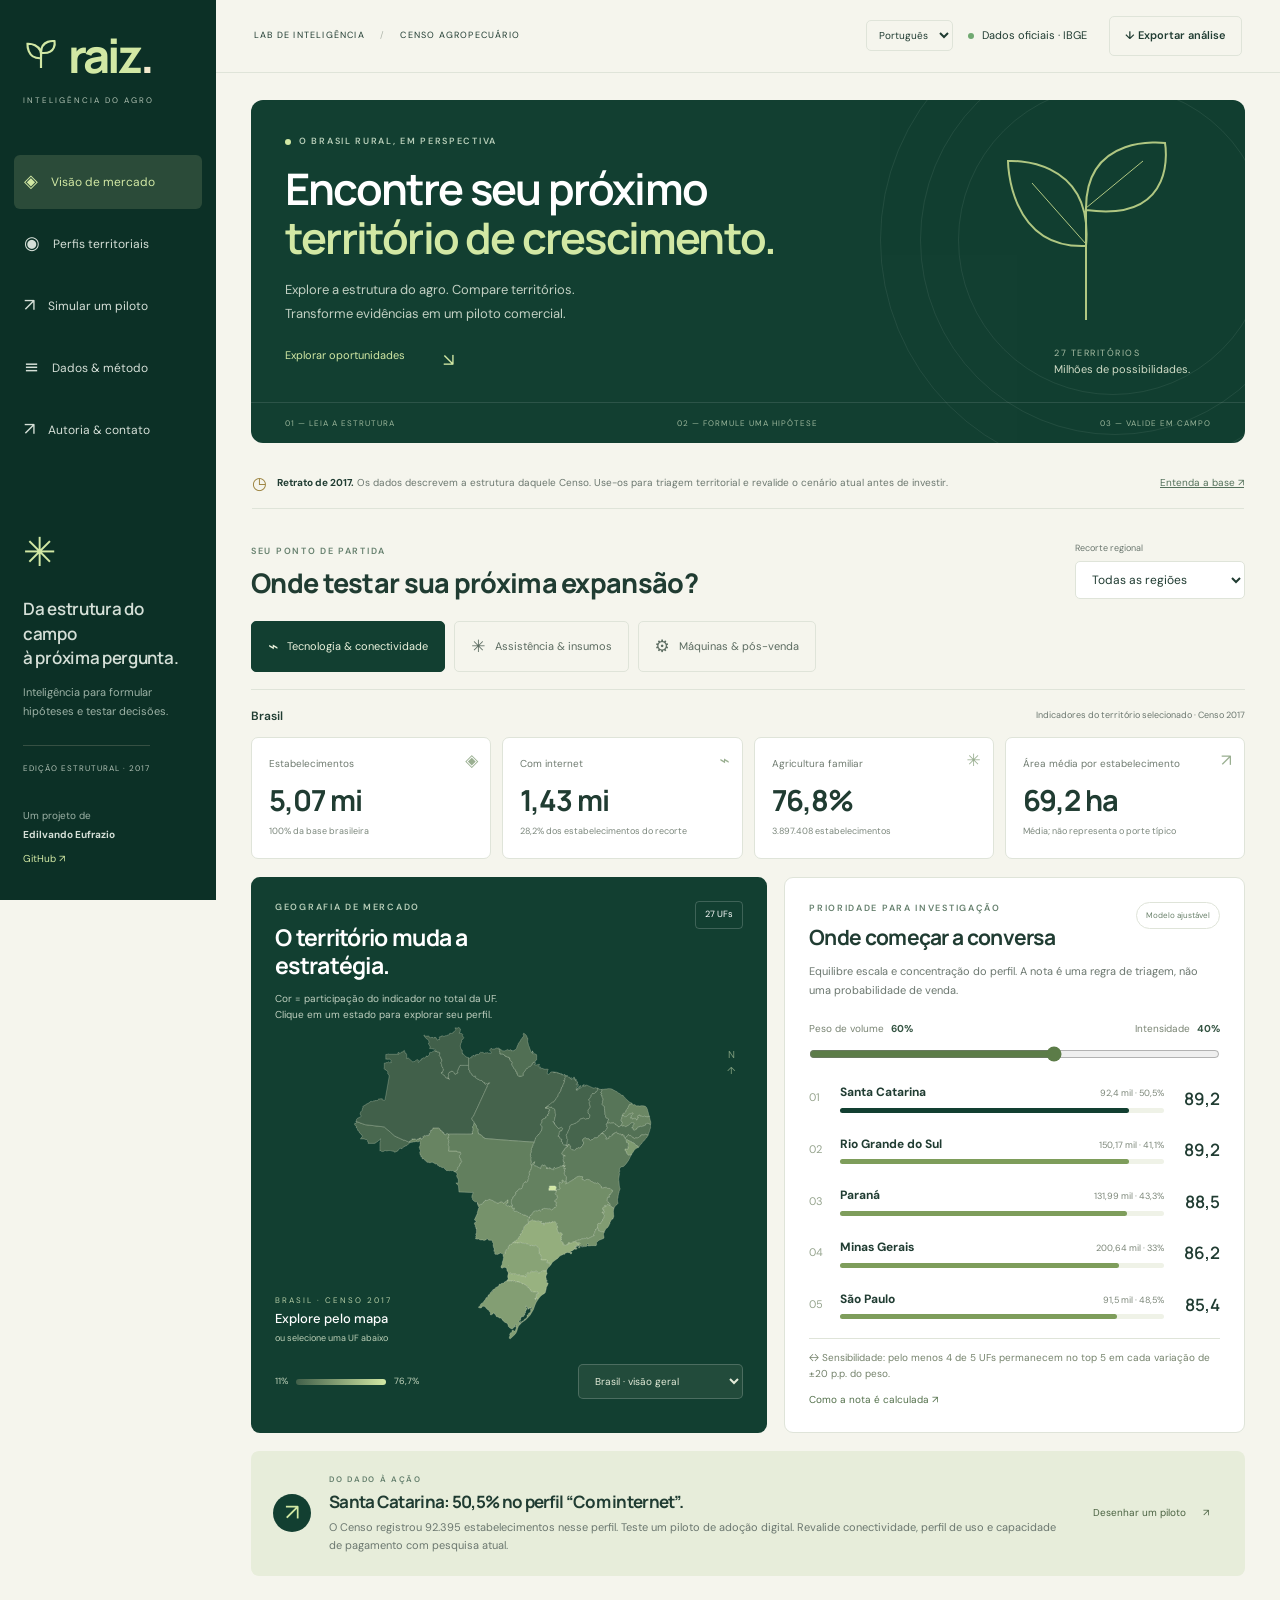
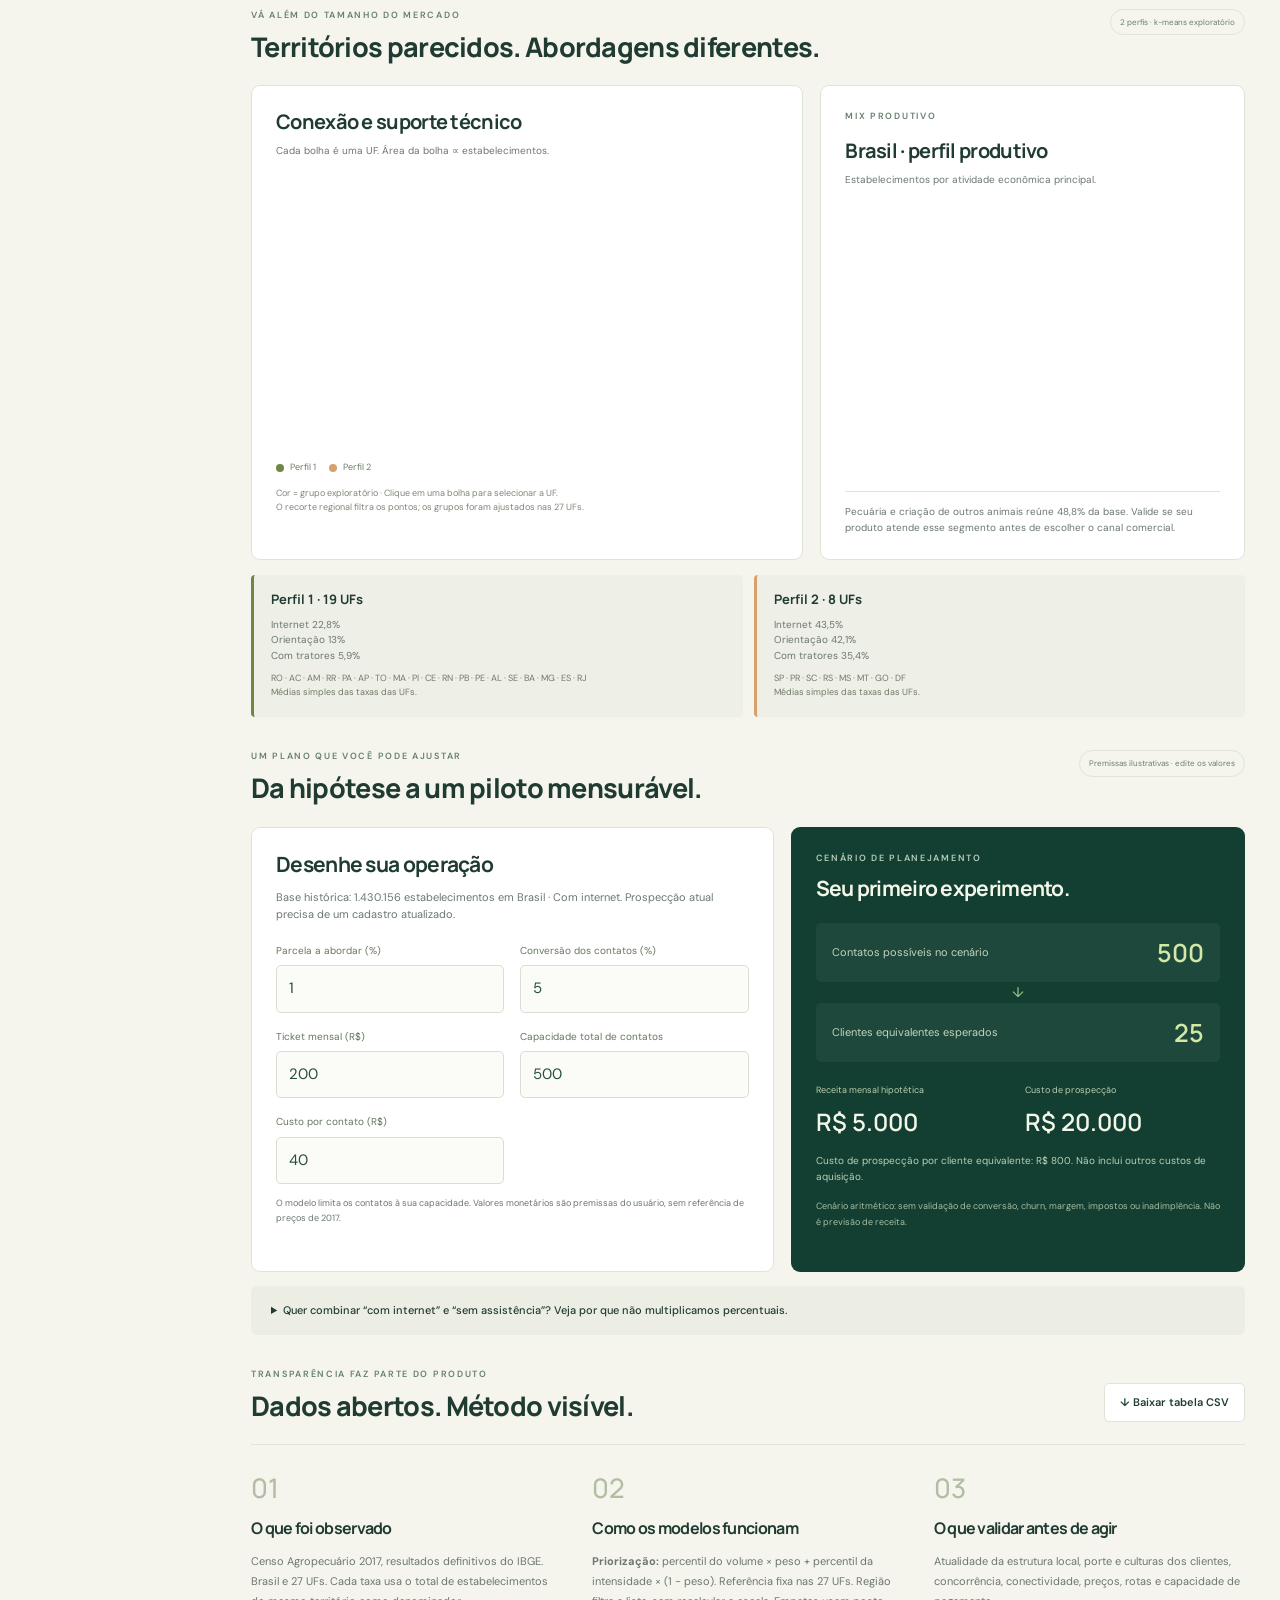
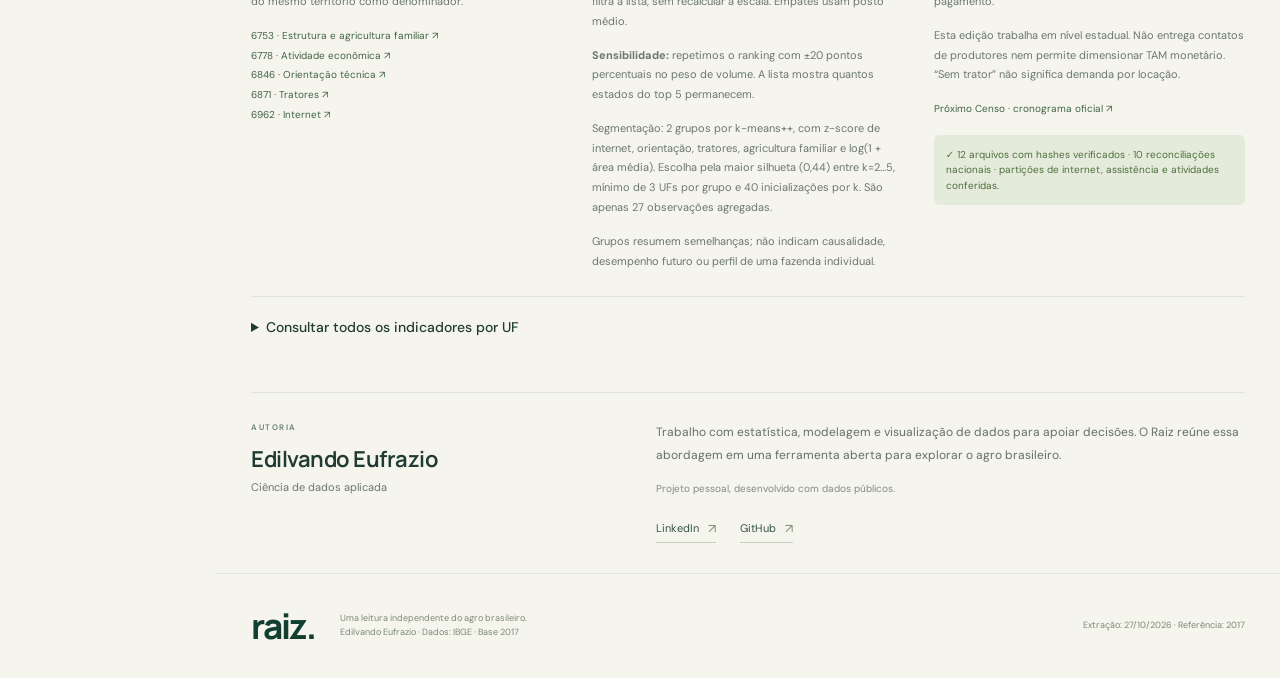
==== commit b59af376: "Refine author section into a discreet editorial signature" ====
--- a/index.html
+++ b/index.html
@@ -5,13 +5,15 @@
 @media(max-width:900px){.sidebar{position:relative;width:100%;height:auto;display:flex;flex-direction:row;align-items:center;padding:17px 24px;gap:15px}.brand{font-size:34px}.brand svg{width:27px;height:30px}.brand-caption,.sidebar-note,.author{display:none}.sidebar nav{display:flex;margin:0 0 0 auto;gap:0}.sidebar nav a{font-size:10px;padding:8px}.sidebar nav a span{display:none}main{margin-left:0}.topbar{height:58px}.hero-art{opacity:.6;right:0}.hero{min-height:330px}h1{font-size:40px}.kpi-label{max-width:140px}.scope-caption{font-size:8px}.section-top h2{font-size:23px}.profile-grid{grid-template-columns:1.2fr 1fr}.sim-grid{grid-template-columns:1fr 1fr}.sim-metrics strong{font-size:21px}.insight-band>a{display:none}.method-grid{gap:18px}.method-grid h3{font-size:14px}}
 @media(max-width:650px){html{scroll-padding-top:10px}.sidebar{padding:15px 17px;flex-wrap:wrap}.sidebar nav{width:100%;margin:0;justify-content:space-between;border-top:1px solid #ffffff18;padding-top:7px}.sidebar nav a{font-size:9px;padding:7px 5px}.topbar{padding:0 18px;font-size:8px}.topbar>div{font-size:9px}.topbar .button{display:none}.topbar .slash{margin:0 5px}.hero{margin:15px 14px 0;min-height:350px;padding:27px 22px 70px}.hero-art{right:-100px;top:50px;opacity:.24}h1{font-size:33px;line-height:1.17;letter-spacing:-1.2px}.hero .eyebrow{font-size:7px;letter-spacing:1.1px}.hero p{font-size:11px}.hero-foot{padding:12px 20px;gap:14px;font-size:6px}.hero-foot span:last-child{display:none}.vintage{margin:9px 17px 0;font-size:9px;align-items:start}.vintage a{display:none}.workspace{padding:26px 15px 0}.section-top{align-items:start;gap:12px;margin-bottom:17px}.section-top h2{font-size:22px;max-width:330px}.section-top .eyebrow{font-size:7px;letter-spacing:1px}.region-label{min-width:122px;font-size:8px}.region-label select{font-size:10px;padding:8px}.mission-tabs{gap:6px;overflow-x:auto;padding-bottom:12px}.mission-tabs button{padding:10px;font-size:9px;white-space:nowrap;flex:1;justify-content:center}.mission-tabs button span{display:none}.mission-tabs button[data-mission=digital]{font-size:0}.mission-tabs button[data-mission=digital]:after{content:'Tecnologia';font-size:9px}.mission-tabs button[data-mission=assistance]{font-size:0}.mission-tabs button[data-mission=assistance]:after{content:'Assistência';font-size:9px}.mission-tabs button[data-mission=machinery]{font-size:0}.mission-tabs button[data-mission=machinery]:after{content:'Máquinas';font-size:9px}.kpis{grid-template-columns:1fr 1fr;gap:8px}.kpis article{padding:14px;min-height:115px}.kpis strong{font-size:26px}.kpi-label{font-size:9px;max-width:135px}.kpis small{font-size:8px}.mini-icon{display:none}.scope-line{flex-wrap:wrap;gap:6px}.scope-caption{width:100%;margin:0;font-size:8px}.market-grid,.profile-grid,.sim-grid{grid-template-columns:1fr;gap:12px}.map-card{min-height:480px}.map-wrap{height:310px}.map-bottom{flex-wrap:nowrap}.map-bottom select{max-width:170px}.map-card h3{font-size:22px}.rank-card{padding:21px}.rank-name small{font-size:9px}.rank-row{padding:11px 0}.insight-band{padding:17px;gap:12px;align-items:start}.insight-band h3{font-size:16px}.insight-band p{font-size:10px}.insight-icon{width:30px;height:30px;font-size:19px;margin-top:5px}.profile-grid .chart-box{height:280px}.cluster-cards{grid-template-columns:1fr 1fr}.cluster-card{padding:13px}.section-top>.pill{display:none}.sim-grid{gap:12px}.form-grid{gap:13px}.sim-metrics strong{font-size:24px}.method-grid{grid-template-columns:1fr;gap:24px}.method-grid h3{font-size:17px;margin-top:5px}.method-grid p{font-size:11px;margin-top:9px}.method-number{font-size:23px}.table-tools{flex-direction:column}.evidence .section-top{align-items:center}.evidence .button{font-size:9px;padding:9px;white-space:nowrap}footer{padding:24px 17px;gap:15px;flex-wrap:wrap}footer>span:last-child{width:100%}.skip{left:0}}
 @media(prefers-reduced-motion:reduce){*{scroll-behavior:auto!important;transition:none!important;animation:none!important}}@media print{.sidebar,.topbar,.hero-art,.mission-tabs,.button,input[type=range],.table-tools{display:none}main{margin:0}.hero{break-inside:avoid}body{background:white}section{break-inside:auto}.white-card,.map-card,.rank-card,.sim-output{break-inside:avoid}details>*,details:not([open])>*{display:block!important}*{-webkit-print-color-adjust:exact;print-color-adjust:exact}}
-#language{font-size:10px;background:transparent;padding:7px 8px;margin-right:7px;max-width:105px}.about-card{background:var(--green);color:#eff3e7;border-radius:11px;display:grid;grid-template-columns:1fr 1.25fr;gap:45px;padding:36px}.about-card h2{font-size:29px}.about-card h3{font-size:21px;margin-bottom:17px}.about-card p{color:#bdcdbb;font-size:12px;line-height:1.85;margin-top:14px}.about-card .about-role{color:var(--lime);font-size:11px}.monogram{font:500 56px Manrope;color:var(--lime);position:relative;border-bottom:1px solid #ffffff24;padding:5px 0 20px;margin-bottom:22px;letter-spacing:-4px}.monogram span{font-size:30px;position:absolute;right:15px;top:20px}.about-tags{display:flex;flex-wrap:wrap;gap:7px;margin-top:23px}.about-tags span{border:1px solid #ffffff30;border-radius:24px;font-size:9px;color:#cbdabb;padding:5px 10px}.contact-links{display:grid;grid-template-columns:1fr 1fr;gap:12px;margin-top:25px}.contact-links a{background:#ffffff0c;border:1px solid #ffffff23;border-radius:6px;padding:15px;text-decoration:none;transition:background .2s}.contact-links a:hover{background:#ffffff1c}.contact-links span{font-size:10px;color:#abc49b;display:block}.contact-links b{font-size:12px;display:block;margin-top:7px;font-weight:500}.related-projects{border-top:1px solid #ffffff22;margin-top:24px;padding-top:18px;display:flex;gap:14px;flex-wrap:wrap}.related-projects>span{width:100%;font-size:8px;letter-spacing:1px;color:#a6bf9b}.related-projects a{font-size:10px;color:#d4e5bb;text-decoration:none}html[lang=zh-CN] body{font-family:'DM Sans','PingFang SC','Microsoft YaHei',system-ui,sans-serif}html[lang=zh-CN] h1{font-size:clamp(31px,3.2vw,48px);line-height:1.35;letter-spacing:0}html[lang=zh-CN] .eyebrow{letter-spacing:1px}html[lang=zh-CN] h2,html[lang=zh-CN] h3{letter-spacing:0}@media(max-width:900px){.sidebar nav a{font-size:9px}.about-card{gap:25px;padding:27px}}@media(max-width:650px){.about-card{grid-template-columns:1fr;gap:28px;padding:24px}.about-card h2{font-size:25px}.sidebar nav a{font-size:8px}.topbar .source-dot{display:none}.topbar>div{gap:3px}.topbar>span{font-size:6px;letter-spacing:.5px}#language{font-size:9px;margin:0;max-width:88px}.monogram{font-size:45px;padding-bottom:12px}.about-card p{font-size:11px}.contact-links b{font-size:11px}.mission-tabs button[data-mission]:after{display:none}.mission-tabs button[data-mission]{font-size:9px}.hero h1{font-size:30px}html[lang=zh-CN] .hero h1{font-size:29px}}
+#language{font-size:10px;background:transparent;padding:7px 8px;margin-right:7px;max-width:105px}html[lang=zh-CN] body{font-family:'DM Sans','PingFang SC','Microsoft YaHei',system-ui,sans-serif}html[lang=zh-CN] h1{font-size:clamp(31px,3.2vw,48px);line-height:1.35;letter-spacing:0}html[lang=zh-CN] .eyebrow{letter-spacing:1px}html[lang=zh-CN] h2,html[lang=zh-CN] h3{letter-spacing:0}@media(max-width:900px){.sidebar nav a{font-size:9px}}@media(max-width:650px){.sidebar nav a{font-size:8px}.topbar .source-dot{display:none}.topbar>div{gap:3px}.topbar>span{font-size:6px;letter-spacing:.5px}#language{font-size:9px;margin:0;max-width:88px}.mission-tabs button[data-mission]:after{display:none}.mission-tabs button[data-mission]{font-size:9px}.hero h1{font-size:30px}html[lang=zh-CN] .hero h1{font-size:29px}}
 @media(max-width:650px){.mission-tabs button[data-mission]{font-size:0}.mission-tabs button[data-mission]:after{display:inline;content:attr(data-short);font-size:10px}.mission-tabs button[data-mission] span{display:none}}
-.market-grid>*,.profile-grid>*,.sim-grid>*,.method-grid>*,.about-card>*{min-width:0}.chart-box{min-width:0;max-width:100%}.chart-box canvas{max-width:100%}.table-scroll{max-width:100%}@media(max-width:650px){.hero-art .art-tag{display:none}.hero{min-height:330px}.hero .hero-art{top:55px}.hero-foot{font-size:6px}}
+.market-grid>*,.profile-grid>*,.sim-grid>*,.method-grid>*,.author-note>*{min-width:0}.chart-box{min-width:0;max-width:100%}.chart-box canvas{max-width:100%}.table-scroll{max-width:100%}@media(max-width:650px){.hero-art .art-tag{display:none}.hero{min-height:330px}.hero .hero-art{top:55px}.hero-foot{font-size:6px}}
+
+.author-note{border-top:1px solid var(--border);padding:28px 0 10px;display:grid;grid-template-columns:minmax(205px,.8fr) minmax(0,1.3fr);gap:42px}.author-identity .eyebrow{font-size:8px;letter-spacing:1.5px;margin-bottom:12px}.author-identity h2{font-size:22px;letter-spacing:-.5px;font-weight:650}.author-identity p{margin-top:7px;font-size:11px;color:var(--muted)}.author-context>p{font-size:12px;line-height:1.9;max-width:600px;color:#647064}.author-context .author-disclosure{font-size:10px;margin-top:12px;color:#838b7d}.author-links{display:flex;gap:24px;margin-top:18px}.author-links a{font-size:11px;text-decoration:none;color:#355442;display:inline-flex;align-items:center;gap:9px;padding:3px 0;border-bottom:1px solid #c5cfbc}.author-links a:hover{color:#102f22;border-bottom-color:#355442}.author-links span{font-size:13px;color:#7d8f73}@media(max-width:650px){.author-note{grid-template-columns:1fr;gap:18px;padding-top:24px}.author-identity h2{font-size:21px}.author-context>p{font-size:11px}.author-links{margin-top:15px}.author-context .author-disclosure{font-size:9px}}
 </style></head><body>
 <a class="skip" href="#main">Ir para o conteúdo</a>
 <aside class="sidebar"><a class="brand" href="#overview" aria-label="Raiz, início"><svg viewBox="0 0 40 40" aria-hidden="true"><path d="M20 34V17M20 23C4 24 5 7 5 7s17-1 15 16ZM20 17C20 2 35 4 35 4s3 15-15 13Z" fill="none" stroke="currentColor" stroke-width="2.4"/></svg><span>raiz<span class="brand-dot">.</span></span></a><div class="brand-caption">INTELIGÊNCIA DO AGRO</div>
-<nav aria-label="Navegação principal"><a class="nav-active" href="#overview"><span>◈</span> Visão de mercado</a><a href="#profiles"><span>◉</span> Perfis territoriais</a><a href="#simulator"><span>↗</span> Simular um piloto</a><a href="#evidence"><span>≡</span> Dados & método</a><a href="#about"><span>↗</span> Sobre mim</a></nav>
+<nav aria-label="Navegação principal"><a class="nav-active" href="#overview"><span>◈</span> Visão de mercado</a><a href="#profiles"><span>◉</span> Perfis territoriais</a><a href="#simulator"><span>↗</span> Simular um piloto</a><a href="#evidence"><span>≡</span> Dados & método</a><a href="#about"><span>↗</span> Autoria & contato</a></nav>
 <div class="sidebar-note"><div class="seed">✳</div><strong>Da estrutura do campo<br>à próxima pergunta.</strong><p>Inteligência para formular hipóteses e testar decisões.</p><span class="edition">EDIÇÃO ESTRUTURAL · 2017</span></div><div class="author">Um projeto de<br><b>Edilvando Eufrazio</b><br><a href="https://github.com/edilvando/raiz-agro-intelligence" target="_blank" rel="noopener">GitHub ↗</a></div></aside>
 <main id="main"><header class="topbar"><span>LAB DE INTELIGÊNCIA <span class="slash">/</span> CENSO AGROPECUÁRIO</span><div><label class="sr-only" for="language">Idioma</label><select id="language" aria-label="Idioma"><option value="pt-BR">Português</option><option value="en-US">English</option><option value="zh-CN">中文</option></select><span class="source-dot"></span> Dados oficiais · IBGE <button id="export" class="button quiet">↓ Exportar análise</button></div></header>
 <section class="hero" id="overview"><div class="hero-copy"><div class="eyebrow"><span></span> O BRASIL RURAL, EM PERSPECTIVA</div><h1>Encontre seu próximo<br><em>território de crescimento.</em></h1><p>Explore a estrutura do agro. Compare territórios.<br>Transforme evidências em um piloto comercial.</p><a class="hero-link" href="#territory">Explorar oportunidades <span>↘</span></a></div><div class="hero-art" aria-hidden="true"><div class="orbit orbit-one"></div><div class="orbit orbit-two"></div><div class="orbit orbit-three"></div><svg viewBox="0 0 260 260"><path d="M128 220V107M128 146C50 149 50 61 50 61s86-6 78 85ZM128 110C127 32 207 43 207 43s15 80-79 67Z" fill="none" stroke="currentColor" stroke-width="2"/><path d="m128 144-54-61m54 25 57-47" fill="none" stroke="currentColor"/></svg><span class="art-tag">27 TERRITÓRIOS<br><b>Milhões de possibilidades.</b></span></div><div class="hero-foot"><span>01 — LEIA A ESTRUTURA</span><span>02 — FORMULE UMA HIPÓTESE</span><span>03 — VALIDE EM CAMPO</span></div></section>
@@ -27,7 +29,7 @@
 <section id="profiles" class="workspace"><div class="section-top"><div><div class="eyebrow dark">VÁ ALÉM DO TAMANHO DO MERCADO</div><h2>Territórios parecidos. Abordagens diferentes.</h2></div><span class="pill" id="cluster-label"></span></div><div class="profile-grid"><article class="white-card scatter-card"><div class="card-top"><div><h3>Conexão e suporte técnico</h3><p>Cada bolha é uma UF. Área da bolha ∝ estabelecimentos.</p></div></div><div class="chart-box"><canvas id="scatter" role="img" aria-label="Dispersão: internet no eixo horizontal, orientação técnica no vertical, ambas em percentual. Dados acessíveis na tabela ao final."></canvas></div><div class="cluster-legend" id="cluster-legend"></div><small class="chart-note">Cor = grupo exploratório · Clique em uma bolha para selecionar a UF.<br>O recorte regional filtra os pontos; os grupos foram ajustados nas 27 UFs.</small></article><article class="white-card activity-card"><div class="eyebrow dark">MIX PRODUTIVO</div><h3 id="activity-title">O que estrutura este território?</h3><p>Estabelecimentos por atividade econômica principal.</p><div class="chart-box"><canvas id="activities" role="img" aria-label="Distribuição dos estabelecimentos por atividade econômica principal. Valores disponíveis na exportação."></canvas></div><p id="activity-insight" class="activity-insight"></p></article></div><div class="cluster-cards" id="cluster-cards"></div></section>
 <section id="simulator" class="workspace"><div class="section-top"><div><div class="eyebrow dark">UM PLANO QUE VOCÊ PODE AJUSTAR</div><h2>Da hipótese a um piloto mensurável.</h2></div><span class="pill warm">Premissas ilustrativas · edite os valores</span></div><div class="sim-grid"><article class="white-card"><h3>Desenhe sua operação</h3><p id="sim-base"></p><div class="form-grid"><label>Parcela a abordar (%)<input id="reach" type="number" min="0" max="100" step="0.1" value="1"></label><label>Conversão dos contatos (%)<input id="conversion" type="number" min="0" max="100" step="0.5" value="5"></label><label>Ticket mensal (R$)<input id="ticket" type="number" min="0" step="10" value="200"></label><label>Capacidade total de contatos<input id="capacity" type="number" min="0" step="10" value="500"></label><label>Custo por contato (R$)<input id="cost" type="number" min="0" step="5" value="40"></label></div><p class="small-note">O modelo limita os contatos à sua capacidade. Valores monetários são premissas do usuário, sem referência de preços de 2017.</p></article><article class="sim-output" aria-live="polite"><div class="eyebrow">CENÁRIO DE PLANEJAMENTO</div><h3>Seu primeiro experimento.</h3><div class="funnel"><div><span>Contatos possíveis no cenário</span><b id="sim-contacts"></b></div><span class="funnel-arrow">↓</span><div><span>Clientes equivalentes esperados</span><b id="sim-customers"></b></div></div><div class="sim-metrics"><div><small>Receita mensal hipotética</small><strong id="sim-mrr"></strong></div><div><small>Custo de prospecção</small><strong id="sim-cost"></strong></div></div><p id="sim-cac"></p><p class="small-note light">Cenário aritmético: sem validação de conversão, churn, margem, impostos ou inadimplência. Não é previsão de receita.</p><div id="sim-error" role="alert"></div></article></div><details class="overlap"><summary>Quer combinar “com internet” e “sem assistência”? Veja por que não multiplicamos percentuais.</summary><p id="overlap-text"></p><p>Sem a tabulação conjunta, o intervalo de Fréchet é [máx(0, A + B − N), mín(A, B)]. Multiplicar taxas presumiria independência sem evidência. Esse intervalo descreve 2017 e não é intervalo de confiança nem estimativa de clientes.</p></details></section>
 <section id="evidence" class="workspace evidence"><div class="section-top"><div><div class="eyebrow dark">TRANSPARÊNCIA FAZ PARTE DO PRODUTO</div><h2>Dados abertos. Método visível.</h2></div><button id="csv" class="button">↓ Baixar tabela CSV</button></div><div class="method-grid"><div><span class="method-number">01</span><h3>O que foi observado</h3><p>Censo Agropecuário 2017, resultados definitivos do IBGE. Brasil e 27 UFs. Cada taxa usa o total de estabelecimentos do mesmo território como denominador.</p><p><a href="https://sidra.ibge.gov.br/tabela/6753" target="_blank" rel="noopener">6753 · Estrutura e agricultura familiar ↗</a><br><a href="https://sidra.ibge.gov.br/tabela/6778" target="_blank" rel="noopener">6778 · Atividade econômica ↗</a><br><a href="https://sidra.ibge.gov.br/tabela/6846" target="_blank" rel="noopener">6846 · Orientação técnica ↗</a><br><a href="https://sidra.ibge.gov.br/tabela/6871" target="_blank" rel="noopener">6871 · Tratores ↗</a><br><a href="https://sidra.ibge.gov.br/tabela/6962" target="_blank" rel="noopener">6962 · Internet ↗</a></p></div><div><span class="method-number">02</span><h3>Como os modelos funcionam</h3><p><b>Priorização:</b> percentil do volume × peso + percentil da intensidade × (1 − peso). Referência fixa nas 27 UFs. Região filtra a lista, sem recalcular a escala. Empates usam posto médio.</p><p><b>Sensibilidade:</b> repetimos o ranking com ±20 pontos percentuais no peso de volume. A lista mostra quantos estados do top 5 permanecem.</p><p id="model-method"></p><p>Grupos resumem semelhanças; não indicam causalidade, desempenho futuro ou perfil de uma fazenda individual.</p></div><div><span class="method-number">03</span><h3>O que validar antes de agir</h3><p>Atualidade da estrutura local, porte e culturas dos clientes, concorrência, conectividade, preços, rotas e capacidade de pagamento.</p><p>Esta edição trabalha em nível estadual. Não entrega contatos de produtores nem permite dimensionar TAM monetário. “Sem trator” não significa demanda por locação.</p><p><a href="https://12censoagro.ibge.gov.br/" target="_blank" rel="noopener">Próximo Censo · cronograma oficial ↗</a></p><div class="validation" id="validation"></div></div></div><details><summary>Consultar todos os indicadores por UF</summary><div class="table-tools"><label for="search">Buscar UF<input id="search" type="search" placeholder="Estado ou sigla"></label><label for="sort">Ordenar por<select id="sort"><option value="score">Nota da missão ↓</option><option value="establishments">Estabelecimentos ↓</option><option value="internet">Com internet ↓</option><option value="assistance">Com orientação ↓</option><option value="tractor_farms">Com tratores ↓</option><option value="name">Nome A–Z</option></select></label></div><div class="table-scroll"><table><caption>Indicadores observados em 2017; nota calculada para a missão e o peso selecionados.</caption><thead><tr><th>UF / Estado</th><th>Estab.</th><th>Internet</th><th>Orientação</th><th>Com tratores</th><th>Familiar</th><th>Nota</th></tr></thead><tbody id="table"></tbody></table></div></details></section>
-<section id="about" class="workspace"><article class="about-card"><div class="about-intro"><div class="eyebrow">QUEM ESTÁ POR TRÁS DA ANÁLISE</div><div class="monogram" aria-hidden="true">EE<span>↗</span></div><h2>Edilvando Eufrazio</h2><p class="about-role">Cientista de dados · Estatístico · Pesquisador</p><p>Transformo dados complexos em decisões fundamentadas, com estatística aplicada, pesquisa científica e processos analíticos reproduzíveis.</p><div class="about-tags"><span>Estatística aplicada</span><span>Ciência de dados</span><span>Inteligência do agro</span></div></div><div class="about-detail"><h3>Rigor analítico. Contexto de negócio.</h3><p>Atuo com ciência de dados na Embrapa Agrossilvipastoril. Sou doutor e mestre pela Universidade Federal Fluminense (UFF) e graduado em Estatística pela ENCE/IBGE. Minha trajetória inclui liderança técnica e chefia da Divisão de Engenharia de Produtos no Instituto Nacional de Tecnologia (INT).</p><p>Meu foco está em modelagem estatística, qualidade dos dados e comunicação clara das incertezas. Este painel é um projeto pessoal independente, baseado exclusivamente em dados públicos, sem endosso institucional.</p><div class="contact-links"><a href="https://www.linkedin.com/in/edilvando-eufrazio-49b63417/" target="_blank" rel="noopener"><span>LinkedIn</span><b>Vamos conversar ↗</b></a><a href="https://github.com/edilvando/raiz-agro-intelligence" target="_blank" rel="noopener"><span>GitHub</span><b>Explore o código ↗</b></a></div><div class="related-projects"><span>OUTROS PROJETOS</span><a href="https://edilvandopereira-dot.github.io/crop-yield-risk-explorer/" target="_blank" rel="noopener">Crop Yield Risk Explorer ↗</a><a href="https://edilvandopereira-dot.github.io/agri-rental-atlas/" target="_blank" rel="noopener">Agri Rental Atlas ↗</a></div></div></article></section><footer><a class="footer-brand" href="#overview">raiz.</a><span>Uma leitura independente do agro brasileiro.<br>Edilvando Eufrazio · Dados: IBGE · Base 2017</span><span id="retrieved"></span></footer></main>
+<section id="about" class="workspace"><article class="author-note"><div class="author-identity"><div class="eyebrow dark">AUTORIA</div><h2>Edilvando Eufrazio</h2><p>Ciência de dados aplicada</p></div><div class="author-context"><p>Trabalho com estatística, modelagem e visualização de dados para apoiar decisões. O Raiz reúne essa abordagem em uma ferramenta aberta para explorar o agro brasileiro.</p><p class="author-disclosure">Projeto pessoal, desenvolvido com dados públicos.</p><div class="author-links"><a href="https://www.linkedin.com/in/edilvando-eufrazio-49b63417/" target="_blank" rel="noopener">LinkedIn <span aria-hidden="true">↗</span></a><a href="https://github.com/edilvando/raiz-agro-intelligence" target="_blank" rel="noopener">GitHub <span aria-hidden="true">↗</span></a></div></div></article></section><footer><a class="footer-brand" href="#overview">raiz.</a><span>Uma leitura independente do agro brasileiro.<br>Edilvando Eufrazio · Dados: IBGE · Base 2017</span><span id="retrieved"></span></footer></main>
 <script>/*!
  * Chart.js v4.5.1
  * https://www.chartjs.org
@@ -56,10 +58,10 @@
 </script><script>/* Full PT / EN / Simplified Chinese interface. Source geography names stay official. */
 const I18n=(()=>{
 const rows=[
-['Ir para o conteúdo','Skip to content','跳转到内容'],['INTELIGÊNCIA DO AGRO','AGRICULTURAL INTELLIGENCE','农业商业洞察'],['◈ Visão de mercado','◈ Market overview','◈ 市场概览'],['Visão de mercado','Market overview','市场概览'],['Perfis territoriais','Territorial profiles','地区特征'],['Simular um piloto','Plan a pilot','试点模拟'],['Dados & método','Data & methods','数据与方法'],['Sobre mim','About me','关于我'],
+['Ir para o conteúdo','Skip to content','跳转到内容'],['INTELIGÊNCIA DO AGRO','AGRICULTURAL INTELLIGENCE','农业商业洞察'],['◈ Visão de mercado','◈ Market overview','◈ 市场概览'],['Visão de mercado','Market overview','市场概览'],['Perfis territoriais','Territorial profiles','地区特征'],['Simular um piloto','Plan a pilot','试点模拟'],['Dados & método','Data & methods','数据与方法'],['Autoria & contato','Author & contact','作者与联系'],
 ['Da estrutura do campo','From rural structure','从农业结构'],['à próxima pergunta.','to the next question.','到下一个问题。'],['Inteligência para formular hipóteses e testar decisões.','Evidence to formulate hypotheses and test decisions.','用数据提出假设，检验决策。'],['EDIÇÃO ESTRUTURAL · 2017','STRUCTURAL EDITION · 2017','结构分析版 · 2017'],['Um projeto de','A project by','项目作者'],['LAB DE INTELIGÊNCIA','INTELLIGENCE LAB','数据洞察实验室'],['CENSO AGROPECUÁRIO','AGRICULTURAL CENSUS','农业普查'],['Idioma','Language','语言'],['Dados oficiais · IBGE','Official data · IBGE','官方数据 · IBGE'],['↓ Exportar análise','↓ Export analysis','↓ 导出分析'],['O BRASIL RURAL, EM PERSPECTIVA','A NEW PERSPECTIVE ON RURAL BRAZIL','从数据看巴西农业'],['Encontre seu próximo','Find your next','寻找下一个'],['território de crescimento.','territory for growth.','业务增长区域。'],['Explore a estrutura do agro. Compare territórios.','Explore agricultural structure. Compare territories.','探索农业结构，比较地区特征。'],['Transforme evidências em um piloto comercial.','Turn evidence into a commercial pilot.','将数据洞察转化为商业试点。'],['Explorar oportunidades','Explore opportunities','探索机遇'],['27 TERRITÓRIOS','27 TERRITORIES','27个州级地区'],['Milhões de possibilidades.','Millions of possibilities.','发现更多可能。'],['01 — LEIA A ESTRUTURA','01 — READ THE STRUCTURE','01 — 了解结构'],['02 — FORMULE UMA HIPÓTESE','02 — FORM A HYPOTHESIS','02 — 提出假设'],['03 — VALIDE EM CAMPO','03 — VALIDATE IN THE FIELD','03 — 实地验证'],['Retrato de 2017.','A 2017 snapshot.','2017年数据快照。'],['Os dados descrevem a estrutura daquele Censo. Use-os para triagem territorial e revalide o cenário atual antes de investir.','The data describe the structure recorded in that census. Use them for territorial screening and verify current conditions before investing.','数据反映该次普查记录的农业结构。可用于地区初筛；投资前请核实当前情况。'],['Entenda a base ↗','Understand the baseline ↗','了解数据基础 ↗'],['SEU PONTO DE PARTIDA','YOUR STARTING POINT','从这里开始'],['Onde testar sua próxima expansão?','Where should you test your next expansion?','下一次业务扩展，应在哪里试点？'],['Recorte regional','Region filter','地区筛选'],['Todas as regiões','All regions','所有地区'],['Norte','North','北部'],['Nordeste','Northeast','东北部'],['Sudeste','Southeast','东南部'],['Sul','South','南部'],['Centro-Oeste','Central-West','中西部'],['Objetivo de negócio','Business objective','业务目标'],['Tecnologia & conectividade','Technology & connectivity','技术与连接'],['Assistência & insumos','Advisory & inputs','农技服务与投入品'],['Máquinas & pós-venda','Machinery & after-sales','农机与售后'],['Brasil','Brazil','巴西'],['Limpar seleção ×','Clear selection ×','清除选择 ×'],['Indicadores do território selecionado · Censo 2017','Selected territory indicators · 2017 Census','所选地区指标 · 2017年普查'],['Estabelecimentos','Establishments','农业经营单位'],['Com internet','With internet access','可上网的经营单位'],['Sem orientação técnica','Without technical advice','未接受农技指导'],['Estabelecimentos com tratores','Establishments with tractors','拥有拖拉机的经营单位'],['Agricultura familiar','Family farming','家庭农业'],['Área média por estabelecimento','Mean area per establishment','经营单位平均面积'],['Média; não representa o porte típico','Mean; does not represent typical size','均值；不代表典型规模'],['GEOGRAFIA DE MERCADO','MARKET GEOGRAPHY','市场地理分布'],['O território muda a estratégia.','The territory shapes the strategy.','不同地区，需要不同策略。'],['27 UFs','27 states','27个州级地区'],['Cor = participação do indicador no total da UF.','Color = indicator share of establishments within each state.','颜色表示该指标占本州经营单位总数的比例。'],['Clique em um estado para explorar seu perfil.','Click a state to explore its profile.','点击一个州，查看其特征。'],['Explore pelo mapa','Explore the map','探索地图'],['ou selecione uma UF abaixo','or select a state below','或在下方选择州'],['Selecionar estado','Select a state','选择州'],['Brasil · visão geral','Brazil · overview','巴西 · 概览'],['PRIORIDADE PARA INVESTIGAÇÃO','PRIORITIES FOR INVESTIGATION','优先调查方向'],['Onde começar a conversa','Where to start the conversation','从哪里开始接触市场'],['Modelo ajustável','Adjustable model','可调模型'],['Equilibre escala e concentração do perfil. A nota é uma regra de triagem, não uma probabilidade de venda.','Balance scale and profile concentration. This score is a screening rule, not a sales probability.','平衡经营单位数量与目标特征占比。评分是一种初筛规则，并非成交概率。'],['Peso de volume','Volume weight','数量权重'],['Intensidade','Concentration','特征占比'],['Como a nota é calculada ↗','How the score is calculated ↗','评分如何计算 ↗'],['DO DADO À AÇÃO','FROM DATA TO ACTION','从数据到行动'],['Desenhar um piloto','Design a pilot','设计试点'],['VÁ ALÉM DO TAMANHO DO MERCADO','LOOK BEYOND MARKET SIZE','超越市场规模'],['Territórios parecidos. Abordagens diferentes.','Similar territories. Different approaches.','相似的地区，不同的路径。'],['Conexão e suporte técnico','Connectivity and technical support','网络连接与技术支持'],['Cada bolha é uma UF. Área da bolha ∝ estabelecimentos.','Each bubble is a state. Bubble area ∝ establishment count.','每个气泡代表一个州；气泡面积与经营单位数量成正比。'],['Cor = grupo exploratório · Clique em uma bolha para selecionar a UF.','Color = exploratory group · Click a bubble to select a state.','颜色表示探索性分组；点击气泡可选择州。'],['O recorte regional filtra os pontos; os grupos foram ajustados nas 27 UFs.','The region filter selects points; groups were fitted using all 27 states.','地区筛选控制显示的数据点；分组模型使用了全部27个州级地区。'],['MIX PRODUTIVO','PRODUCTION MIX','生产结构'],['O que estrutura este território?','What shapes this territory?','该地区的农业结构是什么？'],['Estabelecimentos por atividade econômica principal.','Establishments by main economic activity.','按主要经济活动分类的经营单位。'],['UM PLANO QUE VOCÊ PODE AJUSTAR','A PLAN YOU CAN ADJUST','可调整的经营计划'],['Da hipótese a um piloto mensurável.','From a hypothesis to a measurable pilot.','从假设到可衡量的试点。'],['Premissas ilustrativas · edite os valores','Illustrative assumptions · edit the values','示例假设 · 请修改数值'],['Desenhe sua operação','Design your operation','设计业务方案'],['Parcela a abordar (%)','Share to approach (%)','拟接触比例（%）'],['Conversão dos contatos (%)','Contact conversion (%)','接触转化率（%）'],['Ticket mensal (R$)','Monthly fee (BRL)','月均客单价（巴西雷亚尔）'],['Capacidade total de contatos','Total contact capacity','接触总容量'],['Custo por contato (R$)','Cost per contact (BRL)','每次接触成本（巴西雷亚尔）'],['O modelo limita os contatos à sua capacidade. Valores monetários são premissas do usuário, sem referência de preços de 2017.','Contacts are capped by your capacity. Monetary values are user assumptions, not 2017 reference prices.','接触数量受您设定的容量限制。金额为用户假设，并非2017年参考价格。'],['CENÁRIO DE PLANEJAMENTO','PLANNING SCENARIO','规划情景'],['Seu primeiro experimento.','Your first experiment.','您的第一个试验。'],['Contatos possíveis no cenário','Possible contacts in this scenario','该情景下可接触数量'],['Clientes equivalentes esperados','Expected customer equivalents','预期等效客户数'],['Receita mensal hipotética','Hypothetical monthly revenue','假设月收入'],['Custo de prospecção','Prospecting cost','市场拓展成本'],['Cenário aritmético: sem validação de conversão, churn, margem, impostos ou inadimplência. Não é previsão de receita.','Arithmetic scenario: conversion, churn, margin, taxes and defaults are not validated. This is not a revenue forecast.','算术情景：尚未验证转化率、客户流失、利润率、税费或违约情况，不构成收入预测。'],['Quer combinar “com internet” e “sem assistência”? Veja por que não multiplicamos percentuais.','Combining “internet access” and “no technical advice”? Here is why we do not multiply percentages.','想同时筛选“可上网”和“无农技指导”？了解为何不能直接相乘。'],['Sem a tabulação conjunta, o intervalo de Fréchet é [máx(0, A + B − N), mín(A, B)]. Multiplicar taxas presumiria independência sem evidência. Esse intervalo descreve 2017 e não é intervalo de confiança nem estimativa de clientes.','Without a joint tabulation, the Fréchet bounds are [max(0, A + B − N), min(A, B)]. Multiplying rates would assume independence without evidence. These bounds describe 2017; they are neither a confidence interval nor a customer estimate.','缺少联合列联表时，Fréchet界为[max(0, A + B − N), min(A, B)]。将比例相乘相当于无证据地假定独立性。该范围描述2017年，不是置信区间，也不是客户数估计。'],
 ['TRANSPARÊNCIA FAZ PARTE DO PRODUTO','TRANSPARENCY IS PART OF THE PRODUCT','透明度也是产品的一部分'],['Dados abertos. Método visível.','Open data. Visible methods.','开放数据，透明方法。'],['↓ Baixar tabela CSV','↓ Download CSV table','↓ 下载CSV表'],['O que foi observado','What was observed','观测了什么'],['Censo Agropecuário 2017, resultados definitivos do IBGE. Brasil e 27 UFs. Cada taxa usa o total de estabelecimentos do mesmo território como denominador.','IBGE 2017 Agricultural Census, final results. Brazil and 27 states. Each rate uses the establishment total in the same territory as its denominator.','巴西IBGE 2017年农业普查最终结果，覆盖全国及27个州级地区。每项比率均以同一地区经营单位总数为分母。'],['6753 · Estrutura e agricultura familiar ↗','6753 · Structure and family farming ↗','6753 · 结构与家庭农业 ↗'],['6778 · Atividade econômica ↗','6778 · Economic activity ↗','6778 · 经济活动 ↗'],['6846 · Orientação técnica ↗','6846 · Technical advice ↗','6846 · 农技指导 ↗'],['6871 · Tratores ↗','6871 · Tractors ↗','6871 · 拖拉机 ↗'],['6962 · Internet ↗','6962 · Internet ↗','6962 · 互联网 ↗'],['Como os modelos funcionam','How the models work','模型如何运作'],['Priorização:','Prioritization:','优先级：'],['percentil do volume × peso + percentil da intensidade × (1 − peso). Referência fixa nas 27 UFs. Região filtra a lista, sem recalcular a escala. Empates usam posto médio.','volume percentile × weight + concentration percentile × (1 − weight). Fixed reference across all 27 states. Region filters the list without rescaling. Ties use midranks.','数量百分位×权重＋特征占比百分位×（1−权重）。参照范围固定为27个州级地区。地区筛选只过滤列表，不重新计算尺度；并列值采用平均秩。'],['Sensibilidade:','Sensitivity:','敏感性：'],['repetimos o ranking com ±20 pontos percentuais no peso de volume. A lista mostra quantos estados do top 5 permanecem.','we repeat the ranking with volume weight shifted by ±20 percentage points. The list shows how many top-five states remain.','将数量权重上下调整20个百分点，重新排序，并显示原前五名中保留的州数。'],['Grupos resumem semelhanças; não indicam causalidade, desempenho futuro ou perfil de uma fazenda individual.','Groups summarize similarities; they do not establish causation, future performance or an individual farm profile.','分组仅概括相似性，不说明因果关系、未来表现或单个农场特征。'],['O que validar antes de agir','What to validate before acting','行动前应验证什么'],['Atualidade da estrutura local, porte e culturas dos clientes, concorrência, conectividade, preços, rotas e capacidade de pagamento.','Current local structure, customer size and crops, competition, connectivity, prices, routes and ability to pay.','当地结构是否仍然适用，以及客户规模、作物、竞争、网络、价格、路线和支付能力。'],['Esta edição trabalha em nível estadual. Não entrega contatos de produtores nem permite dimensionar TAM monetário. “Sem trator” não significa demanda por locação.','This edition works at state level. It does not provide producer contacts or a monetary TAM. “No tractor” does not imply rental demand.','本版本按州级地区分析，不提供生产者联系方式，也不估算货币化总潜在市场。“没有拖拉机”并不等于存在租赁需求。'],['Próximo Censo · cronograma oficial ↗','Next census · official schedule ↗','下一次普查 · 官方时间表 ↗'],['Consultar todos os indicadores por UF','View all indicators by state','查看各州全部指标'],['Buscar UF','Search states','搜索州'],['Estado ou sigla','State or abbreviation','州名或缩写'],['Ordenar por','Sort by','排序依据'],['Nota da missão ↓','Mission score ↓','业务目标评分 ↓'],['Estabelecimentos ↓','Establishments ↓','经营单位数量 ↓'],['Com internet ↓','Internet access ↓','可上网数量 ↓'],['Com orientação ↓','Technical advice ↓','接受农技指导数量 ↓'],['Com tratores ↓','Tractor ownership ↓','拥有拖拉机数量 ↓'],['Nome A–Z','Name A–Z','名称 A–Z'],['Indicadores observados em 2017; nota calculada para a missão e o peso selecionados.','Indicators observed in 2017; score calculated for the selected mission and weight.','2017年观测指标；评分根据所选业务目标和权重计算。'],['UF / Estado','State','州级地区'],['Estab.','Estab.','经营单位'],['Internet','Internet','互联网'],['Orientação','Advice','农技指导'],['Com tratores','With tractors','拥有拖拉机'],['Familiar','Family','家庭农业'],['Nota','Score','评分'],['Uma leitura independente do agro brasileiro.','An independent view of Brazilian agriculture.','独立观察巴西农业。'],['Edilvando Eufrazio · Dados: IBGE · Base 2017','Edilvando Eufrazio · Data: IBGE · Reference 2017','Edilvando Eufrazio · 数据：IBGE · 基期2017年'],
-['QUEM ESTÁ POR TRÁS DA ANÁLISE','THE PERSON BEHIND THE ANALYSIS','分析背后的作者'],['Cientista de dados · Estatístico · Pesquisador','Data scientist · Statistician · Researcher','数据科学家 · 统计学家 · 研究人员'],['Transformo dados complexos em decisões fundamentadas, com estatística aplicada, pesquisa científica e processos analíticos reproduzíveis.','I turn complex data into evidence-based decisions through applied statistics, scientific research and reproducible analytical workflows.','我运用应用统计、科学研究与可复现的分析流程，将复杂数据转化为有依据的决策。'],['Estatística aplicada','Applied statistics','应用统计'],['Ciência de dados','Data science','数据科学'],['Inteligência do agro','Agricultural intelligence','农业洞察'],['Rigor analítico. Contexto de negócio.','Analytical rigor. Business context.','严谨分析，贴近业务。'],['Atuo com ciência de dados na Embrapa Agrossilvipastoril. Sou doutor e mestre pela Universidade Federal Fluminense (UFF) e graduado em Estatística pela ENCE/IBGE. Minha trajetória inclui liderança técnica e chefia da Divisão de Engenharia de Produtos no Instituto Nacional de Tecnologia (INT).','I work in data science at Embrapa Agrossilvipastoril. I hold a PhD and a master’s degree from Universidade Federal Fluminense (UFF) and a degree in Statistics from ENCE/IBGE. My experience includes technical leadership and heading the Product Engineering Division at Brazil’s National Institute of Technology (INT).','我在巴西农业研究公司Embrapa Agrossilvipastoril从事数据科学工作，拥有弗鲁米嫩塞联邦大学（UFF）博士和硕士学位，以及ENCE/IBGE统计学学位。我的职业经历包括技术领导，以及担任巴西国家技术研究院（INT）产品工程处负责人。'],['Meu foco está em modelagem estatística, qualidade dos dados e comunicação clara das incertezas. Este painel é um projeto pessoal independente, baseado exclusivamente em dados públicos, sem endosso institucional.','My focus is statistical modeling, data quality and clear communication of uncertainty. This dashboard is an independent personal project based exclusively on public data, without institutional endorsement.','我专注于统计建模、数据质量以及清晰地传达不确定性。本面板是独立的个人项目，仅使用公开数据，不代表任何机构背书。'],['Vamos conversar ↗','Let’s connect ↗','联系我 ↗'],['Explore o código ↗','Explore the code ↗','查看代码 ↗'],['OUTROS PROJETOS','OTHER PROJECTS','其他项目'],
+['AUTORIA','AUTHOR','作者'],['Ciência de dados aplicada','Applied data science','应用数据科学'],['Trabalho com estatística, modelagem e visualização de dados para apoiar decisões. O Raiz reúne essa abordagem em uma ferramenta aberta para explorar o agro brasileiro.','I use statistics, modeling and data visualization to support decisions. Raiz brings this approach together in an open tool for exploring Brazilian agriculture.','我运用统计、建模与数据可视化支持决策。Raiz将这一方法融入开放工具，帮助探索巴西农业。'],['Projeto pessoal, desenvolvido com dados públicos.','A personal project built with public data.','使用公开数据开发的个人项目。'],
 ['Perfil 1','Profile 1','类型1'],['Perfil 2','Profile 2','类型2'],['Perfil 3','Profile 3','类型3'],['Perfil 4','Profile 4','类型4'],['Perfil 5','Profile 5','类型5'],['Onde investigar a lacuna de assistência?','Where should you investigate advisory gaps?','应在哪里调查农技服务缺口？'],['Onde investigar serviços para a frota?','Where should you investigate fleet services?','应在哪里调查农机服务需求？'],['Teste um piloto de adoção digital. Revalide conectividade, perfil de uso e capacidade de pagamento com pesquisa atual.','Test a digital adoption pilot. Reassess connectivity, usage patterns and ability to pay through current field research.','开展数字技术采纳试点，并通过当前实地调研重新核实网络连接、使用习惯和支付能力。'],['Investigue necessidades agronômicas com parceiros locais. Ausência de orientação em 2017 não demonstra intenção de contratar hoje.','Investigate agronomic needs with local partners. Lack of advice in 2017 does not demonstrate willingness to purchase today.','与当地合作伙伴调查农艺需求。2017年未接受指导，并不表示今天有购买服务的意愿。'],['Valide manutenção, peças e renovação com uma amostra de proprietários. Posse de tratores em 2017 não informa idade ou estado atual da frota.','Validate maintenance, parts and replacement needs with a sample of owners. Tractor ownership in 2017 does not reveal the fleet’s current age or condition.','通过业主样本核实维修、配件和更新需求。2017年的拖拉机拥有情况不能说明当前机龄或设备状况。'],['Com internet (% dos estabelecimentos)','With internet access (% of establishments)','可上网的经营单位（%）'],['Com orientação técnica (%)','With technical advice (%)','接受农技指导（%）'],['Lavouras temporárias','Temporary crops','一年生作物'],['Horticultura / flores','Horticulture / flowers','园艺／花卉'],['Lavouras permanentes','Permanent crops','多年生作物'],['Sementes e mudas','Seeds and seedlings','种子与种苗'],['Pecuária','Livestock','畜牧业'],['Florestas plantadas','Planted forests','人工林'],['Florestas nativas','Native forests','天然林'],['Pesca','Fishing','渔业'],['Aquicultura','Aquaculture','水产养殖'],['Produção de lavouras temporárias','Temporary crop production','一年生作物生产'],['Horticultura e floricultura','Horticulture and floriculture','园艺与花卉种植'],['Produção de lavouras permanentes','Permanent crop production','多年生作物生产'],['Produção de sementes e mudas certificadas','Certified seed and seedling production','认证种子和种苗生产'],['Pecuária e criação de outros animais','Livestock and other animal production','畜牧业及其他动物养殖'],['Produção florestal - florestas plantadas','Forestry — planted forests','林业—人工林'],['Produção florestal - florestas nativas','Forestry — native forests','林业—天然林']
 ];
 rows.push(
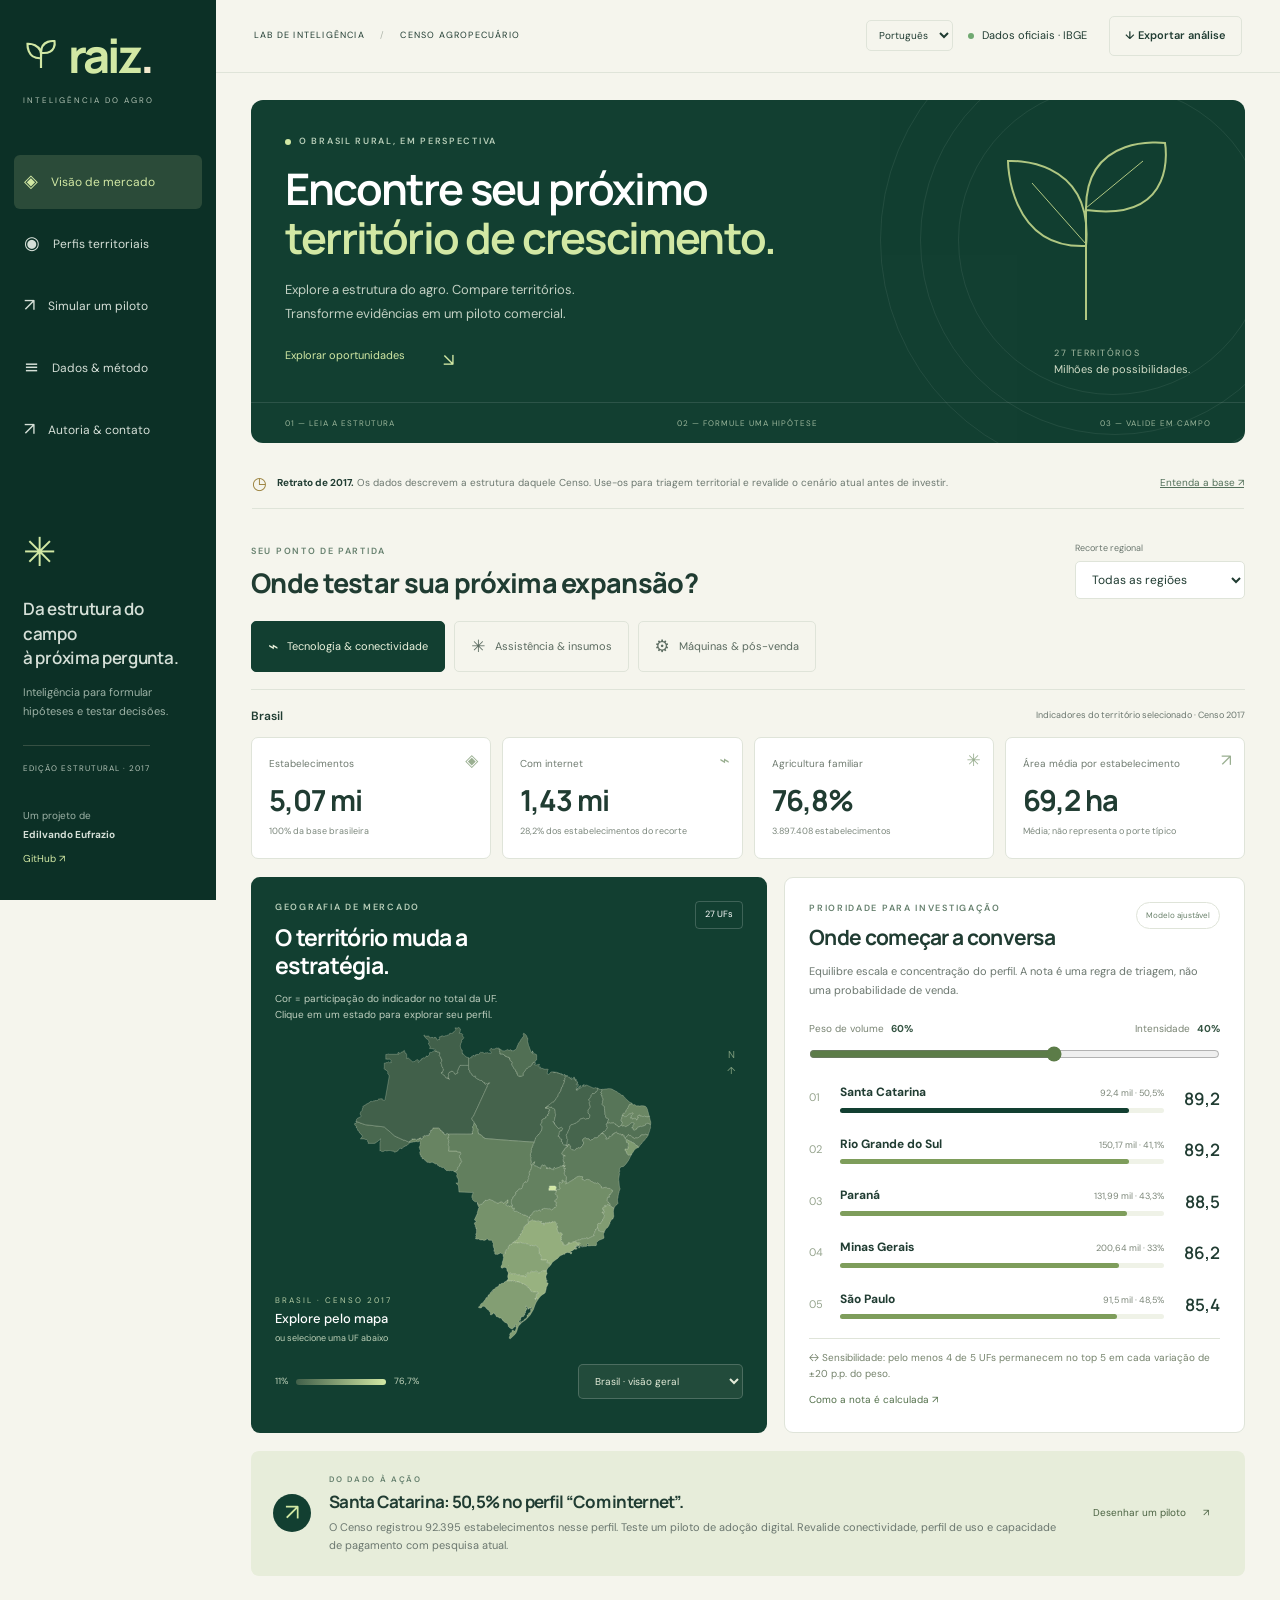
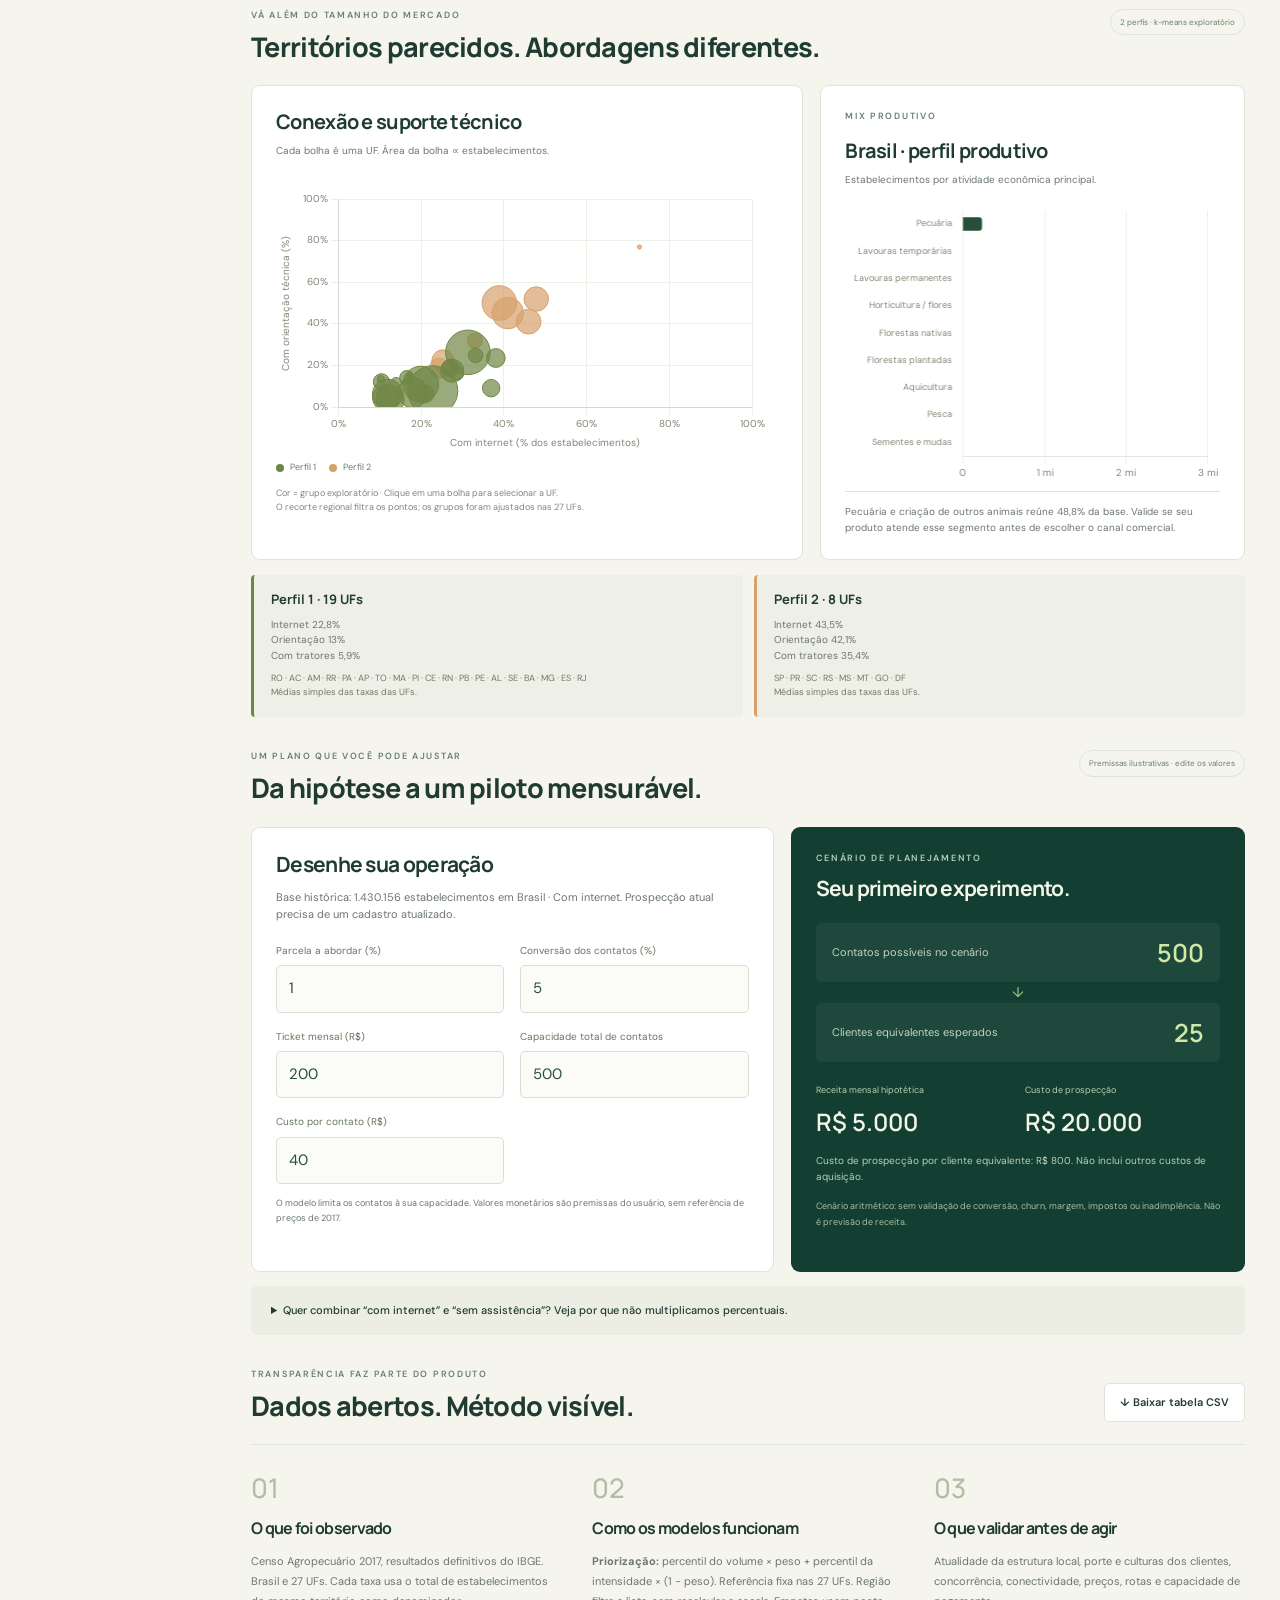
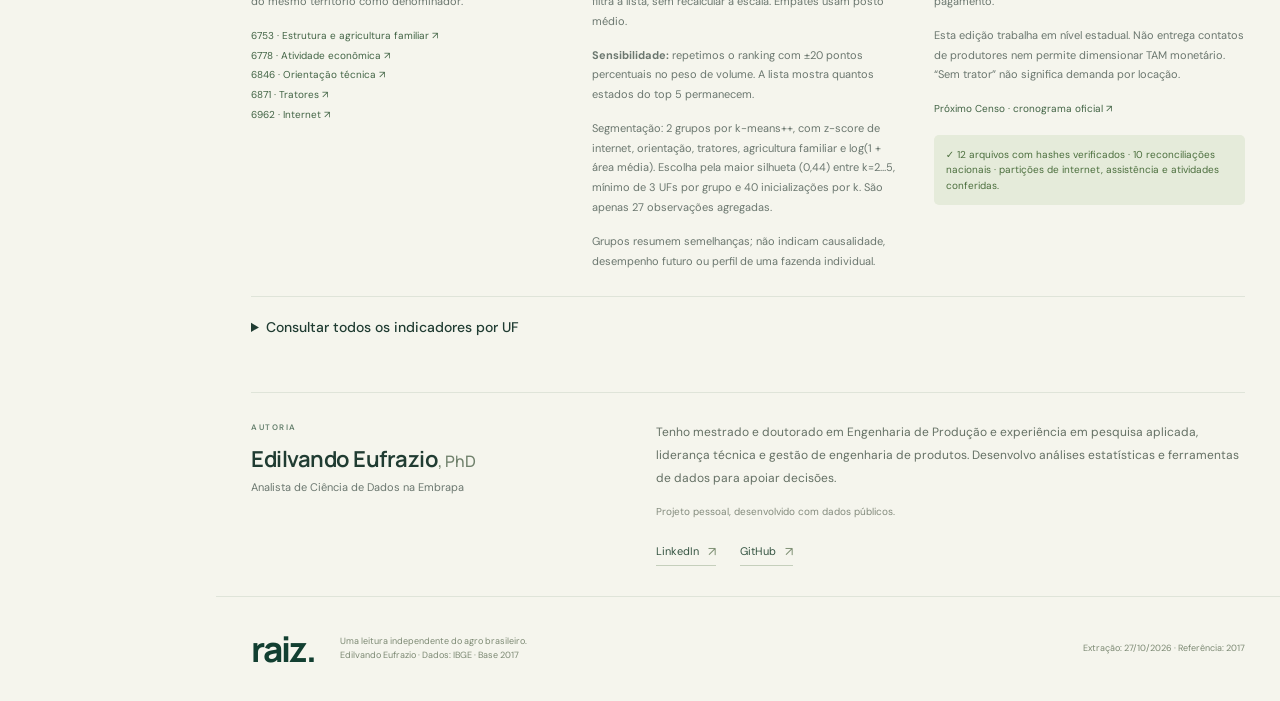
==== commit c691d3ff: "Refine author credentials and experience with concise multilingual biography" ====
--- a/index.html
+++ b/index.html
@@ -10,6 +10,8 @@
 .market-grid>*,.profile-grid>*,.sim-grid>*,.method-grid>*,.author-note>*{min-width:0}.chart-box{min-width:0;max-width:100%}.chart-box canvas{max-width:100%}.table-scroll{max-width:100%}@media(max-width:650px){.hero-art .art-tag{display:none}.hero{min-height:330px}.hero .hero-art{top:55px}.hero-foot{font-size:6px}}
 
 .author-note{border-top:1px solid var(--border);padding:28px 0 10px;display:grid;grid-template-columns:minmax(205px,.8fr) minmax(0,1.3fr);gap:42px}.author-identity .eyebrow{font-size:8px;letter-spacing:1.5px;margin-bottom:12px}.author-identity h2{font-size:22px;letter-spacing:-.5px;font-weight:650}.author-identity p{margin-top:7px;font-size:11px;color:var(--muted)}.author-context>p{font-size:12px;line-height:1.9;max-width:600px;color:#647064}.author-context .author-disclosure{font-size:10px;margin-top:12px;color:#838b7d}.author-links{display:flex;gap:24px;margin-top:18px}.author-links a{font-size:11px;text-decoration:none;color:#355442;display:inline-flex;align-items:center;gap:9px;padding:3px 0;border-bottom:1px solid #c5cfbc}.author-links a:hover{color:#102f22;border-bottom-color:#355442}.author-links span{font-size:13px;color:#7d8f73}@media(max-width:650px){.author-note{grid-template-columns:1fr;gap:18px;padding-top:24px}.author-identity h2{font-size:21px}.author-context>p{font-size:11px}.author-links{margin-top:15px}.author-context .author-disclosure{font-size:9px}}
+
+.author-credential{font-size:.72em;font-weight:500;letter-spacing:0;color:#70816c}
 </style></head><body>
 <a class="skip" href="#main">Ir para o conteúdo</a>
 <aside class="sidebar"><a class="brand" href="#overview" aria-label="Raiz, início"><svg viewBox="0 0 40 40" aria-hidden="true"><path d="M20 34V17M20 23C4 24 5 7 5 7s17-1 15 16ZM20 17C20 2 35 4 35 4s3 15-15 13Z" fill="none" stroke="currentColor" stroke-width="2.4"/></svg><span>raiz<span class="brand-dot">.</span></span></a><div class="brand-caption">INTELIGÊNCIA DO AGRO</div>
@@ -29,7 +31,7 @@
 <section id="profiles" class="workspace"><div class="section-top"><div><div class="eyebrow dark">VÁ ALÉM DO TAMANHO DO MERCADO</div><h2>Territórios parecidos. Abordagens diferentes.</h2></div><span class="pill" id="cluster-label"></span></div><div class="profile-grid"><article class="white-card scatter-card"><div class="card-top"><div><h3>Conexão e suporte técnico</h3><p>Cada bolha é uma UF. Área da bolha ∝ estabelecimentos.</p></div></div><div class="chart-box"><canvas id="scatter" role="img" aria-label="Dispersão: internet no eixo horizontal, orientação técnica no vertical, ambas em percentual. Dados acessíveis na tabela ao final."></canvas></div><div class="cluster-legend" id="cluster-legend"></div><small class="chart-note">Cor = grupo exploratório · Clique em uma bolha para selecionar a UF.<br>O recorte regional filtra os pontos; os grupos foram ajustados nas 27 UFs.</small></article><article class="white-card activity-card"><div class="eyebrow dark">MIX PRODUTIVO</div><h3 id="activity-title">O que estrutura este território?</h3><p>Estabelecimentos por atividade econômica principal.</p><div class="chart-box"><canvas id="activities" role="img" aria-label="Distribuição dos estabelecimentos por atividade econômica principal. Valores disponíveis na exportação."></canvas></div><p id="activity-insight" class="activity-insight"></p></article></div><div class="cluster-cards" id="cluster-cards"></div></section>
 <section id="simulator" class="workspace"><div class="section-top"><div><div class="eyebrow dark">UM PLANO QUE VOCÊ PODE AJUSTAR</div><h2>Da hipótese a um piloto mensurável.</h2></div><span class="pill warm">Premissas ilustrativas · edite os valores</span></div><div class="sim-grid"><article class="white-card"><h3>Desenhe sua operação</h3><p id="sim-base"></p><div class="form-grid"><label>Parcela a abordar (%)<input id="reach" type="number" min="0" max="100" step="0.1" value="1"></label><label>Conversão dos contatos (%)<input id="conversion" type="number" min="0" max="100" step="0.5" value="5"></label><label>Ticket mensal (R$)<input id="ticket" type="number" min="0" step="10" value="200"></label><label>Capacidade total de contatos<input id="capacity" type="number" min="0" step="10" value="500"></label><label>Custo por contato (R$)<input id="cost" type="number" min="0" step="5" value="40"></label></div><p class="small-note">O modelo limita os contatos à sua capacidade. Valores monetários são premissas do usuário, sem referência de preços de 2017.</p></article><article class="sim-output" aria-live="polite"><div class="eyebrow">CENÁRIO DE PLANEJAMENTO</div><h3>Seu primeiro experimento.</h3><div class="funnel"><div><span>Contatos possíveis no cenário</span><b id="sim-contacts"></b></div><span class="funnel-arrow">↓</span><div><span>Clientes equivalentes esperados</span><b id="sim-customers"></b></div></div><div class="sim-metrics"><div><small>Receita mensal hipotética</small><strong id="sim-mrr"></strong></div><div><small>Custo de prospecção</small><strong id="sim-cost"></strong></div></div><p id="sim-cac"></p><p class="small-note light">Cenário aritmético: sem validação de conversão, churn, margem, impostos ou inadimplência. Não é previsão de receita.</p><div id="sim-error" role="alert"></div></article></div><details class="overlap"><summary>Quer combinar “com internet” e “sem assistência”? Veja por que não multiplicamos percentuais.</summary><p id="overlap-text"></p><p>Sem a tabulação conjunta, o intervalo de Fréchet é [máx(0, A + B − N), mín(A, B)]. Multiplicar taxas presumiria independência sem evidência. Esse intervalo descreve 2017 e não é intervalo de confiança nem estimativa de clientes.</p></details></section>
 <section id="evidence" class="workspace evidence"><div class="section-top"><div><div class="eyebrow dark">TRANSPARÊNCIA FAZ PARTE DO PRODUTO</div><h2>Dados abertos. Método visível.</h2></div><button id="csv" class="button">↓ Baixar tabela CSV</button></div><div class="method-grid"><div><span class="method-number">01</span><h3>O que foi observado</h3><p>Censo Agropecuário 2017, resultados definitivos do IBGE. Brasil e 27 UFs. Cada taxa usa o total de estabelecimentos do mesmo território como denominador.</p><p><a href="https://sidra.ibge.gov.br/tabela/6753" target="_blank" rel="noopener">6753 · Estrutura e agricultura familiar ↗</a><br><a href="https://sidra.ibge.gov.br/tabela/6778" target="_blank" rel="noopener">6778 · Atividade econômica ↗</a><br><a href="https://sidra.ibge.gov.br/tabela/6846" target="_blank" rel="noopener">6846 · Orientação técnica ↗</a><br><a href="https://sidra.ibge.gov.br/tabela/6871" target="_blank" rel="noopener">6871 · Tratores ↗</a><br><a href="https://sidra.ibge.gov.br/tabela/6962" target="_blank" rel="noopener">6962 · Internet ↗</a></p></div><div><span class="method-number">02</span><h3>Como os modelos funcionam</h3><p><b>Priorização:</b> percentil do volume × peso + percentil da intensidade × (1 − peso). Referência fixa nas 27 UFs. Região filtra a lista, sem recalcular a escala. Empates usam posto médio.</p><p><b>Sensibilidade:</b> repetimos o ranking com ±20 pontos percentuais no peso de volume. A lista mostra quantos estados do top 5 permanecem.</p><p id="model-method"></p><p>Grupos resumem semelhanças; não indicam causalidade, desempenho futuro ou perfil de uma fazenda individual.</p></div><div><span class="method-number">03</span><h3>O que validar antes de agir</h3><p>Atualidade da estrutura local, porte e culturas dos clientes, concorrência, conectividade, preços, rotas e capacidade de pagamento.</p><p>Esta edição trabalha em nível estadual. Não entrega contatos de produtores nem permite dimensionar TAM monetário. “Sem trator” não significa demanda por locação.</p><p><a href="https://12censoagro.ibge.gov.br/" target="_blank" rel="noopener">Próximo Censo · cronograma oficial ↗</a></p><div class="validation" id="validation"></div></div></div><details><summary>Consultar todos os indicadores por UF</summary><div class="table-tools"><label for="search">Buscar UF<input id="search" type="search" placeholder="Estado ou sigla"></label><label for="sort">Ordenar por<select id="sort"><option value="score">Nota da missão ↓</option><option value="establishments">Estabelecimentos ↓</option><option value="internet">Com internet ↓</option><option value="assistance">Com orientação ↓</option><option value="tractor_farms">Com tratores ↓</option><option value="name">Nome A–Z</option></select></label></div><div class="table-scroll"><table><caption>Indicadores observados em 2017; nota calculada para a missão e o peso selecionados.</caption><thead><tr><th>UF / Estado</th><th>Estab.</th><th>Internet</th><th>Orientação</th><th>Com tratores</th><th>Familiar</th><th>Nota</th></tr></thead><tbody id="table"></tbody></table></div></details></section>
-<section id="about" class="workspace"><article class="author-note"><div class="author-identity"><div class="eyebrow dark">AUTORIA</div><h2>Edilvando Eufrazio</h2><p>Ciência de dados aplicada</p></div><div class="author-context"><p>Trabalho com estatística, modelagem e visualização de dados para apoiar decisões. O Raiz reúne essa abordagem em uma ferramenta aberta para explorar o agro brasileiro.</p><p class="author-disclosure">Projeto pessoal, desenvolvido com dados públicos.</p><div class="author-links"><a href="https://www.linkedin.com/in/edilvando-eufrazio-49b63417/" target="_blank" rel="noopener">LinkedIn <span aria-hidden="true">↗</span></a><a href="https://github.com/edilvando/raiz-agro-intelligence" target="_blank" rel="noopener">GitHub <span aria-hidden="true">↗</span></a></div></div></article></section><footer><a class="footer-brand" href="#overview">raiz.</a><span>Uma leitura independente do agro brasileiro.<br>Edilvando Eufrazio · Dados: IBGE · Base 2017</span><span id="retrieved"></span></footer></main>
+<section id="about" class="workspace"><article class="author-note"><div class="author-identity"><div class="eyebrow dark">AUTORIA</div><h2>Edilvando Eufrazio<span class="author-credential">, PhD</span></h2><p>Analista de Ciência de Dados na Embrapa</p></div><div class="author-context"><p>Tenho mestrado e doutorado em Engenharia de Produção e experiência em pesquisa aplicada, liderança técnica e gestão de engenharia de produtos. Desenvolvo análises estatísticas e ferramentas de dados para apoiar decisões.</p><p class="author-disclosure">Projeto pessoal, desenvolvido com dados públicos.</p><div class="author-links"><a href="https://www.linkedin.com/in/edilvando-eufrazio-49b63417/" target="_blank" rel="noopener">LinkedIn <span aria-hidden="true">↗</span></a><a href="https://github.com/edilvando/raiz-agro-intelligence" target="_blank" rel="noopener">GitHub <span aria-hidden="true">↗</span></a></div></div></article></section><footer><a class="footer-brand" href="#overview">raiz.</a><span>Uma leitura independente do agro brasileiro.<br>Edilvando Eufrazio · Dados: IBGE · Base 2017</span><span id="retrieved"></span></footer></main>
 <script>/*!
  * Chart.js v4.5.1
  * https://www.chartjs.org
@@ -61,7 +63,7 @@
 ['Ir para o conteúdo','Skip to content','跳转到内容'],['INTELIGÊNCIA DO AGRO','AGRICULTURAL INTELLIGENCE','农业商业洞察'],['◈ Visão de mercado','◈ Market overview','◈ 市场概览'],['Visão de mercado','Market overview','市场概览'],['Perfis territoriais','Territorial profiles','地区特征'],['Simular um piloto','Plan a pilot','试点模拟'],['Dados & método','Data & methods','数据与方法'],['Autoria & contato','Author & contact','作者与联系'],
 ['Da estrutura do campo','From rural structure','从农业结构'],['à próxima pergunta.','to the next question.','到下一个问题。'],['Inteligência para formular hipóteses e testar decisões.','Evidence to formulate hypotheses and test decisions.','用数据提出假设，检验决策。'],['EDIÇÃO ESTRUTURAL · 2017','STRUCTURAL EDITION · 2017','结构分析版 · 2017'],['Um projeto de','A project by','项目作者'],['LAB DE INTELIGÊNCIA','INTELLIGENCE LAB','数据洞察实验室'],['CENSO AGROPECUÁRIO','AGRICULTURAL CENSUS','农业普查'],['Idioma','Language','语言'],['Dados oficiais · IBGE','Official data · IBGE','官方数据 · IBGE'],['↓ Exportar análise','↓ Export analysis','↓ 导出分析'],['O BRASIL RURAL, EM PERSPECTIVA','A NEW PERSPECTIVE ON RURAL BRAZIL','从数据看巴西农业'],['Encontre seu próximo','Find your next','寻找下一个'],['território de crescimento.','territory for growth.','业务增长区域。'],['Explore a estrutura do agro. Compare territórios.','Explore agricultural structure. Compare territories.','探索农业结构，比较地区特征。'],['Transforme evidências em um piloto comercial.','Turn evidence into a commercial pilot.','将数据洞察转化为商业试点。'],['Explorar oportunidades','Explore opportunities','探索机遇'],['27 TERRITÓRIOS','27 TERRITORIES','27个州级地区'],['Milhões de possibilidades.','Millions of possibilities.','发现更多可能。'],['01 — LEIA A ESTRUTURA','01 — READ THE STRUCTURE','01 — 了解结构'],['02 — FORMULE UMA HIPÓTESE','02 — FORM A HYPOTHESIS','02 — 提出假设'],['03 — VALIDE EM CAMPO','03 — VALIDATE IN THE FIELD','03 — 实地验证'],['Retrato de 2017.','A 2017 snapshot.','2017年数据快照。'],['Os dados descrevem a estrutura daquele Censo. Use-os para triagem territorial e revalide o cenário atual antes de investir.','The data describe the structure recorded in that census. Use them for territorial screening and verify current conditions before investing.','数据反映该次普查记录的农业结构。可用于地区初筛；投资前请核实当前情况。'],['Entenda a base ↗','Understand the baseline ↗','了解数据基础 ↗'],['SEU PONTO DE PARTIDA','YOUR STARTING POINT','从这里开始'],['Onde testar sua próxima expansão?','Where should you test your next expansion?','下一次业务扩展，应在哪里试点？'],['Recorte regional','Region filter','地区筛选'],['Todas as regiões','All regions','所有地区'],['Norte','North','北部'],['Nordeste','Northeast','东北部'],['Sudeste','Southeast','东南部'],['Sul','South','南部'],['Centro-Oeste','Central-West','中西部'],['Objetivo de negócio','Business objective','业务目标'],['Tecnologia & conectividade','Technology & connectivity','技术与连接'],['Assistência & insumos','Advisory & inputs','农技服务与投入品'],['Máquinas & pós-venda','Machinery & after-sales','农机与售后'],['Brasil','Brazil','巴西'],['Limpar seleção ×','Clear selection ×','清除选择 ×'],['Indicadores do território selecionado · Censo 2017','Selected territory indicators · 2017 Census','所选地区指标 · 2017年普查'],['Estabelecimentos','Establishments','农业经营单位'],['Com internet','With internet access','可上网的经营单位'],['Sem orientação técnica','Without technical advice','未接受农技指导'],['Estabelecimentos com tratores','Establishments with tractors','拥有拖拉机的经营单位'],['Agricultura familiar','Family farming','家庭农业'],['Área média por estabelecimento','Mean area per establishment','经营单位平均面积'],['Média; não representa o porte típico','Mean; does not represent typical size','均值；不代表典型规模'],['GEOGRAFIA DE MERCADO','MARKET GEOGRAPHY','市场地理分布'],['O território muda a estratégia.','The territory shapes the strategy.','不同地区，需要不同策略。'],['27 UFs','27 states','27个州级地区'],['Cor = participação do indicador no total da UF.','Color = indicator share of establishments within each state.','颜色表示该指标占本州经营单位总数的比例。'],['Clique em um estado para explorar seu perfil.','Click a state to explore its profile.','点击一个州，查看其特征。'],['Explore pelo mapa','Explore the map','探索地图'],['ou selecione uma UF abaixo','or select a state below','或在下方选择州'],['Selecionar estado','Select a state','选择州'],['Brasil · visão geral','Brazil · overview','巴西 · 概览'],['PRIORIDADE PARA INVESTIGAÇÃO','PRIORITIES FOR INVESTIGATION','优先调查方向'],['Onde começar a conversa','Where to start the conversation','从哪里开始接触市场'],['Modelo ajustável','Adjustable model','可调模型'],['Equilibre escala e concentração do perfil. A nota é uma regra de triagem, não uma probabilidade de venda.','Balance scale and profile concentration. This score is a screening rule, not a sales probability.','平衡经营单位数量与目标特征占比。评分是一种初筛规则，并非成交概率。'],['Peso de volume','Volume weight','数量权重'],['Intensidade','Concentration','特征占比'],['Como a nota é calculada ↗','How the score is calculated ↗','评分如何计算 ↗'],['DO DADO À AÇÃO','FROM DATA TO ACTION','从数据到行动'],['Desenhar um piloto','Design a pilot','设计试点'],['VÁ ALÉM DO TAMANHO DO MERCADO','LOOK BEYOND MARKET SIZE','超越市场规模'],['Territórios parecidos. Abordagens diferentes.','Similar territories. Different approaches.','相似的地区，不同的路径。'],['Conexão e suporte técnico','Connectivity and technical support','网络连接与技术支持'],['Cada bolha é uma UF. Área da bolha ∝ estabelecimentos.','Each bubble is a state. Bubble area ∝ establishment count.','每个气泡代表一个州；气泡面积与经营单位数量成正比。'],['Cor = grupo exploratório · Clique em uma bolha para selecionar a UF.','Color = exploratory group · Click a bubble to select a state.','颜色表示探索性分组；点击气泡可选择州。'],['O recorte regional filtra os pontos; os grupos foram ajustados nas 27 UFs.','The region filter selects points; groups were fitted using all 27 states.','地区筛选控制显示的数据点；分组模型使用了全部27个州级地区。'],['MIX PRODUTIVO','PRODUCTION MIX','生产结构'],['O que estrutura este território?','What shapes this territory?','该地区的农业结构是什么？'],['Estabelecimentos por atividade econômica principal.','Establishments by main economic activity.','按主要经济活动分类的经营单位。'],['UM PLANO QUE VOCÊ PODE AJUSTAR','A PLAN YOU CAN ADJUST','可调整的经营计划'],['Da hipótese a um piloto mensurável.','From a hypothesis to a measurable pilot.','从假设到可衡量的试点。'],['Premissas ilustrativas · edite os valores','Illustrative assumptions · edit the values','示例假设 · 请修改数值'],['Desenhe sua operação','Design your operation','设计业务方案'],['Parcela a abordar (%)','Share to approach (%)','拟接触比例（%）'],['Conversão dos contatos (%)','Contact conversion (%)','接触转化率（%）'],['Ticket mensal (R$)','Monthly fee (BRL)','月均客单价（巴西雷亚尔）'],['Capacidade total de contatos','Total contact capacity','接触总容量'],['Custo por contato (R$)','Cost per contact (BRL)','每次接触成本（巴西雷亚尔）'],['O modelo limita os contatos à sua capacidade. Valores monetários são premissas do usuário, sem referência de preços de 2017.','Contacts are capped by your capacity. Monetary values are user assumptions, not 2017 reference prices.','接触数量受您设定的容量限制。金额为用户假设，并非2017年参考价格。'],['CENÁRIO DE PLANEJAMENTO','PLANNING SCENARIO','规划情景'],['Seu primeiro experimento.','Your first experiment.','您的第一个试验。'],['Contatos possíveis no cenário','Possible contacts in this scenario','该情景下可接触数量'],['Clientes equivalentes esperados','Expected customer equivalents','预期等效客户数'],['Receita mensal hipotética','Hypothetical monthly revenue','假设月收入'],['Custo de prospecção','Prospecting cost','市场拓展成本'],['Cenário aritmético: sem validação de conversão, churn, margem, impostos ou inadimplência. Não é previsão de receita.','Arithmetic scenario: conversion, churn, margin, taxes and defaults are not validated. This is not a revenue forecast.','算术情景：尚未验证转化率、客户流失、利润率、税费或违约情况，不构成收入预测。'],['Quer combinar “com internet” e “sem assistência”? Veja por que não multiplicamos percentuais.','Combining “internet access” and “no technical advice”? Here is why we do not multiply percentages.','想同时筛选“可上网”和“无农技指导”？了解为何不能直接相乘。'],['Sem a tabulação conjunta, o intervalo de Fréchet é [máx(0, A + B − N), mín(A, B)]. Multiplicar taxas presumiria independência sem evidência. Esse intervalo descreve 2017 e não é intervalo de confiança nem estimativa de clientes.','Without a joint tabulation, the Fréchet bounds are [max(0, A + B − N), min(A, B)]. Multiplying rates would assume independence without evidence. These bounds describe 2017; they are neither a confidence interval nor a customer estimate.','缺少联合列联表时，Fréchet界为[max(0, A + B − N), min(A, B)]。将比例相乘相当于无证据地假定独立性。该范围描述2017年，不是置信区间，也不是客户数估计。'],
 ['TRANSPARÊNCIA FAZ PARTE DO PRODUTO','TRANSPARENCY IS PART OF THE PRODUCT','透明度也是产品的一部分'],['Dados abertos. Método visível.','Open data. Visible methods.','开放数据，透明方法。'],['↓ Baixar tabela CSV','↓ Download CSV table','↓ 下载CSV表'],['O que foi observado','What was observed','观测了什么'],['Censo Agropecuário 2017, resultados definitivos do IBGE. Brasil e 27 UFs. Cada taxa usa o total de estabelecimentos do mesmo território como denominador.','IBGE 2017 Agricultural Census, final results. Brazil and 27 states. Each rate uses the establishment total in the same territory as its denominator.','巴西IBGE 2017年农业普查最终结果，覆盖全国及27个州级地区。每项比率均以同一地区经营单位总数为分母。'],['6753 · Estrutura e agricultura familiar ↗','6753 · Structure and family farming ↗','6753 · 结构与家庭农业 ↗'],['6778 · Atividade econômica ↗','6778 · Economic activity ↗','6778 · 经济活动 ↗'],['6846 · Orientação técnica ↗','6846 · Technical advice ↗','6846 · 农技指导 ↗'],['6871 · Tratores ↗','6871 · Tractors ↗','6871 · 拖拉机 ↗'],['6962 · Internet ↗','6962 · Internet ↗','6962 · 互联网 ↗'],['Como os modelos funcionam','How the models work','模型如何运作'],['Priorização:','Prioritization:','优先级：'],['percentil do volume × peso + percentil da intensidade × (1 − peso). Referência fixa nas 27 UFs. Região filtra a lista, sem recalcular a escala. Empates usam posto médio.','volume percentile × weight + concentration percentile × (1 − weight). Fixed reference across all 27 states. Region filters the list without rescaling. Ties use midranks.','数量百分位×权重＋特征占比百分位×（1−权重）。参照范围固定为27个州级地区。地区筛选只过滤列表，不重新计算尺度；并列值采用平均秩。'],['Sensibilidade:','Sensitivity:','敏感性：'],['repetimos o ranking com ±20 pontos percentuais no peso de volume. A lista mostra quantos estados do top 5 permanecem.','we repeat the ranking with volume weight shifted by ±20 percentage points. The list shows how many top-five states remain.','将数量权重上下调整20个百分点，重新排序，并显示原前五名中保留的州数。'],['Grupos resumem semelhanças; não indicam causalidade, desempenho futuro ou perfil de uma fazenda individual.','Groups summarize similarities; they do not establish causation, future performance or an individual farm profile.','分组仅概括相似性，不说明因果关系、未来表现或单个农场特征。'],['O que validar antes de agir','What to validate before acting','行动前应验证什么'],['Atualidade da estrutura local, porte e culturas dos clientes, concorrência, conectividade, preços, rotas e capacidade de pagamento.','Current local structure, customer size and crops, competition, connectivity, prices, routes and ability to pay.','当地结构是否仍然适用，以及客户规模、作物、竞争、网络、价格、路线和支付能力。'],['Esta edição trabalha em nível estadual. Não entrega contatos de produtores nem permite dimensionar TAM monetário. “Sem trator” não significa demanda por locação.','This edition works at state level. It does not provide producer contacts or a monetary TAM. “No tractor” does not imply rental demand.','本版本按州级地区分析，不提供生产者联系方式，也不估算货币化总潜在市场。“没有拖拉机”并不等于存在租赁需求。'],['Próximo Censo · cronograma oficial ↗','Next census · official schedule ↗','下一次普查 · 官方时间表 ↗'],['Consultar todos os indicadores por UF','View all indicators by state','查看各州全部指标'],['Buscar UF','Search states','搜索州'],['Estado ou sigla','State or abbreviation','州名或缩写'],['Ordenar por','Sort by','排序依据'],['Nota da missão ↓','Mission score ↓','业务目标评分 ↓'],['Estabelecimentos ↓','Establishments ↓','经营单位数量 ↓'],['Com internet ↓','Internet access ↓','可上网数量 ↓'],['Com orientação ↓','Technical advice ↓','接受农技指导数量 ↓'],['Com tratores ↓','Tractor ownership ↓','拥有拖拉机数量 ↓'],['Nome A–Z','Name A–Z','名称 A–Z'],['Indicadores observados em 2017; nota calculada para a missão e o peso selecionados.','Indicators observed in 2017; score calculated for the selected mission and weight.','2017年观测指标；评分根据所选业务目标和权重计算。'],['UF / Estado','State','州级地区'],['Estab.','Estab.','经营单位'],['Internet','Internet','互联网'],['Orientação','Advice','农技指导'],['Com tratores','With tractors','拥有拖拉机'],['Familiar','Family','家庭农业'],['Nota','Score','评分'],['Uma leitura independente do agro brasileiro.','An independent view of Brazilian agriculture.','独立观察巴西农业。'],['Edilvando Eufrazio · Dados: IBGE · Base 2017','Edilvando Eufrazio · Data: IBGE · Reference 2017','Edilvando Eufrazio · 数据：IBGE · 基期2017年'],
-['AUTORIA','AUTHOR','作者'],['Ciência de dados aplicada','Applied data science','应用数据科学'],['Trabalho com estatística, modelagem e visualização de dados para apoiar decisões. O Raiz reúne essa abordagem em uma ferramenta aberta para explorar o agro brasileiro.','I use statistics, modeling and data visualization to support decisions. Raiz brings this approach together in an open tool for exploring Brazilian agriculture.','我运用统计、建模与数据可视化支持决策。Raiz将这一方法融入开放工具，帮助探索巴西农业。'],['Projeto pessoal, desenvolvido com dados públicos.','A personal project built with public data.','使用公开数据开发的个人项目。'],
+['AUTORIA','AUTHOR','作者'],['Analista de Ciência de Dados na Embrapa','Data Science Analyst at Embrapa','Embrapa数据科学分析师'],['Tenho mestrado e doutorado em Engenharia de Produção e experiência em pesquisa aplicada, liderança técnica e gestão de engenharia de produtos. Desenvolvo análises estatísticas e ferramentas de dados para apoiar decisões.','I hold an MSc and a PhD in Production Engineering, with experience in applied research, technical leadership and product engineering management. I develop statistical analyses and data tools to support decisions.','我拥有生产工程硕士和博士学位，具有应用研究、技术领导和产品工程管理经验。我开展统计分析并开发数据工具，为决策提供支持。'],['Projeto pessoal, desenvolvido com dados públicos.','A personal project built with public data.','使用公开数据开发的个人项目。'],
 ['Perfil 1','Profile 1','类型1'],['Perfil 2','Profile 2','类型2'],['Perfil 3','Profile 3','类型3'],['Perfil 4','Profile 4','类型4'],['Perfil 5','Profile 5','类型5'],['Onde investigar a lacuna de assistência?','Where should you investigate advisory gaps?','应在哪里调查农技服务缺口？'],['Onde investigar serviços para a frota?','Where should you investigate fleet services?','应在哪里调查农机服务需求？'],['Teste um piloto de adoção digital. Revalide conectividade, perfil de uso e capacidade de pagamento com pesquisa atual.','Test a digital adoption pilot. Reassess connectivity, usage patterns and ability to pay through current field research.','开展数字技术采纳试点，并通过当前实地调研重新核实网络连接、使用习惯和支付能力。'],['Investigue necessidades agronômicas com parceiros locais. Ausência de orientação em 2017 não demonstra intenção de contratar hoje.','Investigate agronomic needs with local partners. Lack of advice in 2017 does not demonstrate willingness to purchase today.','与当地合作伙伴调查农艺需求。2017年未接受指导，并不表示今天有购买服务的意愿。'],['Valide manutenção, peças e renovação com uma amostra de proprietários. Posse de tratores em 2017 não informa idade ou estado atual da frota.','Validate maintenance, parts and replacement needs with a sample of owners. Tractor ownership in 2017 does not reveal the fleet’s current age or condition.','通过业主样本核实维修、配件和更新需求。2017年的拖拉机拥有情况不能说明当前机龄或设备状况。'],['Com internet (% dos estabelecimentos)','With internet access (% of establishments)','可上网的经营单位（%）'],['Com orientação técnica (%)','With technical advice (%)','接受农技指导（%）'],['Lavouras temporárias','Temporary crops','一年生作物'],['Horticultura / flores','Horticulture / flowers','园艺／花卉'],['Lavouras permanentes','Permanent crops','多年生作物'],['Sementes e mudas','Seeds and seedlings','种子与种苗'],['Pecuária','Livestock','畜牧业'],['Florestas plantadas','Planted forests','人工林'],['Florestas nativas','Native forests','天然林'],['Pesca','Fishing','渔业'],['Aquicultura','Aquaculture','水产养殖'],['Produção de lavouras temporárias','Temporary crop production','一年生作物生产'],['Horticultura e floricultura','Horticulture and floriculture','园艺与花卉种植'],['Produção de lavouras permanentes','Permanent crop production','多年生作物生产'],['Produção de sementes e mudas certificadas','Certified seed and seedling production','认证种子和种苗生产'],['Pecuária e criação de outros animais','Livestock and other animal production','畜牧业及其他动物养殖'],['Produção florestal - florestas plantadas','Forestry — planted forests','林业—人工林'],['Produção florestal - florestas nativas','Forestry — native forests','林业—天然林']
 ];
 rows.push(
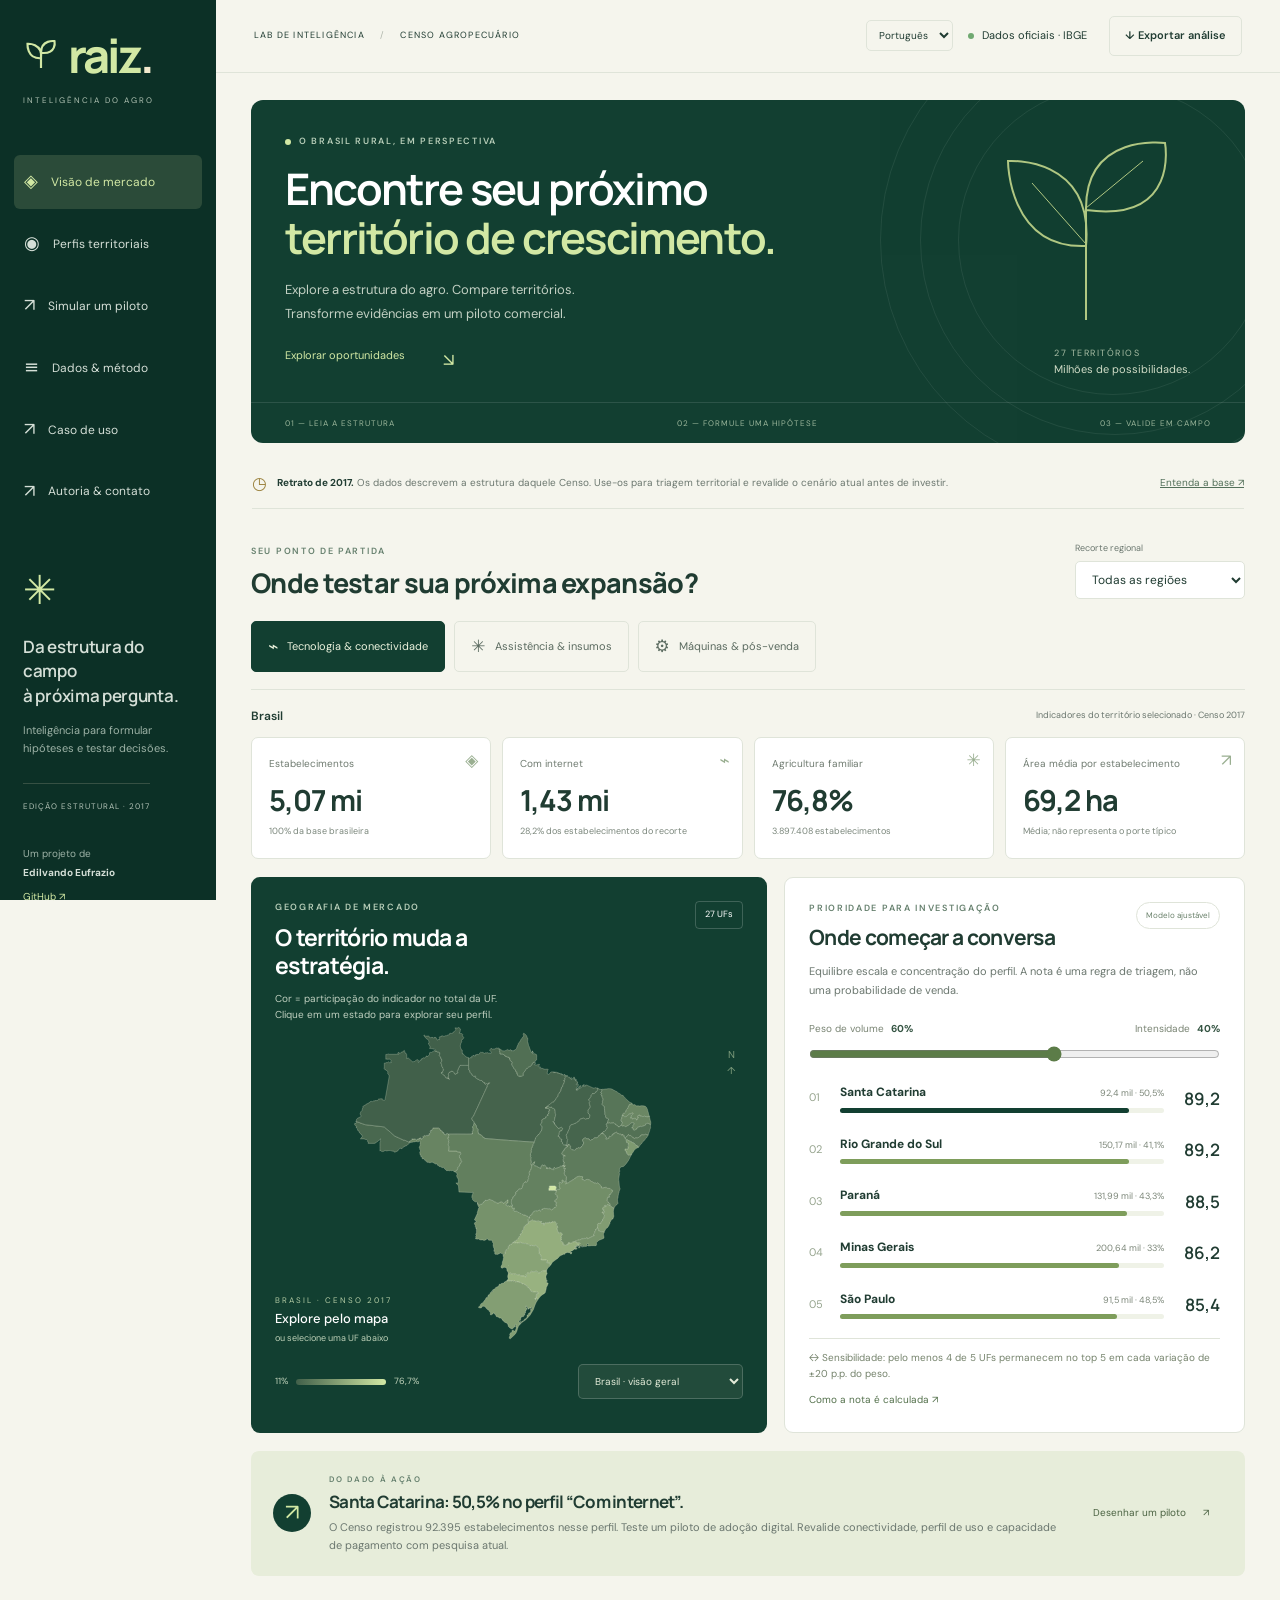
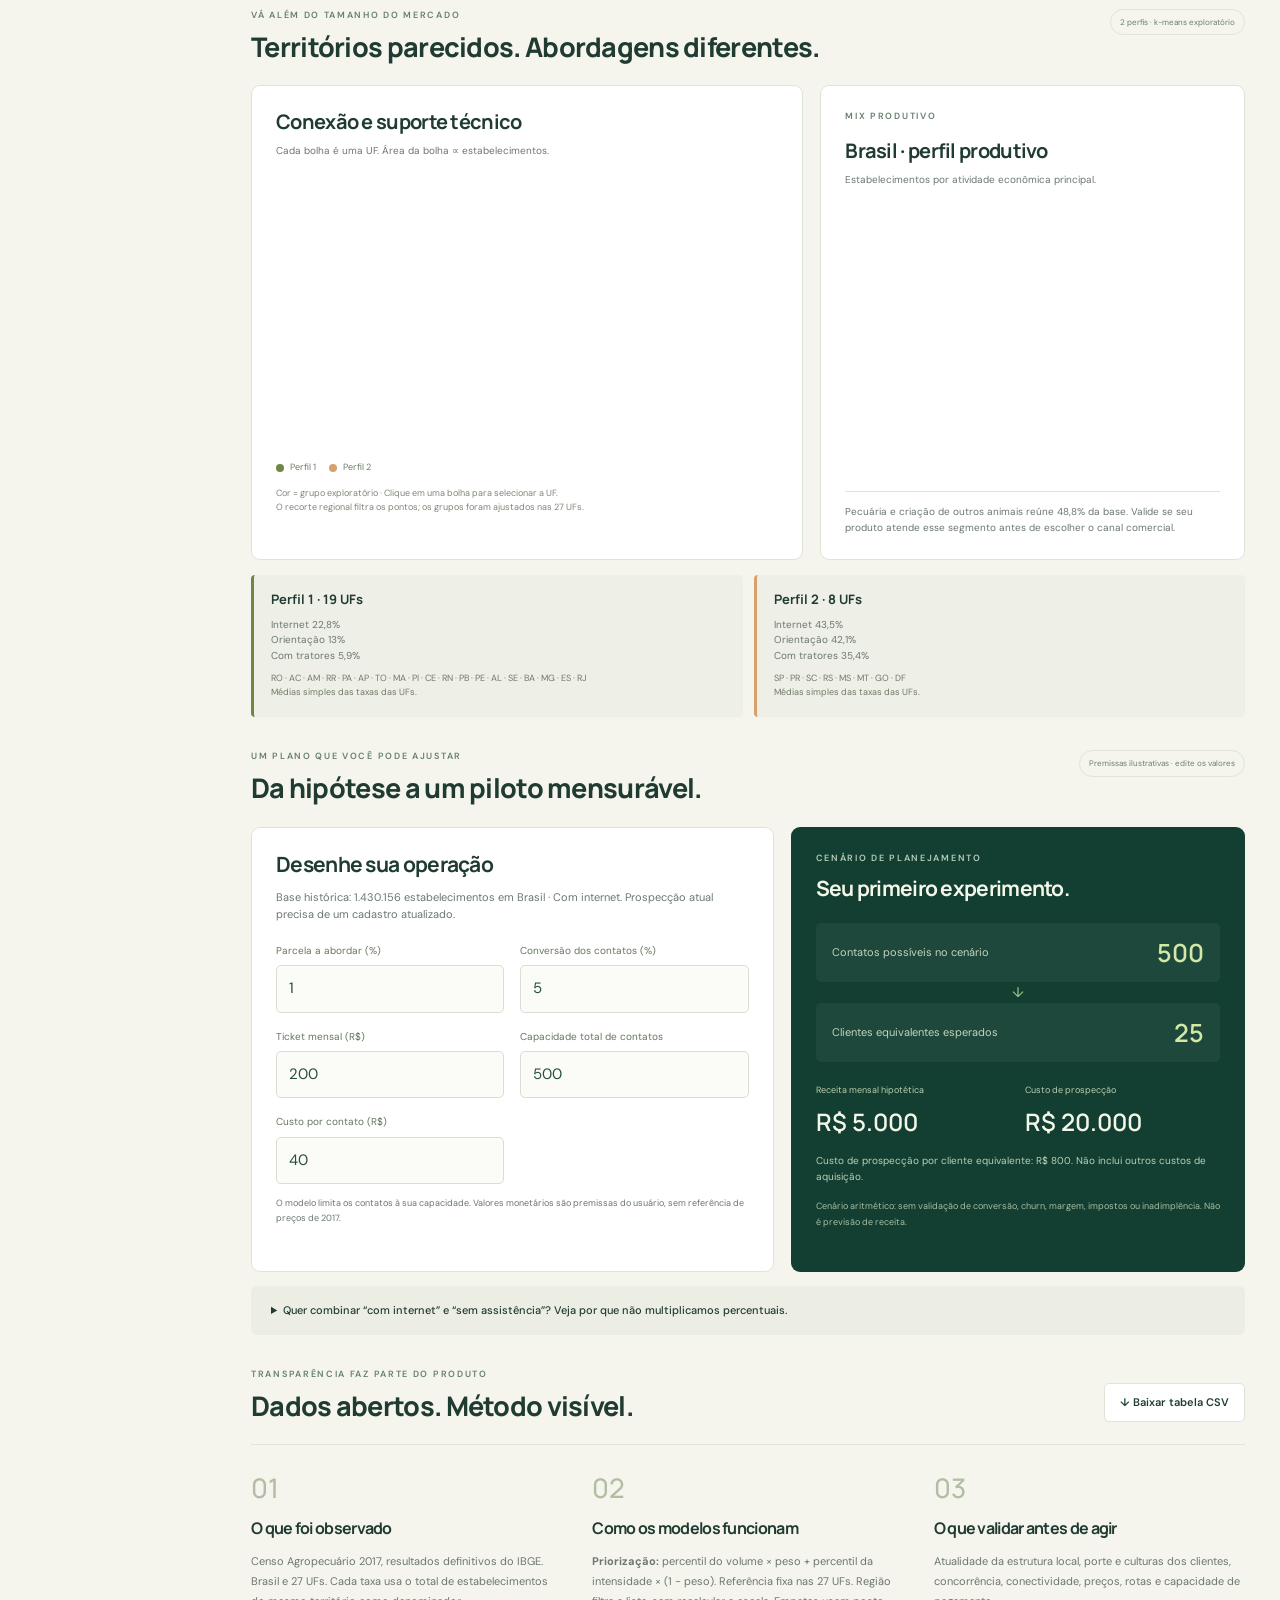
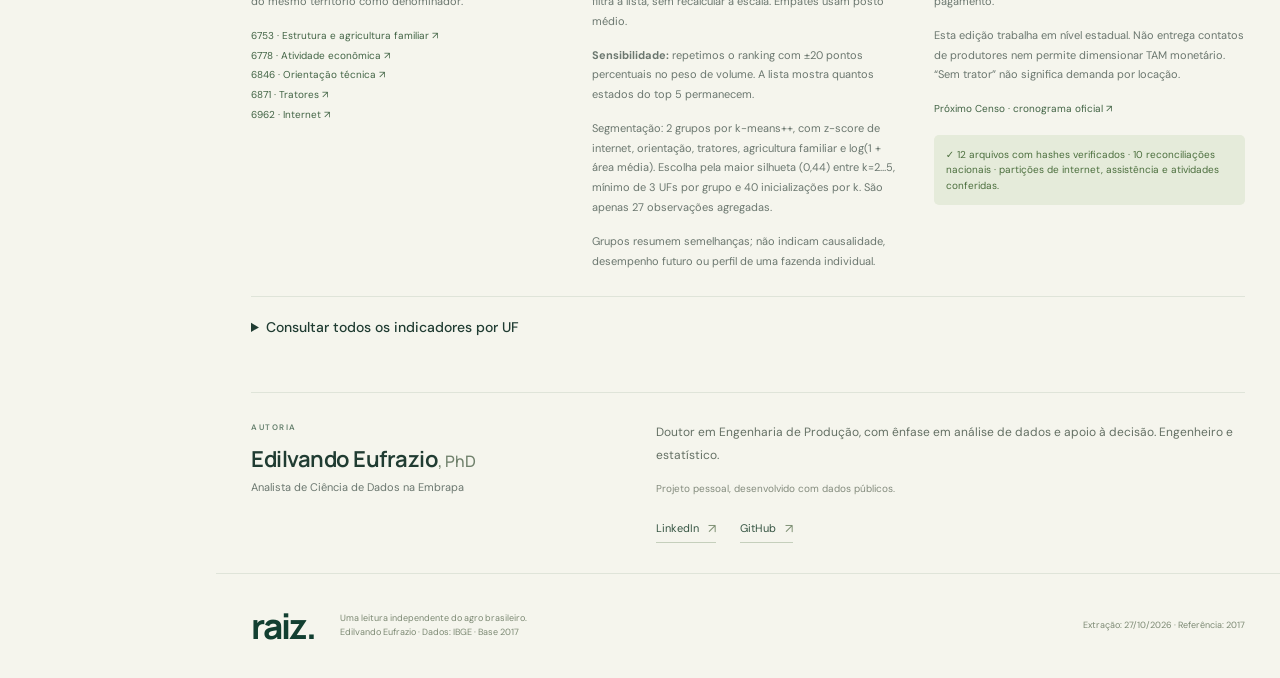
==== commit ab079e38: "Add reproducible agtech pilot case and simplify author description" ====
--- a/index.html
+++ b/index.html
@@ -15,7 +15,7 @@
 </style></head><body>
 <a class="skip" href="#main">Ir para o conteúdo</a>
 <aside class="sidebar"><a class="brand" href="#overview" aria-label="Raiz, início"><svg viewBox="0 0 40 40" aria-hidden="true"><path d="M20 34V17M20 23C4 24 5 7 5 7s17-1 15 16ZM20 17C20 2 35 4 35 4s3 15-15 13Z" fill="none" stroke="currentColor" stroke-width="2.4"/></svg><span>raiz<span class="brand-dot">.</span></span></a><div class="brand-caption">INTELIGÊNCIA DO AGRO</div>
-<nav aria-label="Navegação principal"><a class="nav-active" href="#overview"><span>◈</span> Visão de mercado</a><a href="#profiles"><span>◉</span> Perfis territoriais</a><a href="#simulator"><span>↗</span> Simular um piloto</a><a href="#evidence"><span>≡</span> Dados & método</a><a href="#about"><span>↗</span> Autoria & contato</a></nav>
+<nav aria-label="Navegação principal"><a class="nav-active" href="#overview"><span>◈</span> Visão de mercado</a><a href="#profiles"><span>◉</span> Perfis territoriais</a><a href="#simulator"><span>↗</span> Simular um piloto</a><a href="#evidence"><span>≡</span> Dados & método</a><a href="piloto-agtech.html"><span>↗</span> Caso de uso</a><a href="#about"><span>↗</span> Autoria & contato</a></nav>
 <div class="sidebar-note"><div class="seed">✳</div><strong>Da estrutura do campo<br>à próxima pergunta.</strong><p>Inteligência para formular hipóteses e testar decisões.</p><span class="edition">EDIÇÃO ESTRUTURAL · 2017</span></div><div class="author">Um projeto de<br><b>Edilvando Eufrazio</b><br><a href="https://github.com/edilvando/raiz-agro-intelligence" target="_blank" rel="noopener">GitHub ↗</a></div></aside>
 <main id="main"><header class="topbar"><span>LAB DE INTELIGÊNCIA <span class="slash">/</span> CENSO AGROPECUÁRIO</span><div><label class="sr-only" for="language">Idioma</label><select id="language" aria-label="Idioma"><option value="pt-BR">Português</option><option value="en-US">English</option><option value="zh-CN">中文</option></select><span class="source-dot"></span> Dados oficiais · IBGE <button id="export" class="button quiet">↓ Exportar análise</button></div></header>
 <section class="hero" id="overview"><div class="hero-copy"><div class="eyebrow"><span></span> O BRASIL RURAL, EM PERSPECTIVA</div><h1>Encontre seu próximo<br><em>território de crescimento.</em></h1><p>Explore a estrutura do agro. Compare territórios.<br>Transforme evidências em um piloto comercial.</p><a class="hero-link" href="#territory">Explorar oportunidades <span>↘</span></a></div><div class="hero-art" aria-hidden="true"><div class="orbit orbit-one"></div><div class="orbit orbit-two"></div><div class="orbit orbit-three"></div><svg viewBox="0 0 260 260"><path d="M128 220V107M128 146C50 149 50 61 50 61s86-6 78 85ZM128 110C127 32 207 43 207 43s15 80-79 67Z" fill="none" stroke="currentColor" stroke-width="2"/><path d="m128 144-54-61m54 25 57-47" fill="none" stroke="currentColor"/></svg><span class="art-tag">27 TERRITÓRIOS<br><b>Milhões de possibilidades.</b></span></div><div class="hero-foot"><span>01 — LEIA A ESTRUTURA</span><span>02 — FORMULE UMA HIPÓTESE</span><span>03 — VALIDE EM CAMPO</span></div></section>
@@ -31,7 +31,7 @@
 <section id="profiles" class="workspace"><div class="section-top"><div><div class="eyebrow dark">VÁ ALÉM DO TAMANHO DO MERCADO</div><h2>Territórios parecidos. Abordagens diferentes.</h2></div><span class="pill" id="cluster-label"></span></div><div class="profile-grid"><article class="white-card scatter-card"><div class="card-top"><div><h3>Conexão e suporte técnico</h3><p>Cada bolha é uma UF. Área da bolha ∝ estabelecimentos.</p></div></div><div class="chart-box"><canvas id="scatter" role="img" aria-label="Dispersão: internet no eixo horizontal, orientação técnica no vertical, ambas em percentual. Dados acessíveis na tabela ao final."></canvas></div><div class="cluster-legend" id="cluster-legend"></div><small class="chart-note">Cor = grupo exploratório · Clique em uma bolha para selecionar a UF.<br>O recorte regional filtra os pontos; os grupos foram ajustados nas 27 UFs.</small></article><article class="white-card activity-card"><div class="eyebrow dark">MIX PRODUTIVO</div><h3 id="activity-title">O que estrutura este território?</h3><p>Estabelecimentos por atividade econômica principal.</p><div class="chart-box"><canvas id="activities" role="img" aria-label="Distribuição dos estabelecimentos por atividade econômica principal. Valores disponíveis na exportação."></canvas></div><p id="activity-insight" class="activity-insight"></p></article></div><div class="cluster-cards" id="cluster-cards"></div></section>
 <section id="simulator" class="workspace"><div class="section-top"><div><div class="eyebrow dark">UM PLANO QUE VOCÊ PODE AJUSTAR</div><h2>Da hipótese a um piloto mensurável.</h2></div><span class="pill warm">Premissas ilustrativas · edite os valores</span></div><div class="sim-grid"><article class="white-card"><h3>Desenhe sua operação</h3><p id="sim-base"></p><div class="form-grid"><label>Parcela a abordar (%)<input id="reach" type="number" min="0" max="100" step="0.1" value="1"></label><label>Conversão dos contatos (%)<input id="conversion" type="number" min="0" max="100" step="0.5" value="5"></label><label>Ticket mensal (R$)<input id="ticket" type="number" min="0" step="10" value="200"></label><label>Capacidade total de contatos<input id="capacity" type="number" min="0" step="10" value="500"></label><label>Custo por contato (R$)<input id="cost" type="number" min="0" step="5" value="40"></label></div><p class="small-note">O modelo limita os contatos à sua capacidade. Valores monetários são premissas do usuário, sem referência de preços de 2017.</p></article><article class="sim-output" aria-live="polite"><div class="eyebrow">CENÁRIO DE PLANEJAMENTO</div><h3>Seu primeiro experimento.</h3><div class="funnel"><div><span>Contatos possíveis no cenário</span><b id="sim-contacts"></b></div><span class="funnel-arrow">↓</span><div><span>Clientes equivalentes esperados</span><b id="sim-customers"></b></div></div><div class="sim-metrics"><div><small>Receita mensal hipotética</small><strong id="sim-mrr"></strong></div><div><small>Custo de prospecção</small><strong id="sim-cost"></strong></div></div><p id="sim-cac"></p><p class="small-note light">Cenário aritmético: sem validação de conversão, churn, margem, impostos ou inadimplência. Não é previsão de receita.</p><div id="sim-error" role="alert"></div></article></div><details class="overlap"><summary>Quer combinar “com internet” e “sem assistência”? Veja por que não multiplicamos percentuais.</summary><p id="overlap-text"></p><p>Sem a tabulação conjunta, o intervalo de Fréchet é [máx(0, A + B − N), mín(A, B)]. Multiplicar taxas presumiria independência sem evidência. Esse intervalo descreve 2017 e não é intervalo de confiança nem estimativa de clientes.</p></details></section>
 <section id="evidence" class="workspace evidence"><div class="section-top"><div><div class="eyebrow dark">TRANSPARÊNCIA FAZ PARTE DO PRODUTO</div><h2>Dados abertos. Método visível.</h2></div><button id="csv" class="button">↓ Baixar tabela CSV</button></div><div class="method-grid"><div><span class="method-number">01</span><h3>O que foi observado</h3><p>Censo Agropecuário 2017, resultados definitivos do IBGE. Brasil e 27 UFs. Cada taxa usa o total de estabelecimentos do mesmo território como denominador.</p><p><a href="https://sidra.ibge.gov.br/tabela/6753" target="_blank" rel="noopener">6753 · Estrutura e agricultura familiar ↗</a><br><a href="https://sidra.ibge.gov.br/tabela/6778" target="_blank" rel="noopener">6778 · Atividade econômica ↗</a><br><a href="https://sidra.ibge.gov.br/tabela/6846" target="_blank" rel="noopener">6846 · Orientação técnica ↗</a><br><a href="https://sidra.ibge.gov.br/tabela/6871" target="_blank" rel="noopener">6871 · Tratores ↗</a><br><a href="https://sidra.ibge.gov.br/tabela/6962" target="_blank" rel="noopener">6962 · Internet ↗</a></p></div><div><span class="method-number">02</span><h3>Como os modelos funcionam</h3><p><b>Priorização:</b> percentil do volume × peso + percentil da intensidade × (1 − peso). Referência fixa nas 27 UFs. Região filtra a lista, sem recalcular a escala. Empates usam posto médio.</p><p><b>Sensibilidade:</b> repetimos o ranking com ±20 pontos percentuais no peso de volume. A lista mostra quantos estados do top 5 permanecem.</p><p id="model-method"></p><p>Grupos resumem semelhanças; não indicam causalidade, desempenho futuro ou perfil de uma fazenda individual.</p></div><div><span class="method-number">03</span><h3>O que validar antes de agir</h3><p>Atualidade da estrutura local, porte e culturas dos clientes, concorrência, conectividade, preços, rotas e capacidade de pagamento.</p><p>Esta edição trabalha em nível estadual. Não entrega contatos de produtores nem permite dimensionar TAM monetário. “Sem trator” não significa demanda por locação.</p><p><a href="https://12censoagro.ibge.gov.br/" target="_blank" rel="noopener">Próximo Censo · cronograma oficial ↗</a></p><div class="validation" id="validation"></div></div></div><details><summary>Consultar todos os indicadores por UF</summary><div class="table-tools"><label for="search">Buscar UF<input id="search" type="search" placeholder="Estado ou sigla"></label><label for="sort">Ordenar por<select id="sort"><option value="score">Nota da missão ↓</option><option value="establishments">Estabelecimentos ↓</option><option value="internet">Com internet ↓</option><option value="assistance">Com orientação ↓</option><option value="tractor_farms">Com tratores ↓</option><option value="name">Nome A–Z</option></select></label></div><div class="table-scroll"><table><caption>Indicadores observados em 2017; nota calculada para a missão e o peso selecionados.</caption><thead><tr><th>UF / Estado</th><th>Estab.</th><th>Internet</th><th>Orientação</th><th>Com tratores</th><th>Familiar</th><th>Nota</th></tr></thead><tbody id="table"></tbody></table></div></details></section>
-<section id="about" class="workspace"><article class="author-note"><div class="author-identity"><div class="eyebrow dark">AUTORIA</div><h2>Edilvando Eufrazio<span class="author-credential">, PhD</span></h2><p>Analista de Ciência de Dados na Embrapa</p></div><div class="author-context"><p>Tenho mestrado e doutorado em Engenharia de Produção e experiência em pesquisa aplicada, liderança técnica e gestão de engenharia de produtos. Desenvolvo análises estatísticas e ferramentas de dados para apoiar decisões.</p><p class="author-disclosure">Projeto pessoal, desenvolvido com dados públicos.</p><div class="author-links"><a href="https://www.linkedin.com/in/edilvando-eufrazio-49b63417/" target="_blank" rel="noopener">LinkedIn <span aria-hidden="true">↗</span></a><a href="https://github.com/edilvando/raiz-agro-intelligence" target="_blank" rel="noopener">GitHub <span aria-hidden="true">↗</span></a></div></div></article></section><footer><a class="footer-brand" href="#overview">raiz.</a><span>Uma leitura independente do agro brasileiro.<br>Edilvando Eufrazio · Dados: IBGE · Base 2017</span><span id="retrieved"></span></footer></main>
+<section id="about" class="workspace"><article class="author-note"><div class="author-identity"><div class="eyebrow dark">AUTORIA</div><h2>Edilvando Eufrazio<span class="author-credential">, PhD</span></h2><p>Analista de Ciência de Dados na Embrapa</p></div><div class="author-context"><p>Doutor em Engenharia de Produção, com ênfase em análise de dados e apoio à decisão. Engenheiro e estatístico.</p><p class="author-disclosure">Projeto pessoal, desenvolvido com dados públicos.</p><div class="author-links"><a href="https://www.linkedin.com/in/edilvando-eufrazio-49b63417/" target="_blank" rel="noopener">LinkedIn <span aria-hidden="true">↗</span></a><a href="https://github.com/edilvando/raiz-agro-intelligence" target="_blank" rel="noopener">GitHub <span aria-hidden="true">↗</span></a></div></div></article></section><footer><a class="footer-brand" href="#overview">raiz.</a><span>Uma leitura independente do agro brasileiro.<br>Edilvando Eufrazio · Dados: IBGE · Base 2017</span><span id="retrieved"></span></footer></main>
 <script>/*!
  * Chart.js v4.5.1
  * https://www.chartjs.org
@@ -63,7 +63,7 @@
 ['Ir para o conteúdo','Skip to content','跳转到内容'],['INTELIGÊNCIA DO AGRO','AGRICULTURAL INTELLIGENCE','农业商业洞察'],['◈ Visão de mercado','◈ Market overview','◈ 市场概览'],['Visão de mercado','Market overview','市场概览'],['Perfis territoriais','Territorial profiles','地区特征'],['Simular um piloto','Plan a pilot','试点模拟'],['Dados & método','Data & methods','数据与方法'],['Autoria & contato','Author & contact','作者与联系'],
 ['Da estrutura do campo','From rural structure','从农业结构'],['à próxima pergunta.','to the next question.','到下一个问题。'],['Inteligência para formular hipóteses e testar decisões.','Evidence to formulate hypotheses and test decisions.','用数据提出假设，检验决策。'],['EDIÇÃO ESTRUTURAL · 2017','STRUCTURAL EDITION · 2017','结构分析版 · 2017'],['Um projeto de','A project by','项目作者'],['LAB DE INTELIGÊNCIA','INTELLIGENCE LAB','数据洞察实验室'],['CENSO AGROPECUÁRIO','AGRICULTURAL CENSUS','农业普查'],['Idioma','Language','语言'],['Dados oficiais · IBGE','Official data · IBGE','官方数据 · IBGE'],['↓ Exportar análise','↓ Export analysis','↓ 导出分析'],['O BRASIL RURAL, EM PERSPECTIVA','A NEW PERSPECTIVE ON RURAL BRAZIL','从数据看巴西农业'],['Encontre seu próximo','Find your next','寻找下一个'],['território de crescimento.','territory for growth.','业务增长区域。'],['Explore a estrutura do agro. Compare territórios.','Explore agricultural structure. Compare territories.','探索农业结构，比较地区特征。'],['Transforme evidências em um piloto comercial.','Turn evidence into a commercial pilot.','将数据洞察转化为商业试点。'],['Explorar oportunidades','Explore opportunities','探索机遇'],['27 TERRITÓRIOS','27 TERRITORIES','27个州级地区'],['Milhões de possibilidades.','Millions of possibilities.','发现更多可能。'],['01 — LEIA A ESTRUTURA','01 — READ THE STRUCTURE','01 — 了解结构'],['02 — FORMULE UMA HIPÓTESE','02 — FORM A HYPOTHESIS','02 — 提出假设'],['03 — VALIDE EM CAMPO','03 — VALIDATE IN THE FIELD','03 — 实地验证'],['Retrato de 2017.','A 2017 snapshot.','2017年数据快照。'],['Os dados descrevem a estrutura daquele Censo. Use-os para triagem territorial e revalide o cenário atual antes de investir.','The data describe the structure recorded in that census. Use them for territorial screening and verify current conditions before investing.','数据反映该次普查记录的农业结构。可用于地区初筛；投资前请核实当前情况。'],['Entenda a base ↗','Understand the baseline ↗','了解数据基础 ↗'],['SEU PONTO DE PARTIDA','YOUR STARTING POINT','从这里开始'],['Onde testar sua próxima expansão?','Where should you test your next expansion?','下一次业务扩展，应在哪里试点？'],['Recorte regional','Region filter','地区筛选'],['Todas as regiões','All regions','所有地区'],['Norte','North','北部'],['Nordeste','Northeast','东北部'],['Sudeste','Southeast','东南部'],['Sul','South','南部'],['Centro-Oeste','Central-West','中西部'],['Objetivo de negócio','Business objective','业务目标'],['Tecnologia & conectividade','Technology & connectivity','技术与连接'],['Assistência & insumos','Advisory & inputs','农技服务与投入品'],['Máquinas & pós-venda','Machinery & after-sales','农机与售后'],['Brasil','Brazil','巴西'],['Limpar seleção ×','Clear selection ×','清除选择 ×'],['Indicadores do território selecionado · Censo 2017','Selected territory indicators · 2017 Census','所选地区指标 · 2017年普查'],['Estabelecimentos','Establishments','农业经营单位'],['Com internet','With internet access','可上网的经营单位'],['Sem orientação técnica','Without technical advice','未接受农技指导'],['Estabelecimentos com tratores','Establishments with tractors','拥有拖拉机的经营单位'],['Agricultura familiar','Family farming','家庭农业'],['Área média por estabelecimento','Mean area per establishment','经营单位平均面积'],['Média; não representa o porte típico','Mean; does not represent typical size','均值；不代表典型规模'],['GEOGRAFIA DE MERCADO','MARKET GEOGRAPHY','市场地理分布'],['O território muda a estratégia.','The territory shapes the strategy.','不同地区，需要不同策略。'],['27 UFs','27 states','27个州级地区'],['Cor = participação do indicador no total da UF.','Color = indicator share of establishments within each state.','颜色表示该指标占本州经营单位总数的比例。'],['Clique em um estado para explorar seu perfil.','Click a state to explore its profile.','点击一个州，查看其特征。'],['Explore pelo mapa','Explore the map','探索地图'],['ou selecione uma UF abaixo','or select a state below','或在下方选择州'],['Selecionar estado','Select a state','选择州'],['Brasil · visão geral','Brazil · overview','巴西 · 概览'],['PRIORIDADE PARA INVESTIGAÇÃO','PRIORITIES FOR INVESTIGATION','优先调查方向'],['Onde começar a conversa','Where to start the conversation','从哪里开始接触市场'],['Modelo ajustável','Adjustable model','可调模型'],['Equilibre escala e concentração do perfil. A nota é uma regra de triagem, não uma probabilidade de venda.','Balance scale and profile concentration. This score is a screening rule, not a sales probability.','平衡经营单位数量与目标特征占比。评分是一种初筛规则，并非成交概率。'],['Peso de volume','Volume weight','数量权重'],['Intensidade','Concentration','特征占比'],['Como a nota é calculada ↗','How the score is calculated ↗','评分如何计算 ↗'],['DO DADO À AÇÃO','FROM DATA TO ACTION','从数据到行动'],['Desenhar um piloto','Design a pilot','设计试点'],['VÁ ALÉM DO TAMANHO DO MERCADO','LOOK BEYOND MARKET SIZE','超越市场规模'],['Territórios parecidos. Abordagens diferentes.','Similar territories. Different approaches.','相似的地区，不同的路径。'],['Conexão e suporte técnico','Connectivity and technical support','网络连接与技术支持'],['Cada bolha é uma UF. Área da bolha ∝ estabelecimentos.','Each bubble is a state. Bubble area ∝ establishment count.','每个气泡代表一个州；气泡面积与经营单位数量成正比。'],['Cor = grupo exploratório · Clique em uma bolha para selecionar a UF.','Color = exploratory group · Click a bubble to select a state.','颜色表示探索性分组；点击气泡可选择州。'],['O recorte regional filtra os pontos; os grupos foram ajustados nas 27 UFs.','The region filter selects points; groups were fitted using all 27 states.','地区筛选控制显示的数据点；分组模型使用了全部27个州级地区。'],['MIX PRODUTIVO','PRODUCTION MIX','生产结构'],['O que estrutura este território?','What shapes this territory?','该地区的农业结构是什么？'],['Estabelecimentos por atividade econômica principal.','Establishments by main economic activity.','按主要经济活动分类的经营单位。'],['UM PLANO QUE VOCÊ PODE AJUSTAR','A PLAN YOU CAN ADJUST','可调整的经营计划'],['Da hipótese a um piloto mensurável.','From a hypothesis to a measurable pilot.','从假设到可衡量的试点。'],['Premissas ilustrativas · edite os valores','Illustrative assumptions · edit the values','示例假设 · 请修改数值'],['Desenhe sua operação','Design your operation','设计业务方案'],['Parcela a abordar (%)','Share to approach (%)','拟接触比例（%）'],['Conversão dos contatos (%)','Contact conversion (%)','接触转化率（%）'],['Ticket mensal (R$)','Monthly fee (BRL)','月均客单价（巴西雷亚尔）'],['Capacidade total de contatos','Total contact capacity','接触总容量'],['Custo por contato (R$)','Cost per contact (BRL)','每次接触成本（巴西雷亚尔）'],['O modelo limita os contatos à sua capacidade. Valores monetários são premissas do usuário, sem referência de preços de 2017.','Contacts are capped by your capacity. Monetary values are user assumptions, not 2017 reference prices.','接触数量受您设定的容量限制。金额为用户假设，并非2017年参考价格。'],['CENÁRIO DE PLANEJAMENTO','PLANNING SCENARIO','规划情景'],['Seu primeiro experimento.','Your first experiment.','您的第一个试验。'],['Contatos possíveis no cenário','Possible contacts in this scenario','该情景下可接触数量'],['Clientes equivalentes esperados','Expected customer equivalents','预期等效客户数'],['Receita mensal hipotética','Hypothetical monthly revenue','假设月收入'],['Custo de prospecção','Prospecting cost','市场拓展成本'],['Cenário aritmético: sem validação de conversão, churn, margem, impostos ou inadimplência. Não é previsão de receita.','Arithmetic scenario: conversion, churn, margin, taxes and defaults are not validated. This is not a revenue forecast.','算术情景：尚未验证转化率、客户流失、利润率、税费或违约情况，不构成收入预测。'],['Quer combinar “com internet” e “sem assistência”? Veja por que não multiplicamos percentuais.','Combining “internet access” and “no technical advice”? Here is why we do not multiply percentages.','想同时筛选“可上网”和“无农技指导”？了解为何不能直接相乘。'],['Sem a tabulação conjunta, o intervalo de Fréchet é [máx(0, A + B − N), mín(A, B)]. Multiplicar taxas presumiria independência sem evidência. Esse intervalo descreve 2017 e não é intervalo de confiança nem estimativa de clientes.','Without a joint tabulation, the Fréchet bounds are [max(0, A + B − N), min(A, B)]. Multiplying rates would assume independence without evidence. These bounds describe 2017; they are neither a confidence interval nor a customer estimate.','缺少联合列联表时，Fréchet界为[max(0, A + B − N), min(A, B)]。将比例相乘相当于无证据地假定独立性。该范围描述2017年，不是置信区间，也不是客户数估计。'],
 ['TRANSPARÊNCIA FAZ PARTE DO PRODUTO','TRANSPARENCY IS PART OF THE PRODUCT','透明度也是产品的一部分'],['Dados abertos. Método visível.','Open data. Visible methods.','开放数据，透明方法。'],['↓ Baixar tabela CSV','↓ Download CSV table','↓ 下载CSV表'],['O que foi observado','What was observed','观测了什么'],['Censo Agropecuário 2017, resultados definitivos do IBGE. Brasil e 27 UFs. Cada taxa usa o total de estabelecimentos do mesmo território como denominador.','IBGE 2017 Agricultural Census, final results. Brazil and 27 states. Each rate uses the establishment total in the same territory as its denominator.','巴西IBGE 2017年农业普查最终结果，覆盖全国及27个州级地区。每项比率均以同一地区经营单位总数为分母。'],['6753 · Estrutura e agricultura familiar ↗','6753 · Structure and family farming ↗','6753 · 结构与家庭农业 ↗'],['6778 · Atividade econômica ↗','6778 · Economic activity ↗','6778 · 经济活动 ↗'],['6846 · Orientação técnica ↗','6846 · Technical advice ↗','6846 · 农技指导 ↗'],['6871 · Tratores ↗','6871 · Tractors ↗','6871 · 拖拉机 ↗'],['6962 · Internet ↗','6962 · Internet ↗','6962 · 互联网 ↗'],['Como os modelos funcionam','How the models work','模型如何运作'],['Priorização:','Prioritization:','优先级：'],['percentil do volume × peso + percentil da intensidade × (1 − peso). Referência fixa nas 27 UFs. Região filtra a lista, sem recalcular a escala. Empates usam posto médio.','volume percentile × weight + concentration percentile × (1 − weight). Fixed reference across all 27 states. Region filters the list without rescaling. Ties use midranks.','数量百分位×权重＋特征占比百分位×（1−权重）。参照范围固定为27个州级地区。地区筛选只过滤列表，不重新计算尺度；并列值采用平均秩。'],['Sensibilidade:','Sensitivity:','敏感性：'],['repetimos o ranking com ±20 pontos percentuais no peso de volume. A lista mostra quantos estados do top 5 permanecem.','we repeat the ranking with volume weight shifted by ±20 percentage points. The list shows how many top-five states remain.','将数量权重上下调整20个百分点，重新排序，并显示原前五名中保留的州数。'],['Grupos resumem semelhanças; não indicam causalidade, desempenho futuro ou perfil de uma fazenda individual.','Groups summarize similarities; they do not establish causation, future performance or an individual farm profile.','分组仅概括相似性，不说明因果关系、未来表现或单个农场特征。'],['O que validar antes de agir','What to validate before acting','行动前应验证什么'],['Atualidade da estrutura local, porte e culturas dos clientes, concorrência, conectividade, preços, rotas e capacidade de pagamento.','Current local structure, customer size and crops, competition, connectivity, prices, routes and ability to pay.','当地结构是否仍然适用，以及客户规模、作物、竞争、网络、价格、路线和支付能力。'],['Esta edição trabalha em nível estadual. Não entrega contatos de produtores nem permite dimensionar TAM monetário. “Sem trator” não significa demanda por locação.','This edition works at state level. It does not provide producer contacts or a monetary TAM. “No tractor” does not imply rental demand.','本版本按州级地区分析，不提供生产者联系方式，也不估算货币化总潜在市场。“没有拖拉机”并不等于存在租赁需求。'],['Próximo Censo · cronograma oficial ↗','Next census · official schedule ↗','下一次普查 · 官方时间表 ↗'],['Consultar todos os indicadores por UF','View all indicators by state','查看各州全部指标'],['Buscar UF','Search states','搜索州'],['Estado ou sigla','State or abbreviation','州名或缩写'],['Ordenar por','Sort by','排序依据'],['Nota da missão ↓','Mission score ↓','业务目标评分 ↓'],['Estabelecimentos ↓','Establishments ↓','经营单位数量 ↓'],['Com internet ↓','Internet access ↓','可上网数量 ↓'],['Com orientação ↓','Technical advice ↓','接受农技指导数量 ↓'],['Com tratores ↓','Tractor ownership ↓','拥有拖拉机数量 ↓'],['Nome A–Z','Name A–Z','名称 A–Z'],['Indicadores observados em 2017; nota calculada para a missão e o peso selecionados.','Indicators observed in 2017; score calculated for the selected mission and weight.','2017年观测指标；评分根据所选业务目标和权重计算。'],['UF / Estado','State','州级地区'],['Estab.','Estab.','经营单位'],['Internet','Internet','互联网'],['Orientação','Advice','农技指导'],['Com tratores','With tractors','拥有拖拉机'],['Familiar','Family','家庭农业'],['Nota','Score','评分'],['Uma leitura independente do agro brasileiro.','An independent view of Brazilian agriculture.','独立观察巴西农业。'],['Edilvando Eufrazio · Dados: IBGE · Base 2017','Edilvando Eufrazio · Data: IBGE · Reference 2017','Edilvando Eufrazio · 数据：IBGE · 基期2017年'],
-['AUTORIA','AUTHOR','作者'],['Analista de Ciência de Dados na Embrapa','Data Science Analyst at Embrapa','Embrapa数据科学分析师'],['Tenho mestrado e doutorado em Engenharia de Produção e experiência em pesquisa aplicada, liderança técnica e gestão de engenharia de produtos. Desenvolvo análises estatísticas e ferramentas de dados para apoiar decisões.','I hold an MSc and a PhD in Production Engineering, with experience in applied research, technical leadership and product engineering management. I develop statistical analyses and data tools to support decisions.','我拥有生产工程硕士和博士学位，具有应用研究、技术领导和产品工程管理经验。我开展统计分析并开发数据工具，为决策提供支持。'],['Projeto pessoal, desenvolvido com dados públicos.','A personal project built with public data.','使用公开数据开发的个人项目。'],
+['Caso de uso','Use case (Portuguese)','使用案例（葡语）'],['AUTORIA','AUTHOR','作者'],['Analista de Ciência de Dados na Embrapa','Data Science Analyst at Embrapa','Embrapa数据科学分析师'],['Doutor em Engenharia de Produção, com ênfase em análise de dados e apoio à decisão. Engenheiro e estatístico.','PhD in Production Engineering, with a focus on data analysis and decision support. Engineer and statistician.','生产工程博士，研究侧重于数据分析与决策支持。工程师、统计学家。'],['Projeto pessoal, desenvolvido com dados públicos.','A personal project built with public data.','使用公开数据开发的个人项目。'],
 ['Perfil 1','Profile 1','类型1'],['Perfil 2','Profile 2','类型2'],['Perfil 3','Profile 3','类型3'],['Perfil 4','Profile 4','类型4'],['Perfil 5','Profile 5','类型5'],['Onde investigar a lacuna de assistência?','Where should you investigate advisory gaps?','应在哪里调查农技服务缺口？'],['Onde investigar serviços para a frota?','Where should you investigate fleet services?','应在哪里调查农机服务需求？'],['Teste um piloto de adoção digital. Revalide conectividade, perfil de uso e capacidade de pagamento com pesquisa atual.','Test a digital adoption pilot. Reassess connectivity, usage patterns and ability to pay through current field research.','开展数字技术采纳试点，并通过当前实地调研重新核实网络连接、使用习惯和支付能力。'],['Investigue necessidades agronômicas com parceiros locais. Ausência de orientação em 2017 não demonstra intenção de contratar hoje.','Investigate agronomic needs with local partners. Lack of advice in 2017 does not demonstrate willingness to purchase today.','与当地合作伙伴调查农艺需求。2017年未接受指导，并不表示今天有购买服务的意愿。'],['Valide manutenção, peças e renovação com uma amostra de proprietários. Posse de tratores em 2017 não informa idade ou estado atual da frota.','Validate maintenance, parts and replacement needs with a sample of owners. Tractor ownership in 2017 does not reveal the fleet’s current age or condition.','通过业主样本核实维修、配件和更新需求。2017年的拖拉机拥有情况不能说明当前机龄或设备状况。'],['Com internet (% dos estabelecimentos)','With internet access (% of establishments)','可上网的经营单位（%）'],['Com orientação técnica (%)','With technical advice (%)','接受农技指导（%）'],['Lavouras temporárias','Temporary crops','一年生作物'],['Horticultura / flores','Horticulture / flowers','园艺／花卉'],['Lavouras permanentes','Permanent crops','多年生作物'],['Sementes e mudas','Seeds and seedlings','种子与种苗'],['Pecuária','Livestock','畜牧业'],['Florestas plantadas','Planted forests','人工林'],['Florestas nativas','Native forests','天然林'],['Pesca','Fishing','渔业'],['Aquicultura','Aquaculture','水产养殖'],['Produção de lavouras temporárias','Temporary crop production','一年生作物生产'],['Horticultura e floricultura','Horticulture and floriculture','园艺与花卉种植'],['Produção de lavouras permanentes','Permanent crop production','多年生作物生产'],['Produção de sementes e mudas certificadas','Certified seed and seedling production','认证种子和种苗生产'],['Pecuária e criação de outros animais','Livestock and other animal production','畜牧业及其他动物养殖'],['Produção florestal - florestas plantadas','Forestry — planted forests','林业—人工林'],['Produção florestal - florestas nativas','Forestry — native forests','林业—天然林']
 ];
 rows.push(
